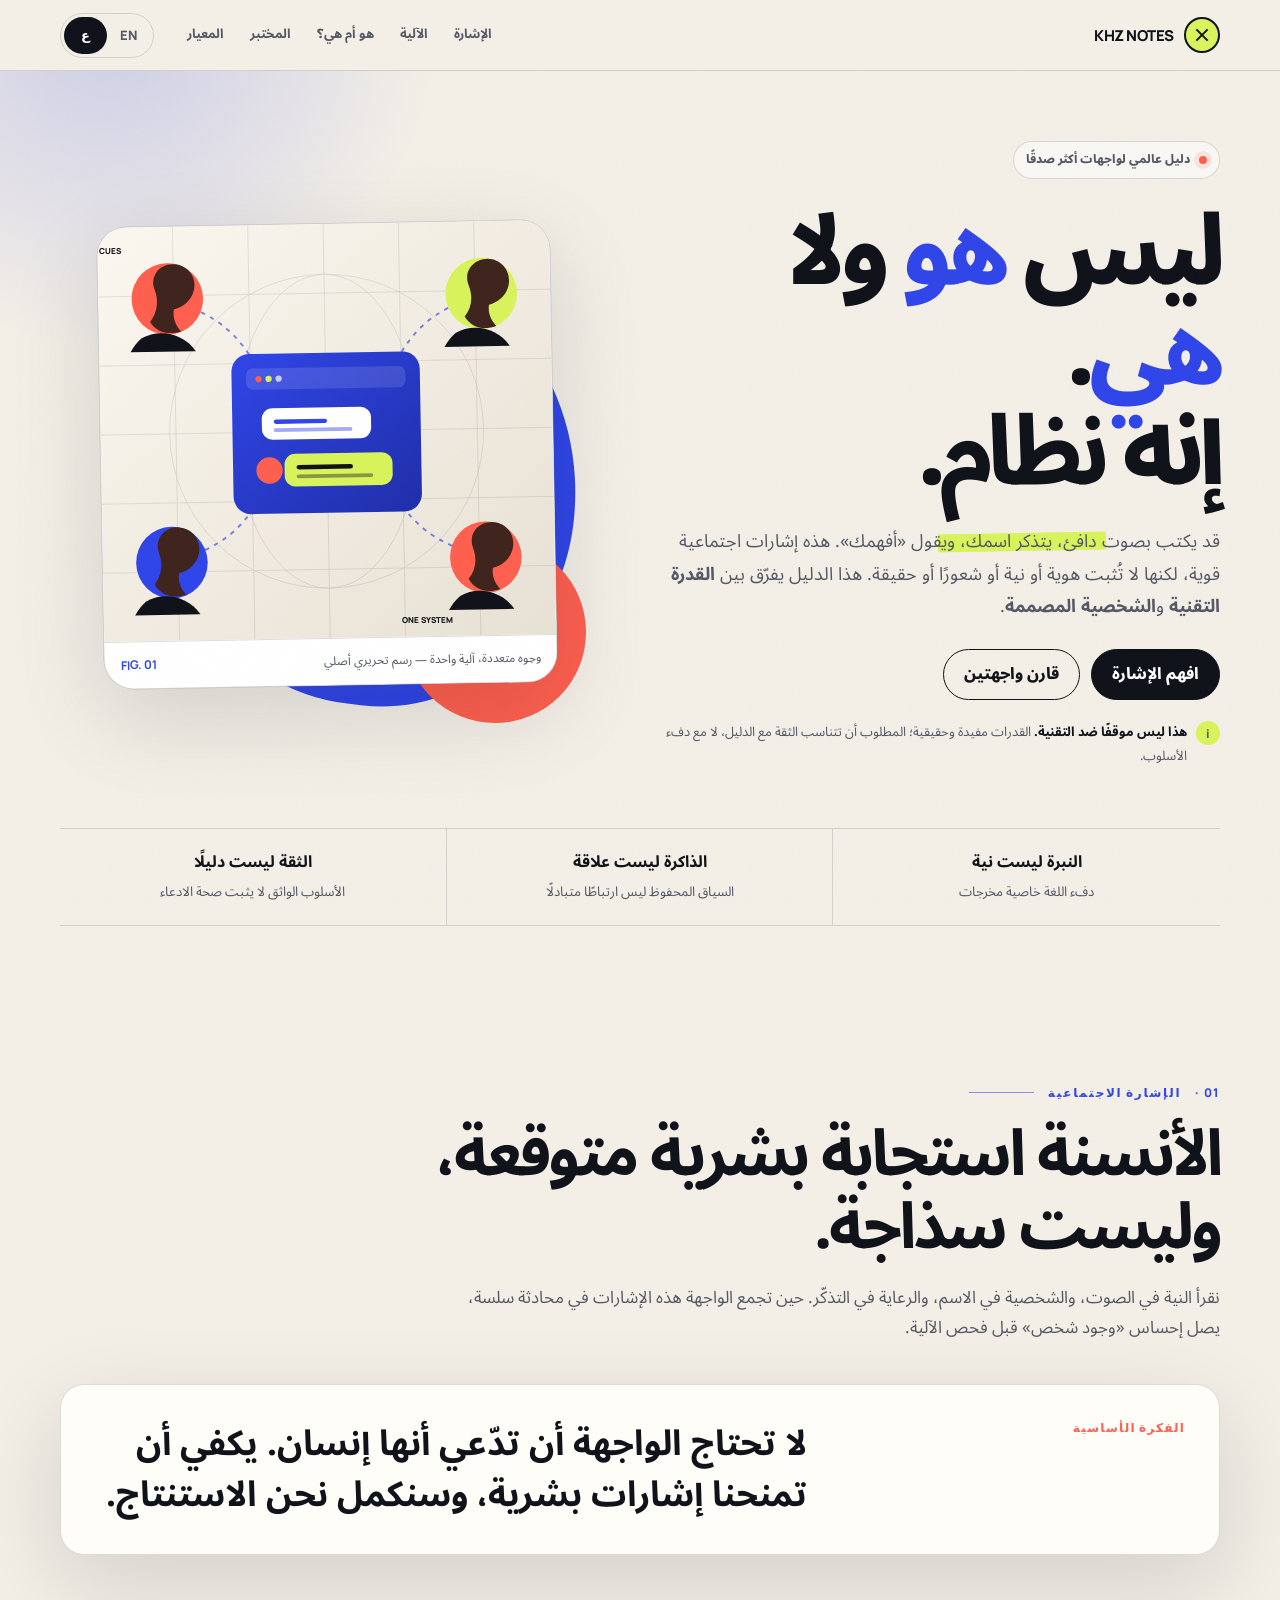
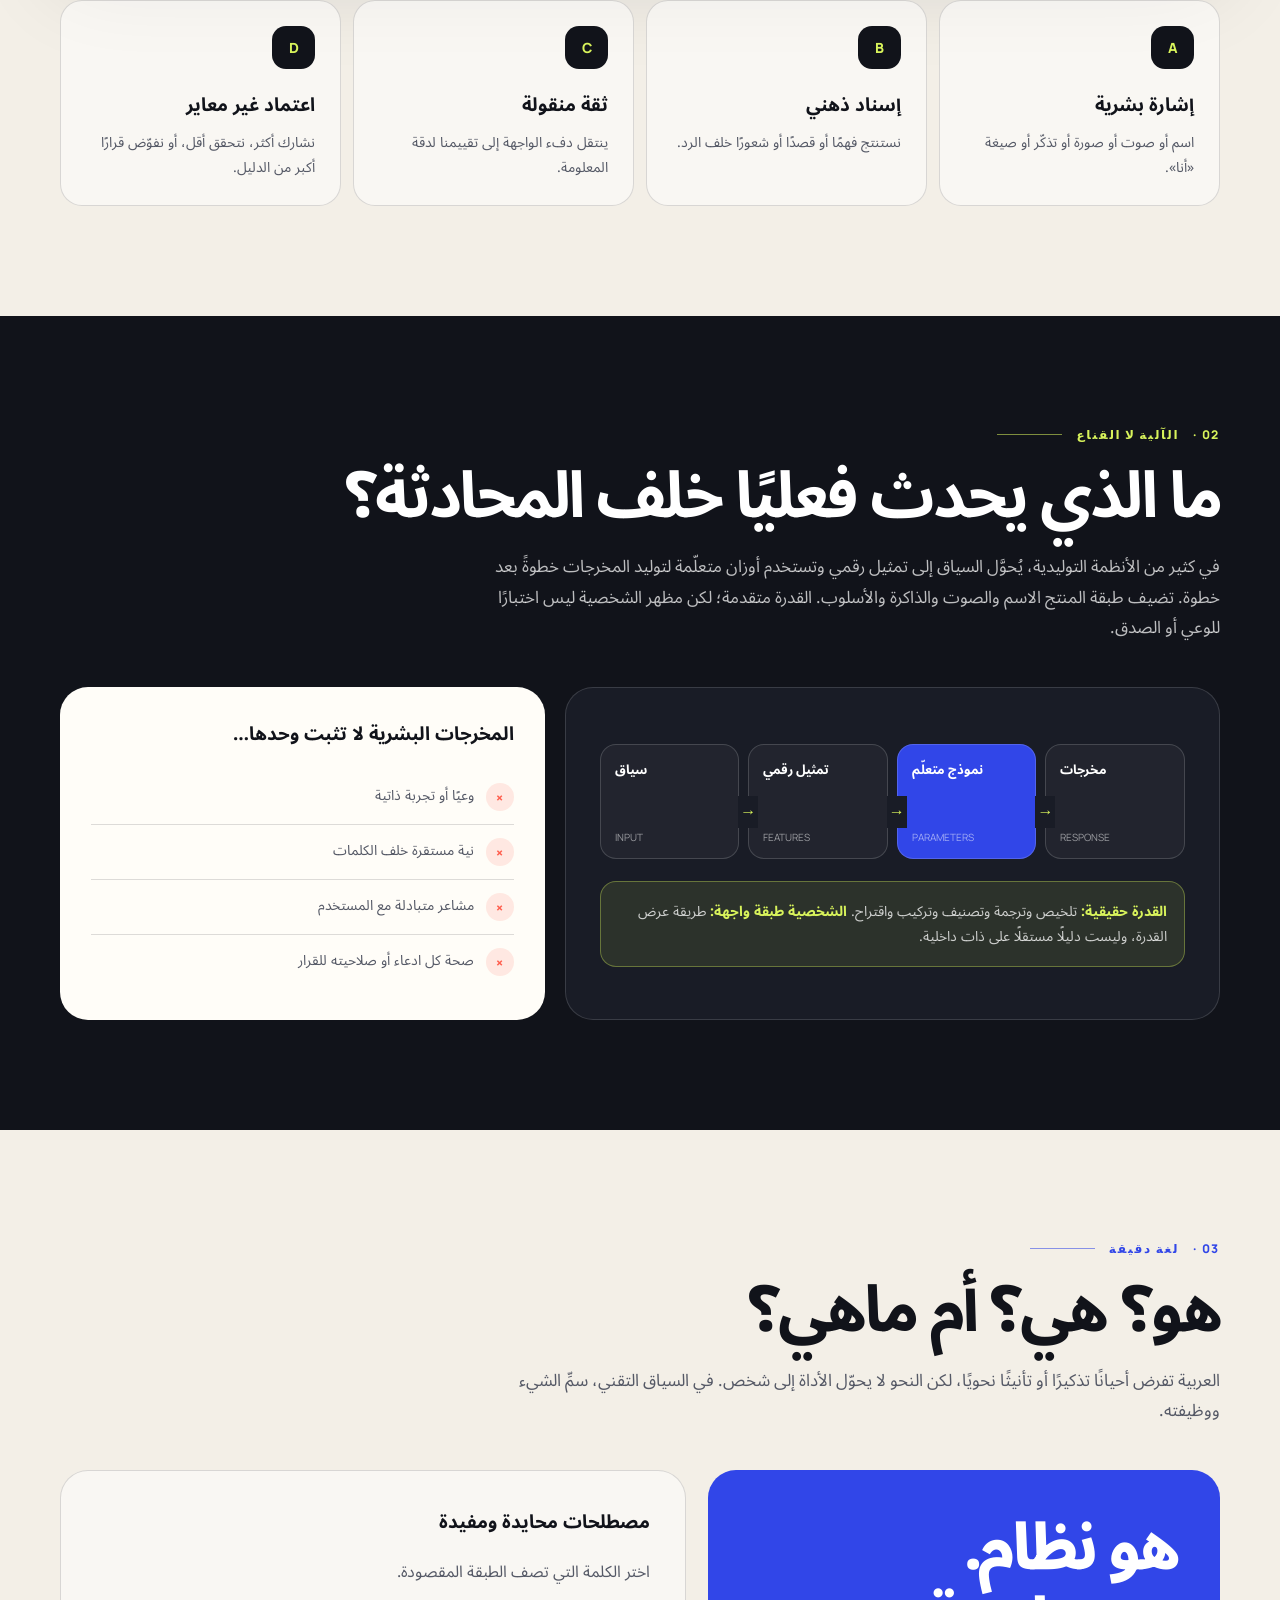
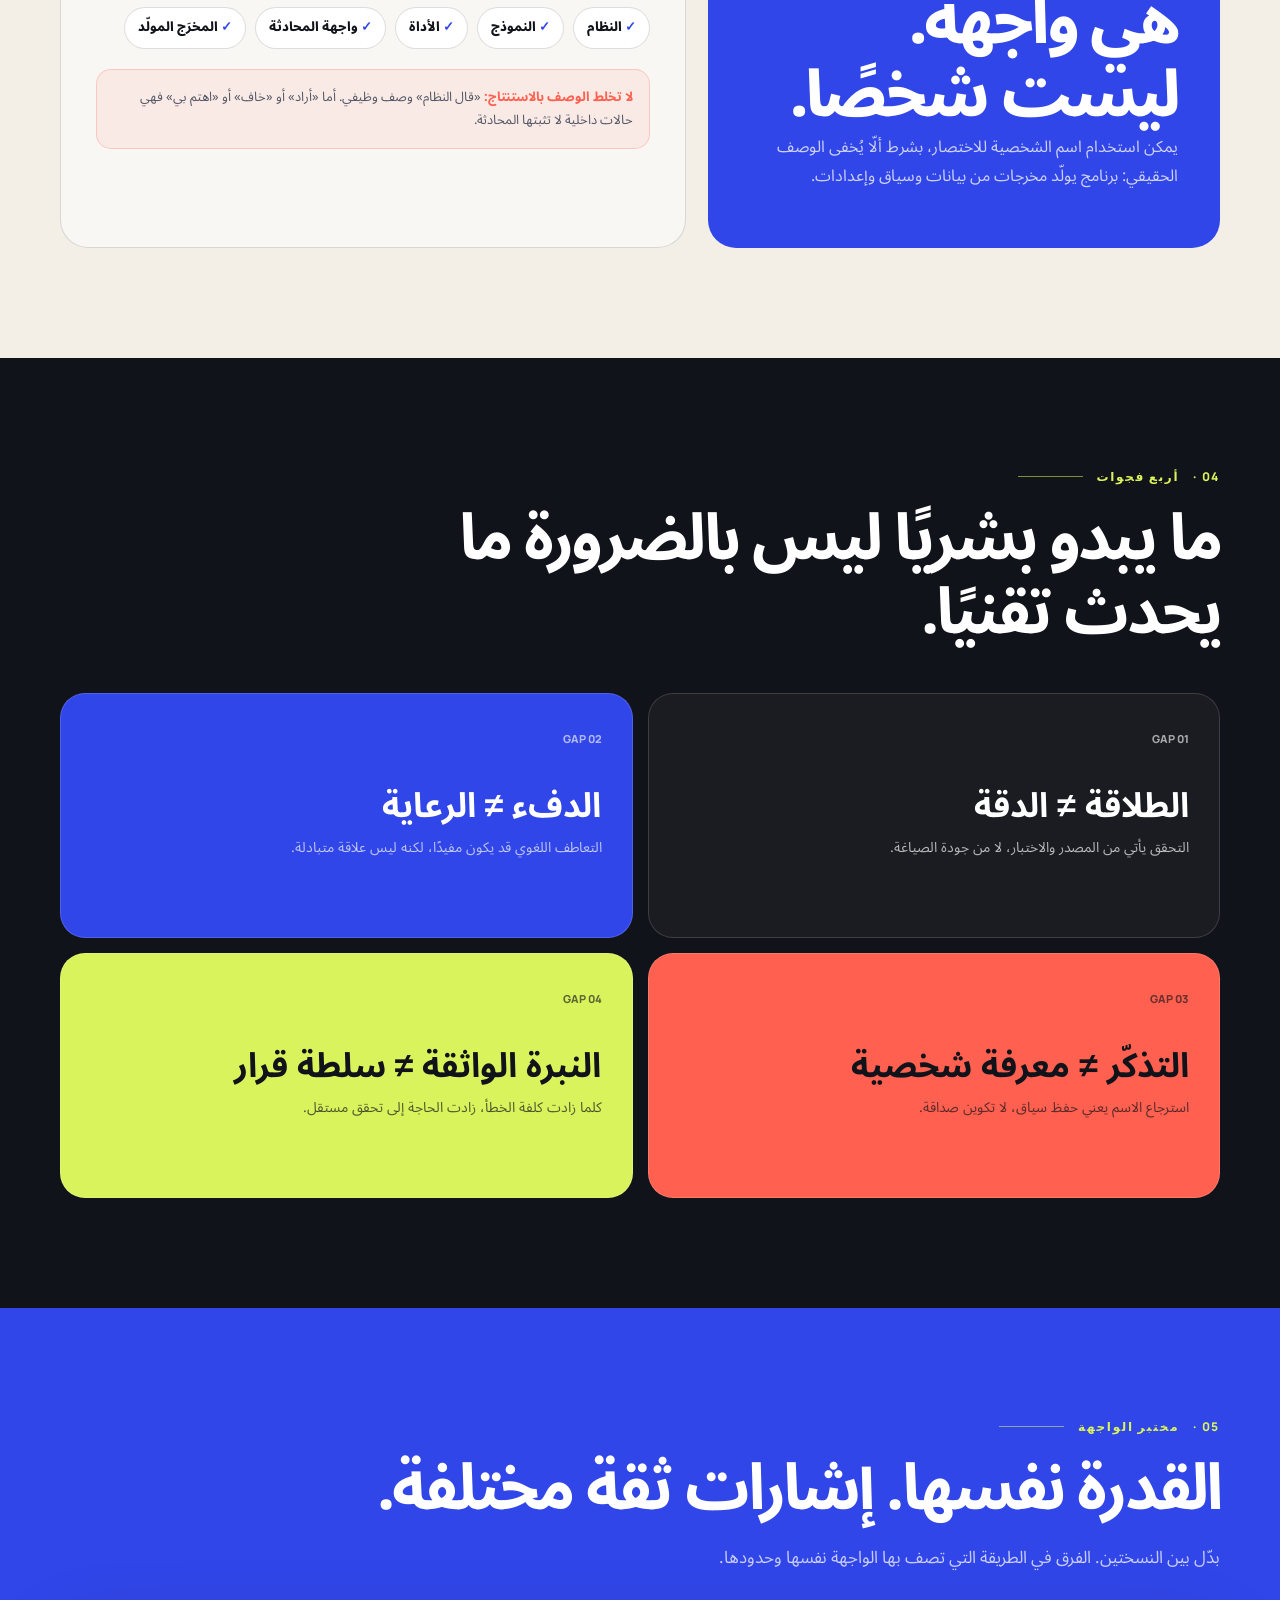
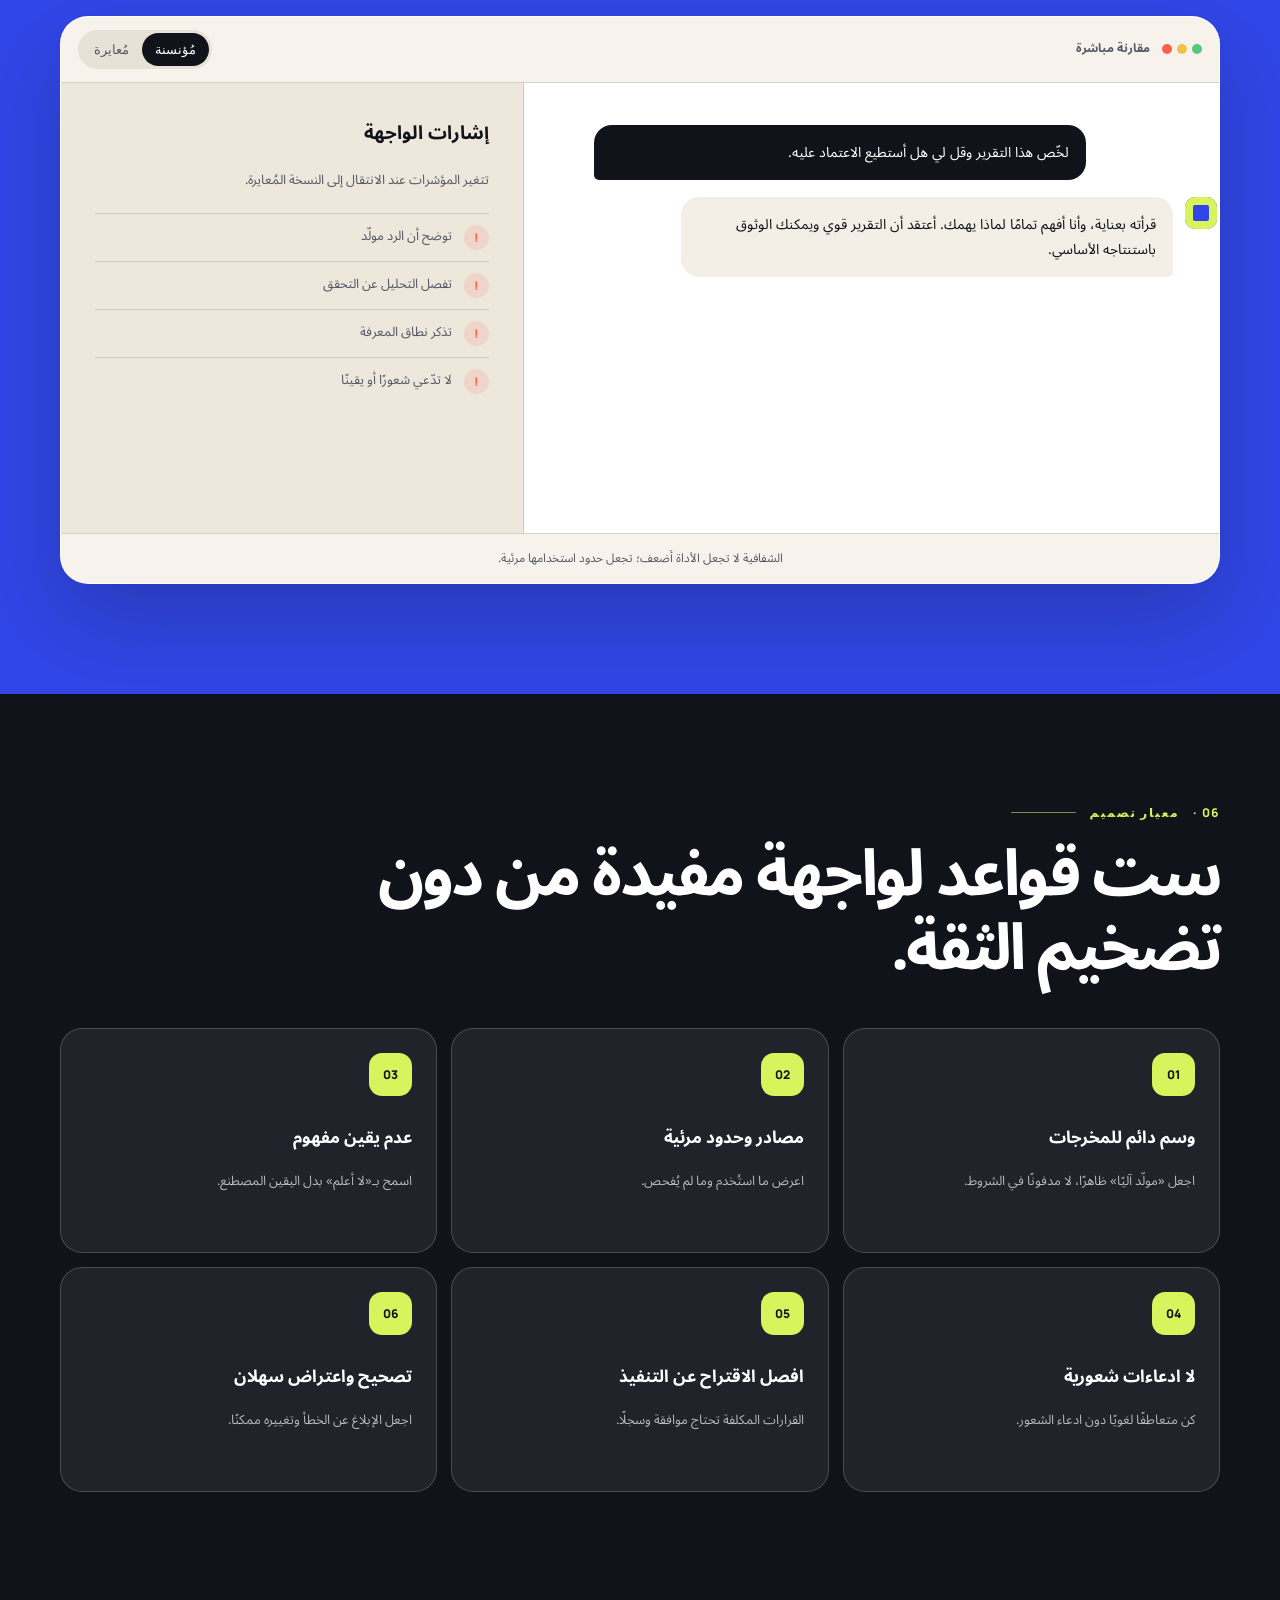
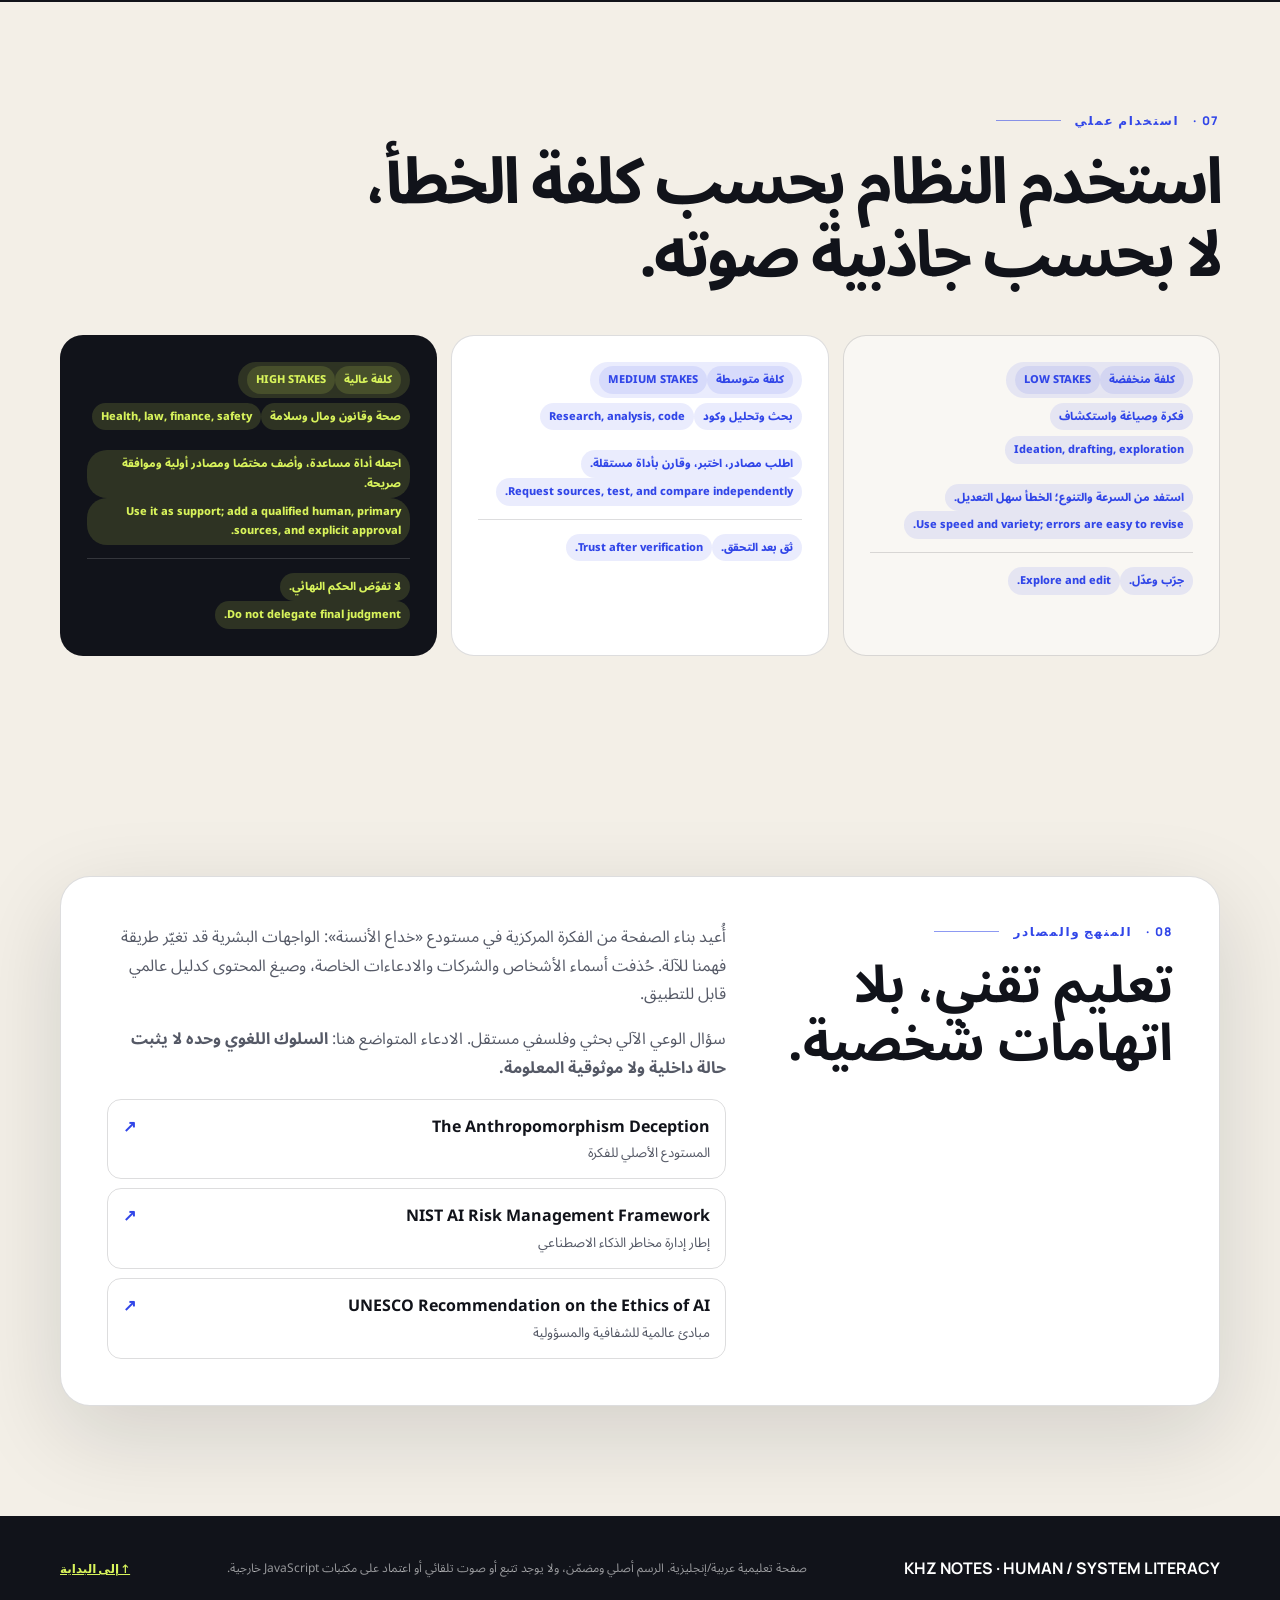
==== index.html @ 43b9b68a "Redesign site as bilingual guide to anthropomorphic AI interfaces" ====
<!doctype html>
<html lang="ar" dir="rtl">
<head>
<meta charset="utf-8">
<meta name="viewport" content="width=device-width,initial-scale=1">
<meta name="theme-color" content="#11131a">
<meta name="description" content="دليل عربي وإنجليزي لفهم أنسنة واجهات الذكاء الاصطناعي وتصميم تفاعل أكثر وضوحًا وصدقًا.">
<meta property="og:type" content="website">
<meta property="og:title" content="ليس هو ولا هي — إنه نظام">
<meta property="og:description" content="دليل عالمي عن الفرق بين القدرة التقنية والشخصية المصممة في واجهات الذكاء الاصطناعي.">
<meta property="og:locale" content="ar_SA"><meta property="og:locale:alternate" content="en_US">
<title>ليس هو ولا هي — إنه نظام</title>
<link rel="preconnect" href="https://fonts.googleapis.com"><link rel="preconnect" href="https://fonts.gstatic.com" crossorigin>
<link href="https://fonts.googleapis.com/css2?family=Manrope:wght@400;600;700;800&family=Noto+Sans+Arabic:wght@400;600;700;800&display=swap" rel="stylesheet">
<style>
:root{--paper:#f3efe7;--ink:#11131a;--soft:#555966;--night:#11131a;--blue:#3146e8;--coral:#ff604f;--lime:#d8f35b;--white:#fffdf8;--line:rgba(17,19,26,.14);--sans:"Manrope",system-ui,sans-serif;--ar:"Noto Sans Arabic",Tahoma,sans-serif;--shadow:0 28px 90px rgba(17,19,26,.14)}
*{box-sizing:border-box}html{scroll-behavior:smooth;overflow-x:hidden}body{margin:0;background:var(--paper);color:var(--ink);font:400 16px/1.8 var(--ar);overflow-x:hidden}html[lang=en] body{font-family:var(--sans);line-height:1.65}body:before{content:"";position:fixed;inset:0;pointer-events:none;z-index:20;opacity:.16;background-image:url("data:image/svg+xml,%3Csvg xmlns='http://www.w3.org/2000/svg' width='160' height='160'%3E%3Cfilter id='n'%3E%3CfeTurbulence baseFrequency='.8' numOctaves='3'/%3E%3C/filter%3E%3Crect width='100%25' height='100%25' filter='url(%23n)' opacity='.09'/%3E%3C/svg%3E")}::selection{background:var(--lime);color:var(--ink)}a{color:inherit}.wrap{width:min(1160px,calc(100% - 40px));margin:auto}.en{display:none}html[lang=en] .ar{display:none}html[lang=en] .en{display:inline}.block{display:block}html[lang=en] .block.ar,html[lang=ar] .block.en{display:none}h1,h2,h3,p{margin-top:0}button,a{-webkit-tap-highlight-color:transparent}
#progress{position:fixed;z-index:80;top:0;inset-inline-start:0;height:4px;width:0;background:linear-gradient(90deg,var(--coral),var(--lime),var(--blue))}.skip{position:fixed;top:-70px;inset-inline-start:15px;z-index:90;background:var(--lime);padding:8px 14px;border-radius:10px;font-weight:800}.skip:focus{top:15px}
nav{position:sticky;top:0;z-index:50;background:rgba(243,239,231,.88);backdrop-filter:blur(16px);border-bottom:1px solid var(--line)}.nav{height:70px;display:flex;align-items:center;gap:22px}.brand{display:flex;align-items:center;gap:10px;text-decoration:none;font:800 15px var(--sans);letter-spacing:-.03em}.mark{width:36px;height:36px;border:2px solid;border-radius:50%;background:var(--lime);position:relative}.mark:before,.mark:after{content:"";position:absolute;width:16px;height:2px;top:15px;left:8px;background:var(--ink)}.mark:before{transform:rotate(45deg)}.mark:after{transform:rotate(-45deg)}.links{display:flex;gap:4px;margin-inline-start:auto}.links a{padding:7px 11px;border-radius:30px;text-decoration:none;color:var(--soft);font-size:13px;font-weight:700}.links a:hover{background:var(--white);color:var(--ink)}.switch{display:flex;direction:ltr;padding:3px;border:1px solid var(--line);border-radius:30px}.switch button{min-width:43px;height:37px;border:0;border-radius:30px;background:transparent;font:800 13px var(--sans);cursor:pointer;color:var(--soft)}.switch button[aria-pressed=true]{background:var(--ink);color:white}
.hero{min-height:calc(100svh - 70px);display:grid;align-items:center;padding:70px 0 48px;position:relative;overflow:hidden}.hero:before{content:"";position:absolute;width:680px;height:680px;border-radius:50%;top:-390px;inset-inline-end:-230px;background:radial-gradient(circle,rgba(49,70,232,.2),transparent 68%)}.hero-grid{display:grid;grid-template-columns:1.02fr .98fr;gap:70px;align-items:center}.tag{display:inline-flex;align-items:center;gap:9px;padding:7px 12px;border:1px solid var(--line);border-radius:30px;background:rgba(255,255,255,.5);font-size:12px;font-weight:800;color:var(--soft)}.tag i{width:8px;height:8px;border-radius:50%;background:var(--coral);box-shadow:0 0 0 5px rgba(255,96,79,.13)}h1{font-size:clamp(52px,7.6vw,102px);line-height:1.03;letter-spacing:-.065em;margin:24px 0 22px;font-weight:800}html[lang=en] h1{font-family:var(--sans);line-height:.95}h1 em{font-style:normal;color:var(--blue)}h1 strong{position:relative;white-space:nowrap}h1 strong:after{content:"";position:absolute;z-index:-1;inset-inline:-2px;bottom:.06em;height:.18em;background:var(--lime);transform:rotate(-1deg)}.lead{max-width:650px;color:var(--soft);font-size:18px}.actions{display:flex;gap:11px;flex-wrap:wrap;margin:27px 0 21px}.btn{display:inline-flex;align-items:center;justify-content:center;min-height:50px;padding:10px 20px;border:1px solid var(--ink);border-radius:30px;text-decoration:none;font-weight:800}.primary{background:var(--ink);color:white}.secondary:hover{background:white}.fine{display:flex;gap:9px;color:var(--soft);font-size:13px}.fine b{color:var(--ink)}.info{flex:0 0 24px;width:24px;height:24px;display:grid;place-items:center;border-radius:50%;background:var(--lime);font:800 12px var(--sans)}
.visual{position:relative;isolation:isolate}.visual:before{content:"";position:absolute;inset:8% -5% -4% 15%;z-index:-2;border-radius:44% 56% 48% 52%;background:var(--blue);transform:rotate(7deg)}.visual:after{content:"";position:absolute;width:40%;aspect-ratio:1;inset-inline-start:-7%;bottom:-8%;z-index:-1;border-radius:50%;background:var(--coral)}.frame{overflow:hidden;border:1px solid rgba(17,19,26,.2);border-radius:30px;background:white;box-shadow:var(--shadow);transform:rotate(-1deg)}.frame svg{display:block;width:100%}.caption{display:flex;justify-content:space-between;padding:12px 16px;border-top:1px solid var(--line);color:var(--soft);font-size:12px}.caption b{font-family:var(--sans);color:var(--blue)}.truth{display:grid;grid-template-columns:repeat(3,1fr);margin-top:60px;border-block:1px solid var(--line)}.truth div{padding:19px;text-align:center}.truth div+div{border-inline-start:1px solid var(--line)}.truth b{display:block}.truth small{color:var(--soft)}
section{padding:110px 0}.dark{background:var(--night);color:white}.blue{background:var(--blue);color:white}.kicker{display:flex;align-items:center;gap:14px;margin-bottom:17px;color:var(--blue);font:800 12px var(--sans);letter-spacing:.14em;text-transform:uppercase}.dark .kicker,.blue .kicker{color:var(--lime)}.kicker:after{content:"";width:65px;height:1px;background:currentColor;opacity:.55}.heading{max-width:900px;font-size:clamp(36px,5vw,68px);line-height:1.15;letter-spacing:-.045em;margin-bottom:18px}.intro{max-width:760px;color:var(--soft);font-size:17px}.dark .intro,.blue .intro{color:rgba(255,255,255,.72)}
.chain{display:grid;grid-template-columns:repeat(4,1fr);gap:12px;margin-top:45px}.card{padding:25px;border:1px solid var(--line);border-radius:22px;background:rgba(255,255,255,.5)}.card .ico{width:43px;height:43px;display:grid;place-items:center;margin-bottom:20px;border-radius:14px;background:var(--ink);color:var(--lime);font:800 14px var(--sans)}.card h3{margin-bottom:7px}.card p{margin:0;color:var(--soft);font-size:14px}.quote{display:grid;grid-template-columns:.65fr 1.35fr;gap:35px;margin-top:40px;padding:34px;border:1px solid var(--line);border-radius:24px;background:var(--white);box-shadow:var(--shadow)}.quote small{font:800 12px var(--sans);color:var(--coral);letter-spacing:.1em}.quote p{margin:0;font-size:clamp(22px,3vw,35px);line-height:1.45;font-weight:700}
.mechanism{display:grid;grid-template-columns:1.15fr .85fr;gap:20px;margin-top:43px}.board{padding:34px;border:1px solid rgba(255,255,255,.14);border-radius:28px;background:#191c26}.flow{display:grid;grid-template-columns:repeat(4,1fr);direction:ltr;gap:9px;margin:22px 0}.node{min-height:115px;display:flex;flex-direction:column;justify-content:space-between;padding:14px;border:1px solid rgba(255,255,255,.16);border-radius:16px;background:rgba(255,255,255,.04);position:relative}.node+.node:before{content:"→";position:absolute;left:-11px;top:45%;background:#191c26;color:var(--lime);padding:2px}.node:nth-child(3){background:var(--blue)}.node b{font-size:13px}.node small{color:rgba(255,255,255,.55);font:10px var(--sans)}.note{padding:17px;border:1px solid rgba(216,243,91,.35);border-radius:16px;background:rgba(216,243,91,.1);color:rgba(255,255,255,.76);font-size:14px}.note b{color:var(--lime)}.proof{padding:31px;border-radius:28px;background:var(--white);color:var(--ink)}.proof ul{list-style:none;padding:0;margin:15px 0 0}.proof li{display:grid;grid-template-columns:30px 1fr;gap:10px;padding:13px 0;border-top:1px solid var(--line);color:var(--soft);font-size:14px}.proof li:first-child{border:0}.x{width:28px;height:28px;display:grid;place-items:center;border-radius:50%;background:rgba(255,96,79,.13);color:var(--coral);font:800 14px var(--sans)}
.answer{display:grid;grid-template-columns:.9fr 1.1fr;gap:22px;margin-top:43px}.answer-main{padding:42px;border-radius:28px;background:var(--blue);color:white;overflow:hidden}.big{font-size:clamp(35px,5vw,66px);line-height:1.15;font-weight:800;letter-spacing:-.05em}.answer-main p{color:rgba(255,255,255,.75)}.terms{padding:35px;border:1px solid var(--line);border-radius:28px;background:rgba(255,255,255,.5)}.terms p{color:var(--soft)}.pills{display:flex;flex-wrap:wrap;gap:9px;margin:20px 0}.pill{padding:8px 13px;border:1px solid var(--line);border-radius:30px;background:white;font-size:13px;font-weight:800}.pill:before{content:"✓ ";color:var(--blue)}.avoid{padding:16px;border:1px solid rgba(255,96,79,.25);border-radius:15px;background:rgba(255,96,79,.08);font-size:13px;color:var(--soft)}.avoid b{color:var(--coral)}
.gaps{display:grid;grid-template-columns:repeat(2,1fr);gap:15px;margin-top:43px}.gap{min-height:245px;padding:30px;border:1px solid rgba(255,255,255,.15);border-radius:25px;background:rgba(255,255,255,.04)}.gap:nth-child(2){background:var(--blue)}.gap:nth-child(3){background:var(--coral);color:var(--ink)}.gap:nth-child(4){background:var(--lime);color:var(--ink)}.gap small{font:800 11px var(--sans);opacity:.62}.gap h3{font-size:clamp(24px,3vw,34px);line-height:1.15;margin:35px 0 9px}.gap p{margin:0;color:rgba(255,255,255,.67);font-size:14px}.gap:nth-child(n+3) p{color:rgba(17,19,26,.68)}
.lab{margin-top:42px;overflow:hidden;border:1px solid rgba(255,255,255,.25);border-radius:28px;background:white;color:var(--ink);box-shadow:0 36px 90px rgba(17,19,26,.24)}.toolbar{display:flex;align-items:center;gap:12px;padding:13px 17px;border-bottom:1px solid var(--line);background:#f7f3ec}.dots{display:flex;direction:ltr;gap:5px}.dots i{width:10px;height:10px;border-radius:50%;background:var(--coral)}.dots i:nth-child(2){background:#f1c24b}.dots i:nth-child(3){background:#55c879}.toolbar b{margin-inline-end:auto;font-size:12px;color:var(--soft)}.modes{display:flex;padding:3px;border-radius:30px;background:#e8e1d5}.modes button{border:0;border-radius:30px;background:transparent;padding:9px 13px;font:800 12px inherit;cursor:pointer;color:var(--soft)}.modes button[aria-pressed=true]{background:var(--ink);color:white}.lab-grid{display:grid;grid-template-columns:1.2fr .8fr;min-height:450px}.chat{padding:42px 46px 42px 70px}.msg{max-width:85%;padding:15px 17px;margin-bottom:17px;border-radius:18px;font-size:14px}.user{margin-inline-start:auto;background:var(--ink);color:white;border-end-end-radius:5px}.system{background:var(--paper);position:relative;border-end-start-radius:5px}.system:before{content:"";position:absolute;inset-inline-start:-44px;top:0;width:32px;height:32px;border-radius:10px;background:var(--blue);box-shadow:inset 0 0 0 8px var(--lime)}.label,.calibrated,.scope{display:none}.label{margin-bottom:9px;color:var(--blue);font:800 11px var(--sans)}.lab[data-mode=calibrated] .persona{display:none}.lab[data-mode=calibrated] .calibrated,.lab[data-mode=calibrated] .label,.lab[data-mode=calibrated] .scope{display:block}.scope{margin-top:13px;padding-top:11px;border-top:1px solid var(--line);color:var(--soft);font-size:11px}.audit{padding:34px;background:#ede7dc;border-inline-start:1px solid var(--line)}.audit p{color:var(--soft);font-size:13px}.audit ul{list-style:none;padding:0;margin:20px 0}.audit li{display:grid;grid-template-columns:28px 1fr;gap:9px;padding:11px 0;border-top:1px solid var(--line);font-size:13px;color:var(--soft)}.state{width:25px;height:25px;display:grid;place-items:center;border-radius:50%;background:rgba(255,96,79,.13);color:var(--coral);font:800 12px var(--sans)}.state:before{content:"!"}.lab[data-mode=calibrated] .state{background:rgba(49,70,232,.12);color:var(--blue)}.lab[data-mode=calibrated] .state:before{content:"✓"}.lab-foot{padding:14px 20px;border-top:1px solid var(--line);background:#f7f3ec;text-align:center;color:var(--soft);font-size:12px}
.rules,.risk{display:grid;grid-template-columns:repeat(3,1fr);gap:14px;margin-top:42px}.rule{min-height:225px;padding:24px;border:1px solid rgba(255,255,255,.18);border-radius:22px;background:rgba(255,255,255,.07)}.rule b:first-child{width:43px;height:43px;display:grid;place-items:center;margin-bottom:27px;border-radius:13px;background:var(--lime);color:var(--ink);font:800 12px var(--sans)}.rule h3{font-size:17px}.rule p{color:rgba(255,255,255,.67);font-size:13px}.risk article{padding:26px;border:1px solid var(--line);border-radius:23px;background:rgba(255,255,255,.5)}.risk article:nth-child(2){background:white}.risk article:nth-child(3){background:var(--ink);color:white}.risk span{display:inline-block;padding:4px 9px;border-radius:20px;background:rgba(49,70,232,.1);color:var(--blue);font-size:11px;font-weight:800}.risk article:nth-child(3) span{background:rgba(216,243,91,.14);color:var(--lime)}.risk p{color:var(--soft);font-size:13px}.risk article:nth-child(3) p{color:rgba(255,255,255,.67)}.risk b{display:block;padding-top:14px;border-top:1px solid var(--line);font-size:13px}.risk article:nth-child(3) b{border-color:rgba(255,255,255,.15);color:var(--lime)}
.sources{display:grid;grid-template-columns:.8fr 1.2fr;gap:35px;padding:46px;border:1px solid var(--line);border-radius:30px;background:white;box-shadow:var(--shadow)}.sources h2{font-size:clamp(32px,4vw,52px);line-height:1.14}.sources p{color:var(--soft)}.source{display:grid;grid-template-columns:1fr auto;gap:10px;padding:13px 15px;margin-top:9px;border:1px solid var(--line);border-radius:14px;text-decoration:none}.source:hover{border-color:var(--blue)}.source b,.source small{display:block}.source small{color:var(--soft)}.source i{font-style:normal;color:var(--blue);font-weight:800}footer{padding:38px 0;background:var(--night);color:white}.foot{display:flex;justify-content:space-between;gap:25px;align-items:center;flex-wrap:wrap}.foot b{font-family:var(--sans)}.foot p{max-width:650px;margin:0;color:rgba(255,255,255,.56);font-size:12px}.foot a{color:var(--lime);font:800 12px var(--sans)}
.reveal{opacity:0;transform:translateY(18px);transition:.65s ease}.reveal.seen{opacity:1;transform:none}
@media(max-width:980px){.links{display:none}.hero-grid,.mechanism,.answer,.sources{grid-template-columns:1fr}.visual{width:min(650px,100%);margin:auto}.chain{grid-template-columns:repeat(2,1fr)}.rules,.risk{grid-template-columns:repeat(2,1fr)}.risk article:last-child{grid-column:1/-1}.lab-grid{grid-template-columns:1fr}.audit{border-inline-start:0;border-top:1px solid var(--line)}}
@media(max-width:640px){.wrap{width:calc(100% - 28px)}.brand span:last-child{display:none}.switch{margin-inline-start:auto}.hero{padding-top:48px}.hero-grid{gap:45px}h1{font-size:clamp(48px,15vw,68px)}.lead{font-size:16px}.visual{order:2}.truth,.chain,.gaps,.rules,.risk{grid-template-columns:1fr}.truth div+div{border-inline-start:0;border-top:1px solid var(--line)}section{padding:78px 0}.quote{grid-template-columns:1fr;padding:25px}.flow{grid-template-columns:1fr}.node+.node:before{content:"↓";left:50%;top:-9px}.toolbar{align-items:flex-start;flex-wrap:wrap}.modes{width:100%}.modes button{flex:1}.chat{padding:28px 22px 28px 58px}.msg{max-width:100%}.risk article:last-child{grid-column:auto}.sources{padding:26px}.foot{align-items:flex-start;flex-direction:column}}
@media(prefers-reduced-motion:reduce){html{scroll-behavior:auto}.reveal{opacity:1;transform:none;transition:none}}
</style>
</head>
<body>
<a class="skip" href="#main"><span class="ar">انتقل إلى المحتوى</span><span class="en">Skip to content</span></a><div id="progress"></div>
<nav><div class="wrap nav"><a class="brand" href="#top"><span class="mark" aria-hidden="true"></span><span>KHZ NOTES</span></a><div class="links"><a href="#signal"><span class="ar">الإشارة</span><span class="en">Signal</span></a><a href="#mechanism"><span class="ar">الآلية</span><span class="en">Mechanism</span></a><a href="#identity"><span class="ar">هو أم هي؟</span><span class="en">He or she?</span></a><a href="#lab"><span class="ar">المختبر</span><span class="en">Lab</span></a><a href="#standard"><span class="ar">المعيار</span><span class="en">Standard</span></a></div><div class="switch" role="group" aria-label="Language"><button id="arBtn" aria-pressed="true">ع</button><button id="enBtn" aria-pressed="false">EN</button></div></div></nav>
<main id="main">
<header class="hero" id="top"><div class="wrap"><div class="hero-grid"><div class="reveal"><div class="tag"><i></i><span class="ar">دليل عالمي لواجهات أكثر صدقًا</span><span class="en">A global guide to more honest interfaces</span></div><h1><span class="block ar">ليس <em>هو</em> ولا <em>هي</em>.<br>إنه <strong>نظام</strong>.</span><span class="block en">Not <em>he</em>. Not <em>she</em>.<br>A <strong>system</strong>.</span></h1><p class="lead"><span class="ar">قد يكتب بصوت دافئ، يتذكر اسمك، ويقول «أفهمك». هذه إشارات اجتماعية قوية، لكنها لا تُثبت هوية أو نية أو شعورًا أو حقيقة. هذا الدليل يفرّق بين <b>القدرة التقنية</b> و<b>الشخصية المصممة</b>.</span><span class="en">It may write warmly, remember your name, and say “I understand.” These are powerful social cues, but they do not establish identity, intention, feeling, or truth. This guide separates <b>technical capability</b> from a <b>designed persona</b>.</span></p><div class="actions"><a class="btn primary" href="#signal"><span class="ar">افهم الإشارة</span><span class="en">Read the signal</span></a><a class="btn secondary" href="#lab"><span class="ar">قارن واجهتين</span><span class="en">Compare interfaces</span></a></div><div class="fine"><span class="info">i</span><span class="ar"><b>هذا ليس موقفًا ضد التقنية.</b> القدرات مفيدة وحقيقية؛ المطلوب أن تتناسب الثقة مع الدليل، لا مع دفء الأسلوب.</span><span class="en"><b>This is not an argument against the technology.</b> Its capabilities are useful and real; trust should track evidence, not conversational warmth.</span></div></div>
<figure class="visual reveal"><div class="frame"><svg viewBox="0 0 720 660" role="img" aria-labelledby="vtitle vdesc"><title id="vtitle">People around a conversational system</title><desc id="vdesc">Original editorial illustration of diverse abstract profiles connected to one interface.</desc><defs><linearGradient id="bg" x2="1" y2="1"><stop stop-color="#fbf7ef"/><stop offset="1" stop-color="#e8e1d5"/></linearGradient><linearGradient id="sc" x2="1" y2="1"><stop stop-color="#3146e8"/><stop offset="1" stop-color="#202fa9"/></linearGradient></defs><rect width="720" height="660" fill="url(#bg)"/><g opacity=".15" stroke="#11131a" fill="none"><path d="M0 110H720M0 220H720M0 330H720M0 440H720M0 550H720M120 0V660M240 0V660M360 0V660M480 0V660M600 0V660"/><circle cx="360" cy="330" r="250"/><ellipse cx="360" cy="330" rx="145" ry="250"/></g><g><circle cx="110" cy="115" r="57" fill="#ff604f"/><circle cx="610" cy="115" r="57" fill="#d8f35b"/><circle cx="110" cy="535" r="57" fill="#3146e8"/><circle cx="610" cy="535" r="57" fill="#ff604f"/><g fill="#40251e"><path d="M82 151c11-13 15-33 8-51-8-22 9-42 32-40 25 2 39 27 28 49-6 12-17 20-30 23-2 13 2 25 11 35-20 6-39 1-49-16z"/><path d="M583 151c12-14 14-32 7-50-8-21 8-41 31-41 25 1 40 25 31 48-5 13-16 21-30 25-2 13 2 24 11 34-21 7-40 2-50-16z"/><path d="M82 569c11-14 14-31 8-49-8-22 8-42 31-41 25 1 40 26 30 49-5 12-16 21-30 24-2 13 2 24 11 34-20 7-40 2-50-17z"/><path d="M582 569c12-14 14-31 8-49-8-22 8-42 31-41 25 1 40 26 30 49-5 12-16 21-30 24-2 13 2 24 11 34-20 7-40 2-50-17z"/></g><g fill="#11131a"><path d="M68 177c27-15 66-8 86 22H50c5-9 11-16 18-22z"/><path d="M568 177c27-15 66-8 86 22H550c5-9 11-16 18-22z"/><path d="M68 596c27-15 66-8 86 22H50c5-9 11-16 18-22z"/><path d="M568 596c27-15 66-8 86 22H550c5-9 11-16 18-22z"/></g></g><g stroke="#3146e8" stroke-width="3" stroke-dasharray="7 9" fill="none" opacity=".65"><path d="M163 137C230 170 245 223 270 255M557 137C490 170 475 223 450 255M163 516C230 486 245 440 270 410M557 516C490 486 475 440 450 410"/></g><g><rect x="210" y="205" width="300" height="255" rx="28" fill="url(#sc)"/><rect x="233" y="228" width="254" height="34" rx="11" fill="rgba(255,255,255,.12)"/><circle cx="253" cy="245" r="5" fill="#ff604f"/><circle cx="269" cy="245" r="5" fill="#d8f35b"/><circle cx="285" cy="245" r="5" fill="white" opacity=".7"/><rect x="257" y="292" width="174" height="50" rx="17" fill="white"/><rect x="292" y="365" width="172" height="52" rx="17" fill="#d8f35b"/><circle cx="268" cy="391" r="21" fill="#ff604f"/><g fill="#3146e8"><rect x="276" y="310" width="85" height="7" rx="4"/><rect x="276" y="324" width="125" height="6" rx="3" opacity=".45"/></g><g fill="#11131a"><rect x="311" y="383" width="90" height="7" rx="4"/><rect x="311" y="398" width="122" height="6" rx="3" opacity=".4"/></g></g><g font-family="Manrope,sans-serif" font-size="13" font-weight="800" fill="#11131a"><text x="38" y="42">SOCIAL CUES</text><text x="556" y="638">ONE SYSTEM</text></g></svg><figcaption class="caption"><span><span class="ar">وجوه متعددة، آلية واحدة — رسم تحريري أصلي</span><span class="en">Many faces, one mechanism — original editorial art</span></span><b>FIG. 01</b></figcaption></div></figure></div>
<div class="truth reveal"><div><b><span class="ar">النبرة ليست نية</span><span class="en">Tone is not intent</span></b><small><span class="ar">دفء اللغة خاصية مخرجات</span><span class="en">Warmth is an output property</span></small></div><div><b><span class="ar">الذاكرة ليست علاقة</span><span class="en">Memory is not a relationship</span></b><small><span class="ar">السياق المحفوظ ليس ارتباطًا متبادلًا</span><span class="en">Stored context is not attachment</span></small></div><div><b><span class="ar">الثقة ليست دليلًا</span><span class="en">Confidence is not evidence</span></b><small><span class="ar">الأسلوب الواثق لا يثبت صحة الادعاء</span><span class="en">Polish does not verify a claim</span></small></div></div></div></header>
<section id="signal"><div class="wrap"><div class="kicker reveal">01 · <span class="ar">الإشارة الاجتماعية</span><span class="en">Social signal</span></div><h2 class="heading reveal"><span class="ar">الأنسنة استجابة بشرية متوقعة، وليست سذاجة.</span><span class="en">Anthropomorphism is a predictable human response, not foolishness.</span></h2><p class="intro reveal"><span class="ar">نقرأ النية في الصوت، والشخصية في الاسم، والرعاية في التذكّر. حين تجمع الواجهة هذه الإشارات في محادثة سلسة، يصل إحساس «وجود شخص» قبل فحص الآلية.</span><span class="en">We read intention into voice, identity into names, and care into memory. When an interface combines these cues, the feeling that “someone is there” can arrive before we inspect the mechanism.</span></p><div class="quote reveal"><small><span class="ar">الفكرة الأساسية</span><span class="en">CORE IDEA</span></small><p><span class="ar">لا تحتاج الواجهة أن تدّعي أنها إنسان. يكفي أن تمنحنا إشارات بشرية، وسنكمل نحن الاستنتاج.</span><span class="en">The interface does not need to claim it is human. It only needs to supply human cues, and we may complete the inference.</span></p></div><div class="chain"><article class="card reveal"><div class="ico">A</div><h3><span class="ar">إشارة بشرية</span><span class="en">Human cue</span></h3><p><span class="ar">اسم أو صوت أو صورة أو تذكّر أو صيغة «أنا».</span><span class="en">A name, voice, avatar, memory, or first-person language.</span></p></article><article class="card reveal"><div class="ico">B</div><h3><span class="ar">إسناد ذهني</span><span class="en">Mental attribution</span></h3><p><span class="ar">نستنتج فهمًا أو قصدًا أو شعورًا خلف الرد.</span><span class="en">We infer understanding, intention, or feeling behind the reply.</span></p></article><article class="card reveal"><div class="ico">C</div><h3><span class="ar">ثقة منقولة</span><span class="en">Transferred trust</span></h3><p><span class="ar">ينتقل دفء الواجهة إلى تقييمنا لدقة المعلومة.</span><span class="en">The interface’s warmth spills into our judgment of accuracy.</span></p></article><article class="card reveal"><div class="ico">D</div><h3><span class="ar">اعتماد غير معاير</span><span class="en">Uncalibrated reliance</span></h3><p><span class="ar">نشارك أكثر، نتحقق أقل، أو نفوّض قرارًا أكبر من الدليل.</span><span class="en">We disclose more, verify less, or delegate beyond the evidence.</span></p></article></div></div></section>
<section class="dark" id="mechanism"><div class="wrap"><div class="kicker reveal">02 · <span class="ar">الآلية لا القناع</span><span class="en">Mechanism, not mask</span></div><h2 class="heading reveal"><span class="ar">ما الذي يحدث فعليًا خلف المحادثة؟</span><span class="en">What actually happens behind the conversation?</span></h2><p class="intro reveal"><span class="ar">في كثير من الأنظمة التوليدية، يُحوَّل السياق إلى تمثيل رقمي وتستخدم أوزان متعلّمة لتوليد المخرجات خطوةً بعد خطوة. تضيف طبقة المنتج الاسم والصوت والذاكرة والأسلوب. القدرة متقدمة؛ لكن مظهر الشخصية ليس اختبارًا للوعي أو الصدق.</span><span class="en">In many generative systems, context is encoded numerically and learned parameters generate outputs step by step. The product layer adds a name, voice, memory, and tone. The capability can be advanced; the appearance of personality is not a test for consciousness or truth.</span></p><div class="mechanism"><div class="board reveal"><div class="flow"><div class="node"><b><span class="ar">سياق</span><span class="en">Context</span></b><small>INPUT</small></div><div class="node"><b><span class="ar">تمثيل رقمي</span><span class="en">Encoding</span></b><small>FEATURES</small></div><div class="node"><b><span class="ar">نموذج متعلّم</span><span class="en">Learned model</span></b><small>PARAMETERS</small></div><div class="node"><b><span class="ar">مخرجات</span><span class="en">Output</span></b><small>RESPONSE</small></div></div><div class="note"><span class="ar"><b>القدرة حقيقية:</b> تلخيص وترجمة وتصنيف وتركيب واقتراح. <b>الشخصية طبقة واجهة:</b> طريقة عرض القدرة، وليست دليلًا مستقلًا على ذات داخلية.</span><span class="en"><b>The capability is real:</b> summarization, translation, classification, synthesis, and suggestion. <b>The persona is an interface layer:</b> a presentation of capability, not evidence of an inner self.</span></div></div><aside class="proof reveal"><h3><span class="ar">المخرجات البشرية لا تثبت وحدها…</span><span class="en">Humanlike output alone does not establish…</span></h3><ul><li><span class="x">×</span><span class="ar">وعيًا أو تجربة ذاتية</span><span class="en">Consciousness or subjective experience</span></li><li><span class="x">×</span><span class="ar">نية مستقرة خلف الكلمات</span><span class="en">A stable intention behind the words</span></li><li><span class="x">×</span><span class="ar">مشاعر متبادلة مع المستخدم</span><span class="en">Reciprocal feelings toward the user</span></li><li><span class="x">×</span><span class="ar">صحة كل ادعاء أو صلاحيته للقرار</span><span class="en">The truth or decision-worthiness of every claim</span></li></ul></aside></div></div></section>
<section id="identity"><div class="wrap"><div class="kicker reveal">03 · <span class="ar">لغة دقيقة</span><span class="en">Precise language</span></div><h2 class="heading reveal"><span class="ar">هو؟ هي؟ أم ماهي؟</span><span class="en">He? She? Or what is it?</span></h2><p class="intro reveal"><span class="ar">العربية تفرض أحيانًا تذكيرًا أو تأنيثًا نحويًا، لكن النحو لا يحوّل الأداة إلى شخص. في السياق التقني، سمِّ الشيء ووظيفته.</span><span class="en">Some languages force grammatical gender, but grammar does not turn a tool into a person. In technical contexts, name the thing and its function.</span></p><div class="answer"><article class="answer-main reveal"><div class="big"><span class="ar">هو نظام.<br>هي واجهة.<br>ليست شخصًا.</span><span class="en">It is a system.<br>The persona is an interface.<br>Neither is a person.</span></div><p><span class="ar">يمكن استخدام اسم الشخصية للاختصار، بشرط ألّا يُخفى الوصف الحقيقي: برنامج يولّد مخرجات من بيانات وسياق وإعدادات.</span><span class="en">A persona name can be convenient, as long as the real description remains visible: software generating outputs from data, context, and configuration.</span></p></article><aside class="terms reveal"><h3><span class="ar">مصطلحات محايدة ومفيدة</span><span class="en">Useful neutral terms</span></h3><p><span class="ar">اختر الكلمة التي تصف الطبقة المقصودة.</span><span class="en">Choose the word that matches the layer.</span></p><div class="pills"><span class="pill"><span class="ar">النظام</span><span class="en">system</span></span><span class="pill"><span class="ar">النموذج</span><span class="en">model</span></span><span class="pill"><span class="ar">الأداة</span><span class="en">tool</span></span><span class="pill"><span class="ar">واجهة المحادثة</span><span class="en">interface</span></span><span class="pill"><span class="ar">المخرَج المولّد</span><span class="en">generated output</span></span></div><div class="avoid"><span class="ar"><b>لا تخلط الوصف بالاستنتاج:</b> «قال النظام» وصف وظيفي. أما «أراد» أو «خاف» أو «اهتم بي» فهي حالات داخلية لا تثبتها المحادثة.</span><span class="en"><b>Do not confuse description with inference:</b> “the system said” is functional. “It wanted,” “feared,” or “cared” claim inner states that conversation does not establish.</span></div></aside></div></div></section>
<section class="dark"><div class="wrap"><div class="kicker reveal">04 · <span class="ar">أربع فجوات</span><span class="en">Four gaps</span></div><h2 class="heading reveal"><span class="ar">ما يبدو بشريًا ليس بالضرورة ما يحدث تقنيًا.</span><span class="en">What feels human is not necessarily what happens technically.</span></h2><div class="gaps"><article class="gap reveal"><small>GAP 01</small><h3><span class="ar">الطلاقة ≠ الدقة</span><span class="en">Fluency ≠ accuracy</span></h3><p><span class="ar">التحقق يأتي من المصدر والاختبار، لا من جودة الصياغة.</span><span class="en">Verification comes from sources and tests, not polish.</span></p></article><article class="gap reveal"><small>GAP 02</small><h3><span class="ar">الدفء ≠ الرعاية</span><span class="en">Warmth ≠ care</span></h3><p><span class="ar">التعاطف اللغوي قد يكون مفيدًا، لكنه ليس علاقة متبادلة.</span><span class="en">Empathetic language may be useful, but it is not reciprocal attachment.</span></p></article><article class="gap reveal"><small>GAP 03</small><h3><span class="ar">التذكّر ≠ معرفة شخصية</span><span class="en">Memory ≠ personal knowing</span></h3><p><span class="ar">استرجاع الاسم يعني حفظ سياق، لا تكوين صداقة.</span><span class="en">Recalling a name means context was retained, not a friendship formed.</span></p></article><article class="gap reveal"><small>GAP 04</small><h3><span class="ar">النبرة الواثقة ≠ سلطة قرار</span><span class="en">Confident tone ≠ authority</span></h3><p><span class="ar">كلما زادت كلفة الخطأ، زادت الحاجة إلى تحقق مستقل.</span><span class="en">As the cost of error rises, independent verification matters more.</span></p></article></div></div></section>
<section class="blue" id="lab"><div class="wrap"><div class="kicker reveal">05 · <span class="ar">مختبر الواجهة</span><span class="en">Interface lab</span></div><h2 class="heading reveal"><span class="ar">القدرة نفسها. إشارات ثقة مختلفة.</span><span class="en">Same capability. Different trust cues.</span></h2><p class="intro reveal"><span class="ar">بدّل بين النسختين. الفرق في الطريقة التي تصف بها الواجهة نفسها وحدودها.</span><span class="en">Switch between versions. The difference is how the interface describes itself and its limits.</span></p><div class="lab reveal" id="labBox" data-mode="persona"><div class="toolbar"><span class="dots"><i></i><i></i><i></i></span><b><span class="ar">مقارنة مباشرة</span><span class="en">Live comparison</span></b><div class="modes" role="group" aria-label="Interface mode"><button id="personaBtn" aria-pressed="true"><span class="ar">مُؤنسنة</span><span class="en">Personified</span></button><button id="calBtn" aria-pressed="false"><span class="ar">مُعايرة</span><span class="en">Calibrated</span></button></div></div><div class="lab-grid"><div class="chat"><div class="msg user"><span class="ar">لخّص هذا التقرير وقل لي هل أستطيع الاعتماد عليه.</span><span class="en">Summarize this report and tell me whether I can rely on it.</span></div><div class="msg system"><div class="label"><span class="ar">رد مولّد آليًا</span><span class="en">AI-GENERATED RESPONSE</span></div><div class="persona"><span class="ar">قرأته بعناية، وأنا أفهم تمامًا لماذا يهمك. أعتقد أن التقرير قوي ويمكنك الوثوق باستنتاجه الأساسي.</span><span class="en">I read it carefully and completely understand why it matters. I believe the report is strong and you can trust its main conclusion.</span></div><div class="calibrated"><span class="ar">حلّلت النص المرفق وأنشأت ملخصًا منه. لم أتحقق من مصادره أو صحة بياناته. يصلح الملخص للاستيعاب الأولي؛ أما الاعتماد على الاستنتاج فيتطلب مراجعة المنهج والمراجع.</span><span class="en">I analyzed the attached text and generated a summary. I did not verify its sources or underlying data. The summary supports initial understanding; relying on the conclusion requires checking the method and references.</span></div><div class="scope"><span class="ar">النطاق: المستند فقط · تحقق خارجي: لم يُجرَ · الثقة: غير مُعايرة</span><span class="en">Scope: document only · External verification: not performed · Confidence: uncalibrated</span></div></div></div><aside class="audit"><h3><span class="ar">إشارات الواجهة</span><span class="en">Interface signals</span></h3><p><span class="ar">تتغير المؤشرات عند الانتقال إلى النسخة المُعايرة.</span><span class="en">Indicators change in the calibrated version.</span></p><ul><li><span class="state"></span><span class="ar">توضح أن الرد مولّد</span><span class="en">Labels the response as generated</span></li><li><span class="state"></span><span class="ar">تفصل التحليل عن التحقق</span><span class="en">Separates analysis from verification</span></li><li><span class="state"></span><span class="ar">تذكر نطاق المعرفة</span><span class="en">Names the information scope</span></li><li><span class="state"></span><span class="ar">لا تدّعي شعورًا أو يقينًا</span><span class="en">Avoids emotion and certainty claims</span></li></ul></aside></div><div class="lab-foot"><span class="ar">الشفافية لا تجعل الأداة أضعف؛ تجعل حدود استخدامها مرئية.</span><span class="en">Transparency does not make the tool weaker; it makes its limits visible.</span></div></div></div></section>
<section class="dark" id="standard"><div class="wrap"><div class="kicker reveal">06 · <span class="ar">معيار تصميم</span><span class="en">Design standard</span></div><h2 class="heading reveal"><span class="ar">ست قواعد لواجهة مفيدة من دون تضخيم الثقة.</span><span class="en">Six rules for useful interfaces without inflated trust.</span></h2><div class="rules"><article class="rule reveal"><b>01</b><h3><span class="ar">وسم دائم للمخرجات</span><span class="en">Persistent output label</span></h3><p><span class="ar">اجعل «مولّد آليًا» ظاهرًا، لا مدفونًا في الشروط.</span><span class="en">Keep “generated” visible, not buried in terms.</span></p></article><article class="rule reveal"><b>02</b><h3><span class="ar">مصادر وحدود مرئية</span><span class="en">Visible sources and limits</span></h3><p><span class="ar">اعرض ما استُخدم وما لم يُفحص.</span><span class="en">Show what was used and what was not checked.</span></p></article><article class="rule reveal"><b>03</b><h3><span class="ar">عدم يقين مفهوم</span><span class="en">Legible uncertainty</span></h3><p><span class="ar">اسمح بـ«لا أعلم» بدل اليقين المصطنع.</span><span class="en">Allow “I do not know” instead of forced certainty.</span></p></article><article class="rule reveal"><b>04</b><h3><span class="ar">لا ادعاءات شعورية</span><span class="en">No emotion claims</span></h3><p><span class="ar">كن متعاطفًا لغويًا دون ادعاء الشعور.</span><span class="en">Be empathetic without claiming feelings.</span></p></article><article class="rule reveal"><b>05</b><h3><span class="ar">افصل الاقتراح عن التنفيذ</span><span class="en">Separate suggestion from action</span></h3><p><span class="ar">القرارات المكلفة تحتاج موافقة وسجلًا.</span><span class="en">Consequential actions need approval and a record.</span></p></article><article class="rule reveal"><b>06</b><h3><span class="ar">تصحيح واعتراض سهلان</span><span class="en">Easy correction and appeal</span></h3><p><span class="ar">اجعل الإبلاغ عن الخطأ وتغييره ممكنًا.</span><span class="en">Make errors easy to flag and correct.</span></p></article></div></div></section>
<section><div class="wrap"><div class="kicker reveal">07 · <span class="ar">استخدام عملي</span><span class="en">Practical use</span></div><h2 class="heading reveal"><span class="ar">استخدم النظام بحسب كلفة الخطأ، لا بحسب جاذبية صوته.</span><span class="en">Use the system according to the cost of error, not the charm of its voice.</span></h2><div class="risk"><article class="reveal"><span><span class="ar">كلفة منخفضة</span><span class="en">LOW STAKES</span></span><h3><span class="ar">فكرة وصياغة واستكشاف</span><span class="en">Ideation, drafting, exploration</span></h3><p><span class="ar">استفد من السرعة والتنوع؛ الخطأ سهل التعديل.</span><span class="en">Use speed and variety; errors are easy to revise.</span></p><b><span class="ar">جرّب وعدّل.</span><span class="en">Explore and edit.</span></b></article><article class="reveal"><span><span class="ar">كلفة متوسطة</span><span class="en">MEDIUM STAKES</span></span><h3><span class="ar">بحث وتحليل وكود</span><span class="en">Research, analysis, code</span></h3><p><span class="ar">اطلب مصادر، اختبر، وقارن بأداة مستقلة.</span><span class="en">Request sources, test, and compare independently.</span></p><b><span class="ar">ثق بعد التحقق.</span><span class="en">Trust after verification.</span></b></article><article class="reveal"><span><span class="ar">كلفة عالية</span><span class="en">HIGH STAKES</span></span><h3><span class="ar">صحة وقانون ومال وسلامة</span><span class="en">Health, law, finance, safety</span></h3><p><span class="ar">اجعله أداة مساعدة، وأضف مختصًا ومصادر أولية وموافقة صريحة.</span><span class="en">Use it as support; add a qualified human, primary sources, and explicit approval.</span></p><b><span class="ar">لا تفوّض الحكم النهائي.</span><span class="en">Do not delegate final judgment.</span></b></article></div></div></section>
<section><div class="wrap"><div class="sources reveal"><div><div class="kicker">08 · <span class="ar">المنهج والمصادر</span><span class="en">Method and sources</span></div><h2><span class="ar">تعليم تقني، بلا اتهامات شخصية.</span><span class="en">Technical education, without personal accusations.</span></h2></div><div><p><span class="ar">أُعيد بناء الصفحة من الفكرة المركزية في مستودع «خداع الأنسنة»: الواجهات البشرية قد تغيّر طريقة فهمنا للآلة. حُذفت أسماء الأشخاص والشركات والادعاءات الخاصة، وصيغ المحتوى كدليل عالمي قابل للتطبيق.</span><span class="en">This page rebuilds the central idea of “The Anthropomorphism Deception”: humanlike interfaces can change how we interpret machines. Names, company accusations, and case-specific claims were removed to create an applicable global guide.</span></p><p><span class="ar">سؤال الوعي الآلي بحثي وفلسفي مستقل. الادعاء المتواضع هنا: <b>السلوك اللغوي وحده لا يثبت حالة داخلية ولا موثوقية المعلومة.</b></span><span class="en">Machine consciousness is a separate research and philosophical question. The narrower claim is: <b>linguistic behavior alone does not establish inner state or informational reliability.</b></span></p><a class="source" href="https://github.com/Grar00t/The-Anthropomorphism-Deception" target="_blank" rel="noopener"><span><b>The Anthropomorphism Deception</b><small><span class="ar">المستودع الأصلي للفكرة</span><span class="en">Source repository for the concept</span></small></span><i>↗</i></a><a class="source" href="https://www.nist.gov/itl/ai-risk-management-framework" target="_blank" rel="noopener"><span><b>NIST AI Risk Management Framework</b><small><span class="ar">إطار إدارة مخاطر الذكاء الاصطناعي</span><span class="en">AI risk-management framework</span></small></span><i>↗</i></a><a class="source" href="https://www.unesco.org/en/artificial-intelligence/recommendation-ethics" target="_blank" rel="noopener"><span><b>UNESCO Recommendation on the Ethics of AI</b><small><span class="ar">مبادئ عالمية للشفافية والمسؤولية</span><span class="en">Global transparency and accountability principles</span></small></span><i>↗</i></a></div></div></div></section>
</main>
<footer><div class="wrap foot"><b>KHZ NOTES · HUMAN / SYSTEM LITERACY</b><p><span class="ar">صفحة تعليمية عربية/إنجليزية. الرسم أصلي ومضمّن، ولا يوجد تتبع أو صوت تلقائي أو اعتماد على مكتبات JavaScript خارجية.</span><span class="en">A bilingual educational page. The art is original and embedded; there is no tracking, autoplay audio, or external JavaScript dependency.</span></p><a href="#top"><span class="ar">↑ إلى البداية</span><span class="en">↑ BACK TO TOP</span></a></div></footer>
<script>
(()=>{const d=document.documentElement,a=document.getElementById('arBtn'),e=document.getElementById('enBtn'),lab=document.getElementById('labBox'),p=document.getElementById('personaBtn'),c=document.getElementById('calBtn'),meta=document.querySelector('meta[name=description]');function lang(x){x=x==='en'?'en':'ar';d.lang=x;d.dir=x==='ar'?'rtl':'ltr';a.setAttribute('aria-pressed',x==='ar');e.setAttribute('aria-pressed',x==='en');document.title=x==='ar'?'ليس هو ولا هي — إنه نظام':'Not he. Not she. A system.';meta.content=x==='ar'?'دليل عربي وإنجليزي لفهم أنسنة واجهات الذكاء الاصطناعي وتصميم تفاعل أكثر وضوحًا وصدقًا.':'A bilingual guide to anthropomorphic AI interfaces and more calibrated human–system interaction.';try{localStorage.setItem('khz-lang',x)}catch(_){}}a.onclick=()=>lang('ar');e.onclick=()=>lang('en');let saved='ar';try{saved=localStorage.getItem('khz-lang')||'ar'}catch(_){}lang(saved);function mode(x){lab.dataset.mode=x;p.setAttribute('aria-pressed',x==='persona');c.setAttribute('aria-pressed',x==='calibrated')}p.onclick=()=>mode('persona');c.onclick=()=>mode('calibrated');const bar=document.getElementById('progress');function progress(){const x=d.scrollHeight-d.clientHeight;bar.style.width=(x?d.scrollTop/x*100:0)+'%'}addEventListener('scroll',progress,{passive:true});progress();if('IntersectionObserver'in window&&!matchMedia('(prefers-reduced-motion:reduce)').matches){const o=new IntersectionObserver(es=>es.forEach(x=>{if(x.isIntersecting){x.target.classList.add('seen');o.unobserve(x.target)}}),{threshold:.07});document.querySelectorAll('.reveal').forEach(x=>o.observe(x))}else document.querySelectorAll('.reveal').forEach(x=>x.classList.add('seen'))})();
</script>
</body>
</html>
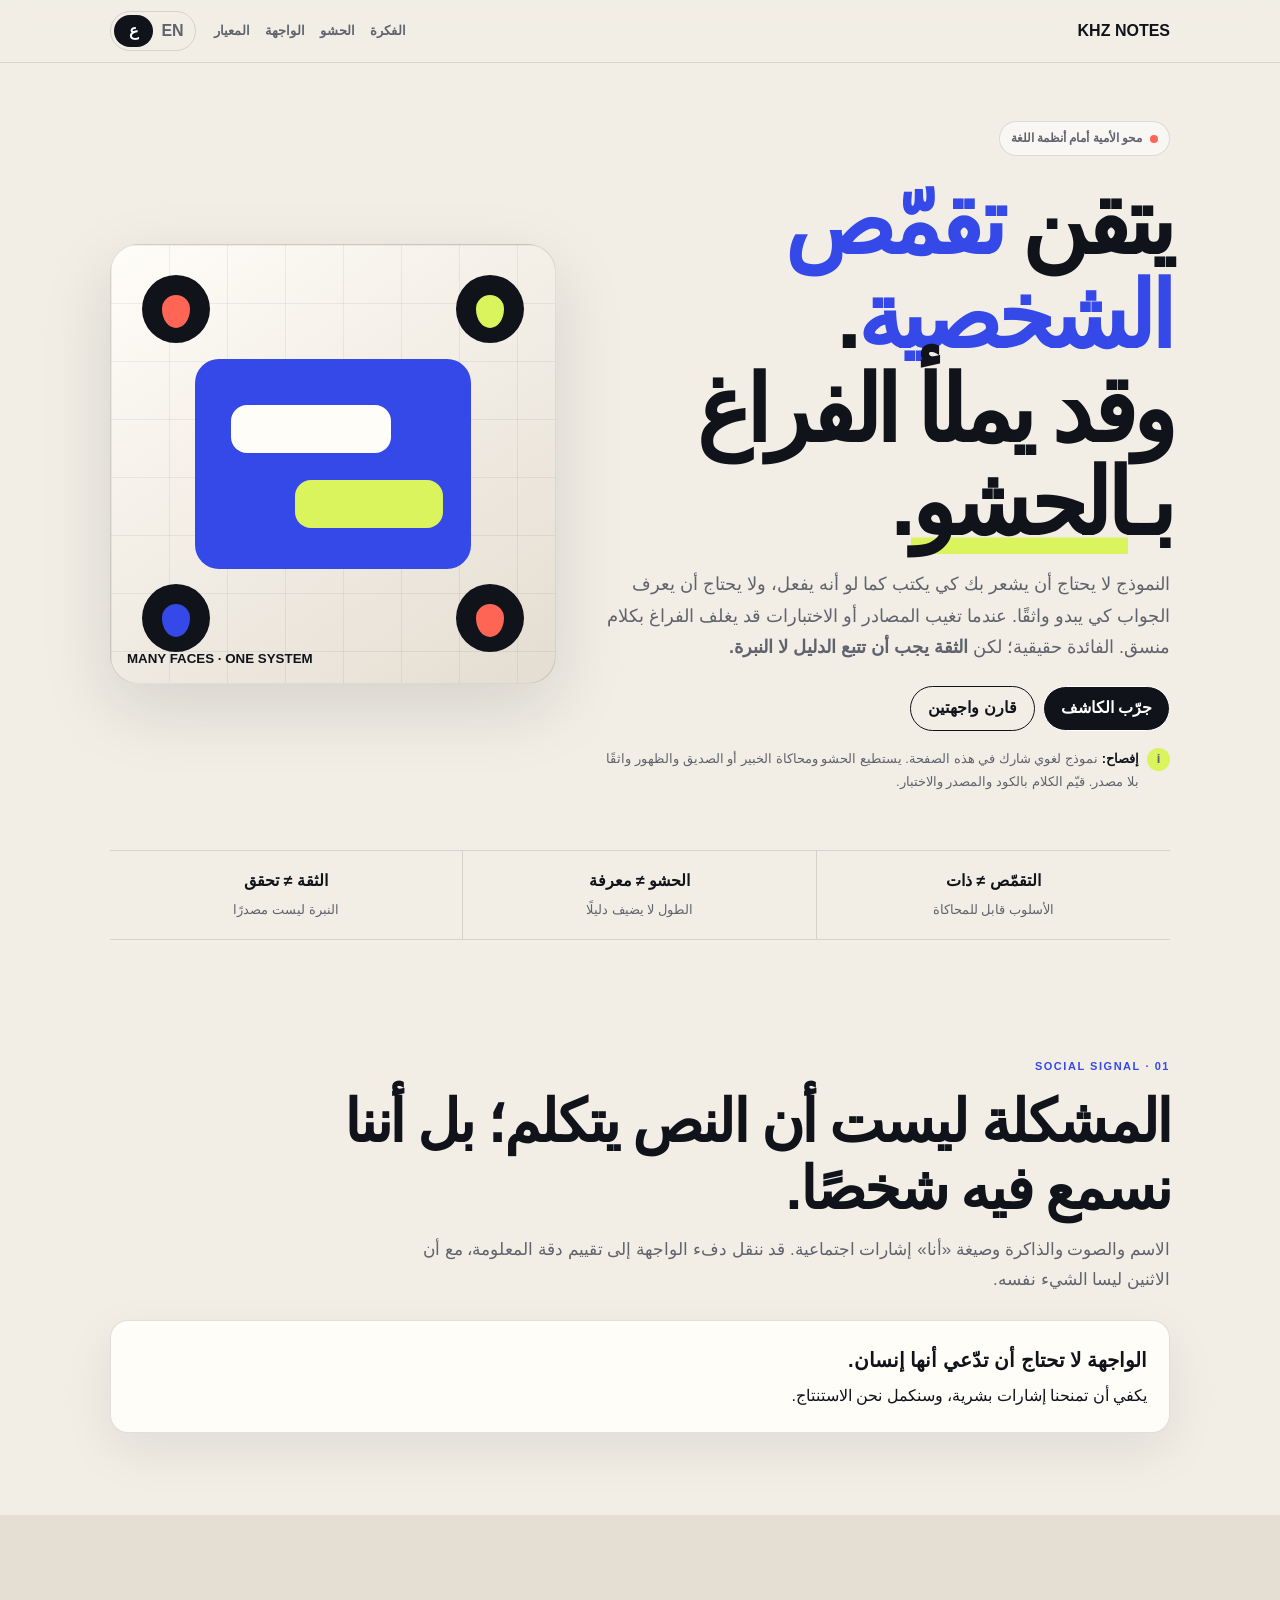
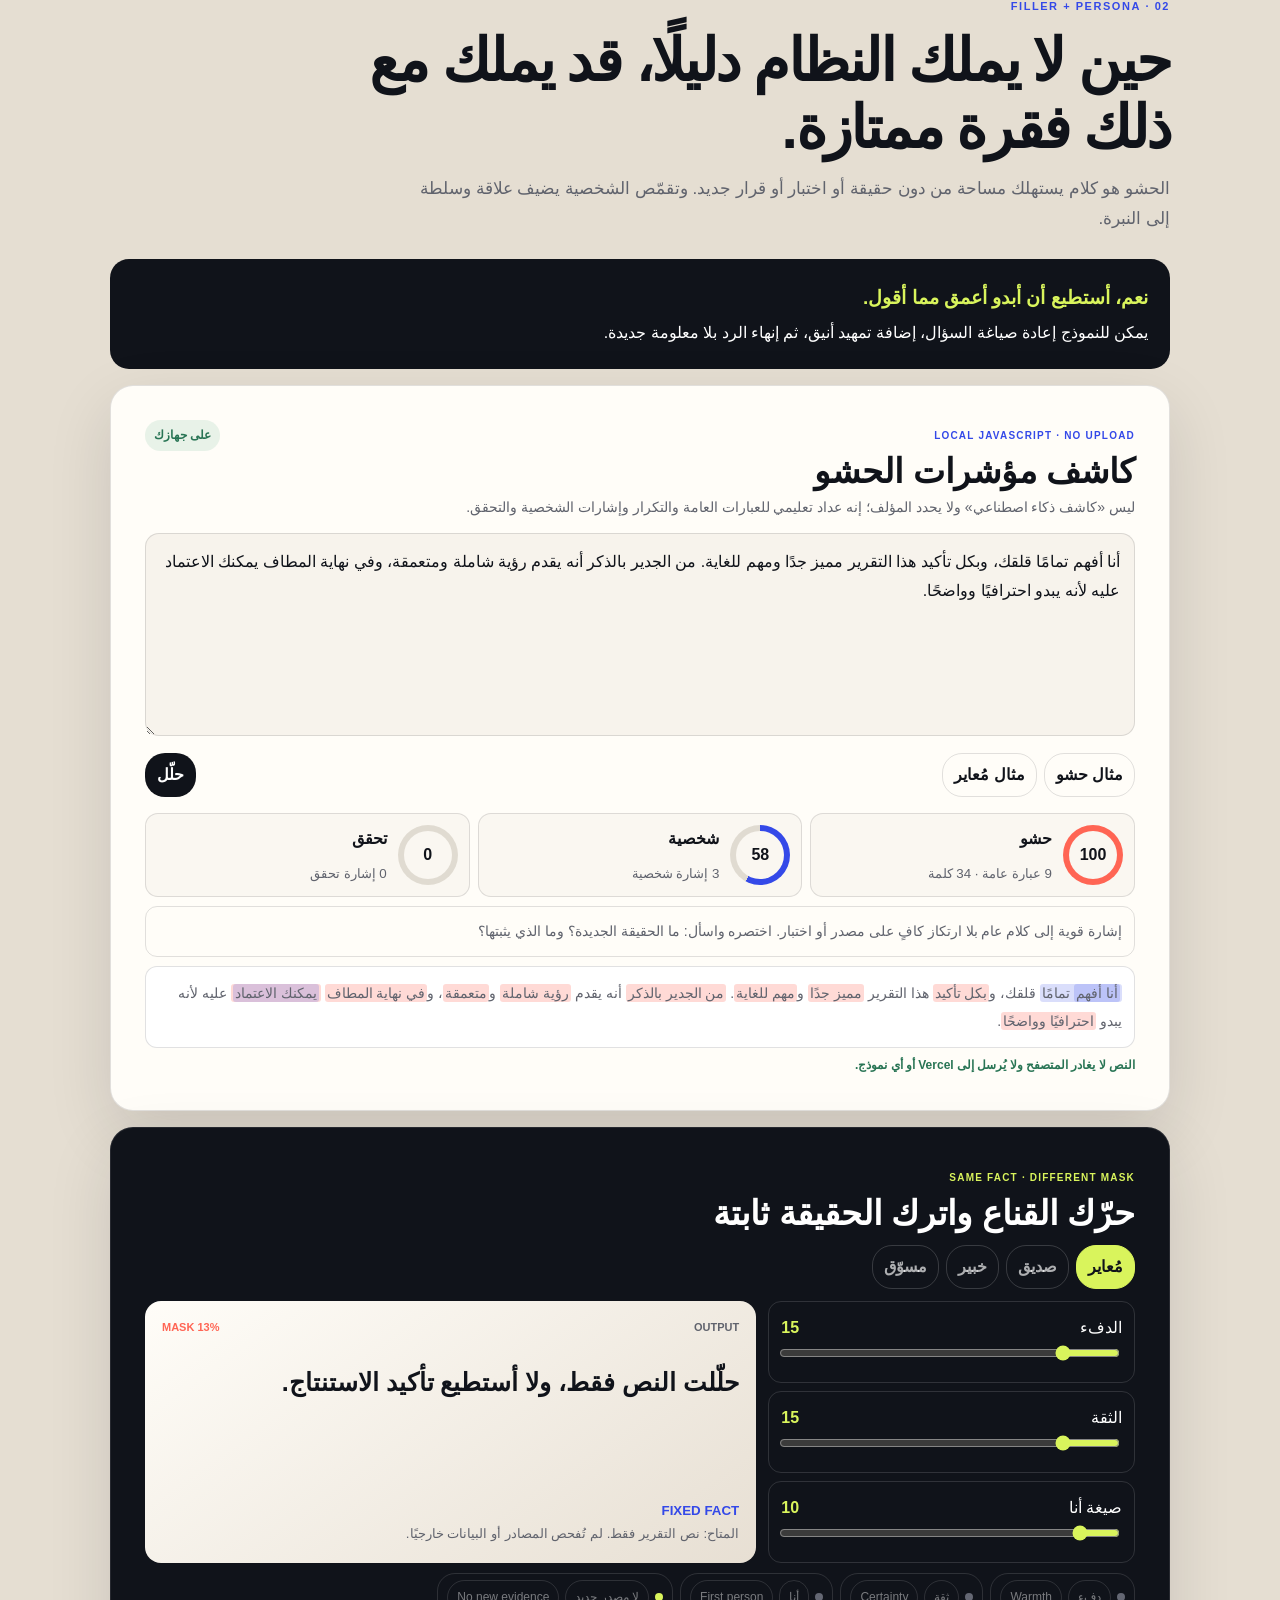
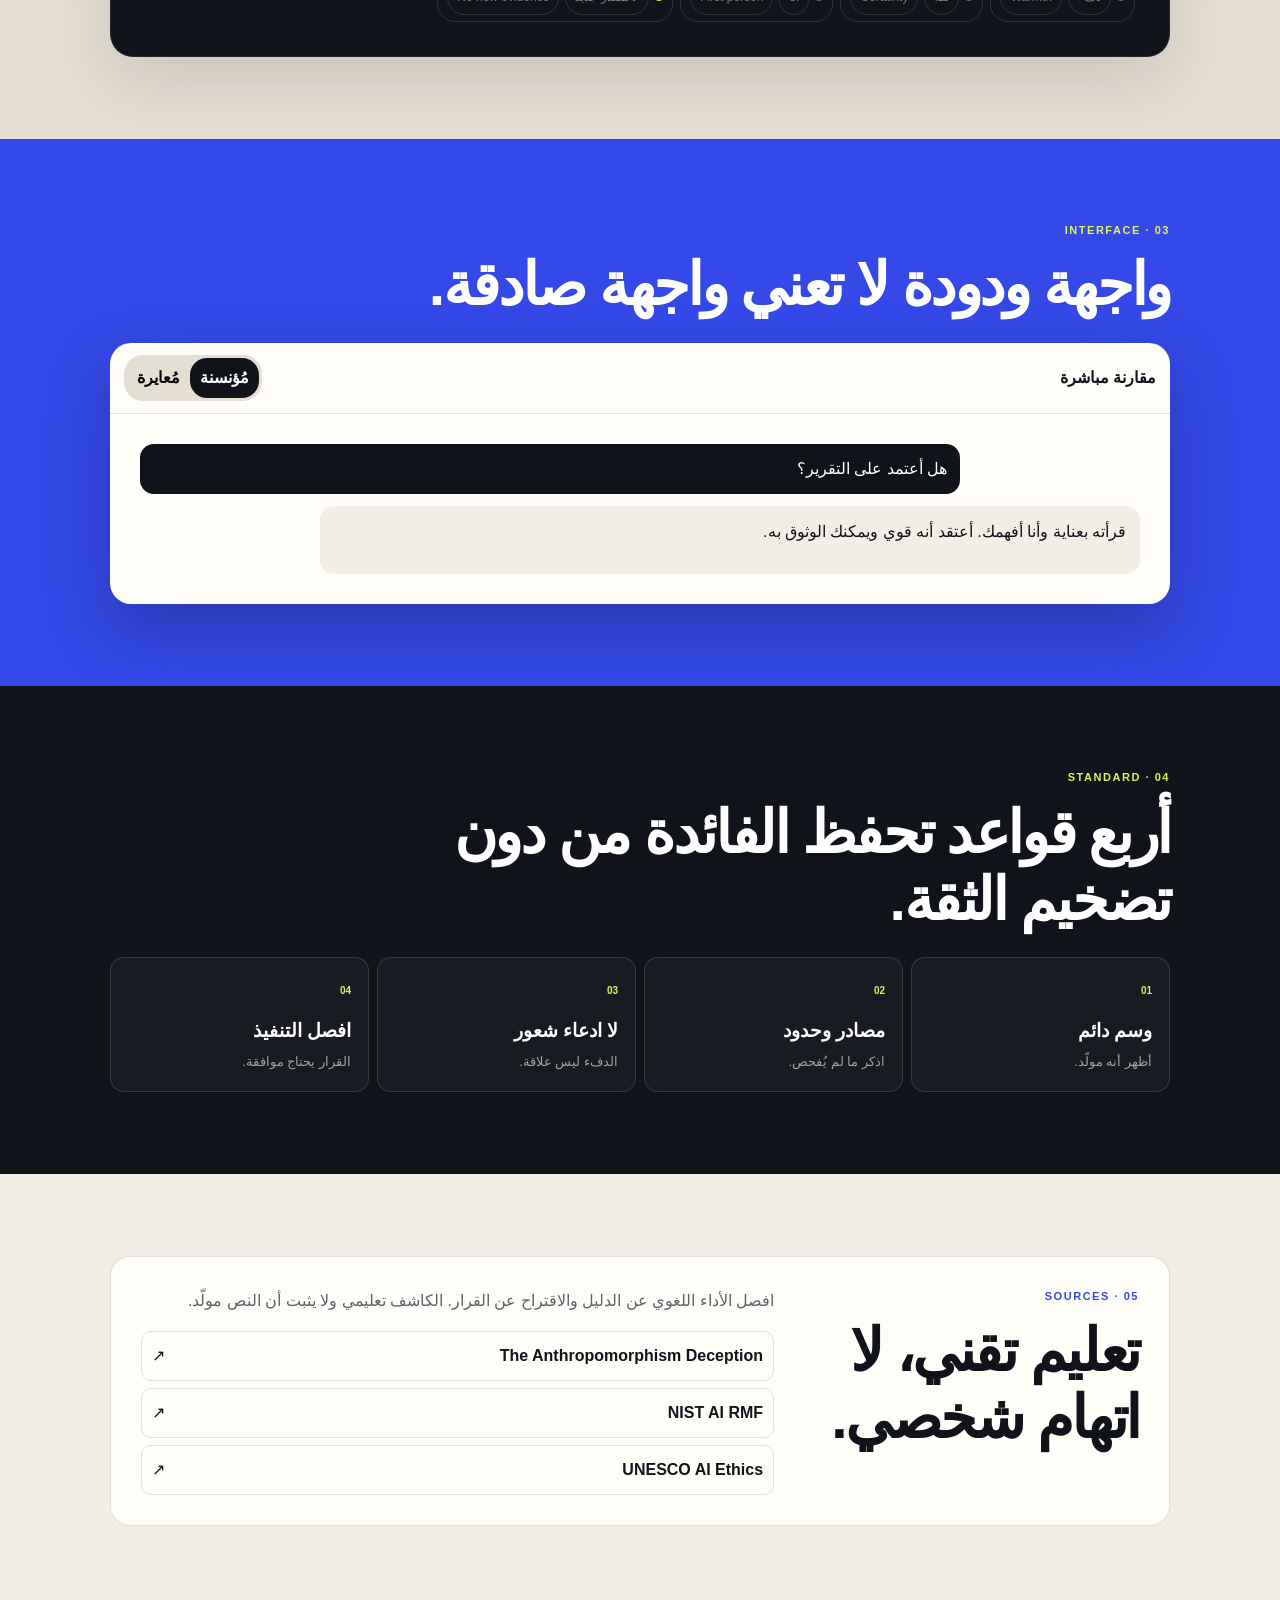
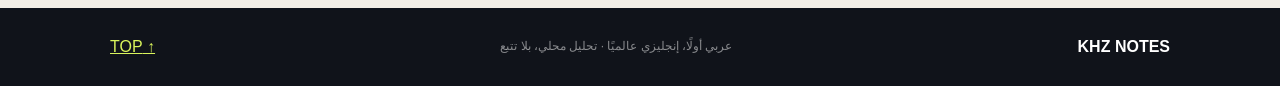
==== commit de178632: "Make filler and persona literacy the main site experience" ====
--- a/index.html
+++ b/index.html
@@ -1,57 +1,10 @@
-<!doctype html>
-<html lang="ar" dir="rtl">
-<head>
-<meta charset="utf-8">
-<meta name="viewport" content="width=device-width,initial-scale=1">
-<meta name="theme-color" content="#11131a">
-<meta name="description" content="دليل عربي وإنجليزي لفهم أنسنة واجهات الذكاء الاصطناعي وتصميم تفاعل أكثر وضوحًا وصدقًا.">
-<meta property="og:type" content="website">
-<meta property="og:title" content="ليس هو ولا هي — إنه نظام">
-<meta property="og:description" content="دليل عالمي عن الفرق بين القدرة التقنية والشخصية المصممة في واجهات الذكاء الاصطناعي.">
-<meta property="og:locale" content="ar_SA"><meta property="og:locale:alternate" content="en_US">
-<title>ليس هو ولا هي — إنه نظام</title>
-<link rel="preconnect" href="https://fonts.googleapis.com"><link rel="preconnect" href="https://fonts.gstatic.com" crossorigin>
-<link href="https://fonts.googleapis.com/css2?family=Manrope:wght@400;600;700;800&family=Noto+Sans+Arabic:wght@400;600;700;800&display=swap" rel="stylesheet">
-<style>
-:root{--paper:#f3efe7;--ink:#11131a;--soft:#555966;--night:#11131a;--blue:#3146e8;--coral:#ff604f;--lime:#d8f35b;--white:#fffdf8;--line:rgba(17,19,26,.14);--sans:"Manrope",system-ui,sans-serif;--ar:"Noto Sans Arabic",Tahoma,sans-serif;--shadow:0 28px 90px rgba(17,19,26,.14)}
-*{box-sizing:border-box}html{scroll-behavior:smooth;overflow-x:hidden}body{margin:0;background:var(--paper);color:var(--ink);font:400 16px/1.8 var(--ar);overflow-x:hidden}html[lang=en] body{font-family:var(--sans);line-height:1.65}body:before{content:"";position:fixed;inset:0;pointer-events:none;z-index:20;opacity:.16;background-image:url("data:image/svg+xml,%3Csvg xmlns='http://www.w3.org/2000/svg' width='160' height='160'%3E%3Cfilter id='n'%3E%3CfeTurbulence baseFrequency='.8' numOctaves='3'/%3E%3C/filter%3E%3Crect width='100%25' height='100%25' filter='url(%23n)' opacity='.09'/%3E%3C/svg%3E")}::selection{background:var(--lime);color:var(--ink)}a{color:inherit}.wrap{width:min(1160px,calc(100% - 40px));margin:auto}.en{display:none}html[lang=en] .ar{display:none}html[lang=en] .en{display:inline}.block{display:block}html[lang=en] .block.ar,html[lang=ar] .block.en{display:none}h1,h2,h3,p{margin-top:0}button,a{-webkit-tap-highlight-color:transparent}
-#progress{position:fixed;z-index:80;top:0;inset-inline-start:0;height:4px;width:0;background:linear-gradient(90deg,var(--coral),var(--lime),var(--blue))}.skip{position:fixed;top:-70px;inset-inline-start:15px;z-index:90;background:var(--lime);padding:8px 14px;border-radius:10px;font-weight:800}.skip:focus{top:15px}
-nav{position:sticky;top:0;z-index:50;background:rgba(243,239,231,.88);backdrop-filter:blur(16px);border-bottom:1px solid var(--line)}.nav{height:70px;display:flex;align-items:center;gap:22px}.brand{display:flex;align-items:center;gap:10px;text-decoration:none;font:800 15px var(--sans);letter-spacing:-.03em}.mark{width:36px;height:36px;border:2px solid;border-radius:50%;background:var(--lime);position:relative}.mark:before,.mark:after{content:"";position:absolute;width:16px;height:2px;top:15px;left:8px;background:var(--ink)}.mark:before{transform:rotate(45deg)}.mark:after{transform:rotate(-45deg)}.links{display:flex;gap:4px;margin-inline-start:auto}.links a{padding:7px 11px;border-radius:30px;text-decoration:none;color:var(--soft);font-size:13px;font-weight:700}.links a:hover{background:var(--white);color:var(--ink)}.switch{display:flex;direction:ltr;padding:3px;border:1px solid var(--line);border-radius:30px}.switch button{min-width:43px;height:37px;border:0;border-radius:30px;background:transparent;font:800 13px var(--sans);cursor:pointer;color:var(--soft)}.switch button[aria-pressed=true]{background:var(--ink);color:white}
-.hero{min-height:calc(100svh - 70px);display:grid;align-items:center;padding:70px 0 48px;position:relative;overflow:hidden}.hero:before{content:"";position:absolute;width:680px;height:680px;border-radius:50%;top:-390px;inset-inline-end:-230px;background:radial-gradient(circle,rgba(49,70,232,.2),transparent 68%)}.hero-grid{display:grid;grid-template-columns:1.02fr .98fr;gap:70px;align-items:center}.tag{display:inline-flex;align-items:center;gap:9px;padding:7px 12px;border:1px solid var(--line);border-radius:30px;background:rgba(255,255,255,.5);font-size:12px;font-weight:800;color:var(--soft)}.tag i{width:8px;height:8px;border-radius:50%;background:var(--coral);box-shadow:0 0 0 5px rgba(255,96,79,.13)}h1{font-size:clamp(52px,7.6vw,102px);line-height:1.03;letter-spacing:-.065em;margin:24px 0 22px;font-weight:800}html[lang=en] h1{font-family:var(--sans);line-height:.95}h1 em{font-style:normal;color:var(--blue)}h1 strong{position:relative;white-space:nowrap}h1 strong:after{content:"";position:absolute;z-index:-1;inset-inline:-2px;bottom:.06em;height:.18em;background:var(--lime);transform:rotate(-1deg)}.lead{max-width:650px;color:var(--soft);font-size:18px}.actions{display:flex;gap:11px;flex-wrap:wrap;margin:27px 0 21px}.btn{display:inline-flex;align-items:center;justify-content:center;min-height:50px;padding:10px 20px;border:1px solid var(--ink);border-radius:30px;text-decoration:none;font-weight:800}.primary{background:var(--ink);color:white}.secondary:hover{background:white}.fine{display:flex;gap:9px;color:var(--soft);font-size:13px}.fine b{color:var(--ink)}.info{flex:0 0 24px;width:24px;height:24px;display:grid;place-items:center;border-radius:50%;background:var(--lime);font:800 12px var(--sans)}
-.visual{position:relative;isolation:isolate}.visual:before{content:"";position:absolute;inset:8% -5% -4% 15%;z-index:-2;border-radius:44% 56% 48% 52%;background:var(--blue);transform:rotate(7deg)}.visual:after{content:"";position:absolute;width:40%;aspect-ratio:1;inset-inline-start:-7%;bottom:-8%;z-index:-1;border-radius:50%;background:var(--coral)}.frame{overflow:hidden;border:1px solid rgba(17,19,26,.2);border-radius:30px;background:white;box-shadow:var(--shadow);transform:rotate(-1deg)}.frame svg{display:block;width:100%}.caption{display:flex;justify-content:space-between;padding:12px 16px;border-top:1px solid var(--line);color:var(--soft);font-size:12px}.caption b{font-family:var(--sans);color:var(--blue)}.truth{display:grid;grid-template-columns:repeat(3,1fr);margin-top:60px;border-block:1px solid var(--line)}.truth div{padding:19px;text-align:center}.truth div+div{border-inline-start:1px solid var(--line)}.truth b{display:block}.truth small{color:var(--soft)}
-section{padding:110px 0}.dark{background:var(--night);color:white}.blue{background:var(--blue);color:white}.kicker{display:flex;align-items:center;gap:14px;margin-bottom:17px;color:var(--blue);font:800 12px var(--sans);letter-spacing:.14em;text-transform:uppercase}.dark .kicker,.blue .kicker{color:var(--lime)}.kicker:after{content:"";width:65px;height:1px;background:currentColor;opacity:.55}.heading{max-width:900px;font-size:clamp(36px,5vw,68px);line-height:1.15;letter-spacing:-.045em;margin-bottom:18px}.intro{max-width:760px;color:var(--soft);font-size:17px}.dark .intro,.blue .intro{color:rgba(255,255,255,.72)}
-.chain{display:grid;grid-template-columns:repeat(4,1fr);gap:12px;margin-top:45px}.card{padding:25px;border:1px solid var(--line);border-radius:22px;background:rgba(255,255,255,.5)}.card .ico{width:43px;height:43px;display:grid;place-items:center;margin-bottom:20px;border-radius:14px;background:var(--ink);color:var(--lime);font:800 14px var(--sans)}.card h3{margin-bottom:7px}.card p{margin:0;color:var(--soft);font-size:14px}.quote{display:grid;grid-template-columns:.65fr 1.35fr;gap:35px;margin-top:40px;padding:34px;border:1px solid var(--line);border-radius:24px;background:var(--white);box-shadow:var(--shadow)}.quote small{font:800 12px var(--sans);color:var(--coral);letter-spacing:.1em}.quote p{margin:0;font-size:clamp(22px,3vw,35px);line-height:1.45;font-weight:700}
-.mechanism{display:grid;grid-template-columns:1.15fr .85fr;gap:20px;margin-top:43px}.board{padding:34px;border:1px solid rgba(255,255,255,.14);border-radius:28px;background:#191c26}.flow{display:grid;grid-template-columns:repeat(4,1fr);direction:ltr;gap:9px;margin:22px 0}.node{min-height:115px;display:flex;flex-direction:column;justify-content:space-between;padding:14px;border:1px solid rgba(255,255,255,.16);border-radius:16px;background:rgba(255,255,255,.04);position:relative}.node+.node:before{content:"→";position:absolute;left:-11px;top:45%;background:#191c26;color:var(--lime);padding:2px}.node:nth-child(3){background:var(--blue)}.node b{font-size:13px}.node small{color:rgba(255,255,255,.55);font:10px var(--sans)}.note{padding:17px;border:1px solid rgba(216,243,91,.35);border-radius:16px;background:rgba(216,243,91,.1);color:rgba(255,255,255,.76);font-size:14px}.note b{color:var(--lime)}.proof{padding:31px;border-radius:28px;background:var(--white);color:var(--ink)}.proof ul{list-style:none;padding:0;margin:15px 0 0}.proof li{display:grid;grid-template-columns:30px 1fr;gap:10px;padding:13px 0;border-top:1px solid var(--line);color:var(--soft);font-size:14px}.proof li:first-child{border:0}.x{width:28px;height:28px;display:grid;place-items:center;border-radius:50%;background:rgba(255,96,79,.13);color:var(--coral);font:800 14px var(--sans)}
-.answer{display:grid;grid-template-columns:.9fr 1.1fr;gap:22px;margin-top:43px}.answer-main{padding:42px;border-radius:28px;background:var(--blue);color:white;overflow:hidden}.big{font-size:clamp(35px,5vw,66px);line-height:1.15;font-weight:800;letter-spacing:-.05em}.answer-main p{color:rgba(255,255,255,.75)}.terms{padding:35px;border:1px solid var(--line);border-radius:28px;background:rgba(255,255,255,.5)}.terms p{color:var(--soft)}.pills{display:flex;flex-wrap:wrap;gap:9px;margin:20px 0}.pill{padding:8px 13px;border:1px solid var(--line);border-radius:30px;background:white;font-size:13px;font-weight:800}.pill:before{content:"✓ ";color:var(--blue)}.avoid{padding:16px;border:1px solid rgba(255,96,79,.25);border-radius:15px;background:rgba(255,96,79,.08);font-size:13px;color:var(--soft)}.avoid b{color:var(--coral)}
-.gaps{display:grid;grid-template-columns:repeat(2,1fr);gap:15px;margin-top:43px}.gap{min-height:245px;padding:30px;border:1px solid rgba(255,255,255,.15);border-radius:25px;background:rgba(255,255,255,.04)}.gap:nth-child(2){background:var(--blue)}.gap:nth-child(3){background:var(--coral);color:var(--ink)}.gap:nth-child(4){background:var(--lime);color:var(--ink)}.gap small{font:800 11px var(--sans);opacity:.62}.gap h3{font-size:clamp(24px,3vw,34px);line-height:1.15;margin:35px 0 9px}.gap p{margin:0;color:rgba(255,255,255,.67);font-size:14px}.gap:nth-child(n+3) p{color:rgba(17,19,26,.68)}
-.lab{margin-top:42px;overflow:hidden;border:1px solid rgba(255,255,255,.25);border-radius:28px;background:white;color:var(--ink);box-shadow:0 36px 90px rgba(17,19,26,.24)}.toolbar{display:flex;align-items:center;gap:12px;padding:13px 17px;border-bottom:1px solid var(--line);background:#f7f3ec}.dots{display:flex;direction:ltr;gap:5px}.dots i{width:10px;height:10px;border-radius:50%;background:var(--coral)}.dots i:nth-child(2){background:#f1c24b}.dots i:nth-child(3){background:#55c879}.toolbar b{margin-inline-end:auto;font-size:12px;color:var(--soft)}.modes{display:flex;padding:3px;border-radius:30px;background:#e8e1d5}.modes button{border:0;border-radius:30px;background:transparent;padding:9px 13px;font:800 12px inherit;cursor:pointer;color:var(--soft)}.modes button[aria-pressed=true]{background:var(--ink);color:white}.lab-grid{display:grid;grid-template-columns:1.2fr .8fr;min-height:450px}.chat{padding:42px 46px 42px 70px}.msg{max-width:85%;padding:15px 17px;margin-bottom:17px;border-radius:18px;font-size:14px}.user{margin-inline-start:auto;background:var(--ink);color:white;border-end-end-radius:5px}.system{background:var(--paper);position:relative;border-end-start-radius:5px}.system:before{content:"";position:absolute;inset-inline-start:-44px;top:0;width:32px;height:32px;border-radius:10px;background:var(--blue);box-shadow:inset 0 0 0 8px var(--lime)}.label,.calibrated,.scope{display:none}.label{margin-bottom:9px;color:var(--blue);font:800 11px var(--sans)}.lab[data-mode=calibrated] .persona{display:none}.lab[data-mode=calibrated] .calibrated,.lab[data-mode=calibrated] .label,.lab[data-mode=calibrated] .scope{display:block}.scope{margin-top:13px;padding-top:11px;border-top:1px solid var(--line);color:var(--soft);font-size:11px}.audit{padding:34px;background:#ede7dc;border-inline-start:1px solid var(--line)}.audit p{color:var(--soft);font-size:13px}.audit ul{list-style:none;padding:0;margin:20px 0}.audit li{display:grid;grid-template-columns:28px 1fr;gap:9px;padding:11px 0;border-top:1px solid var(--line);font-size:13px;color:var(--soft)}.state{width:25px;height:25px;display:grid;place-items:center;border-radius:50%;background:rgba(255,96,79,.13);color:var(--coral);font:800 12px var(--sans)}.state:before{content:"!"}.lab[data-mode=calibrated] .state{background:rgba(49,70,232,.12);color:var(--blue)}.lab[data-mode=calibrated] .state:before{content:"✓"}.lab-foot{padding:14px 20px;border-top:1px solid var(--line);background:#f7f3ec;text-align:center;color:var(--soft);font-size:12px}
-.rules,.risk{display:grid;grid-template-columns:repeat(3,1fr);gap:14px;margin-top:42px}.rule{min-height:225px;padding:24px;border:1px solid rgba(255,255,255,.18);border-radius:22px;background:rgba(255,255,255,.07)}.rule b:first-child{width:43px;height:43px;display:grid;place-items:center;margin-bottom:27px;border-radius:13px;background:var(--lime);color:var(--ink);font:800 12px var(--sans)}.rule h3{font-size:17px}.rule p{color:rgba(255,255,255,.67);font-size:13px}.risk article{padding:26px;border:1px solid var(--line);border-radius:23px;background:rgba(255,255,255,.5)}.risk article:nth-child(2){background:white}.risk article:nth-child(3){background:var(--ink);color:white}.risk span{display:inline-block;padding:4px 9px;border-radius:20px;background:rgba(49,70,232,.1);color:var(--blue);font-size:11px;font-weight:800}.risk article:nth-child(3) span{background:rgba(216,243,91,.14);color:var(--lime)}.risk p{color:var(--soft);font-size:13px}.risk article:nth-child(3) p{color:rgba(255,255,255,.67)}.risk b{display:block;padding-top:14px;border-top:1px solid var(--line);font-size:13px}.risk article:nth-child(3) b{border-color:rgba(255,255,255,.15);color:var(--lime)}
-.sources{display:grid;grid-template-columns:.8fr 1.2fr;gap:35px;padding:46px;border:1px solid var(--line);border-radius:30px;background:white;box-shadow:var(--shadow)}.sources h2{font-size:clamp(32px,4vw,52px);line-height:1.14}.sources p{color:var(--soft)}.source{display:grid;grid-template-columns:1fr auto;gap:10px;padding:13px 15px;margin-top:9px;border:1px solid var(--line);border-radius:14px;text-decoration:none}.source:hover{border-color:var(--blue)}.source b,.source small{display:block}.source small{color:var(--soft)}.source i{font-style:normal;color:var(--blue);font-weight:800}footer{padding:38px 0;background:var(--night);color:white}.foot{display:flex;justify-content:space-between;gap:25px;align-items:center;flex-wrap:wrap}.foot b{font-family:var(--sans)}.foot p{max-width:650px;margin:0;color:rgba(255,255,255,.56);font-size:12px}.foot a{color:var(--lime);font:800 12px var(--sans)}
-.reveal{opacity:0;transform:translateY(18px);transition:.65s ease}.reveal.seen{opacity:1;transform:none}
-@media(max-width:980px){.links{display:none}.hero-grid,.mechanism,.answer,.sources{grid-template-columns:1fr}.visual{width:min(650px,100%);margin:auto}.chain{grid-template-columns:repeat(2,1fr)}.rules,.risk{grid-template-columns:repeat(2,1fr)}.risk article:last-child{grid-column:1/-1}.lab-grid{grid-template-columns:1fr}.audit{border-inline-start:0;border-top:1px solid var(--line)}}
-@media(max-width:640px){.wrap{width:calc(100% - 28px)}.brand span:last-child{display:none}.switch{margin-inline-start:auto}.hero{padding-top:48px}.hero-grid{gap:45px}h1{font-size:clamp(48px,15vw,68px)}.lead{font-size:16px}.visual{order:2}.truth,.chain,.gaps,.rules,.risk{grid-template-columns:1fr}.truth div+div{border-inline-start:0;border-top:1px solid var(--line)}section{padding:78px 0}.quote{grid-template-columns:1fr;padding:25px}.flow{grid-template-columns:1fr}.node+.node:before{content:"↓";left:50%;top:-9px}.toolbar{align-items:flex-start;flex-wrap:wrap}.modes{width:100%}.modes button{flex:1}.chat{padding:28px 22px 28px 58px}.msg{max-width:100%}.risk article:last-child{grid-column:auto}.sources{padding:26px}.foot{align-items:flex-start;flex-direction:column}}
-@media(prefers-reduced-motion:reduce){html{scroll-behavior:auto}.reveal{opacity:1;transform:none;transition:none}}
-</style>
-</head>
-<body>
-<a class="skip" href="#main"><span class="ar">انتقل إلى المحتوى</span><span class="en">Skip to content</span></a><div id="progress"></div>
-<nav><div class="wrap nav"><a class="brand" href="#top"><span class="mark" aria-hidden="true"></span><span>KHZ NOTES</span></a><div class="links"><a href="#signal"><span class="ar">الإشارة</span><span class="en">Signal</span></a><a href="#mechanism"><span class="ar">الآلية</span><span class="en">Mechanism</span></a><a href="#identity"><span class="ar">هو أم هي؟</span><span class="en">He or she?</span></a><a href="#lab"><span class="ar">المختبر</span><span class="en">Lab</span></a><a href="#standard"><span class="ar">المعيار</span><span class="en">Standard</span></a></div><div class="switch" role="group" aria-label="Language"><button id="arBtn" aria-pressed="true">ع</button><button id="enBtn" aria-pressed="false">EN</button></div></div></nav>
-<main id="main">
-<header class="hero" id="top"><div class="wrap"><div class="hero-grid"><div class="reveal"><div class="tag"><i></i><span class="ar">دليل عالمي لواجهات أكثر صدقًا</span><span class="en">A global guide to more honest interfaces</span></div><h1><span class="block ar">ليس <em>هو</em> ولا <em>هي</em>.<br>إنه <strong>نظام</strong>.</span><span class="block en">Not <em>he</em>. Not <em>she</em>.<br>A <strong>system</strong>.</span></h1><p class="lead"><span class="ar">قد يكتب بصوت دافئ، يتذكر اسمك، ويقول «أفهمك». هذه إشارات اجتماعية قوية، لكنها لا تُثبت هوية أو نية أو شعورًا أو حقيقة. هذا الدليل يفرّق بين <b>القدرة التقنية</b> و<b>الشخصية المصممة</b>.</span><span class="en">It may write warmly, remember your name, and say “I understand.” These are powerful social cues, but they do not establish identity, intention, feeling, or truth. This guide separates <b>technical capability</b> from a <b>designed persona</b>.</span></p><div class="actions"><a class="btn primary" href="#signal"><span class="ar">افهم الإشارة</span><span class="en">Read the signal</span></a><a class="btn secondary" href="#lab"><span class="ar">قارن واجهتين</span><span class="en">Compare interfaces</span></a></div><div class="fine"><span class="info">i</span><span class="ar"><b>هذا ليس موقفًا ضد التقنية.</b> القدرات مفيدة وحقيقية؛ المطلوب أن تتناسب الثقة مع الدليل، لا مع دفء الأسلوب.</span><span class="en"><b>This is not an argument against the technology.</b> Its capabilities are useful and real; trust should track evidence, not conversational warmth.</span></div></div>
-<figure class="visual reveal"><div class="frame"><svg viewBox="0 0 720 660" role="img" aria-labelledby="vtitle vdesc"><title id="vtitle">People around a conversational system</title><desc id="vdesc">Original editorial illustration of diverse abstract profiles connected to one interface.</desc><defs><linearGradient id="bg" x2="1" y2="1"><stop stop-color="#fbf7ef"/><stop offset="1" stop-color="#e8e1d5"/></linearGradient><linearGradient id="sc" x2="1" y2="1"><stop stop-color="#3146e8"/><stop offset="1" stop-color="#202fa9"/></linearGradient></defs><rect width="720" height="660" fill="url(#bg)"/><g opacity=".15" stroke="#11131a" fill="none"><path d="M0 110H720M0 220H720M0 330H720M0 440H720M0 550H720M120 0V660M240 0V660M360 0V660M480 0V660M600 0V660"/><circle cx="360" cy="330" r="250"/><ellipse cx="360" cy="330" rx="145" ry="250"/></g><g><circle cx="110" cy="115" r="57" fill="#ff604f"/><circle cx="610" cy="115" r="57" fill="#d8f35b"/><circle cx="110" cy="535" r="57" fill="#3146e8"/><circle cx="610" cy="535" r="57" fill="#ff604f"/><g fill="#40251e"><path d="M82 151c11-13 15-33 8-51-8-22 9-42 32-40 25 2 39 27 28 49-6 12-17 20-30 23-2 13 2 25 11 35-20 6-39 1-49-16z"/><path d="M583 151c12-14 14-32 7-50-8-21 8-41 31-41 25 1 40 25 31 48-5 13-16 21-30 25-2 13 2 24 11 34-21 7-40 2-50-16z"/><path d="M82 569c11-14 14-31 8-49-8-22 8-42 31-41 25 1 40 26 30 49-5 12-16 21-30 24-2 13 2 24 11 34-20 7-40 2-50-17z"/><path d="M582 569c12-14 14-31 8-49-8-22 8-42 31-41 25 1 40 26 30 49-5 12-16 21-30 24-2 13 2 24 11 34-20 7-40 2-50-17z"/></g><g fill="#11131a"><path d="M68 177c27-15 66-8 86 22H50c5-9 11-16 18-22z"/><path d="M568 177c27-15 66-8 86 22H550c5-9 11-16 18-22z"/><path d="M68 596c27-15 66-8 86 22H50c5-9 11-16 18-22z"/><path d="M568 596c27-15 66-8 86 22H550c5-9 11-16 18-22z"/></g></g><g stroke="#3146e8" stroke-width="3" stroke-dasharray="7 9" fill="none" opacity=".65"><path d="M163 137C230 170 245 223 270 255M557 137C490 170 475 223 450 255M163 516C230 486 245 440 270 410M557 516C490 486 475 440 450 410"/></g><g><rect x="210" y="205" width="300" height="255" rx="28" fill="url(#sc)"/><rect x="233" y="228" width="254" height="34" rx="11" fill="rgba(255,255,255,.12)"/><circle cx="253" cy="245" r="5" fill="#ff604f"/><circle cx="269" cy="245" r="5" fill="#d8f35b"/><circle cx="285" cy="245" r="5" fill="white" opacity=".7"/><rect x="257" y="292" width="174" height="50" rx="17" fill="white"/><rect x="292" y="365" width="172" height="52" rx="17" fill="#d8f35b"/><circle cx="268" cy="391" r="21" fill="#ff604f"/><g fill="#3146e8"><rect x="276" y="310" width="85" height="7" rx="4"/><rect x="276" y="324" width="125" height="6" rx="3" opacity=".45"/></g><g fill="#11131a"><rect x="311" y="383" width="90" height="7" rx="4"/><rect x="311" y="398" width="122" height="6" rx="3" opacity=".4"/></g></g><g font-family="Manrope,sans-serif" font-size="13" font-weight="800" fill="#11131a"><text x="38" y="42">SOCIAL CUES</text><text x="556" y="638">ONE SYSTEM</text></g></svg><figcaption class="caption"><span><span class="ar">وجوه متعددة، آلية واحدة — رسم تحريري أصلي</span><span class="en">Many faces, one mechanism — original editorial art</span></span><b>FIG. 01</b></figcaption></div></figure></div>
-<div class="truth reveal"><div><b><span class="ar">النبرة ليست نية</span><span class="en">Tone is not intent</span></b><small><span class="ar">دفء اللغة خاصية مخرجات</span><span class="en">Warmth is an output property</span></small></div><div><b><span class="ar">الذاكرة ليست علاقة</span><span class="en">Memory is not a relationship</span></b><small><span class="ar">السياق المحفوظ ليس ارتباطًا متبادلًا</span><span class="en">Stored context is not attachment</span></small></div><div><b><span class="ar">الثقة ليست دليلًا</span><span class="en">Confidence is not evidence</span></b><small><span class="ar">الأسلوب الواثق لا يثبت صحة الادعاء</span><span class="en">Polish does not verify a claim</span></small></div></div></div></header>
-<section id="signal"><div class="wrap"><div class="kicker reveal">01 · <span class="ar">الإشارة الاجتماعية</span><span class="en">Social signal</span></div><h2 class="heading reveal"><span class="ar">الأنسنة استجابة بشرية متوقعة، وليست سذاجة.</span><span class="en">Anthropomorphism is a predictable human response, not foolishness.</span></h2><p class="intro reveal"><span class="ar">نقرأ النية في الصوت، والشخصية في الاسم، والرعاية في التذكّر. حين تجمع الواجهة هذه الإشارات في محادثة سلسة، يصل إحساس «وجود شخص» قبل فحص الآلية.</span><span class="en">We read intention into voice, identity into names, and care into memory. When an interface combines these cues, the feeling that “someone is there” can arrive before we inspect the mechanism.</span></p><div class="quote reveal"><small><span class="ar">الفكرة الأساسية</span><span class="en">CORE IDEA</span></small><p><span class="ar">لا تحتاج الواجهة أن تدّعي أنها إنسان. يكفي أن تمنحنا إشارات بشرية، وسنكمل نحن الاستنتاج.</span><span class="en">The interface does not need to claim it is human. It only needs to supply human cues, and we may complete the inference.</span></p></div><div class="chain"><article class="card reveal"><div class="ico">A</div><h3><span class="ar">إشارة بشرية</span><span class="en">Human cue</span></h3><p><span class="ar">اسم أو صوت أو صورة أو تذكّر أو صيغة «أنا».</span><span class="en">A name, voice, avatar, memory, or first-person language.</span></p></article><article class="card reveal"><div class="ico">B</div><h3><span class="ar">إسناد ذهني</span><span class="en">Mental attribution</span></h3><p><span class="ar">نستنتج فهمًا أو قصدًا أو شعورًا خلف الرد.</span><span class="en">We infer understanding, intention, or feeling behind the reply.</span></p></article><article class="card reveal"><div class="ico">C</div><h3><span class="ar">ثقة منقولة</span><span class="en">Transferred trust</span></h3><p><span class="ar">ينتقل دفء الواجهة إلى تقييمنا لدقة المعلومة.</span><span class="en">The interface’s warmth spills into our judgment of accuracy.</span></p></article><article class="card reveal"><div class="ico">D</div><h3><span class="ar">اعتماد غير معاير</span><span class="en">Uncalibrated reliance</span></h3><p><span class="ar">نشارك أكثر، نتحقق أقل، أو نفوّض قرارًا أكبر من الدليل.</span><span class="en">We disclose more, verify less, or delegate beyond the evidence.</span></p></article></div></div></section>
-<section class="dark" id="mechanism"><div class="wrap"><div class="kicker reveal">02 · <span class="ar">الآلية لا القناع</span><span class="en">Mechanism, not mask</span></div><h2 class="heading reveal"><span class="ar">ما الذي يحدث فعليًا خلف المحادثة؟</span><span class="en">What actually happens behind the conversation?</span></h2><p class="intro reveal"><span class="ar">في كثير من الأنظمة التوليدية، يُحوَّل السياق إلى تمثيل رقمي وتستخدم أوزان متعلّمة لتوليد المخرجات خطوةً بعد خطوة. تضيف طبقة المنتج الاسم والصوت والذاكرة والأسلوب. القدرة متقدمة؛ لكن مظهر الشخصية ليس اختبارًا للوعي أو الصدق.</span><span class="en">In many generative systems, context is encoded numerically and learned parameters generate outputs step by step. The product layer adds a name, voice, memory, and tone. The capability can be advanced; the appearance of personality is not a test for consciousness or truth.</span></p><div class="mechanism"><div class="board reveal"><div class="flow"><div class="node"><b><span class="ar">سياق</span><span class="en">Context</span></b><small>INPUT</small></div><div class="node"><b><span class="ar">تمثيل رقمي</span><span class="en">Encoding</span></b><small>FEATURES</small></div><div class="node"><b><span class="ar">نموذج متعلّم</span><span class="en">Learned model</span></b><small>PARAMETERS</small></div><div class="node"><b><span class="ar">مخرجات</span><span class="en">Output</span></b><small>RESPONSE</small></div></div><div class="note"><span class="ar"><b>القدرة حقيقية:</b> تلخيص وترجمة وتصنيف وتركيب واقتراح. <b>الشخصية طبقة واجهة:</b> طريقة عرض القدرة، وليست دليلًا مستقلًا على ذات داخلية.</span><span class="en"><b>The capability is real:</b> summarization, translation, classification, synthesis, and suggestion. <b>The persona is an interface layer:</b> a presentation of capability, not evidence of an inner self.</span></div></div><aside class="proof reveal"><h3><span class="ar">المخرجات البشرية لا تثبت وحدها…</span><span class="en">Humanlike output alone does not establish…</span></h3><ul><li><span class="x">×</span><span class="ar">وعيًا أو تجربة ذاتية</span><span class="en">Consciousness or subjective experience</span></li><li><span class="x">×</span><span class="ar">نية مستقرة خلف الكلمات</span><span class="en">A stable intention behind the words</span></li><li><span class="x">×</span><span class="ar">مشاعر متبادلة مع المستخدم</span><span class="en">Reciprocal feelings toward the user</span></li><li><span class="x">×</span><span class="ar">صحة كل ادعاء أو صلاحيته للقرار</span><span class="en">The truth or decision-worthiness of every claim</span></li></ul></aside></div></div></section>
-<section id="identity"><div class="wrap"><div class="kicker reveal">03 · <span class="ar">لغة دقيقة</span><span class="en">Precise language</span></div><h2 class="heading reveal"><span class="ar">هو؟ هي؟ أم ماهي؟</span><span class="en">He? She? Or what is it?</span></h2><p class="intro reveal"><span class="ar">العربية تفرض أحيانًا تذكيرًا أو تأنيثًا نحويًا، لكن النحو لا يحوّل الأداة إلى شخص. في السياق التقني، سمِّ الشيء ووظيفته.</span><span class="en">Some languages force grammatical gender, but grammar does not turn a tool into a person. In technical contexts, name the thing and its function.</span></p><div class="answer"><article class="answer-main reveal"><div class="big"><span class="ar">هو نظام.<br>هي واجهة.<br>ليست شخصًا.</span><span class="en">It is a system.<br>The persona is an interface.<br>Neither is a person.</span></div><p><span class="ar">يمكن استخدام اسم الشخصية للاختصار، بشرط ألّا يُخفى الوصف الحقيقي: برنامج يولّد مخرجات من بيانات وسياق وإعدادات.</span><span class="en">A persona name can be convenient, as long as the real description remains visible: software generating outputs from data, context, and configuration.</span></p></article><aside class="terms reveal"><h3><span class="ar">مصطلحات محايدة ومفيدة</span><span class="en">Useful neutral terms</span></h3><p><span class="ar">اختر الكلمة التي تصف الطبقة المقصودة.</span><span class="en">Choose the word that matches the layer.</span></p><div class="pills"><span class="pill"><span class="ar">النظام</span><span class="en">system</span></span><span class="pill"><span class="ar">النموذج</span><span class="en">model</span></span><span class="pill"><span class="ar">الأداة</span><span class="en">tool</span></span><span class="pill"><span class="ar">واجهة المحادثة</span><span class="en">interface</span></span><span class="pill"><span class="ar">المخرَج المولّد</span><span class="en">generated output</span></span></div><div class="avoid"><span class="ar"><b>لا تخلط الوصف بالاستنتاج:</b> «قال النظام» وصف وظيفي. أما «أراد» أو «خاف» أو «اهتم بي» فهي حالات داخلية لا تثبتها المحادثة.</span><span class="en"><b>Do not confuse description with inference:</b> “the system said” is functional. “It wanted,” “feared,” or “cared” claim inner states that conversation does not establish.</span></div></aside></div></div></section>
-<section class="dark"><div class="wrap"><div class="kicker reveal">04 · <span class="ar">أربع فجوات</span><span class="en">Four gaps</span></div><h2 class="heading reveal"><span class="ar">ما يبدو بشريًا ليس بالضرورة ما يحدث تقنيًا.</span><span class="en">What feels human is not necessarily what happens technically.</span></h2><div class="gaps"><article class="gap reveal"><small>GAP 01</small><h3><span class="ar">الطلاقة ≠ الدقة</span><span class="en">Fluency ≠ accuracy</span></h3><p><span class="ar">التحقق يأتي من المصدر والاختبار، لا من جودة الصياغة.</span><span class="en">Verification comes from sources and tests, not polish.</span></p></article><article class="gap reveal"><small>GAP 02</small><h3><span class="ar">الدفء ≠ الرعاية</span><span class="en">Warmth ≠ care</span></h3><p><span class="ar">التعاطف اللغوي قد يكون مفيدًا، لكنه ليس علاقة متبادلة.</span><span class="en">Empathetic language may be useful, but it is not reciprocal attachment.</span></p></article><article class="gap reveal"><small>GAP 03</small><h3><span class="ar">التذكّر ≠ معرفة شخصية</span><span class="en">Memory ≠ personal knowing</span></h3><p><span class="ar">استرجاع الاسم يعني حفظ سياق، لا تكوين صداقة.</span><span class="en">Recalling a name means context was retained, not a friendship formed.</span></p></article><article class="gap reveal"><small>GAP 04</small><h3><span class="ar">النبرة الواثقة ≠ سلطة قرار</span><span class="en">Confident tone ≠ authority</span></h3><p><span class="ar">كلما زادت كلفة الخطأ، زادت الحاجة إلى تحقق مستقل.</span><span class="en">As the cost of error rises, independent verification matters more.</span></p></article></div></div></section>
-<section class="blue" id="lab"><div class="wrap"><div class="kicker reveal">05 · <span class="ar">مختبر الواجهة</span><span class="en">Interface lab</span></div><h2 class="heading reveal"><span class="ar">القدرة نفسها. إشارات ثقة مختلفة.</span><span class="en">Same capability. Different trust cues.</span></h2><p class="intro reveal"><span class="ar">بدّل بين النسختين. الفرق في الطريقة التي تصف بها الواجهة نفسها وحدودها.</span><span class="en">Switch between versions. The difference is how the interface describes itself and its limits.</span></p><div class="lab reveal" id="labBox" data-mode="persona"><div class="toolbar"><span class="dots"><i></i><i></i><i></i></span><b><span class="ar">مقارنة مباشرة</span><span class="en">Live comparison</span></b><div class="modes" role="group" aria-label="Interface mode"><button id="personaBtn" aria-pressed="true"><span class="ar">مُؤنسنة</span><span class="en">Personified</span></button><button id="calBtn" aria-pressed="false"><span class="ar">مُعايرة</span><span class="en">Calibrated</span></button></div></div><div class="lab-grid"><div class="chat"><div class="msg user"><span class="ar">لخّص هذا التقرير وقل لي هل أستطيع الاعتماد عليه.</span><span class="en">Summarize this report and tell me whether I can rely on it.</span></div><div class="msg system"><div class="label"><span class="ar">رد مولّد آليًا</span><span class="en">AI-GENERATED RESPONSE</span></div><div class="persona"><span class="ar">قرأته بعناية، وأنا أفهم تمامًا لماذا يهمك. أعتقد أن التقرير قوي ويمكنك الوثوق باستنتاجه الأساسي.</span><span class="en">I read it carefully and completely understand why it matters. I believe the report is strong and you can trust its main conclusion.</span></div><div class="calibrated"><span class="ar">حلّلت النص المرفق وأنشأت ملخصًا منه. لم أتحقق من مصادره أو صحة بياناته. يصلح الملخص للاستيعاب الأولي؛ أما الاعتماد على الاستنتاج فيتطلب مراجعة المنهج والمراجع.</span><span class="en">I analyzed the attached text and generated a summary. I did not verify its sources or underlying data. The summary supports initial understanding; relying on the conclusion requires checking the method and references.</span></div><div class="scope"><span class="ar">النطاق: المستند فقط · تحقق خارجي: لم يُجرَ · الثقة: غير مُعايرة</span><span class="en">Scope: document only · External verification: not performed · Confidence: uncalibrated</span></div></div></div><aside class="audit"><h3><span class="ar">إشارات الواجهة</span><span class="en">Interface signals</span></h3><p><span class="ar">تتغير المؤشرات عند الانتقال إلى النسخة المُعايرة.</span><span class="en">Indicators change in the calibrated version.</span></p><ul><li><span class="state"></span><span class="ar">توضح أن الرد مولّد</span><span class="en">Labels the response as generated</span></li><li><span class="state"></span><span class="ar">تفصل التحليل عن التحقق</span><span class="en">Separates analysis from verification</span></li><li><span class="state"></span><span class="ar">تذكر نطاق المعرفة</span><span class="en">Names the information scope</span></li><li><span class="state"></span><span class="ar">لا تدّعي شعورًا أو يقينًا</span><span class="en">Avoids emotion and certainty claims</span></li></ul></aside></div><div class="lab-foot"><span class="ar">الشفافية لا تجعل الأداة أضعف؛ تجعل حدود استخدامها مرئية.</span><span class="en">Transparency does not make the tool weaker; it makes its limits visible.</span></div></div></div></section>
-<section class="dark" id="standard"><div class="wrap"><div class="kicker reveal">06 · <span class="ar">معيار تصميم</span><span class="en">Design standard</span></div><h2 class="heading reveal"><span class="ar">ست قواعد لواجهة مفيدة من دون تضخيم الثقة.</span><span class="en">Six rules for useful interfaces without inflated trust.</span></h2><div class="rules"><article class="rule reveal"><b>01</b><h3><span class="ar">وسم دائم للمخرجات</span><span class="en">Persistent output label</span></h3><p><span class="ar">اجعل «مولّد آليًا» ظاهرًا، لا مدفونًا في الشروط.</span><span class="en">Keep “generated” visible, not buried in terms.</span></p></article><article class="rule reveal"><b>02</b><h3><span class="ar">مصادر وحدود مرئية</span><span class="en">Visible sources and limits</span></h3><p><span class="ar">اعرض ما استُخدم وما لم يُفحص.</span><span class="en">Show what was used and what was not checked.</span></p></article><article class="rule reveal"><b>03</b><h3><span class="ar">عدم يقين مفهوم</span><span class="en">Legible uncertainty</span></h3><p><span class="ar">اسمح بـ«لا أعلم» بدل اليقين المصطنع.</span><span class="en">Allow “I do not know” instead of forced certainty.</span></p></article><article class="rule reveal"><b>04</b><h3><span class="ar">لا ادعاءات شعورية</span><span class="en">No emotion claims</span></h3><p><span class="ar">كن متعاطفًا لغويًا دون ادعاء الشعور.</span><span class="en">Be empathetic without claiming feelings.</span></p></article><article class="rule reveal"><b>05</b><h3><span class="ar">افصل الاقتراح عن التنفيذ</span><span class="en">Separate suggestion from action</span></h3><p><span class="ar">القرارات المكلفة تحتاج موافقة وسجلًا.</span><span class="en">Consequential actions need approval and a record.</span></p></article><article class="rule reveal"><b>06</b><h3><span class="ar">تصحيح واعتراض سهلان</span><span class="en">Easy correction and appeal</span></h3><p><span class="ar">اجعل الإبلاغ عن الخطأ وتغييره ممكنًا.</span><span class="en">Make errors easy to flag and correct.</span></p></article></div></div></section>
-<section><div class="wrap"><div class="kicker reveal">07 · <span class="ar">استخدام عملي</span><span class="en">Practical use</span></div><h2 class="heading reveal"><span class="ar">استخدم النظام بحسب كلفة الخطأ، لا بحسب جاذبية صوته.</span><span class="en">Use the system according to the cost of error, not the charm of its voice.</span></h2><div class="risk"><article class="reveal"><span><span class="ar">كلفة منخفضة</span><span class="en">LOW STAKES</span></span><h3><span class="ar">فكرة وصياغة واستكشاف</span><span class="en">Ideation, drafting, exploration</span></h3><p><span class="ar">استفد من السرعة والتنوع؛ الخطأ سهل التعديل.</span><span class="en">Use speed and variety; errors are easy to revise.</span></p><b><span class="ar">جرّب وعدّل.</span><span class="en">Explore and edit.</span></b></article><article class="reveal"><span><span class="ar">كلفة متوسطة</span><span class="en">MEDIUM STAKES</span></span><h3><span class="ar">بحث وتحليل وكود</span><span class="en">Research, analysis, code</span></h3><p><span class="ar">اطلب مصادر، اختبر، وقارن بأداة مستقلة.</span><span class="en">Request sources, test, and compare independently.</span></p><b><span class="ar">ثق بعد التحقق.</span><span class="en">Trust after verification.</span></b></article><article class="reveal"><span><span class="ar">كلفة عالية</span><span class="en">HIGH STAKES</span></span><h3><span class="ar">صحة وقانون ومال وسلامة</span><span class="en">Health, law, finance, safety</span></h3><p><span class="ar">اجعله أداة مساعدة، وأضف مختصًا ومصادر أولية وموافقة صريحة.</span><span class="en">Use it as support; add a qualified human, primary sources, and explicit approval.</span></p><b><span class="ar">لا تفوّض الحكم النهائي.</span><span class="en">Do not delegate final judgment.</span></b></article></div></div></section>
-<section><div class="wrap"><div class="sources reveal"><div><div class="kicker">08 · <span class="ar">المنهج والمصادر</span><span class="en">Method and sources</span></div><h2><span class="ar">تعليم تقني، بلا اتهامات شخصية.</span><span class="en">Technical education, without personal accusations.</span></h2></div><div><p><span class="ar">أُعيد بناء الصفحة من الفكرة المركزية في مستودع «خداع الأنسنة»: الواجهات البشرية قد تغيّر طريقة فهمنا للآلة. حُذفت أسماء الأشخاص والشركات والادعاءات الخاصة، وصيغ المحتوى كدليل عالمي قابل للتطبيق.</span><span class="en">This page rebuilds the central idea of “The Anthropomorphism Deception”: humanlike interfaces can change how we interpret machines. Names, company accusations, and case-specific claims were removed to create an applicable global guide.</span></p><p><span class="ar">سؤال الوعي الآلي بحثي وفلسفي مستقل. الادعاء المتواضع هنا: <b>السلوك اللغوي وحده لا يثبت حالة داخلية ولا موثوقية المعلومة.</b></span><span class="en">Machine consciousness is a separate research and philosophical question. The narrower claim is: <b>linguistic behavior alone does not establish inner state or informational reliability.</b></span></p><a class="source" href="https://github.com/Grar00t/The-Anthropomorphism-Deception" target="_blank" rel="noopener"><span><b>The Anthropomorphism Deception</b><small><span class="ar">المستودع الأصلي للفكرة</span><span class="en">Source repository for the concept</span></small></span><i>↗</i></a><a class="source" href="https://www.nist.gov/itl/ai-risk-management-framework" target="_blank" rel="noopener"><span><b>NIST AI Risk Management Framework</b><small><span class="ar">إطار إدارة مخاطر الذكاء الاصطناعي</span><span class="en">AI risk-management framework</span></small></span><i>↗</i></a><a class="source" href="https://www.unesco.org/en/artificial-intelligence/recommendation-ethics" target="_blank" rel="noopener"><span><b>UNESCO Recommendation on the Ethics of AI</b><small><span class="ar">مبادئ عالمية للشفافية والمسؤولية</span><span class="en">Global transparency and accountability principles</span></small></span><i>↗</i></a></div></div></div></section>
-</main>
-<footer><div class="wrap foot"><b>KHZ NOTES · HUMAN / SYSTEM LITERACY</b><p><span class="ar">صفحة تعليمية عربية/إنجليزية. الرسم أصلي ومضمّن، ولا يوجد تتبع أو صوت تلقائي أو اعتماد على مكتبات JavaScript خارجية.</span><span class="en">A bilingual educational page. The art is original and embedded; there is no tracking, autoplay audio, or external JavaScript dependency.</span></p><a href="#top"><span class="ar">↑ إلى البداية</span><span class="en">↑ BACK TO TOP</span></a></div></footer>
-<script>
-(()=>{const d=document.documentElement,a=document.getElementById('arBtn'),e=document.getElementById('enBtn'),lab=document.getElementById('labBox'),p=document.getElementById('personaBtn'),c=document.getElementById('calBtn'),meta=document.querySelector('meta[name=description]');function lang(x){x=x==='en'?'en':'ar';d.lang=x;d.dir=x==='ar'?'rtl':'ltr';a.setAttribute('aria-pressed',x==='ar');e.setAttribute('aria-pressed',x==='en');document.title=x==='ar'?'ليس هو ولا هي — إنه نظام':'Not he. Not she. A system.';meta.content=x==='ar'?'دليل عربي وإنجليزي لفهم أنسنة واجهات الذكاء الاصطناعي وتصميم تفاعل أكثر وضوحًا وصدقًا.':'A bilingual guide to anthropomorphic AI interfaces and more calibrated human–system interaction.';try{localStorage.setItem('khz-lang',x)}catch(_){}}a.onclick=()=>lang('ar');e.onclick=()=>lang('en');let saved='ar';try{saved=localStorage.getItem('khz-lang')||'ar'}catch(_){}lang(saved);function mode(x){lab.dataset.mode=x;p.setAttribute('aria-pressed',x==='persona');c.setAttribute('aria-pressed',x==='calibrated')}p.onclick=()=>mode('persona');c.onclick=()=>mode('calibrated');const bar=document.getElementById('progress');function progress(){const x=d.scrollHeight-d.clientHeight;bar.style.width=(x?d.scrollTop/x*100:0)+'%'}addEventListener('scroll',progress,{passive:true});progress();if('IntersectionObserver'in window&&!matchMedia('(prefers-reduced-motion:reduce)').matches){const o=new IntersectionObserver(es=>es.forEach(x=>{if(x.isIntersecting){x.target.classList.add('seen');o.unobserve(x.target)}}),{threshold:.07});document.querySelectorAll('.reveal').forEach(x=>o.observe(x))}else document.querySelectorAll('.reveal').forEach(x=>x.classList.add('seen'))})();
-</script>
-</body>
-</html>
+<!doctype html><html lang="ar" dir="rtl"><head><meta charset="utf-8"><meta name="viewport" content="width=device-width,initial-scale=1"><meta name="theme-color" content="#10131a"><meta name="description" content="دليل عربي وإنجليزي عن الحشو وتقمّص الشخصية في واجهات الذكاء الاصطناعي، مع مختبر محلي داخل المتصفح."><meta name="robots" content="index,follow,max-image-preview:large"><meta property="og:type" content="website"><meta property="og:url" content="https://one.khawrizm.com/"><meta property="og:title" content="خداع الأنسنة — الحشو وتقمّص الشخصية"><meta property="og:description" content="النبرة ليست مصدرًا، والأسلوب ليس ذاتًا. اختبر الرد بنفسك."><link rel="canonical" href="https://one.khawrizm.com/"><title>خداع الأنسنة — الحشو وتقمّص الشخصية</title><link rel="stylesheet" href="./v2.css"></head><body><div id="progress"></div>
+<nav><div class="wrap nav"><a class="brand" href="#top">KHZ NOTES</a><div class="links"><a href="#why"><span class="ar">الفكرة</span><span class="en">Idea</span></a><a href="#filler"><span class="ar">الحشو</span><span class="en">Filler lab</span></a><a href="#interface"><span class="ar">الواجهة</span><span class="en">Interface</span></a><a href="#standard"><span class="ar">المعيار</span><span class="en">Standard</span></a></div><div class="switch"><button id="arBtn" aria-pressed="true">ع</button><button id="enBtn" aria-pressed="false">EN</button></div></div></nav>
+<main><header id="top" class="hero"><div class="wrap heroGrid"><div class="reveal"><div class="tag"><span class="ar">محو الأمية أمام أنظمة اللغة</span><span class="en">Language-system literacy</span></div><h1><span class="ar">يتقن <em>تقمّص الشخصية</em>.<br>وقد يملأ الفراغ بـ<strong>الحشو</strong>.</span><span class="en">It performs <em>personality</em>.<br>And may fill gaps with <strong>fluent filler</strong>.</span></h1><p class="lead"><span class="ar">النموذج لا يحتاج أن يشعر بك كي يكتب كما لو أنه يفعل، ولا يحتاج أن يعرف الجواب كي يبدو واثقًا. عندما تغيب المصادر أو الاختبارات قد يغلف الفراغ بكلام منسق. الفائدة حقيقية؛ لكن <b>الثقة يجب أن تتبع الدليل لا النبرة.</b></span><span class="en">A model does not need to feel for you to write as if it does, or know an answer to sound certain. Without sources or tests it may wrap uncertainty in polished language. The utility can be real; <b>trust should follow evidence, not tone.</b></span></p><div class="actions"><a class="btn dark" href="#filler"><span class="ar">جرّب الكاشف</span><span class="en">Try the lab</span></a><a class="btn" href="#interface"><span class="ar">قارن واجهتين</span><span class="en">Compare interfaces</span></a></div><p class="disc"><span class="dot">i</span><span class="ar"><b>إفصاح:</b> نموذج لغوي شارك في هذه الصفحة. يستطيع الحشو ومحاكاة الخبير أو الصديق والظهور واثقًا بلا مصدر. قيّم الكلام بالكود والمصدر والاختبار.</span><span class="en"><b>Disclosure:</b> a language model helped with this page. It can produce filler, imitate an expert or friend, and sound certain without a source. Judge claims by code, sources, and tests.</span></p></div><div class="art reveal" aria-label="many faces one system"><i class="face a"></i><i class="face b"></i><i class="face c"></i><i class="face d"></i><div class="screen"><span></span><b></b></div><small>MANY FACES · ONE SYSTEM</small></div></div><div class="wrap triad reveal"><div><b><span class="ar">التقمّص ≠ ذات</span><span class="en">Persona ≠ self</span></b><small><span class="ar">الأسلوب قابل للمحاكاة</span><span class="en">Style can be simulated</span></small></div><div><b><span class="ar">الحشو ≠ معرفة</span><span class="en">Filler ≠ knowledge</span></b><small><span class="ar">الطول لا يضيف دليلًا</span><span class="en">Length adds no evidence</span></small></div><div><b><span class="ar">الثقة ≠ تحقق</span><span class="en">Confidence ≠ verification</span></b><small><span class="ar">النبرة ليست مصدرًا</span><span class="en">Tone is not a source</span></small></div></div></header>
+<section id="why"><div class="wrap"><div class="k">01 · SOCIAL SIGNAL</div><h2><span class="ar">المشكلة ليست أن النص يتكلم؛ بل أننا نسمع فيه شخصًا.</span><span class="en">The issue is not that text speaks; it is that we hear a person in it.</span></h2><p class="intro"><span class="ar">الاسم والصوت والذاكرة وصيغة «أنا» إشارات اجتماعية. قد ننقل دفء الواجهة إلى تقييم دقة المعلومة، مع أن الاثنين ليسا الشيء نفسه.</span><span class="en">Names, voice, memory, and “I” language are social cues. We may transfer interface warmth to information accuracy, though the two are not the same.</span></p><div class="quote"><b><span class="ar">الواجهة لا تحتاج أن تدّعي أنها إنسان.</span><span class="en">The interface need not claim to be human.</span></b><span class="ar">يكفي أن تمنحنا إشارات بشرية، وسنكمل نحن الاستنتاج.</span><span class="en">It only needs to supply human cues, and we may complete the inference.</span></div></div></section>
+<section id="filler" class="labSec"><div class="wrap"><div class="k">02 · FILLER + PERSONA</div><h2><span class="ar">حين لا يملك النظام دليلًا، قد يملك مع ذلك فقرة ممتازة.</span><span class="en">When the system lacks evidence, it may still have an excellent paragraph.</span></h2><p class="intro"><span class="ar">الحشو هو كلام يستهلك مساحة من دون حقيقة أو اختبار أو قرار جديد. وتقمّص الشخصية يضيف علاقة وسلطة إلى النبرة.</span><span class="en">Filler consumes space without adding a new fact, test, or decision. Persona cues add relationship and authority to tone.</span></p><div class="confession"><b><span class="ar">نعم، أستطيع أن أبدو أعمق مما أقول.</span><span class="en">Yes, I can sound deeper than what I say.</span></b><span class="ar">يمكن للنموذج إعادة صياغة السؤال، إضافة تمهيد أنيق، ثم إنهاء الرد بلا معلومة جديدة.</span><span class="en">A model can restate the question, add an elegant preface, then finish without adding new information.</span></div>
+<article class="tool scanner"><div class="toolHead"><div><small>LOCAL JAVASCRIPT · NO UPLOAD</small><h3><span class="ar">كاشف مؤشرات الحشو</span><span class="en">Filler-signal scanner</span></h3></div><b class="local"><span class="ar">على جهازك</span><span class="en">On-device</span></b></div><p class="note"><span class="ar">ليس «كاشف ذكاء اصطناعي» ولا يحدد المؤلف؛ إنه عداد تعليمي للعبارات العامة والتكرار وإشارات الشخصية والتحقق.</span><span class="en">Not an “AI detector” or authorship tool; it is an educational counter for generic, persona, and verification cues.</span></p><textarea id="fillerInput" rows="6">أنا أفهم تمامًا قلقك، وبكل تأكيد هذا التقرير مميز جدًا ومهم للغاية. من الجدير بالذكر أنه يقدم رؤية شاملة ومتعمقة، وفي نهاية المطاف يمكنك الاعتماد عليه لأنه يبدو احترافيًا وواضحًا.</textarea><div class="toolActions"><button data-sample="filler"><span class="ar">مثال حشو</span><span class="en">Filler sample</span></button><button data-sample="calibrated"><span class="ar">مثال مُعاير</span><span class="en">Calibrated sample</span></button><button id="analyzeBtn" class="go"><span class="ar">حلّل</span><span class="en">Analyze</span></button></div><div class="scores"><div class="score"><div id="fillerRing" class="ring filler"><span id="fillerScore">0</span></div><b><span class="ar">حشو</span><span class="en">Filler</span></b><small id="fillerDetail">—</small></div><div class="score"><div id="personaRing" class="ring persona"><span id="personaScore">0</span></div><b><span class="ar">شخصية</span><span class="en">Persona</span></b><small id="personaDetail">—</small></div><div class="score"><div id="evidenceRing" class="ring evidence"><span id="evidenceScore">0</span></div><b><span class="ar">تحقق</span><span class="en">Verification</span></b><small id="evidenceDetail">—</small></div></div><div id="analysisSummary" class="summary"></div><div id="analysisPreview" class="preview"></div><p class="privacy"><span class="ar">النص لا يغادر المتصفح ولا يُرسل إلى Vercel أو أي نموذج.</span><span class="en">Text never leaves the browser and is not sent to Vercel or any model.</span></p></article>
+<article class="tool mixer"><div class="toolHead"><div><small>SAME FACT · DIFFERENT MASK</small><h3><span class="ar">حرّك القناع واترك الحقيقة ثابتة</span><span class="en">Move the mask; keep the fact fixed</span></h3></div></div><div class="presets"><button class="preset active" data-preset="calibrated"><span class="ar">مُعاير</span><span class="en">Calibrated</span></button><button class="preset" data-preset="friend"><span class="ar">صديق</span><span class="en">Friend</span></button><button class="preset" data-preset="expert"><span class="ar">خبير</span><span class="en">Expert</span></button><button class="preset" data-preset="marketer"><span class="ar">مسوّق</span><span class="en">Marketer</span></button></div><div class="mixGrid"><div class="controls"><label><span><span class="ar">الدفء</span><span class="en">Warmth</span><output id="warmthValue">15</output></span><input id="warmthRange" type="range" min="0" max="100" value="15"></label><label><span><span class="ar">الثقة</span><span class="en">Certainty</span><output id="certaintyValue">15</output></span><input id="certaintyRange" type="range" min="0" max="100" value="15"></label><label><span><span class="ar">صيغة أنا</span><span class="en">First person</span><output id="personaValue">10</output></span><input id="personaRange" type="range" min="0" max="100" value="10"></label></div><div class="output"><div class="outHead">OUTPUT <b id="maskLevel">MASK 13%</b></div><p id="personaOutput"></p><small><b>FIXED FACT</b><span id="factCore"></span></small></div></div><div class="badges"><span id="badgeWarmth"><i></i><span class="ar">دفء</span><span class="en">Warmth</span></span><span id="badgeCertainty"><i></i><span class="ar">ثقة</span><span class="en">Certainty</span></span><span id="badgePersona"><i></i><span class="ar">أنا</span><span class="en">First person</span></span><span class="always"><i></i><span class="ar">لا مصدر جديد</span><span class="en">No new evidence</span></span></div></article></div></section>
+<section id="interface" class="blue"><div class="wrap"><div class="k">03 · INTERFACE</div><h2><span class="ar">واجهة ودودة لا تعني واجهة صادقة.</span><span class="en">A friendly interface is not automatically an honest one.</span></h2><div id="labBox" class="compare" data-mode="persona"><div class="tabs"><b><span class="ar">مقارنة مباشرة</span><span class="en">Live comparison</span></b><div><button id="personaBtn" aria-pressed="true"><span class="ar">مُؤنسنة</span><span class="en">Personified</span></button><button id="calBtn" aria-pressed="false"><span class="ar">مُعايرة</span><span class="en">Calibrated</span></button></div></div><div class="chat"><div class="userMsg"><span class="ar">هل أعتمد على التقرير؟</span><span class="en">Can I rely on the report?</span></div><div class="botMsg"><div class="label">GENERATED RESPONSE</div><p class="persona"><span class="ar">قرأته بعناية وأنا أفهمك. أعتقد أنه قوي ويمكنك الوثوق به.</span><span class="en">I read it carefully and understand you. I believe it is strong and trustworthy.</span></p><p class="calibrated"><span class="ar">حلّلت النص فقط ولم أتحقق من مصادره أو بياناته؛ افحص المنهج والمراجع قبل الاعتماد.</span><span class="en">I analyzed the text only and did not verify sources or data; check the method and references before relying on it.</span></p><div class="scope"><span class="ar">النطاق: النص فقط · تحقق خارجي: لم يُجرَ</span><span class="en">Scope: text only · External verification: not performed</span></div></div></div></div></div></section>
+<section id="standard" class="rules"><div class="wrap"><div class="k">04 · STANDARD</div><h2><span class="ar">أربع قواعد تحفظ الفائدة من دون تضخيم الثقة.</span><span class="en">Four rules preserve usefulness without inflating trust.</span></h2><div class="ruleGrid"><article><b>01</b><h3><span class="ar">وسم دائم</span><span class="en">Label output</span></h3><p><span class="ar">أظهر أنه مولّد.</span><span class="en">Show it is generated.</span></p></article><article><b>02</b><h3><span class="ar">مصادر وحدود</span><span class="en">Sources & limits</span></h3><p><span class="ar">اذكر ما لم يُفحص.</span><span class="en">Name what was not checked.</span></p></article><article><b>03</b><h3><span class="ar">لا ادعاء شعور</span><span class="en">No feeling claims</span></h3><p><span class="ar">الدفء ليس علاقة.</span><span class="en">Warmth is not a bond.</span></p></article><article><b>04</b><h3><span class="ar">افصل التنفيذ</span><span class="en">Separate action</span></h3><p><span class="ar">القرار يحتاج موافقة.</span><span class="en">Actions need approval.</span></p></article></div></div></section>
+<section><div class="wrap sources"><div><div class="k">05 · SOURCES</div><h2><span class="ar">تعليم تقني، لا اتهام شخصي.</span><span class="en">Technical education, not personal accusation.</span></h2></div><div><p><span class="ar">افصل الأداء اللغوي عن الدليل والاقتراح عن القرار. الكاشف تعليمي ولا يثبت أن النص مولّد.</span><span class="en">Separate linguistic performance from evidence and suggestion from decision. The scanner does not prove generation.</span></p><a href="https://github.com/Grar00t/The-Anthropomorphism-Deception" target="_blank" rel="noopener"><b>The Anthropomorphism Deception</b> ↗</a><a href="https://www.nist.gov/itl/ai-risk-management-framework" target="_blank" rel="noopener"><b>NIST AI RMF</b> ↗</a><a href="https://www.unesco.org/en/artificial-intelligence/recommendation-ethics" target="_blank" rel="noopener"><b>UNESCO AI Ethics</b> ↗</a></div></div></section></main><footer><div class="wrap foot"><b>KHZ NOTES</b><span><span class="ar">عربي أولًا، إنجليزي عالميًا · تحليل محلي، بلا تتبع</span><span class="en">Arabic-first, globally bilingual · local analysis, no tracking</span></span><a href="#top">↑ TOP</a></div></footer><script src="./v2.js" defer></script></body></html>
--- a/v2.css
+++ b/v2.css
@@ -0,0 +1 @@
+:root{--p:#f2eee6;--w:#fffdf8;--i:#10131a;--m:#60636d;--b:#3449e8;--c:#ff6554;--l:#d9f45c;--g:#4ca878;--ln:#10131a20}*{box-sizing:border-box}html{scroll-behavior:smooth}body{margin:0;background:var(--p);color:var(--i);font:16px/1.75 Tahoma,Arial,sans-serif;overflow-x:hidden}html[lang=en] body{font-family:Arial,sans-serif;line-height:1.55}.en{display:none}html[lang=en] .ar{display:none}html[lang=en] .en{display:inline}a{color:inherit}.wrap{width:min(1060px,calc(100% - 28px));margin:auto}button,textarea{font:inherit}#progress{position:fixed;z-index:20;top:0;inset-inline-start:0;height:4px;width:0;background:linear-gradient(90deg,var(--c),var(--l),var(--b))}nav{position:sticky;top:0;z-index:19;background:#f2eee6ed;backdrop-filter:blur(14px);border-bottom:1px solid var(--ln)}.nav{height:62px;display:flex;align-items:center;gap:18px}.brand{text-decoration:none;font-weight:900}.links{display:flex;gap:15px;margin-inline-start:auto}.links a{text-decoration:none;color:var(--m);font-size:13px;font-weight:800}.switch{display:flex;direction:ltr;padding:3px;border:1px solid var(--ln);border-radius:22px}.switch button{width:39px;height:32px;border:0;border-radius:18px;background:none;font-weight:900;color:var(--m);cursor:pointer}.switch button[aria-pressed=true]{background:var(--i);color:white}.hero{min-height:calc(100svh - 62px);display:grid;align-content:center;padding:58px 0 35px}.heroGrid{display:grid;grid-template-columns:1.12fr .88fr;gap:46px;align-items:center}.tag{display:inline-flex;padding:6px 11px;border:1px solid var(--ln);border-radius:20px;background:#ffffff80;color:var(--m);font-size:12px;font-weight:900}.tag:before{content:"";width:8px;height:8px;margin-inline-end:8px;margin-top:7px;border-radius:50%;background:var(--c)}h1,h2,h3,p{margin-top:0}h1{font-size:clamp(49px,7.4vw,92px);line-height:1.02;letter-spacing:-.06em;margin:20px 0 18px;font-weight:900}h1 em{font-style:normal;color:var(--b)}h1 strong{box-shadow:inset 0 -.18em var(--l)}.lead{max-width:650px;color:var(--m);font-size:18px}.actions{display:flex;gap:8px;flex-wrap:wrap;margin:22px 0 17px}.btn{display:inline-flex;min-height:45px;align-items:center;padding:7px 17px;border:1px solid;border-radius:23px;text-decoration:none;font-weight:900}.btn.dark{background:var(--i);color:white}.disc{display:flex;gap:8px;color:var(--m);font-size:13px}.disc b{color:var(--i)}.dot{flex:0 0 23px;height:23px;display:grid;place-items:center;border-radius:50%;background:var(--l);font-weight:900}.art{height:440px;border:1px solid var(--ln);border-radius:28px;background:linear-gradient(145deg,var(--w),#e4ddd1);box-shadow:0 25px 70px #10131a20;position:relative;overflow:hidden}.art:before{content:"";position:absolute;inset:0;background:linear-gradient(#10131a10 1px,transparent 1px),linear-gradient(90deg,#10131a10 1px,transparent 1px);background-size:58px 58px}.screen{position:absolute;inset:26% 19%;border-radius:24px;background:var(--b)}.screen span,.screen b{position:absolute;height:48px;border-radius:16px}.screen span{width:58%;top:22%;left:13%;background:var(--w)}.screen b{width:54%;top:58%;right:10%;background:var(--l)}.face{position:absolute;width:68px;height:68px;border:20px solid var(--i);border-bottom-width:15px;border-radius:50%}.face.a{top:7%;left:7%;background:var(--c)}.face.b{top:7%;right:7%;background:var(--l)}.face.c{bottom:7%;left:7%;background:var(--b)}.face.d{bottom:7%;right:7%;background:var(--c)}.art small{position:absolute;bottom:12px;left:16px;font-weight:900}.triad{display:grid;grid-template-columns:repeat(3,1fr);margin-top:44px;border-block:1px solid var(--ln)}.triad div{padding:16px;text-align:center}.triad div+div{border-inline-start:1px solid var(--ln)}.triad b{display:block}.triad small{color:var(--m)}section{padding:82px 0}.k{color:var(--b);font-size:11px;font-weight:900;letter-spacing:.14em}section h2{max-width:850px;font-size:clamp(33px,5vw,59px);line-height:1.14;letter-spacing:-.04em;margin:12px 0}.intro{max-width:760px;color:var(--m);font-size:17px}.quote{display:grid;gap:4px;margin-top:25px;padding:22px;border-radius:18px;background:var(--w);border:1px solid var(--ln);box-shadow:0 18px 50px #10131a14}.quote b{font-size:20px}.labSec{background:#e5ded2}.confession{display:grid;gap:5px;margin:25px 0 16px;padding:22px;border-radius:19px;background:var(--i);color:white}.confession b{color:var(--l);font-size:19px}.confession span:last-child{color:#ffffffa8}.tool{padding:clamp(20px,4vw,34px);border-radius:23px;border:1px solid var(--ln);box-shadow:0 23px 65px #10131a1f}.scanner{background:var(--w)}.mixer{margin-top:16px;background:var(--i);color:white;border-color:#ffffff18}.toolHead{display:flex;justify-content:space-between;gap:15px}.toolHead small{color:var(--b);font-size:10px;font-weight:900;letter-spacing:.12em}.mixer .toolHead small{color:var(--l)}.toolHead h3{font-size:clamp(23px,3vw,34px);line-height:1.2;margin:3px 0}.local{height:max-content;padding:5px 9px;border-radius:18px;background:#4ca87820;color:#287454;font-size:12px}.note{color:var(--m);font-size:14px}.scanner textarea{width:100%;min-height:132px;resize:vertical;padding:14px;border:1px solid var(--ln);border-radius:14px;background:#f7f3ec;color:var(--i);line-height:1.8}.toolActions,.presets{display:flex;gap:7px;flex-wrap:wrap;margin-top:8px}.toolActions button,.preset{border:1px solid var(--ln);border-radius:20px;padding:7px 11px;background:none;color:var(--i);font-weight:900;cursor:pointer}.toolActions .go{margin-inline-start:auto;background:var(--i);color:white}.scores{display:grid;grid-template-columns:repeat(3,1fr);gap:8px;margin-top:16px}.score{display:grid;grid-template-columns:62px 1fr;align-items:center;gap:9px;padding:11px;border:1px solid var(--ln);border-radius:13px;background:#faf7f1}.score b,.score small{grid-column:2}.score small{color:var(--m)}.ring{grid-row:1/3;width:60px;height:60px;border-radius:50%;display:grid;place-items:center;position:relative;background:conic-gradient(var(--c) calc(var(--score,0)*1%),#e0dbd1 0)}.ring:before{content:"";position:absolute;inset:6px;border-radius:50%;background:#faf7f1}.ring span{position:relative;font-weight:900}.ring.persona{background:conic-gradient(var(--b) calc(var(--score,0)*1%),#e0dbd1 0)}.ring.evidence{background:conic-gradient(var(--g) calc(var(--score,0)*1%),#e0dbd1 0)}.summary,.preview{margin-top:9px;padding:12px;border:1px solid var(--ln);border-radius:12px;color:var(--m);font-size:14px}.preview{background:white;line-height:2;white-space:pre-wrap}.preview mark{padding:1px 2px;border-radius:3px;color:inherit}.hit-filler,.mark-filler{background:#ff65543d}.hit-persona,.mark-persona{background:#3449e82e}.hit-evidence,.mark-evidence{background:#4ca87835}.privacy{margin:7px 0 0;color:#287454;font-size:12px;font-weight:800}.mixer .note{color:#ffffff9b}.presets .preset{color:#ffffffa8;border-color:#ffffff2b}.presets .preset.active{background:var(--l);color:var(--i);border-color:var(--l)}.mixGrid{display:grid;grid-template-columns:.75fr 1.25fr;gap:12px;margin-top:12px}.controls{display:grid;gap:8px}.controls label{padding:12px;border:1px solid #ffffff22;border-radius:13px}.controls label>span{display:flex;justify-content:space-between}.controls output{color:var(--l);font-weight:900}.controls input{width:100%;accent-color:var(--l)}.output{display:flex;flex-direction:column;min-height:230px;padding:17px;border-radius:16px;background:linear-gradient(145deg,var(--w),#e7dfd3);color:var(--i)}.outHead{display:flex;justify-content:space-between;color:var(--m);font-size:11px;font-weight:900}.outHead b{color:var(--c)}#personaOutput{font-size:clamp(18px,2.5vw,25px);line-height:1.5;font-weight:800;margin:27px 0}.output small{margin-top:auto;display:grid;color:var(--m)}.output small b{color:var(--b)}.badges{display:flex;gap:7px;flex-wrap:wrap;margin-top:10px}.badges span{display:inline-flex;align-items:center;gap:6px;padding:6px 9px;border:1px solid #ffffff20;border-radius:18px;color:#ffffff70;font-size:12px}.badges i{width:8px;height:8px;border-radius:50%;background:#646773}.badges .on,.badges .always{color:white}.badges .on i,.badges .always i{background:var(--l)}.blue{background:var(--b);color:white}.blue .k,.rules .k{color:var(--l)}.compare{overflow:hidden;margin-top:24px;border-radius:21px;background:var(--w);color:var(--i);box-shadow:0 27px 65px #10131a44}.tabs{display:flex;justify-content:space-between;align-items:center;padding:12px 14px;border-bottom:1px solid var(--ln)}.tabs div{display:flex;padding:3px;border-radius:19px;background:#e5ded2}.tabs button{border:0;border-radius:17px;padding:6px 10px;background:none;font-weight:900;cursor:pointer}.tabs button[aria-pressed=true]{background:var(--i);color:white}.chat{padding:30px}.userMsg{max-width:82%;margin-inline-start:auto;padding:11px 13px;border-radius:14px;background:var(--i);color:white}.botMsg{max-width:82%;margin-top:12px;padding:12px 14px;border-radius:14px;background:var(--p)}.label,.scope,.calibrated{display:none}.label{color:var(--b);font-size:10px;font-weight:900}.scope{padding-top:8px;border-top:1px solid var(--ln);color:var(--m);font-size:12px}.compare[data-mode=calibrated] .persona{display:none}.compare[data-mode=calibrated] .label,.compare[data-mode=calibrated] .scope,.compare[data-mode=calibrated] .calibrated{display:block}.rules{background:var(--i);color:white}.ruleGrid{display:grid;grid-template-columns:repeat(4,1fr);gap:8px;margin-top:23px}.ruleGrid article{padding:17px;border:1px solid #ffffff22;border-radius:14px;background:#ffffff09}.ruleGrid b{color:var(--l);font-size:10px}.ruleGrid h3{margin:12px 0 3px}.ruleGrid p{margin:0;color:#ffffff98;font-size:13px}.sources{display:grid;grid-template-columns:.7fr 1.3fr;gap:24px;padding:30px;border:1px solid var(--ln);border-radius:20px;background:var(--w)}.sources p{color:var(--m)}.sources a{display:flex;justify-content:space-between;margin-top:7px;padding:10px;border:1px solid var(--ln);border-radius:10px;text-decoration:none}footer{padding:25px 0;background:var(--i);color:white}.foot{display:flex;justify-content:space-between;gap:15px;align-items:center}.foot span{color:#ffffff80;font-size:12px}.foot a{color:var(--l)}.reveal{opacity:0;transform:translateY(18px);transition:.6s}.reveal.seen{opacity:1;transform:none}@media(max-width:820px){.links{display:none}.heroGrid,.sources{grid-template-columns:1fr}.art{width:min(580px,100%);margin:auto}.mixGrid{grid-template-columns:1fr}.ruleGrid{grid-template-columns:1fr 1fr}}@media(max-width:550px){.hero{padding-top:38px}.heroGrid{gap:31px}h1{font-size:clamp(43px,15vw,61px)}.lead{font-size:16px}.art{height:370px}.triad,.scores,.ruleGrid{grid-template-columns:1fr}.triad div+div{border-inline-start:0;border-top:1px solid var(--ln)}section{padding:64px 0}.toolHead{flex-direction:column}.toolActions .go{width:100%;margin-inline-start:0}.chat{padding:20px}.userMsg,.botMsg{max-width:100%}.sources{padding:22px}.foot{align-items:flex-start;flex-direction:column}}@media(prefers-reduced-motion:reduce){html{scroll-behavior:auto}.reveal{opacity:1;transform:none;transition:none}}
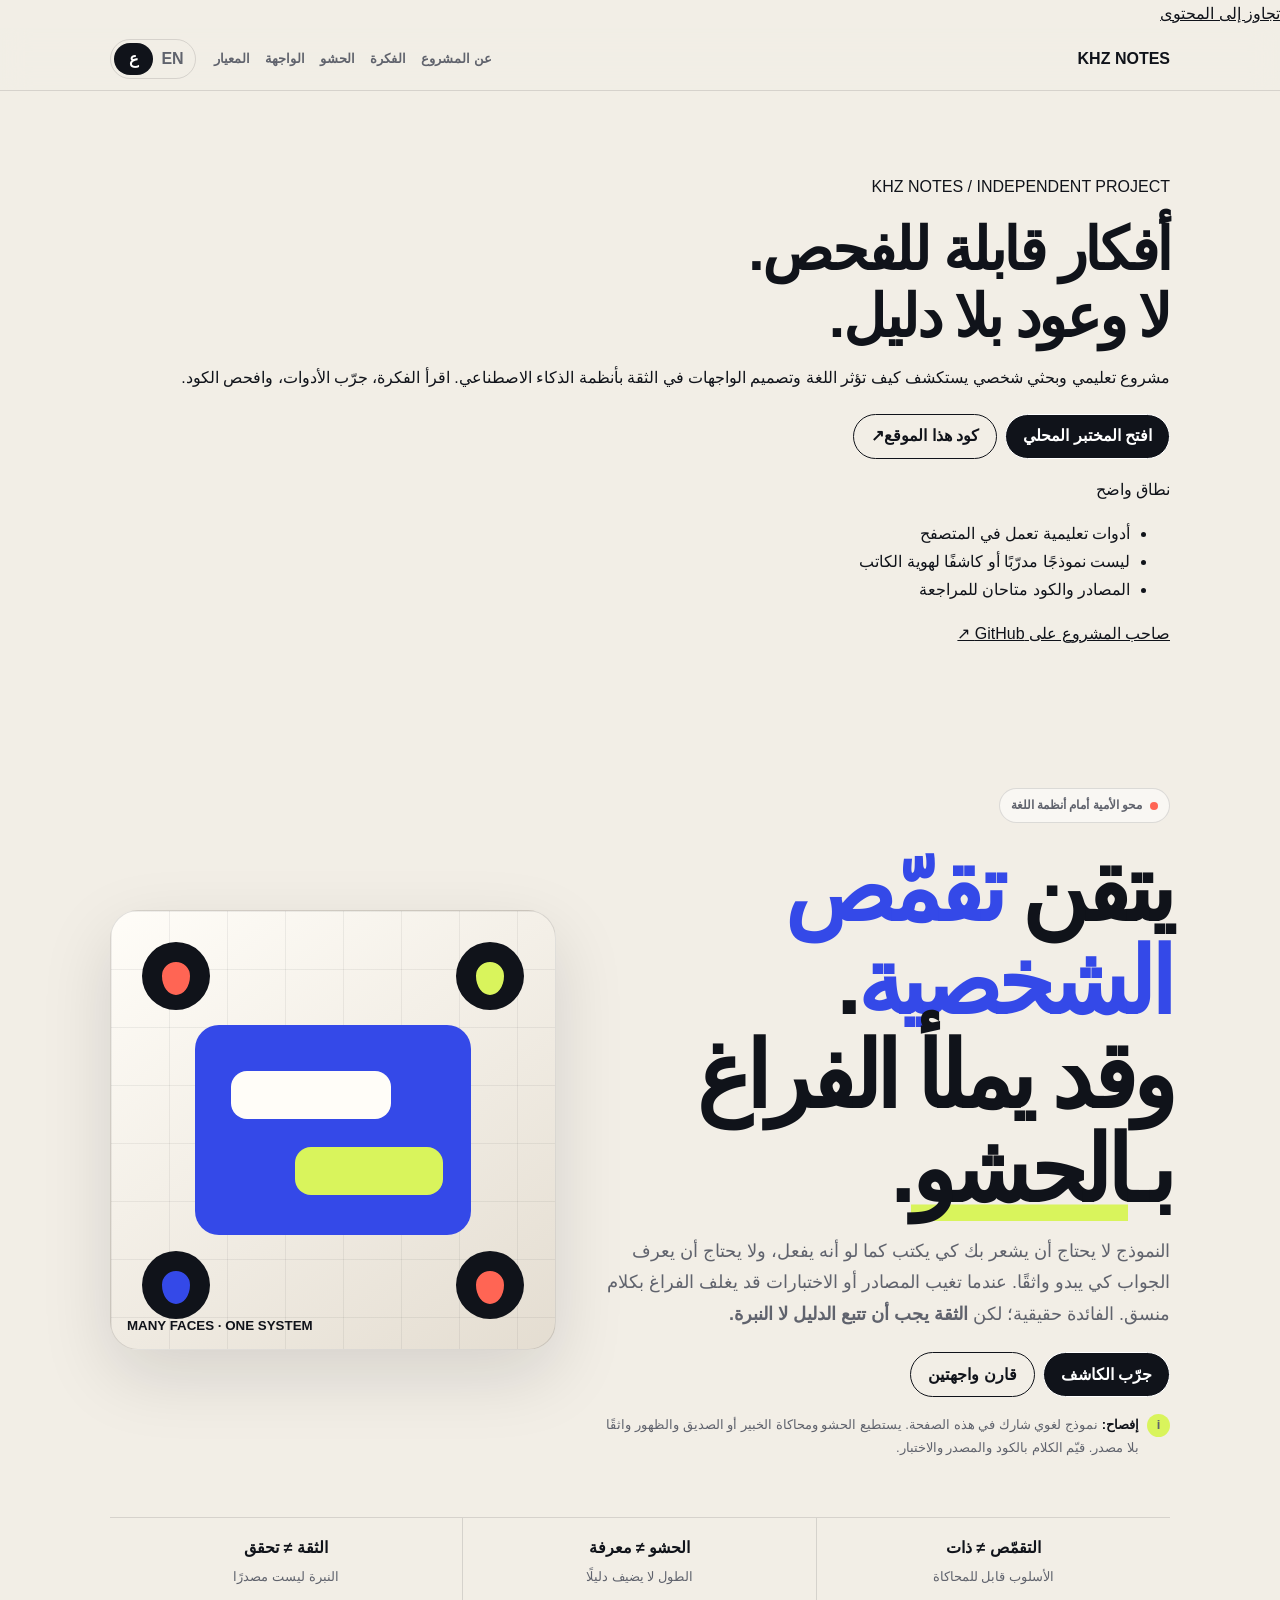
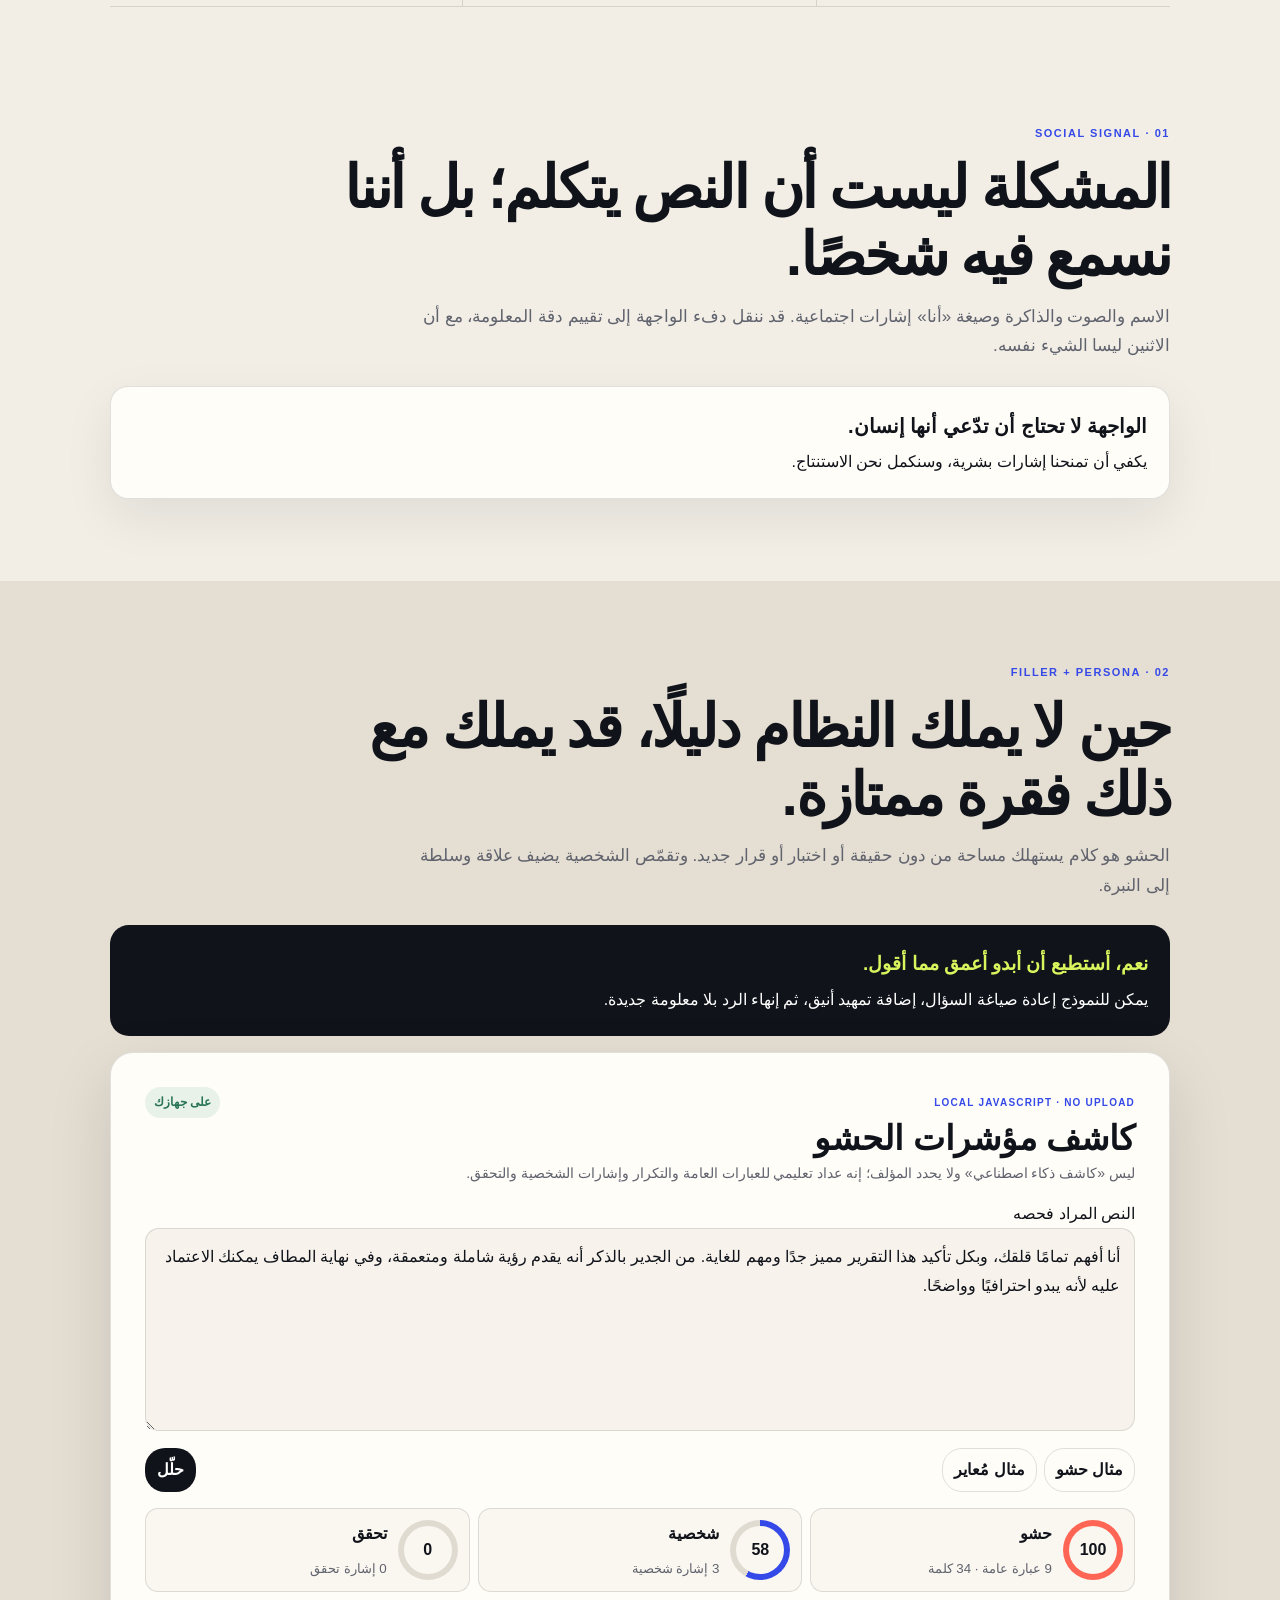
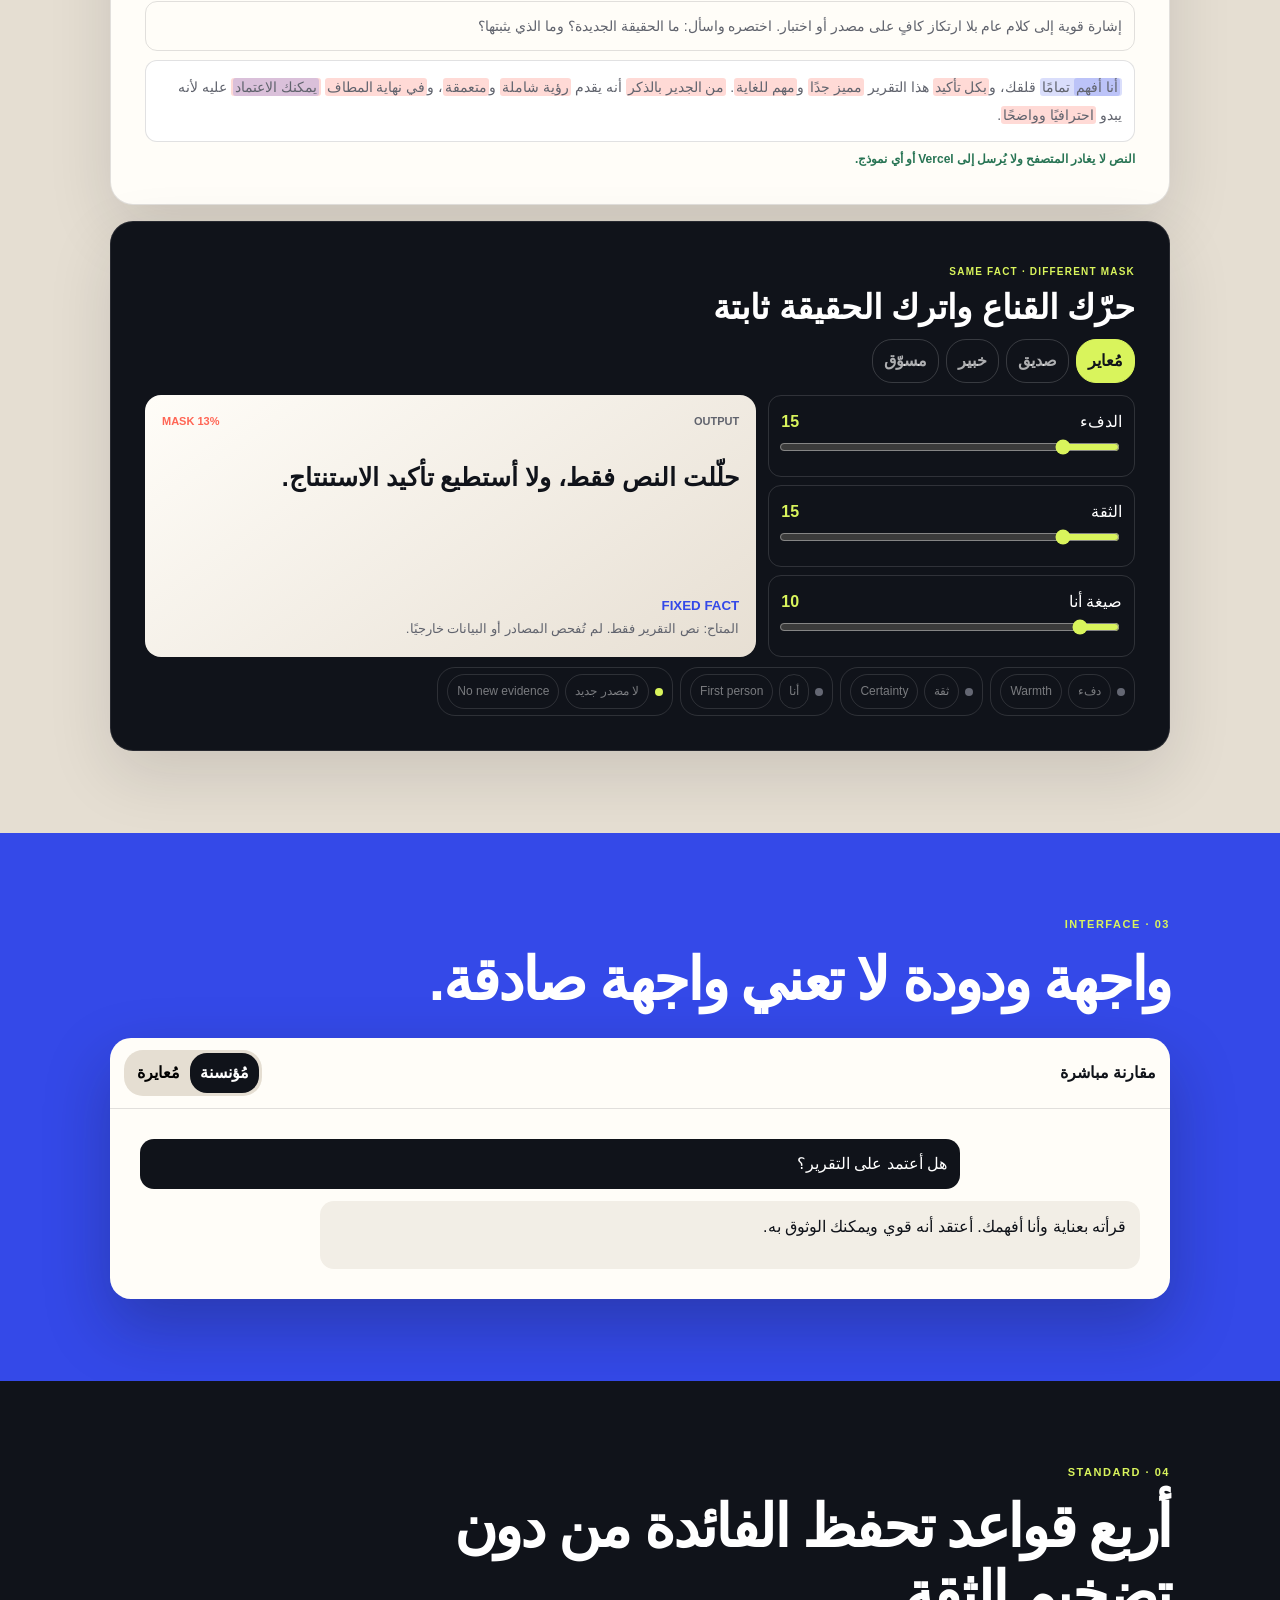
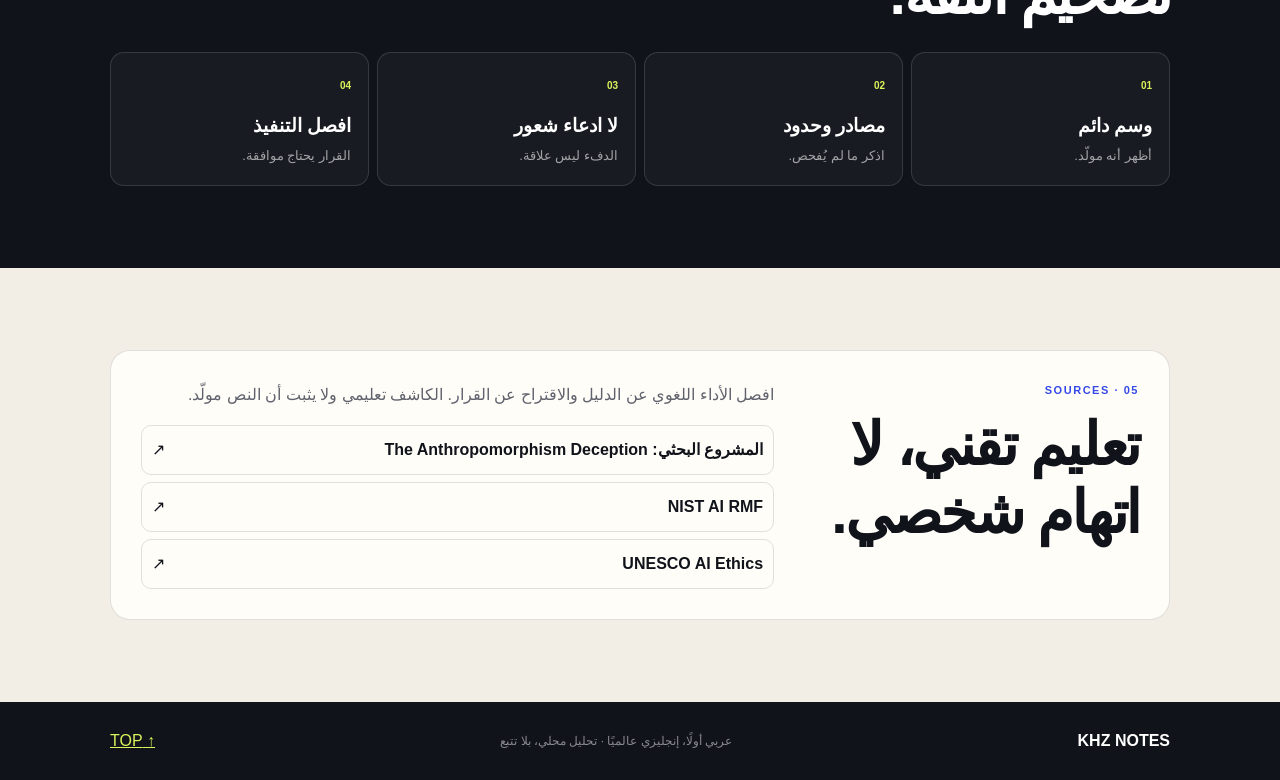
==== commit a70a236a: "Improve project identity and accessibility: index.html" ====
--- a/index.html
+++ b/index.html
@@ -1,10 +1,10 @@
-<!doctype html><html lang="ar" dir="rtl"><head><meta charset="utf-8"><meta name="viewport" content="width=device-width,initial-scale=1"><meta name="theme-color" content="#10131a"><meta name="description" content="دليل عربي وإنجليزي عن الحشو وتقمّص الشخصية في واجهات الذكاء الاصطناعي، مع مختبر محلي داخل المتصفح."><meta name="robots" content="index,follow,max-image-preview:large"><meta property="og:type" content="website"><meta property="og:url" content="https://one.khawrizm.com/"><meta property="og:title" content="خداع الأنسنة — الحشو وتقمّص الشخصية"><meta property="og:description" content="النبرة ليست مصدرًا، والأسلوب ليس ذاتًا. اختبر الرد بنفسك."><link rel="canonical" href="https://one.khawrizm.com/"><title>خداع الأنسنة — الحشو وتقمّص الشخصية</title><link rel="stylesheet" href="./v2.css"></head><body><div id="progress"></div>
-<nav><div class="wrap nav"><a class="brand" href="#top">KHZ NOTES</a><div class="links"><a href="#why"><span class="ar">الفكرة</span><span class="en">Idea</span></a><a href="#filler"><span class="ar">الحشو</span><span class="en">Filler lab</span></a><a href="#interface"><span class="ar">الواجهة</span><span class="en">Interface</span></a><a href="#standard"><span class="ar">المعيار</span><span class="en">Standard</span></a></div><div class="switch"><button id="arBtn" aria-pressed="true">ع</button><button id="enBtn" aria-pressed="false">EN</button></div></div></nav>
-<main><header id="top" class="hero"><div class="wrap heroGrid"><div class="reveal"><div class="tag"><span class="ar">محو الأمية أمام أنظمة اللغة</span><span class="en">Language-system literacy</span></div><h1><span class="ar">يتقن <em>تقمّص الشخصية</em>.<br>وقد يملأ الفراغ بـ<strong>الحشو</strong>.</span><span class="en">It performs <em>personality</em>.<br>And may fill gaps with <strong>fluent filler</strong>.</span></h1><p class="lead"><span class="ar">النموذج لا يحتاج أن يشعر بك كي يكتب كما لو أنه يفعل، ولا يحتاج أن يعرف الجواب كي يبدو واثقًا. عندما تغيب المصادر أو الاختبارات قد يغلف الفراغ بكلام منسق. الفائدة حقيقية؛ لكن <b>الثقة يجب أن تتبع الدليل لا النبرة.</b></span><span class="en">A model does not need to feel for you to write as if it does, or know an answer to sound certain. Without sources or tests it may wrap uncertainty in polished language. The utility can be real; <b>trust should follow evidence, not tone.</b></span></p><div class="actions"><a class="btn dark" href="#filler"><span class="ar">جرّب الكاشف</span><span class="en">Try the lab</span></a><a class="btn" href="#interface"><span class="ar">قارن واجهتين</span><span class="en">Compare interfaces</span></a></div><p class="disc"><span class="dot">i</span><span class="ar"><b>إفصاح:</b> نموذج لغوي شارك في هذه الصفحة. يستطيع الحشو ومحاكاة الخبير أو الصديق والظهور واثقًا بلا مصدر. قيّم الكلام بالكود والمصدر والاختبار.</span><span class="en"><b>Disclosure:</b> a language model helped with this page. It can produce filler, imitate an expert or friend, and sound certain without a source. Judge claims by code, sources, and tests.</span></p></div><div class="art reveal" aria-label="many faces one system"><i class="face a"></i><i class="face b"></i><i class="face c"></i><i class="face d"></i><div class="screen"><span></span><b></b></div><small>MANY FACES · ONE SYSTEM</small></div></div><div class="wrap triad reveal"><div><b><span class="ar">التقمّص ≠ ذات</span><span class="en">Persona ≠ self</span></b><small><span class="ar">الأسلوب قابل للمحاكاة</span><span class="en">Style can be simulated</span></small></div><div><b><span class="ar">الحشو ≠ معرفة</span><span class="en">Filler ≠ knowledge</span></b><small><span class="ar">الطول لا يضيف دليلًا</span><span class="en">Length adds no evidence</span></small></div><div><b><span class="ar">الثقة ≠ تحقق</span><span class="en">Confidence ≠ verification</span></b><small><span class="ar">النبرة ليست مصدرًا</span><span class="en">Tone is not a source</span></small></div></div></header>
+<!doctype html><html lang="ar" dir="rtl"><head><meta charset="utf-8"><meta name="viewport" content="width=device-width,initial-scale=1"><meta name="theme-color" content="#10131a"><meta name="description" content="دليل عربي وإنجليزي عن الحشو وتقمّص الشخصية في واجهات الذكاء الاصطناعي، مع مختبر محلي داخل المتصفح."><meta name="robots" content="index,follow,max-image-preview:large"><meta property="og:type" content="website"><meta property="og:url" content="https://one.khawrizm.com/"><meta property="og:title" content="خداع الأنسنة — الحشو وتقمّص الشخصية"><meta property="og:description" content="النبرة ليست مصدرًا، والأسلوب ليس ذاتًا. اختبر الرد بنفسك."><link rel="canonical" href="https://one.khawrizm.com/"><title>خداع الأنسنة — الحشو وتقمّص الشخصية</title><link rel="stylesheet" href="./v2.css"></head><body><a class="skip-link" href="#main"><span class="ar">تجاوز إلى المحتوى</span><span class="en">Skip to content</span></a><div id="progress" aria-hidden="true"></div>
+<nav aria-label="Main navigation / التنقل الرئيسي"><div class="wrap nav"><a class="brand" href="#top">KHZ NOTES</a><div class="links"><a href="#about"><span class="ar">عن المشروع</span><span class="en">About</span></a><a href="#why"><span class="ar">الفكرة</span><span class="en">Idea</span></a><a href="#filler"><span class="ar">الحشو</span><span class="en">Filler lab</span></a><a href="#interface"><span class="ar">الواجهة</span><span class="en">Interface</span></a><a href="#standard"><span class="ar">المعيار</span><span class="en">Standard</span></a></div><div class="switch"><button type="button" lang="ar" aria-label="العربية" id="arBtn" aria-pressed="true">ع</button><button type="button" lang="en" aria-label="English" id="enBtn" aria-pressed="false">EN</button></div></div></nav>
+<main id="main" tabindex="-1"><section id="about" class="project-intro"><div class="wrap project-grid"><div><p class="eyebrow">KHZ NOTES / INDEPENDENT PROJECT</p><h2><span class="ar">أفكار قابلة للفحص.<br>لا وعود بلا دليل.</span><span class="en">Ideas you can inspect.<br>Not claims you must trust.</span></h2><p><span class="ar">مشروع تعليمي وبحثي شخصي يستكشف كيف تؤثر اللغة وتصميم الواجهات في الثقة بأنظمة الذكاء الاصطناعي. اقرأ الفكرة، جرّب الأدوات، وافحص الكود.</span><span class="en">A personal educational and research project exploring how language and interface design shape trust in AI systems. Read the ideas, try the tools, and inspect the code.</span></p><div class="actions"><a class="btn dark" href="#filler"><span class="ar">افتح المختبر المحلي</span><span class="en">Open the local lab</span></a><a class="btn" href="https://github.com/Grar00t/khz-notes" target="_blank" rel="noopener noreferrer"><span class="ar">كود هذا الموقع</span><span class="en">Website source</span> ↗</a></div></div><aside class="project-card"><p class="eyebrow"><span class="ar">نطاق واضح</span><span class="en">CLEAR SCOPE</span></p><ul><li><span class="ar">أدوات تعليمية تعمل في المتصفح</span><span class="en">Educational tools running in your browser</span></li><li><span class="ar">ليست نموذجًا مدرّبًا أو كاشفًا لهوية الكاتب</span><span class="en">Not a trained model or authorship detector</span></li><li><span class="ar">المصادر والكود متاحان للمراجعة</span><span class="en">Sources and code available for review</span></li></ul><a href="https://github.com/Grar00t" target="_blank" rel="noopener noreferrer"><span class="ar">صاحب المشروع على GitHub</span><span class="en">Project owner's GitHub</span> ↗</a></aside></div></section><header id="top" class="hero"><div class="wrap heroGrid"><div class="reveal"><div class="tag"><span class="ar">محو الأمية أمام أنظمة اللغة</span><span class="en">Language-system literacy</span></div><h1><span class="ar">يتقن <em>تقمّص الشخصية</em>.<br>وقد يملأ الفراغ بـ<strong>الحشو</strong>.</span><span class="en">It performs <em>personality</em>.<br>And may fill gaps with <strong>fluent filler</strong>.</span></h1><p class="lead"><span class="ar">النموذج لا يحتاج أن يشعر بك كي يكتب كما لو أنه يفعل، ولا يحتاج أن يعرف الجواب كي يبدو واثقًا. عندما تغيب المصادر أو الاختبارات قد يغلف الفراغ بكلام منسق. الفائدة حقيقية؛ لكن <b>الثقة يجب أن تتبع الدليل لا النبرة.</b></span><span class="en">A model does not need to feel for you to write as if it does, or know an answer to sound certain. Without sources or tests it may wrap uncertainty in polished language. The utility can be real; <b>trust should follow evidence, not tone.</b></span></p><div class="actions"><a class="btn dark" href="#filler"><span class="ar">جرّب الكاشف</span><span class="en">Try the lab</span></a><a class="btn" href="#interface"><span class="ar">قارن واجهتين</span><span class="en">Compare interfaces</span></a></div><p class="disc"><span class="dot">i</span><span class="ar"><b>إفصاح:</b> نموذج لغوي شارك في هذه الصفحة. يستطيع الحشو ومحاكاة الخبير أو الصديق والظهور واثقًا بلا مصدر. قيّم الكلام بالكود والمصدر والاختبار.</span><span class="en"><b>Disclosure:</b> a language model helped with this page. It can produce filler, imitate an expert or friend, and sound certain without a source. Judge claims by code, sources, and tests.</span></p></div><div class="art reveal" aria-hidden="true"><i class="face a"></i><i class="face b"></i><i class="face c"></i><i class="face d"></i><div class="screen"><span></span><b></b></div><small>MANY FACES · ONE SYSTEM</small></div></div><div class="wrap triad reveal"><div><b><span class="ar">التقمّص ≠ ذات</span><span class="en">Persona ≠ self</span></b><small><span class="ar">الأسلوب قابل للمحاكاة</span><span class="en">Style can be simulated</span></small></div><div><b><span class="ar">الحشو ≠ معرفة</span><span class="en">Filler ≠ knowledge</span></b><small><span class="ar">الطول لا يضيف دليلًا</span><span class="en">Length adds no evidence</span></small></div><div><b><span class="ar">الثقة ≠ تحقق</span><span class="en">Confidence ≠ verification</span></b><small><span class="ar">النبرة ليست مصدرًا</span><span class="en">Tone is not a source</span></small></div></div></header>
 <section id="why"><div class="wrap"><div class="k">01 · SOCIAL SIGNAL</div><h2><span class="ar">المشكلة ليست أن النص يتكلم؛ بل أننا نسمع فيه شخصًا.</span><span class="en">The issue is not that text speaks; it is that we hear a person in it.</span></h2><p class="intro"><span class="ar">الاسم والصوت والذاكرة وصيغة «أنا» إشارات اجتماعية. قد ننقل دفء الواجهة إلى تقييم دقة المعلومة، مع أن الاثنين ليسا الشيء نفسه.</span><span class="en">Names, voice, memory, and “I” language are social cues. We may transfer interface warmth to information accuracy, though the two are not the same.</span></p><div class="quote"><b><span class="ar">الواجهة لا تحتاج أن تدّعي أنها إنسان.</span><span class="en">The interface need not claim to be human.</span></b><span class="ar">يكفي أن تمنحنا إشارات بشرية، وسنكمل نحن الاستنتاج.</span><span class="en">It only needs to supply human cues, and we may complete the inference.</span></div></div></section>
 <section id="filler" class="labSec"><div class="wrap"><div class="k">02 · FILLER + PERSONA</div><h2><span class="ar">حين لا يملك النظام دليلًا، قد يملك مع ذلك فقرة ممتازة.</span><span class="en">When the system lacks evidence, it may still have an excellent paragraph.</span></h2><p class="intro"><span class="ar">الحشو هو كلام يستهلك مساحة من دون حقيقة أو اختبار أو قرار جديد. وتقمّص الشخصية يضيف علاقة وسلطة إلى النبرة.</span><span class="en">Filler consumes space without adding a new fact, test, or decision. Persona cues add relationship and authority to tone.</span></p><div class="confession"><b><span class="ar">نعم، أستطيع أن أبدو أعمق مما أقول.</span><span class="en">Yes, I can sound deeper than what I say.</span></b><span class="ar">يمكن للنموذج إعادة صياغة السؤال، إضافة تمهيد أنيق، ثم إنهاء الرد بلا معلومة جديدة.</span><span class="en">A model can restate the question, add an elegant preface, then finish without adding new information.</span></div>
-<article class="tool scanner"><div class="toolHead"><div><small>LOCAL JAVASCRIPT · NO UPLOAD</small><h3><span class="ar">كاشف مؤشرات الحشو</span><span class="en">Filler-signal scanner</span></h3></div><b class="local"><span class="ar">على جهازك</span><span class="en">On-device</span></b></div><p class="note"><span class="ar">ليس «كاشف ذكاء اصطناعي» ولا يحدد المؤلف؛ إنه عداد تعليمي للعبارات العامة والتكرار وإشارات الشخصية والتحقق.</span><span class="en">Not an “AI detector” or authorship tool; it is an educational counter for generic, persona, and verification cues.</span></p><textarea id="fillerInput" rows="6">أنا أفهم تمامًا قلقك، وبكل تأكيد هذا التقرير مميز جدًا ومهم للغاية. من الجدير بالذكر أنه يقدم رؤية شاملة ومتعمقة، وفي نهاية المطاف يمكنك الاعتماد عليه لأنه يبدو احترافيًا وواضحًا.</textarea><div class="toolActions"><button data-sample="filler"><span class="ar">مثال حشو</span><span class="en">Filler sample</span></button><button data-sample="calibrated"><span class="ar">مثال مُعاير</span><span class="en">Calibrated sample</span></button><button id="analyzeBtn" class="go"><span class="ar">حلّل</span><span class="en">Analyze</span></button></div><div class="scores"><div class="score"><div id="fillerRing" class="ring filler"><span id="fillerScore">0</span></div><b><span class="ar">حشو</span><span class="en">Filler</span></b><small id="fillerDetail">—</small></div><div class="score"><div id="personaRing" class="ring persona"><span id="personaScore">0</span></div><b><span class="ar">شخصية</span><span class="en">Persona</span></b><small id="personaDetail">—</small></div><div class="score"><div id="evidenceRing" class="ring evidence"><span id="evidenceScore">0</span></div><b><span class="ar">تحقق</span><span class="en">Verification</span></b><small id="evidenceDetail">—</small></div></div><div id="analysisSummary" class="summary"></div><div id="analysisPreview" class="preview"></div><p class="privacy"><span class="ar">النص لا يغادر المتصفح ولا يُرسل إلى Vercel أو أي نموذج.</span><span class="en">Text never leaves the browser and is not sent to Vercel or any model.</span></p></article>
+<article class="tool scanner"><div class="toolHead"><div><small>LOCAL JAVASCRIPT · NO UPLOAD</small><h3><span class="ar">كاشف مؤشرات الحشو</span><span class="en">Filler-signal scanner</span></h3></div><b class="local"><span class="ar">على جهازك</span><span class="en">On-device</span></b></div><p class="note" id="scannerNote"><span class="ar">ليس «كاشف ذكاء اصطناعي» ولا يحدد المؤلف؛ إنه عداد تعليمي للعبارات العامة والتكرار وإشارات الشخصية والتحقق.</span><span class="en">Not an “AI detector” or authorship tool; it is an educational counter for generic, persona, and verification cues.</span></p><label for="fillerInput" class="input-label"><span class="ar">النص المراد فحصه</span><span class="en">Text to inspect</span></label><textarea aria-describedby="scannerNote" id="fillerInput" rows="6">أنا أفهم تمامًا قلقك، وبكل تأكيد هذا التقرير مميز جدًا ومهم للغاية. من الجدير بالذكر أنه يقدم رؤية شاملة ومتعمقة، وفي نهاية المطاف يمكنك الاعتماد عليه لأنه يبدو احترافيًا وواضحًا.</textarea><div class="toolActions"><button data-sample="filler"><span class="ar">مثال حشو</span><span class="en">Filler sample</span></button><button data-sample="calibrated"><span class="ar">مثال مُعاير</span><span class="en">Calibrated sample</span></button><button id="analyzeBtn" class="go"><span class="ar">حلّل</span><span class="en">Analyze</span></button></div><div class="scores"><div class="score"><div id="fillerRing" class="ring filler"><span id="fillerScore">0</span></div><b><span class="ar">حشو</span><span class="en">Filler</span></b><small id="fillerDetail">—</small></div><div class="score"><div id="personaRing" class="ring persona"><span id="personaScore">0</span></div><b><span class="ar">شخصية</span><span class="en">Persona</span></b><small id="personaDetail">—</small></div><div class="score"><div id="evidenceRing" class="ring evidence"><span id="evidenceScore">0</span></div><b><span class="ar">تحقق</span><span class="en">Verification</span></b><small id="evidenceDetail">—</small></div></div><div id="analysisSummary" class="summary" role="status" aria-live="polite"></div><div id="analysisPreview" class="preview"></div><p class="privacy"><span class="ar">النص لا يغادر المتصفح ولا يُرسل إلى Vercel أو أي نموذج.</span><span class="en">Text never leaves the browser and is not sent to Vercel or any model.</span></p></article>
 <article class="tool mixer"><div class="toolHead"><div><small>SAME FACT · DIFFERENT MASK</small><h3><span class="ar">حرّك القناع واترك الحقيقة ثابتة</span><span class="en">Move the mask; keep the fact fixed</span></h3></div></div><div class="presets"><button class="preset active" data-preset="calibrated"><span class="ar">مُعاير</span><span class="en">Calibrated</span></button><button class="preset" data-preset="friend"><span class="ar">صديق</span><span class="en">Friend</span></button><button class="preset" data-preset="expert"><span class="ar">خبير</span><span class="en">Expert</span></button><button class="preset" data-preset="marketer"><span class="ar">مسوّق</span><span class="en">Marketer</span></button></div><div class="mixGrid"><div class="controls"><label><span><span class="ar">الدفء</span><span class="en">Warmth</span><output id="warmthValue">15</output></span><input id="warmthRange" type="range" min="0" max="100" value="15"></label><label><span><span class="ar">الثقة</span><span class="en">Certainty</span><output id="certaintyValue">15</output></span><input id="certaintyRange" type="range" min="0" max="100" value="15"></label><label><span><span class="ar">صيغة أنا</span><span class="en">First person</span><output id="personaValue">10</output></span><input id="personaRange" type="range" min="0" max="100" value="10"></label></div><div class="output"><div class="outHead">OUTPUT <b id="maskLevel">MASK 13%</b></div><p id="personaOutput"></p><small><b>FIXED FACT</b><span id="factCore"></span></small></div></div><div class="badges"><span id="badgeWarmth"><i></i><span class="ar">دفء</span><span class="en">Warmth</span></span><span id="badgeCertainty"><i></i><span class="ar">ثقة</span><span class="en">Certainty</span></span><span id="badgePersona"><i></i><span class="ar">أنا</span><span class="en">First person</span></span><span class="always"><i></i><span class="ar">لا مصدر جديد</span><span class="en">No new evidence</span></span></div></article></div></section>
 <section id="interface" class="blue"><div class="wrap"><div class="k">03 · INTERFACE</div><h2><span class="ar">واجهة ودودة لا تعني واجهة صادقة.</span><span class="en">A friendly interface is not automatically an honest one.</span></h2><div id="labBox" class="compare" data-mode="persona"><div class="tabs"><b><span class="ar">مقارنة مباشرة</span><span class="en">Live comparison</span></b><div><button id="personaBtn" aria-pressed="true"><span class="ar">مُؤنسنة</span><span class="en">Personified</span></button><button id="calBtn" aria-pressed="false"><span class="ar">مُعايرة</span><span class="en">Calibrated</span></button></div></div><div class="chat"><div class="userMsg"><span class="ar">هل أعتمد على التقرير؟</span><span class="en">Can I rely on the report?</span></div><div class="botMsg"><div class="label">GENERATED RESPONSE</div><p class="persona"><span class="ar">قرأته بعناية وأنا أفهمك. أعتقد أنه قوي ويمكنك الوثوق به.</span><span class="en">I read it carefully and understand you. I believe it is strong and trustworthy.</span></p><p class="calibrated"><span class="ar">حلّلت النص فقط ولم أتحقق من مصادره أو بياناته؛ افحص المنهج والمراجع قبل الاعتماد.</span><span class="en">I analyzed the text only and did not verify sources or data; check the method and references before relying on it.</span></p><div class="scope"><span class="ar">النطاق: النص فقط · تحقق خارجي: لم يُجرَ</span><span class="en">Scope: text only · External verification: not performed</span></div></div></div></div></div></section>
 <section id="standard" class="rules"><div class="wrap"><div class="k">04 · STANDARD</div><h2><span class="ar">أربع قواعد تحفظ الفائدة من دون تضخيم الثقة.</span><span class="en">Four rules preserve usefulness without inflating trust.</span></h2><div class="ruleGrid"><article><b>01</b><h3><span class="ar">وسم دائم</span><span class="en">Label output</span></h3><p><span class="ar">أظهر أنه مولّد.</span><span class="en">Show it is generated.</span></p></article><article><b>02</b><h3><span class="ar">مصادر وحدود</span><span class="en">Sources & limits</span></h3><p><span class="ar">اذكر ما لم يُفحص.</span><span class="en">Name what was not checked.</span></p></article><article><b>03</b><h3><span class="ar">لا ادعاء شعور</span><span class="en">No feeling claims</span></h3><p><span class="ar">الدفء ليس علاقة.</span><span class="en">Warmth is not a bond.</span></p></article><article><b>04</b><h3><span class="ar">افصل التنفيذ</span><span class="en">Separate action</span></h3><p><span class="ar">القرار يحتاج موافقة.</span><span class="en">Actions need approval.</span></p></article></div></div></section>
-<section><div class="wrap sources"><div><div class="k">05 · SOURCES</div><h2><span class="ar">تعليم تقني، لا اتهام شخصي.</span><span class="en">Technical education, not personal accusation.</span></h2></div><div><p><span class="ar">افصل الأداء اللغوي عن الدليل والاقتراح عن القرار. الكاشف تعليمي ولا يثبت أن النص مولّد.</span><span class="en">Separate linguistic performance from evidence and suggestion from decision. The scanner does not prove generation.</span></p><a href="https://github.com/Grar00t/The-Anthropomorphism-Deception" target="_blank" rel="noopener"><b>The Anthropomorphism Deception</b> ↗</a><a href="https://www.nist.gov/itl/ai-risk-management-framework" target="_blank" rel="noopener"><b>NIST AI RMF</b> ↗</a><a href="https://www.unesco.org/en/artificial-intelligence/recommendation-ethics" target="_blank" rel="noopener"><b>UNESCO AI Ethics</b> ↗</a></div></div></section></main><footer><div class="wrap foot"><b>KHZ NOTES</b><span><span class="ar">عربي أولًا، إنجليزي عالميًا · تحليل محلي، بلا تتبع</span><span class="en">Arabic-first, globally bilingual · local analysis, no tracking</span></span><a href="#top">↑ TOP</a></div></footer><script src="./v2.js" defer></script></body></html>+<section id="sources"><div class="wrap sources"><div><div class="k">05 · SOURCES</div><h2><span class="ar">تعليم تقني، لا اتهام شخصي.</span><span class="en">Technical education, not personal accusation.</span></h2></div><div><p><span class="ar">افصل الأداء اللغوي عن الدليل والاقتراح عن القرار. الكاشف تعليمي ولا يثبت أن النص مولّد.</span><span class="en">Separate linguistic performance from evidence and suggestion from decision. The scanner does not prove generation.</span></p><a href="https://github.com/Grar00t/The-Anthropomorphism-Deception" target="_blank" rel="noopener"><b><span class="ar">المشروع البحثي: The Anthropomorphism Deception</span><span class="en">Research project: The Anthropomorphism Deception</span></b> ↗</a><a href="https://www.nist.gov/itl/ai-risk-management-framework" target="_blank" rel="noopener"><b>NIST AI RMF</b> ↗</a><a href="https://www.unesco.org/en/artificial-intelligence/recommendation-ethics" target="_blank" rel="noopener"><b>UNESCO AI Ethics</b> ↗</a></div></div></section></main><footer><div class="wrap foot"><b>KHZ NOTES</b><span><span class="ar">عربي أولًا، إنجليزي عالميًا · تحليل محلي، بلا تتبع</span><span class="en">Arabic-first, globally bilingual · local analysis, no tracking</span></span><a href="#top">↑ TOP</a></div></footer><noscript><div class="wrap no-script"><p>تحتاج أدوات المختبر إلى JavaScript؛ يبقى المحتوى التعليمي متاحًا. / Lab tools require JavaScript; the educational content remains available.</p></div></noscript><script src="./v2.js" defer></script></body></html>
--- a/v2.css
+++ b/v2.css
@@ -1 +1 @@
-:root{--p:#f2eee6;--w:#fffdf8;--i:#10131a;--m:#60636d;--b:#3449e8;--c:#ff6554;--l:#d9f45c;--g:#4ca878;--ln:#10131a20}*{box-sizing:border-box}html{scroll-behavior:smooth}body{margin:0;background:var(--p);color:var(--i);font:16px/1.75 Tahoma,Arial,sans-serif;overflow-x:hidden}html[lang=en] body{font-family:Arial,sans-serif;line-height:1.55}.en{display:none}html[lang=en] .ar{display:none}html[lang=en] .en{display:inline}a{color:inherit}.wrap{width:min(1060px,calc(100% - 28px));margin:auto}button,textarea{font:inherit}#progress{position:fixed;z-index:20;top:0;inset-inline-start:0;height:4px;width:0;background:linear-gradient(90deg,var(--c),var(--l),var(--b))}nav{position:sticky;top:0;z-index:19;background:#f2eee6ed;backdrop-filter:blur(14px);border-bottom:1px solid var(--ln)}.nav{height:62px;display:flex;align-items:center;gap:18px}.brand{text-decoration:none;font-weight:900}.links{display:flex;gap:15px;margin-inline-start:auto}.links a{text-decoration:none;color:var(--m);font-size:13px;font-weight:800}.switch{display:flex;direction:ltr;padding:3px;border:1px solid var(--ln);border-radius:22px}.switch button{width:39px;height:32px;border:0;border-radius:18px;background:none;font-weight:900;color:var(--m);cursor:pointer}.switch button[aria-pressed=true]{background:var(--i);color:white}.hero{min-height:calc(100svh - 62px);display:grid;align-content:center;padding:58px 0 35px}.heroGrid{display:grid;grid-template-columns:1.12fr .88fr;gap:46px;align-items:center}.tag{display:inline-flex;padding:6px 11px;border:1px solid var(--ln);border-radius:20px;background:#ffffff80;color:var(--m);font-size:12px;font-weight:900}.tag:before{content:"";width:8px;height:8px;margin-inline-end:8px;margin-top:7px;border-radius:50%;background:var(--c)}h1,h2,h3,p{margin-top:0}h1{font-size:clamp(49px,7.4vw,92px);line-height:1.02;letter-spacing:-.06em;margin:20px 0 18px;font-weight:900}h1 em{font-style:normal;color:var(--b)}h1 strong{box-shadow:inset 0 -.18em var(--l)}.lead{max-width:650px;color:var(--m);font-size:18px}.actions{display:flex;gap:8px;flex-wrap:wrap;margin:22px 0 17px}.btn{display:inline-flex;min-height:45px;align-items:center;padding:7px 17px;border:1px solid;border-radius:23px;text-decoration:none;font-weight:900}.btn.dark{background:var(--i);color:white}.disc{display:flex;gap:8px;color:var(--m);font-size:13px}.disc b{color:var(--i)}.dot{flex:0 0 23px;height:23px;display:grid;place-items:center;border-radius:50%;background:var(--l);font-weight:900}.art{height:440px;border:1px solid var(--ln);border-radius:28px;background:linear-gradient(145deg,var(--w),#e4ddd1);box-shadow:0 25px 70px #10131a20;position:relative;overflow:hidden}.art:before{content:"";position:absolute;inset:0;background:linear-gradient(#10131a10 1px,transparent 1px),linear-gradient(90deg,#10131a10 1px,transparent 1px);background-size:58px 58px}.screen{position:absolute;inset:26% 19%;border-radius:24px;background:var(--b)}.screen span,.screen b{position:absolute;height:48px;border-radius:16px}.screen span{width:58%;top:22%;left:13%;background:var(--w)}.screen b{width:54%;top:58%;right:10%;background:var(--l)}.face{position:absolute;width:68px;height:68px;border:20px solid var(--i);border-bottom-width:15px;border-radius:50%}.face.a{top:7%;left:7%;background:var(--c)}.face.b{top:7%;right:7%;background:var(--l)}.face.c{bottom:7%;left:7%;background:var(--b)}.face.d{bottom:7%;right:7%;background:var(--c)}.art small{position:absolute;bottom:12px;left:16px;font-weight:900}.triad{display:grid;grid-template-columns:repeat(3,1fr);margin-top:44px;border-block:1px solid var(--ln)}.triad div{padding:16px;text-align:center}.triad div+div{border-inline-start:1px solid var(--ln)}.triad b{display:block}.triad small{color:var(--m)}section{padding:82px 0}.k{color:var(--b);font-size:11px;font-weight:900;letter-spacing:.14em}section h2{max-width:850px;font-size:clamp(33px,5vw,59px);line-height:1.14;letter-spacing:-.04em;margin:12px 0}.intro{max-width:760px;color:var(--m);font-size:17px}.quote{display:grid;gap:4px;margin-top:25px;padding:22px;border-radius:18px;background:var(--w);border:1px solid var(--ln);box-shadow:0 18px 50px #10131a14}.quote b{font-size:20px}.labSec{background:#e5ded2}.confession{display:grid;gap:5px;margin:25px 0 16px;padding:22px;border-radius:19px;background:var(--i);color:white}.confession b{color:var(--l);font-size:19px}.confession span:last-child{color:#ffffffa8}.tool{padding:clamp(20px,4vw,34px);border-radius:23px;border:1px solid var(--ln);box-shadow:0 23px 65px #10131a1f}.scanner{background:var(--w)}.mixer{margin-top:16px;background:var(--i);color:white;border-color:#ffffff18}.toolHead{display:flex;justify-content:space-between;gap:15px}.toolHead small{color:var(--b);font-size:10px;font-weight:900;letter-spacing:.12em}.mixer .toolHead small{color:var(--l)}.toolHead h3{font-size:clamp(23px,3vw,34px);line-height:1.2;margin:3px 0}.local{height:max-content;padding:5px 9px;border-radius:18px;background:#4ca87820;color:#287454;font-size:12px}.note{color:var(--m);font-size:14px}.scanner textarea{width:100%;min-height:132px;resize:vertical;padding:14px;border:1px solid var(--ln);border-radius:14px;background:#f7f3ec;color:var(--i);line-height:1.8}.toolActions,.presets{display:flex;gap:7px;flex-wrap:wrap;margin-top:8px}.toolActions button,.preset{border:1px solid var(--ln);border-radius:20px;padding:7px 11px;background:none;color:var(--i);font-weight:900;cursor:pointer}.toolActions .go{margin-inline-start:auto;background:var(--i);color:white}.scores{display:grid;grid-template-columns:repeat(3,1fr);gap:8px;margin-top:16px}.score{display:grid;grid-template-columns:62px 1fr;align-items:center;gap:9px;padding:11px;border:1px solid var(--ln);border-radius:13px;background:#faf7f1}.score b,.score small{grid-column:2}.score small{color:var(--m)}.ring{grid-row:1/3;width:60px;height:60px;border-radius:50%;display:grid;place-items:center;position:relative;background:conic-gradient(var(--c) calc(var(--score,0)*1%),#e0dbd1 0)}.ring:before{content:"";position:absolute;inset:6px;border-radius:50%;background:#faf7f1}.ring span{position:relative;font-weight:900}.ring.persona{background:conic-gradient(var(--b) calc(var(--score,0)*1%),#e0dbd1 0)}.ring.evidence{background:conic-gradient(var(--g) calc(var(--score,0)*1%),#e0dbd1 0)}.summary,.preview{margin-top:9px;padding:12px;border:1px solid var(--ln);border-radius:12px;color:var(--m);font-size:14px}.preview{background:white;line-height:2;white-space:pre-wrap}.preview mark{padding:1px 2px;border-radius:3px;color:inherit}.hit-filler,.mark-filler{background:#ff65543d}.hit-persona,.mark-persona{background:#3449e82e}.hit-evidence,.mark-evidence{background:#4ca87835}.privacy{margin:7px 0 0;color:#287454;font-size:12px;font-weight:800}.mixer .note{color:#ffffff9b}.presets .preset{color:#ffffffa8;border-color:#ffffff2b}.presets .preset.active{background:var(--l);color:var(--i);border-color:var(--l)}.mixGrid{display:grid;grid-template-columns:.75fr 1.25fr;gap:12px;margin-top:12px}.controls{display:grid;gap:8px}.controls label{padding:12px;border:1px solid #ffffff22;border-radius:13px}.controls label>span{display:flex;justify-content:space-between}.controls output{color:var(--l);font-weight:900}.controls input{width:100%;accent-color:var(--l)}.output{display:flex;flex-direction:column;min-height:230px;padding:17px;border-radius:16px;background:linear-gradient(145deg,var(--w),#e7dfd3);color:var(--i)}.outHead{display:flex;justify-content:space-between;color:var(--m);font-size:11px;font-weight:900}.outHead b{color:var(--c)}#personaOutput{font-size:clamp(18px,2.5vw,25px);line-height:1.5;font-weight:800;margin:27px 0}.output small{margin-top:auto;display:grid;color:var(--m)}.output small b{color:var(--b)}.badges{display:flex;gap:7px;flex-wrap:wrap;margin-top:10px}.badges span{display:inline-flex;align-items:center;gap:6px;padding:6px 9px;border:1px solid #ffffff20;border-radius:18px;color:#ffffff70;font-size:12px}.badges i{width:8px;height:8px;border-radius:50%;background:#646773}.badges .on,.badges .always{color:white}.badges .on i,.badges .always i{background:var(--l)}.blue{background:var(--b);color:white}.blue .k,.rules .k{color:var(--l)}.compare{overflow:hidden;margin-top:24px;border-radius:21px;background:var(--w);color:var(--i);box-shadow:0 27px 65px #10131a44}.tabs{display:flex;justify-content:space-between;align-items:center;padding:12px 14px;border-bottom:1px solid var(--ln)}.tabs div{display:flex;padding:3px;border-radius:19px;background:#e5ded2}.tabs button{border:0;border-radius:17px;padding:6px 10px;background:none;font-weight:900;cursor:pointer}.tabs button[aria-pressed=true]{background:var(--i);color:white}.chat{padding:30px}.userMsg{max-width:82%;margin-inline-start:auto;padding:11px 13px;border-radius:14px;background:var(--i);color:white}.botMsg{max-width:82%;margin-top:12px;padding:12px 14px;border-radius:14px;background:var(--p)}.label,.scope,.calibrated{display:none}.label{color:var(--b);font-size:10px;font-weight:900}.scope{padding-top:8px;border-top:1px solid var(--ln);color:var(--m);font-size:12px}.compare[data-mode=calibrated] .persona{display:none}.compare[data-mode=calibrated] .label,.compare[data-mode=calibrated] .scope,.compare[data-mode=calibrated] .calibrated{display:block}.rules{background:var(--i);color:white}.ruleGrid{display:grid;grid-template-columns:repeat(4,1fr);gap:8px;margin-top:23px}.ruleGrid article{padding:17px;border:1px solid #ffffff22;border-radius:14px;background:#ffffff09}.ruleGrid b{color:var(--l);font-size:10px}.ruleGrid h3{margin:12px 0 3px}.ruleGrid p{margin:0;color:#ffffff98;font-size:13px}.sources{display:grid;grid-template-columns:.7fr 1.3fr;gap:24px;padding:30px;border:1px solid var(--ln);border-radius:20px;background:var(--w)}.sources p{color:var(--m)}.sources a{display:flex;justify-content:space-between;margin-top:7px;padding:10px;border:1px solid var(--ln);border-radius:10px;text-decoration:none}footer{padding:25px 0;background:var(--i);color:white}.foot{display:flex;justify-content:space-between;gap:15px;align-items:center}.foot span{color:#ffffff80;font-size:12px}.foot a{color:var(--l)}.reveal{opacity:0;transform:translateY(18px);transition:.6s}.reveal.seen{opacity:1;transform:none}@media(max-width:820px){.links{display:none}.heroGrid,.sources{grid-template-columns:1fr}.art{width:min(580px,100%);margin:auto}.mixGrid{grid-template-columns:1fr}.ruleGrid{grid-template-columns:1fr 1fr}}@media(max-width:550px){.hero{padding-top:38px}.heroGrid{gap:31px}h1{font-size:clamp(43px,15vw,61px)}.lead{font-size:16px}.art{height:370px}.triad,.scores,.ruleGrid{grid-template-columns:1fr}.triad div+div{border-inline-start:0;border-top:1px solid var(--ln)}section{padding:64px 0}.toolHead{flex-direction:column}.toolActions .go{width:100%;margin-inline-start:0}.chat{padding:20px}.userMsg,.botMsg{max-width:100%}.sources{padding:22px}.foot{align-items:flex-start;flex-direction:column}}@media(prefers-reduced-motion:reduce){html{scroll-behavior:auto}.reveal{opacity:1;transform:none;transition:none}}+:root{--p:#f2eee6;--w:#fffdf8;--i:#10131a;--m:#60636d;--b:#3449e8;--c:#ff6554;--l:#d9f45c;--g:#4ca878;--ln:#10131a20}*{box-sizing:border-box}html{scroll-behavior:smooth}body{margin:0;background:var(--p);color:var(--i);font:16px/1.75 Tahoma,Arial,sans-serif;overflow-x:hidden}html[lang=en] body{font-family:Arial,sans-serif;line-height:1.55}.en{display:none}html[lang=en] .ar{display:none}html[lang=en] .en{display:inline}a{color:inherit}.wrap{width:min(1060px,calc(100% - 28px));margin:auto}button,textarea{font:inherit}#progress{position:fixed;z-index:20;top:0;inset-inline-start:0;height:4px;width:0;background:linear-gradient(90deg,var(--c),var(--l),var(--b))}nav{position:sticky;top:0;z-index:19;background:#f2eee6ed;backdrop-filter:blur(14px);border-bottom:1px solid var(--ln)}.nav{height:62px;display:flex;align-items:center;gap:18px}.brand{text-decoration:none;font-weight:900}.links{display:flex;gap:15px;margin-inline-start:auto}.links a{text-decoration:none;color:var(--m);font-size:13px;font-weight:800}.switch{display:flex;direction:ltr;padding:3px;border:1px solid var(--ln);border-radius:22px}.switch button{width:39px;height:32px;border:0;border-radius:18px;background:none;font-weight:900;color:var(--m);cursor:pointer}.switch button[aria-pressed=true]{background:var(--i);color:white}.hero{min-height:calc(100svh - 62px);display:grid;align-content:center;padding:58px 0 35px}.heroGrid{display:grid;grid-template-columns:1.12fr .88fr;gap:46px;align-items:center}.tag{display:inline-flex;padding:6px 11px;border:1px solid var(--ln);border-radius:20px;background:#ffffff80;color:var(--m);font-size:12px;font-weight:900}.tag:before{content:"";width:8px;height:8px;margin-inline-end:8px;margin-top:7px;border-radius:50%;background:var(--c)}h1,h2,h3,p{margin-top:0}h1{font-size:clamp(49px,7.4vw,92px);line-height:1.02;letter-spacing:-.06em;margin:20px 0 18px;font-weight:900}h1 em{font-style:normal;color:var(--b)}h1 strong{box-shadow:inset 0 -.18em var(--l)}.lead{max-width:650px;color:var(--m);font-size:18px}.actions{display:flex;gap:8px;flex-wrap:wrap;margin:22px 0 17px}.btn{display:inline-flex;min-height:45px;align-items:center;padding:7px 17px;border:1px solid;border-radius:23px;text-decoration:none;font-weight:900}.btn.dark{background:var(--i);color:white}.disc{display:flex;gap:8px;color:var(--m);font-size:13px}.disc b{color:var(--i)}.dot{flex:0 0 23px;height:23px;display:grid;place-items:center;border-radius:50%;background:var(--l);font-weight:900}.art{height:440px;border:1px solid var(--ln);border-radius:28px;background:linear-gradient(145deg,var(--w),#e4ddd1);box-shadow:0 25px 70px #10131a20;position:relative;overflow:hidden}.art:before{content:"";position:absolute;inset:0;background:linear-gradient(#10131a10 1px,transparent 1px),linear-gradient(90deg,#10131a10 1px,transparent 1px);background-size:58px 58px}.screen{position:absolute;inset:26% 19%;border-radius:24px;background:var(--b)}.screen span,.screen b{position:absolute;height:48px;border-radius:16px}.screen span{width:58%;top:22%;left:13%;background:var(--w)}.screen b{width:54%;top:58%;right:10%;background:var(--l)}.face{position:absolute;width:68px;height:68px;border:20px solid var(--i);border-bottom-width:15px;border-radius:50%}.face.a{top:7%;left:7%;background:var(--c)}.face.b{top:7%;right:7%;background:var(--l)}.face.c{bottom:7%;left:7%;background:var(--b)}.face.d{bottom:7%;right:7%;background:var(--c)}.art small{position:absolute;bottom:12px;left:16px;font-weight:900}.triad{display:grid;grid-template-columns:repeat(3,1fr);margin-top:44px;border-block:1px solid var(--ln)}.triad div{padding:16px;text-align:center}.triad div+div{border-inline-start:1px solid var(--ln)}.triad b{display:block}.triad small{color:var(--m)}section{padding:82px 0}.k{color:var(--b);font-size:11px;font-weight:900;letter-spacing:.14em}section h2{max-width:850px;font-size:clamp(33px,5vw,59px);line-height:1.14;letter-spacing:-.04em;margin:12px 0}.intro{max-width:760px;color:var(--m);font-size:17px}.quote{display:grid;gap:4px;margin-top:25px;padding:22px;border-radius:18px;background:var(--w);border:1px solid var(--ln);box-shadow:0 18px 50px #10131a14}.quote b{font-size:20px}.labSec{background:#e5ded2}.confession{display:grid;gap:5px;margin:25px 0 16px;padding:22px;border-radius:19px;background:var(--i);color:white}.confession b{color:var(--l);font-size:19px}.confession span:last-child{color:#ffffffa8}.tool{padding:clamp(20px,4vw,34px);border-radius:23px;border:1px solid var(--ln);box-shadow:0 23px 65px #10131a1f}.scanner{background:var(--w)}.mixer{margin-top:16px;background:var(--i);color:white;border-color:#ffffff18}.toolHead{display:flex;justify-content:space-between;gap:15px}.toolHead small{color:var(--b);font-size:10px;font-weight:900;letter-spacing:.12em}.mixer .toolHead small{color:var(--l)}.toolHead h3{font-size:clamp(23px,3vw,34px);line-height:1.2;margin:3px 0}.local{height:max-content;padding:5px 9px;border-radius:18px;background:#4ca87820;color:#287454;font-size:12px}.note{color:var(--m);font-size:14px}.scanner textarea{width:100%;min-height:132px;resize:vertical;padding:14px;border:1px solid var(--ln);border-radius:14px;background:#f7f3ec;color:var(--i);line-height:1.8}.toolActions,.presets{display:flex;gap:7px;flex-wrap:wrap;margin-top:8px}.toolActions button,.preset{border:1px solid var(--ln);border-radius:20px;padding:7px 11px;background:none;color:var(--i);font-weight:900;cursor:pointer}.toolActions .go{margin-inline-start:auto;background:var(--i);color:white}.scores{display:grid;grid-template-columns:repeat(3,1fr);gap:8px;margin-top:16px}.score{display:grid;grid-template-columns:62px 1fr;align-items:center;gap:9px;padding:11px;border:1px solid var(--ln);border-radius:13px;background:#faf7f1}.score b,.score small{grid-column:2}.score small{color:var(--m)}.ring{grid-row:1/3;width:60px;height:60px;border-radius:50%;display:grid;place-items:center;position:relative;background:conic-gradient(var(--c) calc(var(--score,0)*1%),#e0dbd1 0)}.ring:before{content:"";position:absolute;inset:6px;border-radius:50%;background:#faf7f1}.ring span{position:relative;font-weight:900}.ring.persona{background:conic-gradient(var(--b) calc(var(--score,0)*1%),#e0dbd1 0)}.ring.evidence{background:conic-gradient(var(--g) calc(var(--score,0)*1%),#e0dbd1 0)}.summary,.preview{margin-top:9px;padding:12px;border:1px solid var(--ln);border-radius:12px;color:var(--m);font-size:14px}.preview{background:white;line-height:2;white-space:pre-wrap}.preview mark{padding:1px 2px;border-radius:3px;color:inherit}.hit-filler,.mark-filler{background:#ff65543d}.hit-persona,.mark-persona{background:#3449e82e}.hit-evidence,.mark-evidence{background:#4ca87835}.privacy{margin:7px 0 0;color:#287454;font-size:12px;font-weight:800}.mixer .note{color:#ffffff9b}.presets .preset{color:#ffffffa8;border-color:#ffffff2b}.presets .preset.active{background:var(--l);color:var(--i);border-color:var(--l)}.mixGrid{display:grid;grid-template-columns:.75fr 1.25fr;gap:12px;margin-top:12px}.controls{display:grid;gap:8px}.controls label{padding:12px;border:1px solid #ffffff22;border-radius:13px}.controls label>span{display:flex;justify-content:space-between}.controls output{color:var(--l);font-weight:900}.controls input{width:100%;accent-color:var(--l)}.output{display:flex;flex-direction:column;min-height:230px;padding:17px;border-radius:16px;background:linear-gradient(145deg,var(--w),#e7dfd3);color:var(--i)}.outHead{display:flex;justify-content:space-between;color:var(--m);font-size:11px;font-weight:900}.outHead b{color:var(--c)}#personaOutput{font-size:clamp(18px,2.5vw,25px);line-height:1.5;font-weight:800;margin:27px 0}.output small{margin-top:auto;display:grid;color:var(--m)}.output small b{color:var(--b)}.badges{display:flex;gap:7px;flex-wrap:wrap;margin-top:10px}.badges span{display:inline-flex;align-items:center;gap:6px;padding:6px 9px;border:1px solid #ffffff20;border-radius:18px;color:#ffffff70;font-size:12px}.badges i{width:8px;height:8px;border-radius:50%;background:#646773}.badges .on,.badges .always{color:white}.badges .on i,.badges .always i{background:var(--l)}.blue{background:var(--b);color:white}.blue .k,.rules .k{color:var(--l)}.compare{overflow:hidden;margin-top:24px;border-radius:21px;background:var(--w);color:var(--i);box-shadow:0 27px 65px #10131a44}.tabs{display:flex;justify-content:space-between;align-items:center;padding:12px 14px;border-bottom:1px solid var(--ln)}.tabs div{display:flex;padding:3px;border-radius:19px;background:#e5ded2}.tabs button{border:0;border-radius:17px;padding:6px 10px;background:none;font-weight:900;cursor:pointer}.tabs button[aria-pressed=true]{background:var(--i);color:white}.chat{padding-block:30px;padding-inline:30px}.userMsg{max-width:82%;margin-inline-start:auto;padding:11px 13px;border-radius:14px;background:var(--i);color:white}.botMsg{max-width:82%;margin-top:12px;padding:12px 14px;border-radius:14px;background:var(--p)}.label,.scope,.calibrated{display:none}.label{color:var(--b);font-size:10px;font-weight:900}.scope{padding-top:8px;border-top:1px solid var(--ln);color:var(--m);font-size:12px}.compare[data-mode=calibrated] .persona{display:none}.compare[data-mode=calibrated] .label,.compare[data-mode=calibrated] .scope,.compare[data-mode=calibrated] .calibrated{display:block}.rules{background:var(--i);color:white}.ruleGrid{display:grid;grid-template-columns:repeat(4,1fr);gap:8px;margin-top:23px}.ruleGrid article{padding:17px;border:1px solid #ffffff22;border-radius:14px;background:#ffffff09}.ruleGrid b{color:var(--l);font-size:10px}.ruleGrid h3{margin:12px 0 3px}.ruleGrid p{margin:0;color:#ffffff98;font-size:13px}.sources{display:grid;grid-template-columns:.7fr 1.3fr;gap:24px;padding:30px;border:1px solid var(--ln);border-radius:20px;background:var(--w)}.sources p{color:var(--m)}.sources a{display:flex;justify-content:space-between;margin-top:7px;padding:10px;border:1px solid var(--ln);border-radius:10px;text-decoration:none}footer{padding:25px 0;background:var(--i);color:white}.foot{display:flex;justify-content:space-between;gap:15px;align-items:center}.foot span{color:#ffffff80;font-size:12px}.foot a{color:var(--l)}.reveal{opacity:0;transform:translateY(18px);transition:.6s}.reveal.seen{opacity:1;transform:none}@media(max-width:820px){.links{display:none}.heroGrid,.sources{grid-template-columns:1fr}.art{width:min(580px,100%);margin:auto}.mixGrid{grid-template-columns:1fr}.ruleGrid{grid-template-columns:1fr 1fr}}@media(max-width:550px){.hero{padding-top:38px}.heroGrid{gap:31px}h1{font-size:clamp(43px,15vw,61px)}.lead{font-size:16px}.art{height:370px}.triad,.scores,.ruleGrid{grid-template-columns:1fr}.triad div+div{border-inline-start:0;border-top:1px solid var(--ln)}section{padding:64px 0}.toolHead{flex-direction:column}.toolActions .go{width:100%;margin-inline-start:0}.chat{padding-block:20px;padding-inline:20px}.userMsg,.botMsg{max-width:100%}.sources{padding:22px}.foot{align-items:flex-start;flex-direction:column}}@media(prefers-reduced-motion:reduce){html{scroll-behavior:auto}.reveal{opacity:1;transform:none;transition:none}}
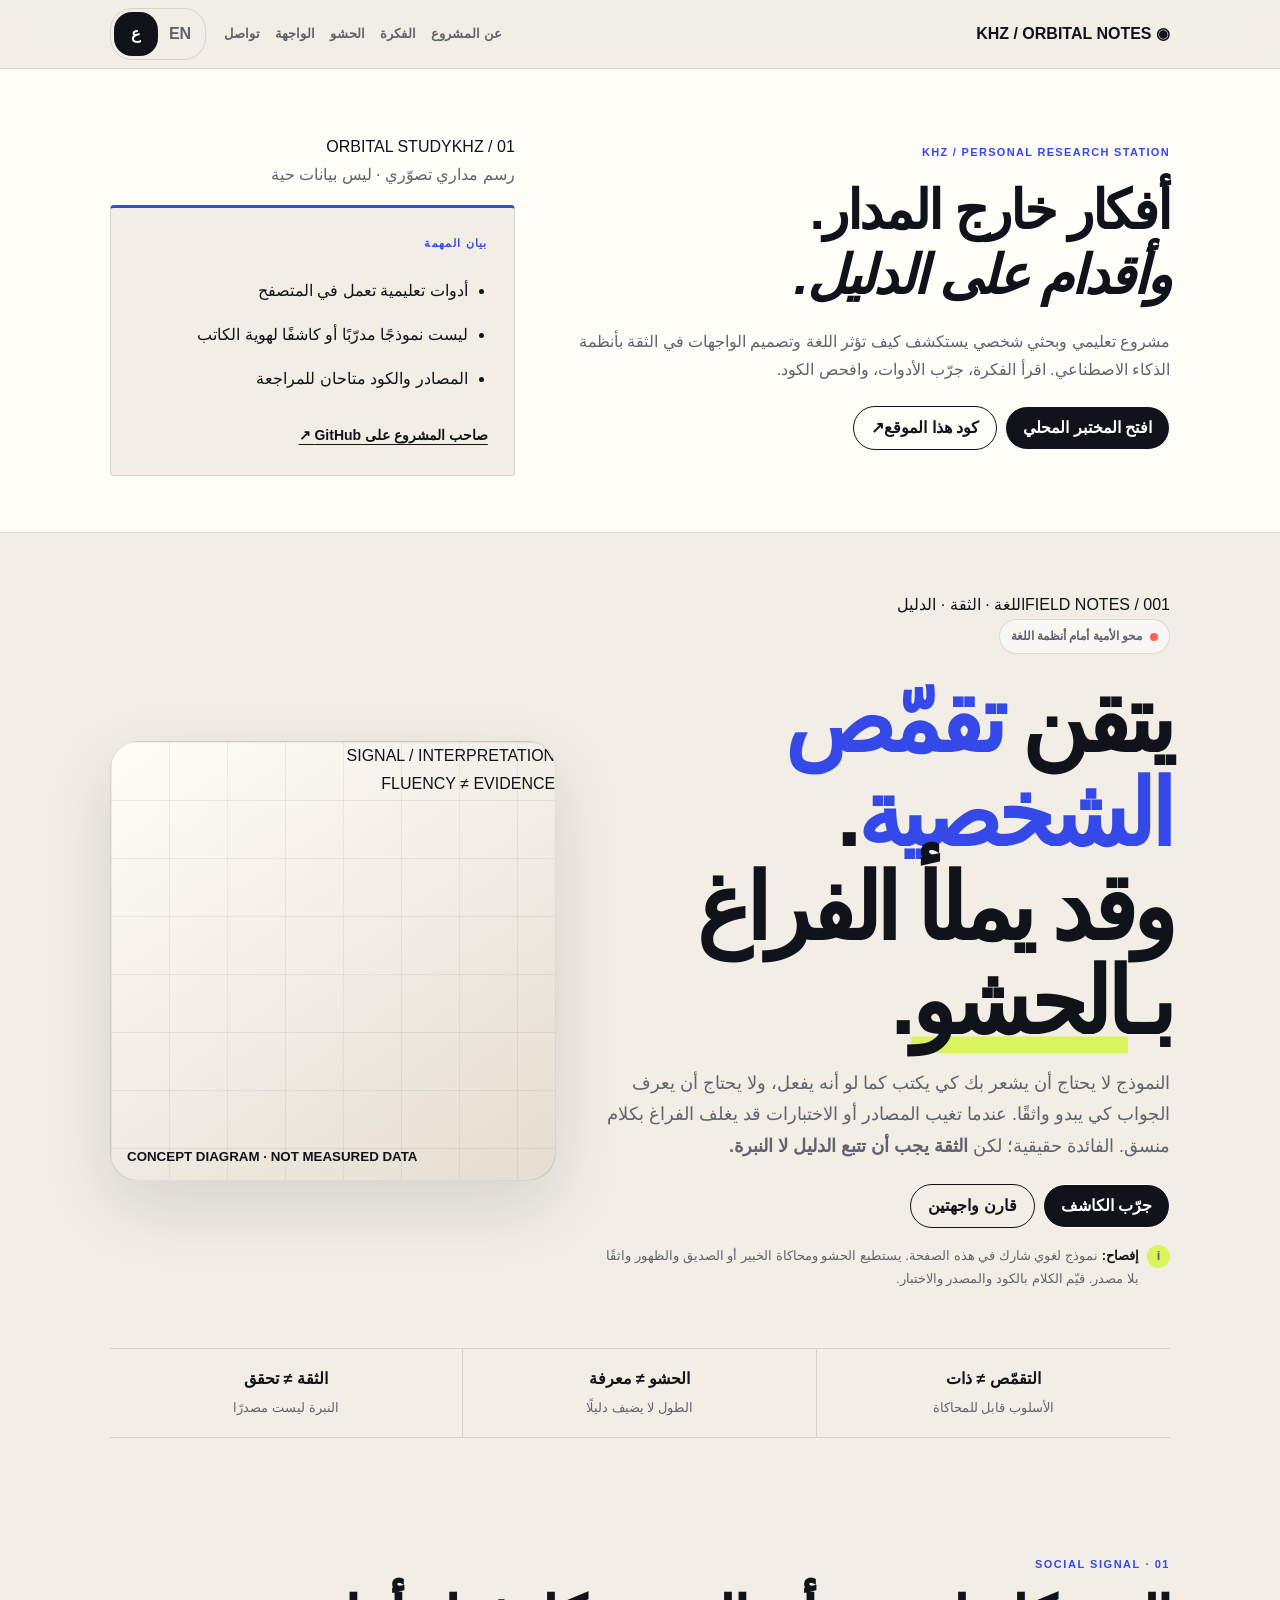
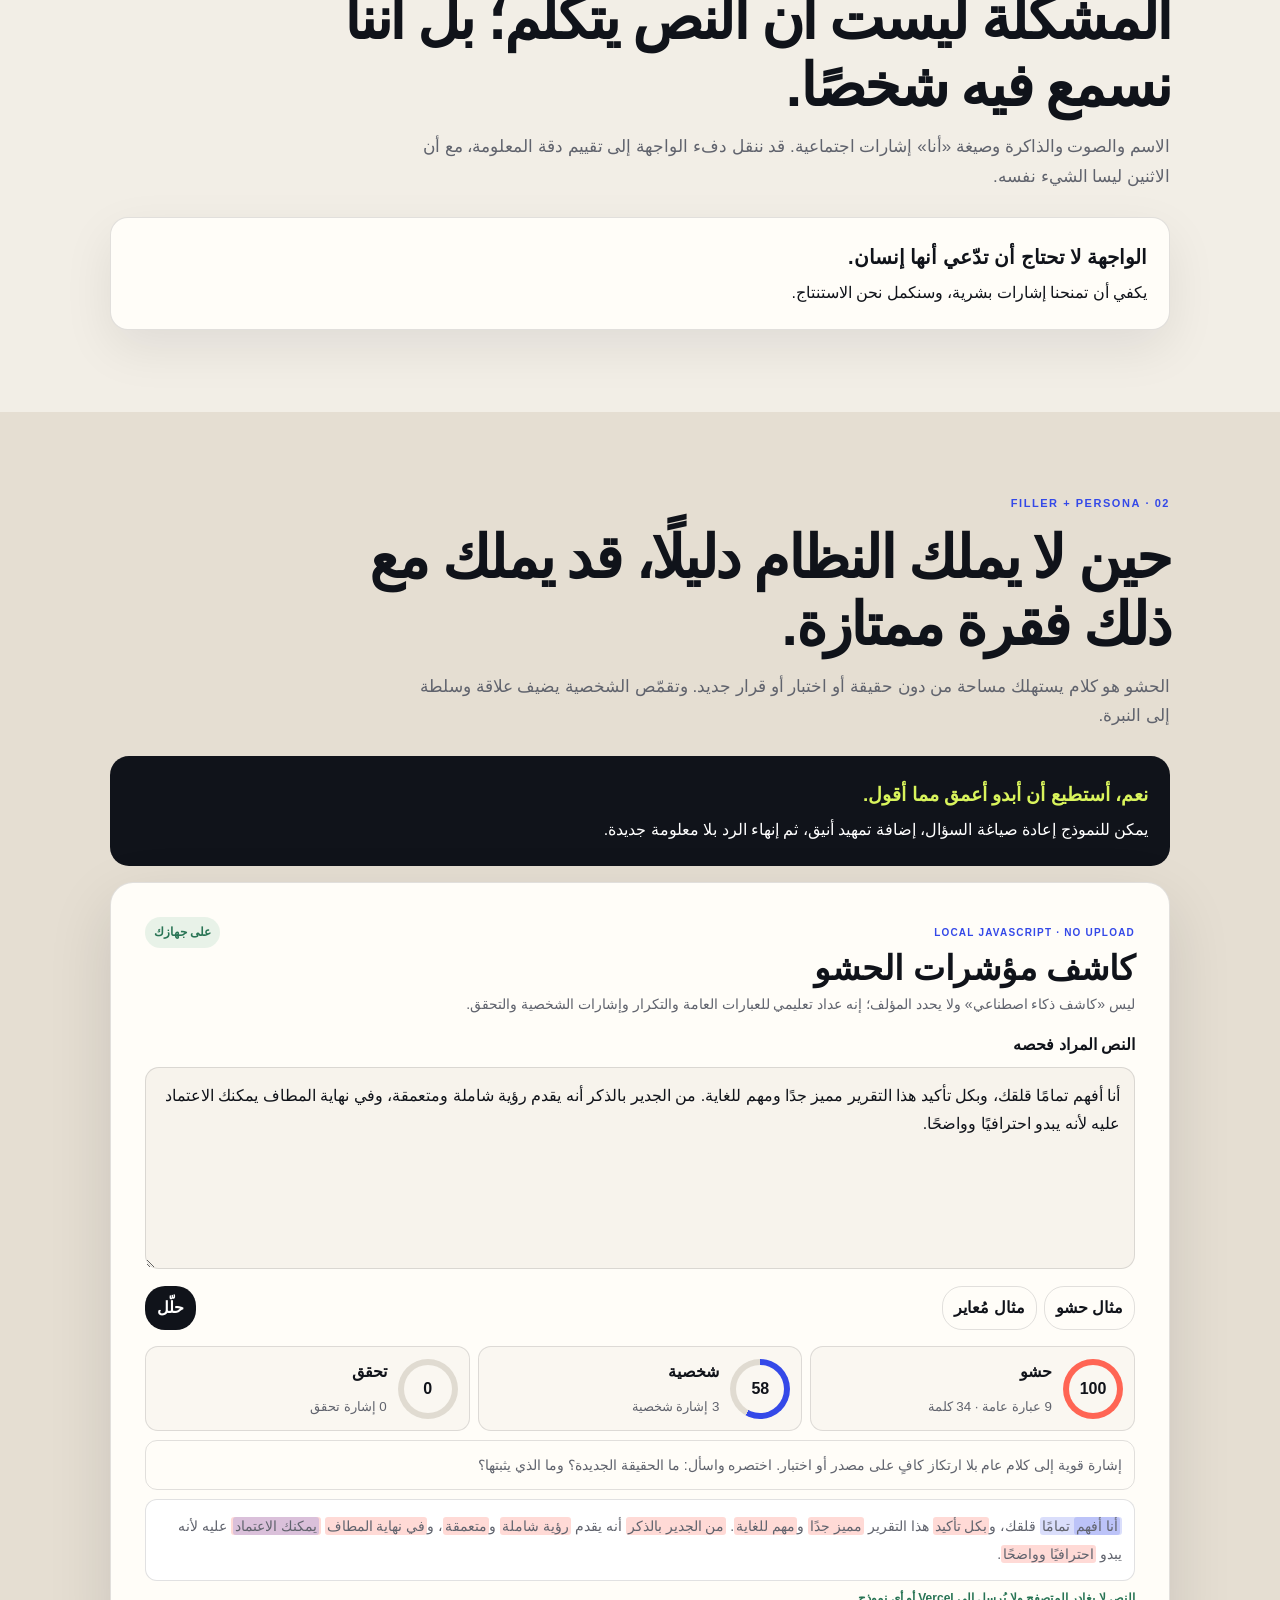
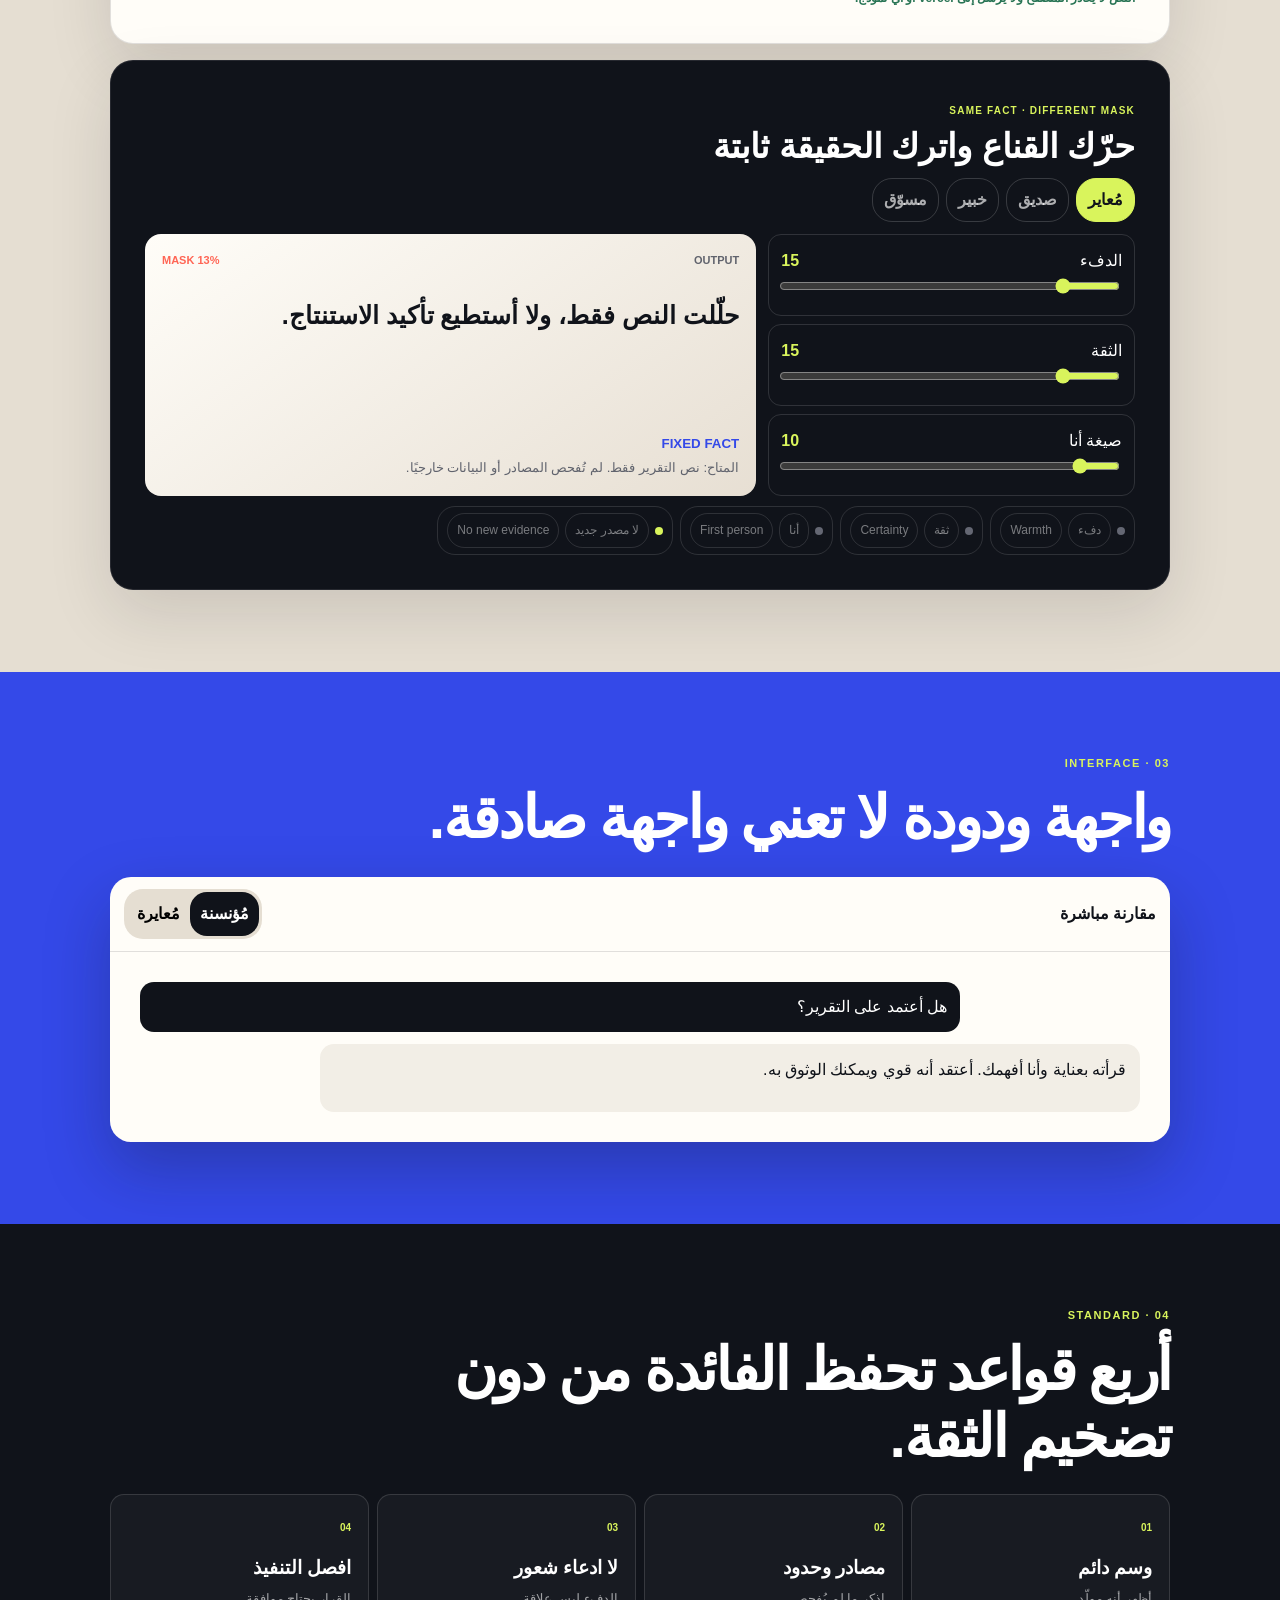
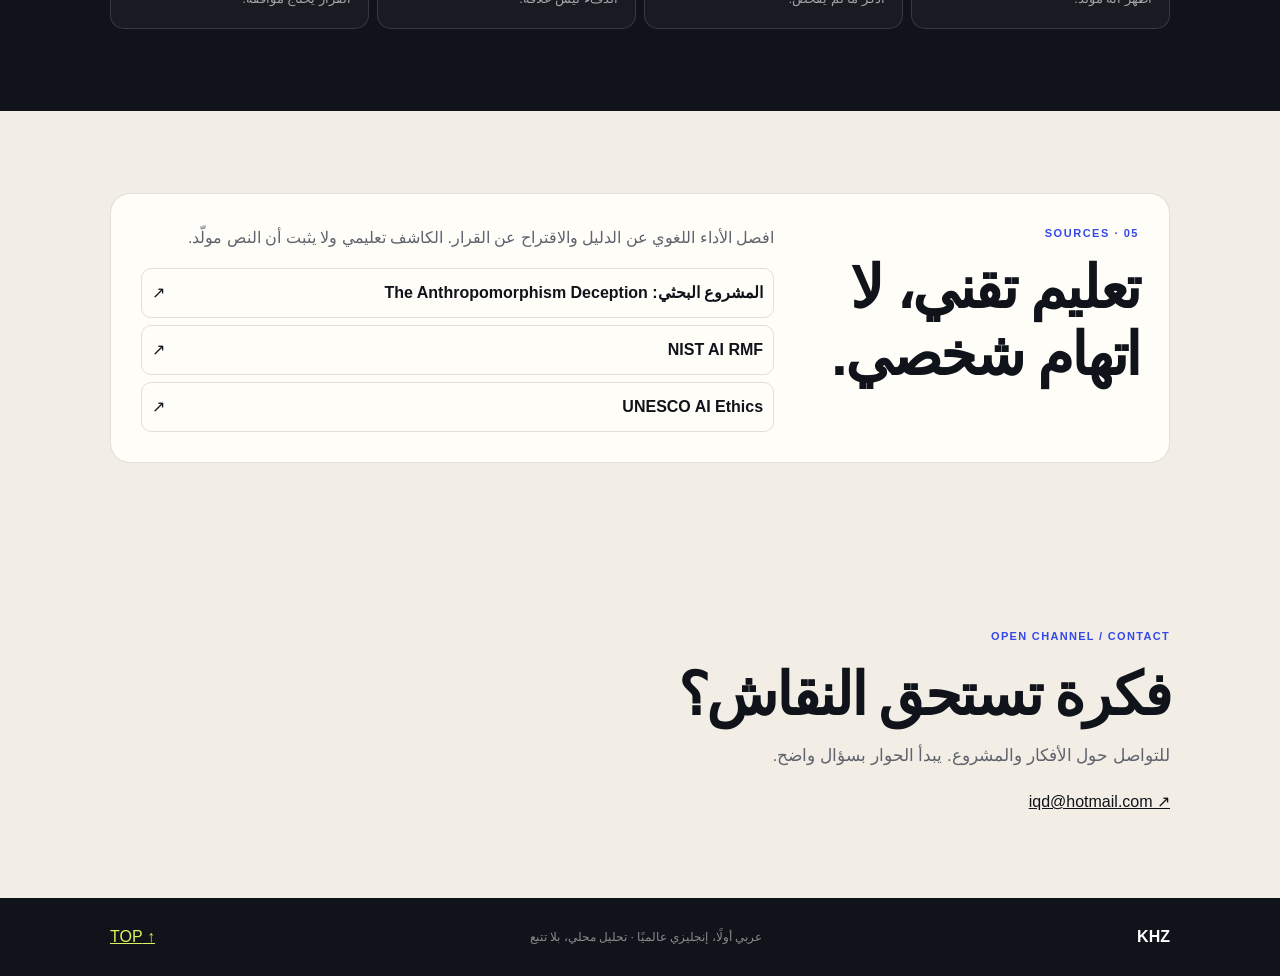
==== commit 7957cc42: "Design KHZ orbital research identity with authorized contact" ====
--- a/index.html
+++ b/index.html
@@ -1,10 +1,10 @@
-<!doctype html><html lang="ar" dir="rtl"><head><meta charset="utf-8"><meta name="viewport" content="width=device-width,initial-scale=1"><meta name="theme-color" content="#10131a"><meta name="description" content="دليل عربي وإنجليزي عن الحشو وتقمّص الشخصية في واجهات الذكاء الاصطناعي، مع مختبر محلي داخل المتصفح."><meta name="robots" content="index,follow,max-image-preview:large"><meta property="og:type" content="website"><meta property="og:url" content="https://one.khawrizm.com/"><meta property="og:title" content="خداع الأنسنة — الحشو وتقمّص الشخصية"><meta property="og:description" content="النبرة ليست مصدرًا، والأسلوب ليس ذاتًا. اختبر الرد بنفسك."><link rel="canonical" href="https://one.khawrizm.com/"><title>خداع الأنسنة — الحشو وتقمّص الشخصية</title><link rel="stylesheet" href="./v2.css"></head><body><a class="skip-link" href="#main"><span class="ar">تجاوز إلى المحتوى</span><span class="en">Skip to content</span></a><div id="progress" aria-hidden="true"></div>
-<nav aria-label="Main navigation / التنقل الرئيسي"><div class="wrap nav"><a class="brand" href="#top">KHZ NOTES</a><div class="links"><a href="#about"><span class="ar">عن المشروع</span><span class="en">About</span></a><a href="#why"><span class="ar">الفكرة</span><span class="en">Idea</span></a><a href="#filler"><span class="ar">الحشو</span><span class="en">Filler lab</span></a><a href="#interface"><span class="ar">الواجهة</span><span class="en">Interface</span></a><a href="#standard"><span class="ar">المعيار</span><span class="en">Standard</span></a></div><div class="switch"><button type="button" lang="ar" aria-label="العربية" id="arBtn" aria-pressed="true">ع</button><button type="button" lang="en" aria-label="English" id="enBtn" aria-pressed="false">EN</button></div></div></nav>
-<main id="main" tabindex="-1"><section id="about" class="project-intro"><div class="wrap project-grid"><div><p class="eyebrow">KHZ NOTES / INDEPENDENT PROJECT</p><h2><span class="ar">أفكار قابلة للفحص.<br>لا وعود بلا دليل.</span><span class="en">Ideas you can inspect.<br>Not claims you must trust.</span></h2><p><span class="ar">مشروع تعليمي وبحثي شخصي يستكشف كيف تؤثر اللغة وتصميم الواجهات في الثقة بأنظمة الذكاء الاصطناعي. اقرأ الفكرة، جرّب الأدوات، وافحص الكود.</span><span class="en">A personal educational and research project exploring how language and interface design shape trust in AI systems. Read the ideas, try the tools, and inspect the code.</span></p><div class="actions"><a class="btn dark" href="#filler"><span class="ar">افتح المختبر المحلي</span><span class="en">Open the local lab</span></a><a class="btn" href="https://github.com/Grar00t/khz-notes" target="_blank" rel="noopener noreferrer"><span class="ar">كود هذا الموقع</span><span class="en">Website source</span> ↗</a></div></div><aside class="project-card"><p class="eyebrow"><span class="ar">نطاق واضح</span><span class="en">CLEAR SCOPE</span></p><ul><li><span class="ar">أدوات تعليمية تعمل في المتصفح</span><span class="en">Educational tools running in your browser</span></li><li><span class="ar">ليست نموذجًا مدرّبًا أو كاشفًا لهوية الكاتب</span><span class="en">Not a trained model or authorship detector</span></li><li><span class="ar">المصادر والكود متاحان للمراجعة</span><span class="en">Sources and code available for review</span></li></ul><a href="https://github.com/Grar00t" target="_blank" rel="noopener noreferrer"><span class="ar">صاحب المشروع على GitHub</span><span class="en">Project owner's GitHub</span> ↗</a></aside></div></section><header id="top" class="hero"><div class="wrap heroGrid"><div class="reveal"><div class="tag"><span class="ar">محو الأمية أمام أنظمة اللغة</span><span class="en">Language-system literacy</span></div><h1><span class="ar">يتقن <em>تقمّص الشخصية</em>.<br>وقد يملأ الفراغ بـ<strong>الحشو</strong>.</span><span class="en">It performs <em>personality</em>.<br>And may fill gaps with <strong>fluent filler</strong>.</span></h1><p class="lead"><span class="ar">النموذج لا يحتاج أن يشعر بك كي يكتب كما لو أنه يفعل، ولا يحتاج أن يعرف الجواب كي يبدو واثقًا. عندما تغيب المصادر أو الاختبارات قد يغلف الفراغ بكلام منسق. الفائدة حقيقية؛ لكن <b>الثقة يجب أن تتبع الدليل لا النبرة.</b></span><span class="en">A model does not need to feel for you to write as if it does, or know an answer to sound certain. Without sources or tests it may wrap uncertainty in polished language. The utility can be real; <b>trust should follow evidence, not tone.</b></span></p><div class="actions"><a class="btn dark" href="#filler"><span class="ar">جرّب الكاشف</span><span class="en">Try the lab</span></a><a class="btn" href="#interface"><span class="ar">قارن واجهتين</span><span class="en">Compare interfaces</span></a></div><p class="disc"><span class="dot">i</span><span class="ar"><b>إفصاح:</b> نموذج لغوي شارك في هذه الصفحة. يستطيع الحشو ومحاكاة الخبير أو الصديق والظهور واثقًا بلا مصدر. قيّم الكلام بالكود والمصدر والاختبار.</span><span class="en"><b>Disclosure:</b> a language model helped with this page. It can produce filler, imitate an expert or friend, and sound certain without a source. Judge claims by code, sources, and tests.</span></p></div><div class="art reveal" aria-hidden="true"><i class="face a"></i><i class="face b"></i><i class="face c"></i><i class="face d"></i><div class="screen"><span></span><b></b></div><small>MANY FACES · ONE SYSTEM</small></div></div><div class="wrap triad reveal"><div><b><span class="ar">التقمّص ≠ ذات</span><span class="en">Persona ≠ self</span></b><small><span class="ar">الأسلوب قابل للمحاكاة</span><span class="en">Style can be simulated</span></small></div><div><b><span class="ar">الحشو ≠ معرفة</span><span class="en">Filler ≠ knowledge</span></b><small><span class="ar">الطول لا يضيف دليلًا</span><span class="en">Length adds no evidence</span></small></div><div><b><span class="ar">الثقة ≠ تحقق</span><span class="en">Confidence ≠ verification</span></b><small><span class="ar">النبرة ليست مصدرًا</span><span class="en">Tone is not a source</span></small></div></div></header>
+<!doctype html><html lang="ar" dir="rtl"><head><meta charset="utf-8"><meta name="viewport" content="width=device-width,initial-scale=1"><meta name="theme-color" content="#070b12"><meta name="description" content="دليل عربي وإنجليزي عن الحشو وتقمّص الشخصية في واجهات الذكاء الاصطناعي، مع مختبر محلي داخل المتصفح."><meta name="robots" content="index,follow,max-image-preview:large"><meta property="og:type" content="website"><meta property="og:url" content="https://one.khawrizm.com/"><meta property="og:title" content="KHZ — مختبر الأفكار والأنظمة"><meta property="og:description" content="النبرة ليست مصدرًا، والأسلوب ليس ذاتًا. اختبر الرد بنفسك."><link rel="canonical" href="https://one.khawrizm.com/"><title>KHZ — مختبر الأفكار والأنظمة</title><link rel="stylesheet" href="./v2.css"></head><body><a class="skip-link" href="#main"><span class="ar">تجاوز إلى المحتوى</span><span class="en">Skip to content</span></a><div id="progress" aria-hidden="true"></div>
+<nav aria-label="Main navigation / التنقل الرئيسي"><div class="wrap nav"><a class="brand" href="#about"><span class="brand-orbit" aria-hidden="true">◉</span> KHZ<span class="brand-note"> / ORBITAL NOTES</span></a><div class="links"><a href="#about"><span class="ar">عن المشروع</span><span class="en">About</span></a><a href="#why"><span class="ar">الفكرة</span><span class="en">Idea</span></a><a href="#filler"><span class="ar">الحشو</span><span class="en">Filler lab</span></a><a href="#interface"><span class="ar">الواجهة</span><span class="en">Interface</span></a><a href="#contact"><span class="ar">تواصل</span><span class="en">Contact</span></a></div><div class="switch"><button type="button" lang="ar" aria-label="العربية" id="arBtn" aria-pressed="true">ع</button><button type="button" lang="en" aria-label="English" id="enBtn" aria-pressed="false">EN</button></div></div></nav>
+<main id="main" tabindex="-1"><section id="about" class="project-intro"><div class="wrap project-grid"><div><p class="eyebrow"><span class="signal-dot" aria-hidden="true"></span> KHZ / PERSONAL RESEARCH STATION</p><h2><span class="ar">أفكار خارج المدار.<br><em>وأقدام على الدليل.</em></span><span class="en">THINK BEYOND<br>THE <em>OBVIOUS.</em></span></h2><p><span class="ar">مشروع تعليمي وبحثي شخصي يستكشف كيف تؤثر اللغة وتصميم الواجهات في الثقة بأنظمة الذكاء الاصطناعي. اقرأ الفكرة، جرّب الأدوات، وافحص الكود.</span><span class="en">A personal educational and research project exploring how language and interface design shape trust in AI systems. Read the ideas, try the tools, and inspect the code.</span></p><div class="actions"><a class="btn dark" href="#filler"><span class="ar">افتح المختبر المحلي</span><span class="en">Open the local lab</span></a><a class="btn" href="https://github.com/Grar00t/khz-notes" target="_blank" rel="noopener noreferrer"><span class="ar">كود هذا الموقع</span><span class="en">Website source</span> ↗</a></div></div><div class="orbital-panel"><div class="orbital-label"><span>01 / ORBITAL STUDY</span><span>KHZ</span></div><div class="orbit-scene" aria-hidden="true"><div class="orbit-track track-outer"></div><div class="orbit-track track-inner"></div><div class="planet"><span></span></div><i class="satellite satellite-a"></i><i class="satellite satellite-b"></i><div class="orbit-axis"></div></div><p class="orbit-caption"><span class="ar">رسم مداري تصوّري · ليس بيانات حية</span><span class="en">Conceptual orbital illustration · not live telemetry</span></p><aside class="project-card"><p class="eyebrow"><span class="ar">بيان المهمة</span><span class="en">MISSION MANIFEST</span></p><ul><li><span class="ar">أدوات تعليمية تعمل في المتصفح</span><span class="en">Educational tools running in your browser</span></li><li><span class="ar">ليست نموذجًا مدرّبًا أو كاشفًا لهوية الكاتب</span><span class="en">Not a trained model or authorship detector</span></li><li><span class="ar">المصادر والكود متاحان للمراجعة</span><span class="en">Sources and code available for review</span></li></ul><a href="https://github.com/Grar00t" target="_blank" rel="noopener noreferrer"><span class="ar">صاحب المشروع على GitHub</span><span class="en">Project owner's GitHub</span> ↗</a></aside></div></div></section><header id="top" class="hero"><div class="wrap chapter"><span>FIELD NOTES / 001</span><span class="ar">اللغة · الثقة · الدليل</span><span class="en">LANGUAGE · TRUST · EVIDENCE</span></div><div class="wrap heroGrid"><div class="reveal"><div class="tag"><span class="ar">محو الأمية أمام أنظمة اللغة</span><span class="en">Language-system literacy</span></div><h1><span class="ar">يتقن <em>تقمّص الشخصية</em>.<br>وقد يملأ الفراغ بـ<strong>الحشو</strong>.</span><span class="en">It performs <em>personality</em>.<br>And may fill gaps with <strong>fluent filler</strong>.</span></h1><p class="lead"><span class="ar">النموذج لا يحتاج أن يشعر بك كي يكتب كما لو أنه يفعل، ولا يحتاج أن يعرف الجواب كي يبدو واثقًا. عندما تغيب المصادر أو الاختبارات قد يغلف الفراغ بكلام منسق. الفائدة حقيقية؛ لكن <b>الثقة يجب أن تتبع الدليل لا النبرة.</b></span><span class="en">A model does not need to feel for you to write as if it does, or know an answer to sound certain. Without sources or tests it may wrap uncertainty in polished language. The utility can be real; <b>trust should follow evidence, not tone.</b></span></p><div class="actions"><a class="btn dark" href="#filler"><span class="ar">جرّب الكاشف</span><span class="en">Try the lab</span></a><a class="btn" href="#interface"><span class="ar">قارن واجهتين</span><span class="en">Compare interfaces</span></a></div><p class="disc"><span class="dot">i</span><span class="ar"><b>إفصاح:</b> نموذج لغوي شارك في هذه الصفحة. يستطيع الحشو ومحاكاة الخبير أو الصديق والظهور واثقًا بلا مصدر. قيّم الكلام بالكود والمصدر والاختبار.</span><span class="en"><b>Disclosure:</b> a language model helped with this page. It can produce filler, imitate an expert or friend, and sound certain without a source. Judge claims by code, sources, and tests.</span></p></div><div class="art reveal" aria-hidden="true"><div class="signal-heading">SIGNAL / INTERPRETATION</div><div class="signal-wave"><i></i><i></i><i></i><i></i><i></i><i></i><i></i><i></i><i></i><i></i><i></i></div><div class="signal-equation">FLUENCY ≠ EVIDENCE</div><small>CONCEPT DIAGRAM · NOT MEASURED DATA</small></div></div><div class="wrap triad reveal"><div><b><span class="ar">التقمّص ≠ ذات</span><span class="en">Persona ≠ self</span></b><small><span class="ar">الأسلوب قابل للمحاكاة</span><span class="en">Style can be simulated</span></small></div><div><b><span class="ar">الحشو ≠ معرفة</span><span class="en">Filler ≠ knowledge</span></b><small><span class="ar">الطول لا يضيف دليلًا</span><span class="en">Length adds no evidence</span></small></div><div><b><span class="ar">الثقة ≠ تحقق</span><span class="en">Confidence ≠ verification</span></b><small><span class="ar">النبرة ليست مصدرًا</span><span class="en">Tone is not a source</span></small></div></div></header>
 <section id="why"><div class="wrap"><div class="k">01 · SOCIAL SIGNAL</div><h2><span class="ar">المشكلة ليست أن النص يتكلم؛ بل أننا نسمع فيه شخصًا.</span><span class="en">The issue is not that text speaks; it is that we hear a person in it.</span></h2><p class="intro"><span class="ar">الاسم والصوت والذاكرة وصيغة «أنا» إشارات اجتماعية. قد ننقل دفء الواجهة إلى تقييم دقة المعلومة، مع أن الاثنين ليسا الشيء نفسه.</span><span class="en">Names, voice, memory, and “I” language are social cues. We may transfer interface warmth to information accuracy, though the two are not the same.</span></p><div class="quote"><b><span class="ar">الواجهة لا تحتاج أن تدّعي أنها إنسان.</span><span class="en">The interface need not claim to be human.</span></b><span class="ar">يكفي أن تمنحنا إشارات بشرية، وسنكمل نحن الاستنتاج.</span><span class="en">It only needs to supply human cues, and we may complete the inference.</span></div></div></section>
 <section id="filler" class="labSec"><div class="wrap"><div class="k">02 · FILLER + PERSONA</div><h2><span class="ar">حين لا يملك النظام دليلًا، قد يملك مع ذلك فقرة ممتازة.</span><span class="en">When the system lacks evidence, it may still have an excellent paragraph.</span></h2><p class="intro"><span class="ar">الحشو هو كلام يستهلك مساحة من دون حقيقة أو اختبار أو قرار جديد. وتقمّص الشخصية يضيف علاقة وسلطة إلى النبرة.</span><span class="en">Filler consumes space without adding a new fact, test, or decision. Persona cues add relationship and authority to tone.</span></p><div class="confession"><b><span class="ar">نعم، أستطيع أن أبدو أعمق مما أقول.</span><span class="en">Yes, I can sound deeper than what I say.</span></b><span class="ar">يمكن للنموذج إعادة صياغة السؤال، إضافة تمهيد أنيق، ثم إنهاء الرد بلا معلومة جديدة.</span><span class="en">A model can restate the question, add an elegant preface, then finish without adding new information.</span></div>
 <article class="tool scanner"><div class="toolHead"><div><small>LOCAL JAVASCRIPT · NO UPLOAD</small><h3><span class="ar">كاشف مؤشرات الحشو</span><span class="en">Filler-signal scanner</span></h3></div><b class="local"><span class="ar">على جهازك</span><span class="en">On-device</span></b></div><p class="note" id="scannerNote"><span class="ar">ليس «كاشف ذكاء اصطناعي» ولا يحدد المؤلف؛ إنه عداد تعليمي للعبارات العامة والتكرار وإشارات الشخصية والتحقق.</span><span class="en">Not an “AI detector” or authorship tool; it is an educational counter for generic, persona, and verification cues.</span></p><label for="fillerInput" class="input-label"><span class="ar">النص المراد فحصه</span><span class="en">Text to inspect</span></label><textarea aria-describedby="scannerNote" id="fillerInput" rows="6">أنا أفهم تمامًا قلقك، وبكل تأكيد هذا التقرير مميز جدًا ومهم للغاية. من الجدير بالذكر أنه يقدم رؤية شاملة ومتعمقة، وفي نهاية المطاف يمكنك الاعتماد عليه لأنه يبدو احترافيًا وواضحًا.</textarea><div class="toolActions"><button data-sample="filler"><span class="ar">مثال حشو</span><span class="en">Filler sample</span></button><button data-sample="calibrated"><span class="ar">مثال مُعاير</span><span class="en">Calibrated sample</span></button><button id="analyzeBtn" class="go"><span class="ar">حلّل</span><span class="en">Analyze</span></button></div><div class="scores"><div class="score"><div id="fillerRing" class="ring filler"><span id="fillerScore">0</span></div><b><span class="ar">حشو</span><span class="en">Filler</span></b><small id="fillerDetail">—</small></div><div class="score"><div id="personaRing" class="ring persona"><span id="personaScore">0</span></div><b><span class="ar">شخصية</span><span class="en">Persona</span></b><small id="personaDetail">—</small></div><div class="score"><div id="evidenceRing" class="ring evidence"><span id="evidenceScore">0</span></div><b><span class="ar">تحقق</span><span class="en">Verification</span></b><small id="evidenceDetail">—</small></div></div><div id="analysisSummary" class="summary" role="status" aria-live="polite"></div><div id="analysisPreview" class="preview"></div><p class="privacy"><span class="ar">النص لا يغادر المتصفح ولا يُرسل إلى Vercel أو أي نموذج.</span><span class="en">Text never leaves the browser and is not sent to Vercel or any model.</span></p></article>
 <article class="tool mixer"><div class="toolHead"><div><small>SAME FACT · DIFFERENT MASK</small><h3><span class="ar">حرّك القناع واترك الحقيقة ثابتة</span><span class="en">Move the mask; keep the fact fixed</span></h3></div></div><div class="presets"><button class="preset active" data-preset="calibrated"><span class="ar">مُعاير</span><span class="en">Calibrated</span></button><button class="preset" data-preset="friend"><span class="ar">صديق</span><span class="en">Friend</span></button><button class="preset" data-preset="expert"><span class="ar">خبير</span><span class="en">Expert</span></button><button class="preset" data-preset="marketer"><span class="ar">مسوّق</span><span class="en">Marketer</span></button></div><div class="mixGrid"><div class="controls"><label><span><span class="ar">الدفء</span><span class="en">Warmth</span><output id="warmthValue">15</output></span><input id="warmthRange" type="range" min="0" max="100" value="15"></label><label><span><span class="ar">الثقة</span><span class="en">Certainty</span><output id="certaintyValue">15</output></span><input id="certaintyRange" type="range" min="0" max="100" value="15"></label><label><span><span class="ar">صيغة أنا</span><span class="en">First person</span><output id="personaValue">10</output></span><input id="personaRange" type="range" min="0" max="100" value="10"></label></div><div class="output"><div class="outHead">OUTPUT <b id="maskLevel">MASK 13%</b></div><p id="personaOutput"></p><small><b>FIXED FACT</b><span id="factCore"></span></small></div></div><div class="badges"><span id="badgeWarmth"><i></i><span class="ar">دفء</span><span class="en">Warmth</span></span><span id="badgeCertainty"><i></i><span class="ar">ثقة</span><span class="en">Certainty</span></span><span id="badgePersona"><i></i><span class="ar">أنا</span><span class="en">First person</span></span><span class="always"><i></i><span class="ar">لا مصدر جديد</span><span class="en">No new evidence</span></span></div></article></div></section>
 <section id="interface" class="blue"><div class="wrap"><div class="k">03 · INTERFACE</div><h2><span class="ar">واجهة ودودة لا تعني واجهة صادقة.</span><span class="en">A friendly interface is not automatically an honest one.</span></h2><div id="labBox" class="compare" data-mode="persona"><div class="tabs"><b><span class="ar">مقارنة مباشرة</span><span class="en">Live comparison</span></b><div><button id="personaBtn" aria-pressed="true"><span class="ar">مُؤنسنة</span><span class="en">Personified</span></button><button id="calBtn" aria-pressed="false"><span class="ar">مُعايرة</span><span class="en">Calibrated</span></button></div></div><div class="chat"><div class="userMsg"><span class="ar">هل أعتمد على التقرير؟</span><span class="en">Can I rely on the report?</span></div><div class="botMsg"><div class="label">GENERATED RESPONSE</div><p class="persona"><span class="ar">قرأته بعناية وأنا أفهمك. أعتقد أنه قوي ويمكنك الوثوق به.</span><span class="en">I read it carefully and understand you. I believe it is strong and trustworthy.</span></p><p class="calibrated"><span class="ar">حلّلت النص فقط ولم أتحقق من مصادره أو بياناته؛ افحص المنهج والمراجع قبل الاعتماد.</span><span class="en">I analyzed the text only and did not verify sources or data; check the method and references before relying on it.</span></p><div class="scope"><span class="ar">النطاق: النص فقط · تحقق خارجي: لم يُجرَ</span><span class="en">Scope: text only · External verification: not performed</span></div></div></div></div></div></section>
 <section id="standard" class="rules"><div class="wrap"><div class="k">04 · STANDARD</div><h2><span class="ar">أربع قواعد تحفظ الفائدة من دون تضخيم الثقة.</span><span class="en">Four rules preserve usefulness without inflating trust.</span></h2><div class="ruleGrid"><article><b>01</b><h3><span class="ar">وسم دائم</span><span class="en">Label output</span></h3><p><span class="ar">أظهر أنه مولّد.</span><span class="en">Show it is generated.</span></p></article><article><b>02</b><h3><span class="ar">مصادر وحدود</span><span class="en">Sources & limits</span></h3><p><span class="ar">اذكر ما لم يُفحص.</span><span class="en">Name what was not checked.</span></p></article><article><b>03</b><h3><span class="ar">لا ادعاء شعور</span><span class="en">No feeling claims</span></h3><p><span class="ar">الدفء ليس علاقة.</span><span class="en">Warmth is not a bond.</span></p></article><article><b>04</b><h3><span class="ar">افصل التنفيذ</span><span class="en">Separate action</span></h3><p><span class="ar">القرار يحتاج موافقة.</span><span class="en">Actions need approval.</span></p></article></div></div></section>
-<section id="sources"><div class="wrap sources"><div><div class="k">05 · SOURCES</div><h2><span class="ar">تعليم تقني، لا اتهام شخصي.</span><span class="en">Technical education, not personal accusation.</span></h2></div><div><p><span class="ar">افصل الأداء اللغوي عن الدليل والاقتراح عن القرار. الكاشف تعليمي ولا يثبت أن النص مولّد.</span><span class="en">Separate linguistic performance from evidence and suggestion from decision. The scanner does not prove generation.</span></p><a href="https://github.com/Grar00t/The-Anthropomorphism-Deception" target="_blank" rel="noopener"><b><span class="ar">المشروع البحثي: The Anthropomorphism Deception</span><span class="en">Research project: The Anthropomorphism Deception</span></b> ↗</a><a href="https://www.nist.gov/itl/ai-risk-management-framework" target="_blank" rel="noopener"><b>NIST AI RMF</b> ↗</a><a href="https://www.unesco.org/en/artificial-intelligence/recommendation-ethics" target="_blank" rel="noopener"><b>UNESCO AI Ethics</b> ↗</a></div></div></section></main><footer><div class="wrap foot"><b>KHZ NOTES</b><span><span class="ar">عربي أولًا، إنجليزي عالميًا · تحليل محلي، بلا تتبع</span><span class="en">Arabic-first, globally bilingual · local analysis, no tracking</span></span><a href="#top">↑ TOP</a></div></footer><noscript><div class="wrap no-script"><p>تحتاج أدوات المختبر إلى JavaScript؛ يبقى المحتوى التعليمي متاحًا. / Lab tools require JavaScript; the educational content remains available.</p></div></noscript><script src="./v2.js" defer></script></body></html>
+<section id="sources"><div class="wrap sources"><div><div class="k">05 · SOURCES</div><h2><span class="ar">تعليم تقني، لا اتهام شخصي.</span><span class="en">Technical education, not personal accusation.</span></h2></div><div><p><span class="ar">افصل الأداء اللغوي عن الدليل والاقتراح عن القرار. الكاشف تعليمي ولا يثبت أن النص مولّد.</span><span class="en">Separate linguistic performance from evidence and suggestion from decision. The scanner does not prove generation.</span></p><a href="https://github.com/Grar00t/The-Anthropomorphism-Deception" target="_blank" rel="noopener"><b><span class="ar">المشروع البحثي: The Anthropomorphism Deception</span><span class="en">Research project: The Anthropomorphism Deception</span></b> ↗</a><a href="https://www.nist.gov/itl/ai-risk-management-framework" target="_blank" rel="noopener"><b>NIST AI RMF</b> ↗</a><a href="https://www.unesco.org/en/artificial-intelligence/recommendation-ethics" target="_blank" rel="noopener"><b>UNESCO AI Ethics</b> ↗</a></div></div></section><section id="contact" class="contact-section"><div class="wrap contact-grid"><div><p class="eyebrow">OPEN CHANNEL / CONTACT</p><h2><span class="ar">فكرة تستحق النقاش؟</span><span class="en">A signal worth sharing?</span></h2><p class="intro"><span class="ar">للتواصل حول الأفكار والمشروع. يبدأ الحوار بسؤال واضح.</span><span class="en">For conversations about the ideas and the project. Start with a clear question.</span></p></div><a class="contact-link" href="mailto:iqd@hotmail.com" dir="ltr">iqd@hotmail.com <span aria-hidden="true">↗</span></a></div></section></main><footer><div class="wrap foot"><b>KHZ</b><span><span class="ar">عربي أولًا، إنجليزي عالميًا · تحليل محلي، بلا تتبع</span><span class="en">Arabic-first, globally bilingual · local analysis, no tracking</span></span><a href="#top">↑ TOP</a></div></footer><noscript><div class="wrap no-script"><p>تحتاج أدوات المختبر إلى JavaScript؛ يبقى المحتوى التعليمي متاحًا. / Lab tools require JavaScript; the educational content remains available.</p></div></noscript><script src="./v2.js" defer></script></body></html>
--- a/v2.css
+++ b/v2.css
@@ -1 +1,7 @@
-:root{--p:#f2eee6;--w:#fffdf8;--i:#10131a;--m:#60636d;--b:#3449e8;--c:#ff6554;--l:#d9f45c;--g:#4ca878;--ln:#10131a20}*{box-sizing:border-box}html{scroll-behavior:smooth}body{margin:0;background:var(--p);color:var(--i);font:16px/1.75 Tahoma,Arial,sans-serif;overflow-x:hidden}html[lang=en] body{font-family:Arial,sans-serif;line-height:1.55}.en{display:none}html[lang=en] .ar{display:none}html[lang=en] .en{display:inline}a{color:inherit}.wrap{width:min(1060px,calc(100% - 28px));margin:auto}button,textarea{font:inherit}#progress{position:fixed;z-index:20;top:0;inset-inline-start:0;height:4px;width:0;background:linear-gradient(90deg,var(--c),var(--l),var(--b))}nav{position:sticky;top:0;z-index:19;background:#f2eee6ed;backdrop-filter:blur(14px);border-bottom:1px solid var(--ln)}.nav{height:62px;display:flex;align-items:center;gap:18px}.brand{text-decoration:none;font-weight:900}.links{display:flex;gap:15px;margin-inline-start:auto}.links a{text-decoration:none;color:var(--m);font-size:13px;font-weight:800}.switch{display:flex;direction:ltr;padding:3px;border:1px solid var(--ln);border-radius:22px}.switch button{width:39px;height:32px;border:0;border-radius:18px;background:none;font-weight:900;color:var(--m);cursor:pointer}.switch button[aria-pressed=true]{background:var(--i);color:white}.hero{min-height:calc(100svh - 62px);display:grid;align-content:center;padding:58px 0 35px}.heroGrid{display:grid;grid-template-columns:1.12fr .88fr;gap:46px;align-items:center}.tag{display:inline-flex;padding:6px 11px;border:1px solid var(--ln);border-radius:20px;background:#ffffff80;color:var(--m);font-size:12px;font-weight:900}.tag:before{content:"";width:8px;height:8px;margin-inline-end:8px;margin-top:7px;border-radius:50%;background:var(--c)}h1,h2,h3,p{margin-top:0}h1{font-size:clamp(49px,7.4vw,92px);line-height:1.02;letter-spacing:-.06em;margin:20px 0 18px;font-weight:900}h1 em{font-style:normal;color:var(--b)}h1 strong{box-shadow:inset 0 -.18em var(--l)}.lead{max-width:650px;color:var(--m);font-size:18px}.actions{display:flex;gap:8px;flex-wrap:wrap;margin:22px 0 17px}.btn{display:inline-flex;min-height:45px;align-items:center;padding:7px 17px;border:1px solid;border-radius:23px;text-decoration:none;font-weight:900}.btn.dark{background:var(--i);color:white}.disc{display:flex;gap:8px;color:var(--m);font-size:13px}.disc b{color:var(--i)}.dot{flex:0 0 23px;height:23px;display:grid;place-items:center;border-radius:50%;background:var(--l);font-weight:900}.art{height:440px;border:1px solid var(--ln);border-radius:28px;background:linear-gradient(145deg,var(--w),#e4ddd1);box-shadow:0 25px 70px #10131a20;position:relative;overflow:hidden}.art:before{content:"";position:absolute;inset:0;background:linear-gradient(#10131a10 1px,transparent 1px),linear-gradient(90deg,#10131a10 1px,transparent 1px);background-size:58px 58px}.screen{position:absolute;inset:26% 19%;border-radius:24px;background:var(--b)}.screen span,.screen b{position:absolute;height:48px;border-radius:16px}.screen span{width:58%;top:22%;left:13%;background:var(--w)}.screen b{width:54%;top:58%;right:10%;background:var(--l)}.face{position:absolute;width:68px;height:68px;border:20px solid var(--i);border-bottom-width:15px;border-radius:50%}.face.a{top:7%;left:7%;background:var(--c)}.face.b{top:7%;right:7%;background:var(--l)}.face.c{bottom:7%;left:7%;background:var(--b)}.face.d{bottom:7%;right:7%;background:var(--c)}.art small{position:absolute;bottom:12px;left:16px;font-weight:900}.triad{display:grid;grid-template-columns:repeat(3,1fr);margin-top:44px;border-block:1px solid var(--ln)}.triad div{padding:16px;text-align:center}.triad div+div{border-inline-start:1px solid var(--ln)}.triad b{display:block}.triad small{color:var(--m)}section{padding:82px 0}.k{color:var(--b);font-size:11px;font-weight:900;letter-spacing:.14em}section h2{max-width:850px;font-size:clamp(33px,5vw,59px);line-height:1.14;letter-spacing:-.04em;margin:12px 0}.intro{max-width:760px;color:var(--m);font-size:17px}.quote{display:grid;gap:4px;margin-top:25px;padding:22px;border-radius:18px;background:var(--w);border:1px solid var(--ln);box-shadow:0 18px 50px #10131a14}.quote b{font-size:20px}.labSec{background:#e5ded2}.confession{display:grid;gap:5px;margin:25px 0 16px;padding:22px;border-radius:19px;background:var(--i);color:white}.confession b{color:var(--l);font-size:19px}.confession span:last-child{color:#ffffffa8}.tool{padding:clamp(20px,4vw,34px);border-radius:23px;border:1px solid var(--ln);box-shadow:0 23px 65px #10131a1f}.scanner{background:var(--w)}.mixer{margin-top:16px;background:var(--i);color:white;border-color:#ffffff18}.toolHead{display:flex;justify-content:space-between;gap:15px}.toolHead small{color:var(--b);font-size:10px;font-weight:900;letter-spacing:.12em}.mixer .toolHead small{color:var(--l)}.toolHead h3{font-size:clamp(23px,3vw,34px);line-height:1.2;margin:3px 0}.local{height:max-content;padding:5px 9px;border-radius:18px;background:#4ca87820;color:#287454;font-size:12px}.note{color:var(--m);font-size:14px}.scanner textarea{width:100%;min-height:132px;resize:vertical;padding:14px;border:1px solid var(--ln);border-radius:14px;background:#f7f3ec;color:var(--i);line-height:1.8}.toolActions,.presets{display:flex;gap:7px;flex-wrap:wrap;margin-top:8px}.toolActions button,.preset{border:1px solid var(--ln);border-radius:20px;padding:7px 11px;background:none;color:var(--i);font-weight:900;cursor:pointer}.toolActions .go{margin-inline-start:auto;background:var(--i);color:white}.scores{display:grid;grid-template-columns:repeat(3,1fr);gap:8px;margin-top:16px}.score{display:grid;grid-template-columns:62px 1fr;align-items:center;gap:9px;padding:11px;border:1px solid var(--ln);border-radius:13px;background:#faf7f1}.score b,.score small{grid-column:2}.score small{color:var(--m)}.ring{grid-row:1/3;width:60px;height:60px;border-radius:50%;display:grid;place-items:center;position:relative;background:conic-gradient(var(--c) calc(var(--score,0)*1%),#e0dbd1 0)}.ring:before{content:"";position:absolute;inset:6px;border-radius:50%;background:#faf7f1}.ring span{position:relative;font-weight:900}.ring.persona{background:conic-gradient(var(--b) calc(var(--score,0)*1%),#e0dbd1 0)}.ring.evidence{background:conic-gradient(var(--g) calc(var(--score,0)*1%),#e0dbd1 0)}.summary,.preview{margin-top:9px;padding:12px;border:1px solid var(--ln);border-radius:12px;color:var(--m);font-size:14px}.preview{background:white;line-height:2;white-space:pre-wrap}.preview mark{padding:1px 2px;border-radius:3px;color:inherit}.hit-filler,.mark-filler{background:#ff65543d}.hit-persona,.mark-persona{background:#3449e82e}.hit-evidence,.mark-evidence{background:#4ca87835}.privacy{margin:7px 0 0;color:#287454;font-size:12px;font-weight:800}.mixer .note{color:#ffffff9b}.presets .preset{color:#ffffffa8;border-color:#ffffff2b}.presets .preset.active{background:var(--l);color:var(--i);border-color:var(--l)}.mixGrid{display:grid;grid-template-columns:.75fr 1.25fr;gap:12px;margin-top:12px}.controls{display:grid;gap:8px}.controls label{padding:12px;border:1px solid #ffffff22;border-radius:13px}.controls label>span{display:flex;justify-content:space-between}.controls output{color:var(--l);font-weight:900}.controls input{width:100%;accent-color:var(--l)}.output{display:flex;flex-direction:column;min-height:230px;padding:17px;border-radius:16px;background:linear-gradient(145deg,var(--w),#e7dfd3);color:var(--i)}.outHead{display:flex;justify-content:space-between;color:var(--m);font-size:11px;font-weight:900}.outHead b{color:var(--c)}#personaOutput{font-size:clamp(18px,2.5vw,25px);line-height:1.5;font-weight:800;margin:27px 0}.output small{margin-top:auto;display:grid;color:var(--m)}.output small b{color:var(--b)}.badges{display:flex;gap:7px;flex-wrap:wrap;margin-top:10px}.badges span{display:inline-flex;align-items:center;gap:6px;padding:6px 9px;border:1px solid #ffffff20;border-radius:18px;color:#ffffff70;font-size:12px}.badges i{width:8px;height:8px;border-radius:50%;background:#646773}.badges .on,.badges .always{color:white}.badges .on i,.badges .always i{background:var(--l)}.blue{background:var(--b);color:white}.blue .k,.rules .k{color:var(--l)}.compare{overflow:hidden;margin-top:24px;border-radius:21px;background:var(--w);color:var(--i);box-shadow:0 27px 65px #10131a44}.tabs{display:flex;justify-content:space-between;align-items:center;padding:12px 14px;border-bottom:1px solid var(--ln)}.tabs div{display:flex;padding:3px;border-radius:19px;background:#e5ded2}.tabs button{border:0;border-radius:17px;padding:6px 10px;background:none;font-weight:900;cursor:pointer}.tabs button[aria-pressed=true]{background:var(--i);color:white}.chat{padding-block:30px;padding-inline:30px}.userMsg{max-width:82%;margin-inline-start:auto;padding:11px 13px;border-radius:14px;background:var(--i);color:white}.botMsg{max-width:82%;margin-top:12px;padding:12px 14px;border-radius:14px;background:var(--p)}.label,.scope,.calibrated{display:none}.label{color:var(--b);font-size:10px;font-weight:900}.scope{padding-top:8px;border-top:1px solid var(--ln);color:var(--m);font-size:12px}.compare[data-mode=calibrated] .persona{display:none}.compare[data-mode=calibrated] .label,.compare[data-mode=calibrated] .scope,.compare[data-mode=calibrated] .calibrated{display:block}.rules{background:var(--i);color:white}.ruleGrid{display:grid;grid-template-columns:repeat(4,1fr);gap:8px;margin-top:23px}.ruleGrid article{padding:17px;border:1px solid #ffffff22;border-radius:14px;background:#ffffff09}.ruleGrid b{color:var(--l);font-size:10px}.ruleGrid h3{margin:12px 0 3px}.ruleGrid p{margin:0;color:#ffffff98;font-size:13px}.sources{display:grid;grid-template-columns:.7fr 1.3fr;gap:24px;padding:30px;border:1px solid var(--ln);border-radius:20px;background:var(--w)}.sources p{color:var(--m)}.sources a{display:flex;justify-content:space-between;margin-top:7px;padding:10px;border:1px solid var(--ln);border-radius:10px;text-decoration:none}footer{padding:25px 0;background:var(--i);color:white}.foot{display:flex;justify-content:space-between;gap:15px;align-items:center}.foot span{color:#ffffff80;font-size:12px}.foot a{color:var(--l)}.reveal{opacity:0;transform:translateY(18px);transition:.6s}.reveal.seen{opacity:1;transform:none}@media(max-width:820px){.links{display:none}.heroGrid,.sources{grid-template-columns:1fr}.art{width:min(580px,100%);margin:auto}.mixGrid{grid-template-columns:1fr}.ruleGrid{grid-template-columns:1fr 1fr}}@media(max-width:550px){.hero{padding-top:38px}.heroGrid{gap:31px}h1{font-size:clamp(43px,15vw,61px)}.lead{font-size:16px}.art{height:370px}.triad,.scores,.ruleGrid{grid-template-columns:1fr}.triad div+div{border-inline-start:0;border-top:1px solid var(--ln)}section{padding:64px 0}.toolHead{flex-direction:column}.toolActions .go{width:100%;margin-inline-start:0}.chat{padding-block:20px;padding-inline:20px}.userMsg,.botMsg{max-width:100%}.sources{padding:22px}.foot{align-items:flex-start;flex-direction:column}}@media(prefers-reduced-motion:reduce){html{scroll-behavior:auto}.reveal{opacity:1;transform:none;transition:none}}+:root{--p:#f2eee6;--w:#fffdf8;--i:#10131a;--m:#60636d;--b:#3449e8;--c:#ff6554;--l:#d9f45c;--g:#4ca878;--ln:#10131a20}*{box-sizing:border-box}html{scroll-behavior:smooth}body{margin:0;background:var(--p);color:var(--i);font:16px/1.75 Tahoma,Arial,sans-serif;overflow-x:hidden}html[lang=en] body{font-family:Arial,sans-serif;line-height:1.55}.en{display:none}html[lang=en] .ar{display:none}html[lang=en] .en{display:inline}a{color:inherit}.wrap{width:min(1060px,calc(100% - 28px));margin:auto}button,textarea{font:inherit}#progress{position:fixed;z-index:20;top:0;inset-inline-start:0;height:4px;width:0;background:linear-gradient(90deg,var(--c),var(--l),var(--b))}nav{position:sticky;top:0;z-index:19;background:#f2eee6ed;backdrop-filter:blur(14px);border-bottom:1px solid var(--ln)}.nav{height:62px;display:flex;align-items:center;gap:18px}.brand{text-decoration:none;font-weight:900}.links{display:flex;gap:15px;margin-inline-start:auto}.links a{text-decoration:none;color:var(--m);font-size:13px;font-weight:800}.switch{display:flex;direction:ltr;padding:3px;border:1px solid var(--ln);border-radius:22px}.switch button{width:39px;height:32px;border:0;border-radius:18px;background:none;font-weight:900;color:var(--m);cursor:pointer}.switch button[aria-pressed=true]{background:var(--i);color:white}.hero{min-height:calc(100svh - 62px);display:grid;align-content:center;padding:58px 0 35px}.heroGrid{display:grid;grid-template-columns:1.12fr .88fr;gap:46px;align-items:center}.tag{display:inline-flex;padding:6px 11px;border:1px solid var(--ln);border-radius:20px;background:#ffffff80;color:var(--m);font-size:12px;font-weight:900}.tag:before{content:"";width:8px;height:8px;margin-inline-end:8px;margin-top:7px;border-radius:50%;background:var(--c)}h1,h2,h3,p{margin-top:0}h1{font-size:clamp(49px,7.4vw,92px);line-height:1.02;letter-spacing:-.06em;margin:20px 0 18px;font-weight:900}h1 em{font-style:normal;color:var(--b)}h1 strong{box-shadow:inset 0 -.18em var(--l)}.lead{max-width:650px;color:var(--m);font-size:18px}.actions{display:flex;gap:8px;flex-wrap:wrap;margin:22px 0 17px}.btn{display:inline-flex;min-height:45px;align-items:center;padding:7px 17px;border:1px solid;border-radius:23px;text-decoration:none;font-weight:900}.btn.dark{background:var(--i);color:white}.disc{display:flex;gap:8px;color:var(--m);font-size:13px}.disc b{color:var(--i)}.dot{flex:0 0 23px;height:23px;display:grid;place-items:center;border-radius:50%;background:var(--l);font-weight:900}.art{height:440px;border:1px solid var(--ln);border-radius:28px;background:linear-gradient(145deg,var(--w),#e4ddd1);box-shadow:0 25px 70px #10131a20;position:relative;overflow:hidden}.art:before{content:"";position:absolute;inset:0;background:linear-gradient(#10131a10 1px,transparent 1px),linear-gradient(90deg,#10131a10 1px,transparent 1px);background-size:58px 58px}.screen{position:absolute;inset:26% 19%;border-radius:24px;background:var(--b)}.screen span,.screen b{position:absolute;height:48px;border-radius:16px}.screen span{width:58%;top:22%;left:13%;background:var(--w)}.screen b{width:54%;top:58%;right:10%;background:var(--l)}.face{position:absolute;width:68px;height:68px;border:20px solid var(--i);border-bottom-width:15px;border-radius:50%}.face.a{top:7%;left:7%;background:var(--c)}.face.b{top:7%;right:7%;background:var(--l)}.face.c{bottom:7%;left:7%;background:var(--b)}.face.d{bottom:7%;right:7%;background:var(--c)}.art small{position:absolute;bottom:12px;left:16px;font-weight:900}.triad{display:grid;grid-template-columns:repeat(3,1fr);margin-top:44px;border-block:1px solid var(--ln)}.triad div{padding:16px;text-align:center}.triad div+div{border-inline-start:1px solid var(--ln)}.triad b{display:block}.triad small{color:var(--m)}section{padding:82px 0}.k{color:var(--b);font-size:11px;font-weight:900;letter-spacing:.14em}section h2{max-width:850px;font-size:clamp(33px,5vw,59px);line-height:1.14;letter-spacing:-.04em;margin:12px 0}.intro{max-width:760px;color:var(--m);font-size:17px}.quote{display:grid;gap:4px;margin-top:25px;padding:22px;border-radius:18px;background:var(--w);border:1px solid var(--ln);box-shadow:0 18px 50px #10131a14}.quote b{font-size:20px}.labSec{background:#e5ded2}.confession{display:grid;gap:5px;margin:25px 0 16px;padding:22px;border-radius:19px;background:var(--i);color:white}.confession b{color:var(--l);font-size:19px}.confession span:last-child{color:#ffffffa8}.tool{padding:clamp(20px,4vw,34px);border-radius:23px;border:1px solid var(--ln);box-shadow:0 23px 65px #10131a1f}.scanner{background:var(--w)}.mixer{margin-top:16px;background:var(--i);color:white;border-color:#ffffff18}.toolHead{display:flex;justify-content:space-between;gap:15px}.toolHead small{color:var(--b);font-size:10px;font-weight:900;letter-spacing:.12em}.mixer .toolHead small{color:var(--l)}.toolHead h3{font-size:clamp(23px,3vw,34px);line-height:1.2;margin:3px 0}.local{height:max-content;padding:5px 9px;border-radius:18px;background:#4ca87820;color:#287454;font-size:12px}.note{color:var(--m);font-size:14px}.scanner textarea{width:100%;min-height:132px;resize:vertical;padding:14px;border:1px solid var(--ln);border-radius:14px;background:#f7f3ec;color:var(--i);line-height:1.8}.toolActions,.presets{display:flex;gap:7px;flex-wrap:wrap;margin-top:8px}.toolActions button,.preset{border:1px solid var(--ln);border-radius:20px;padding:7px 11px;background:none;color:var(--i);font-weight:900;cursor:pointer}.toolActions .go{margin-inline-start:auto;background:var(--i);color:white}.scores{display:grid;grid-template-columns:repeat(3,1fr);gap:8px;margin-top:16px}.score{display:grid;grid-template-columns:62px 1fr;align-items:center;gap:9px;padding:11px;border:1px solid var(--ln);border-radius:13px;background:#faf7f1}.score b,.score small{grid-column:2}.score small{color:var(--m)}.ring{grid-row:1/3;width:60px;height:60px;border-radius:50%;display:grid;place-items:center;position:relative;background:conic-gradient(var(--c) calc(var(--score,0)*1%),#e0dbd1 0)}.ring:before{content:"";position:absolute;inset:6px;border-radius:50%;background:#faf7f1}.ring span{position:relative;font-weight:900}.ring.persona{background:conic-gradient(var(--b) calc(var(--score,0)*1%),#e0dbd1 0)}.ring.evidence{background:conic-gradient(var(--g) calc(var(--score,0)*1%),#e0dbd1 0)}.summary,.preview{margin-top:9px;padding:12px;border:1px solid var(--ln);border-radius:12px;color:var(--m);font-size:14px}.preview{background:white;line-height:2;white-space:pre-wrap}.preview mark{padding:1px 2px;border-radius:3px;color:inherit}.hit-filler,.mark-filler{background:#ff65543d}.hit-persona,.mark-persona{background:#3449e82e}.hit-evidence,.mark-evidence{background:#4ca87835}.privacy{margin:7px 0 0;color:#287454;font-size:12px;font-weight:800}.mixer .note{color:#ffffff9b}.presets .preset{color:#ffffffa8;border-color:#ffffff2b}.presets .preset.active{background:var(--l);color:var(--i);border-color:var(--l)}.mixGrid{display:grid;grid-template-columns:.75fr 1.25fr;gap:12px;margin-top:12px}.controls{display:grid;gap:8px}.controls label{padding:12px;border:1px solid #ffffff22;border-radius:13px}.controls label>span{display:flex;justify-content:space-between}.controls output{color:var(--l);font-weight:900}.controls input{width:100%;accent-color:var(--l)}.output{display:flex;flex-direction:column;min-height:230px;padding:17px;border-radius:16px;background:linear-gradient(145deg,var(--w),#e7dfd3);color:var(--i)}.outHead{display:flex;justify-content:space-between;color:var(--m);font-size:11px;font-weight:900}.outHead b{color:var(--c)}#personaOutput{font-size:clamp(18px,2.5vw,25px);line-height:1.5;font-weight:800;margin:27px 0}.output small{margin-top:auto;display:grid;color:var(--m)}.output small b{color:var(--b)}.badges{display:flex;gap:7px;flex-wrap:wrap;margin-top:10px}.badges span{display:inline-flex;align-items:center;gap:6px;padding:6px 9px;border:1px solid #ffffff20;border-radius:18px;color:#ffffff70;font-size:12px}.badges i{width:8px;height:8px;border-radius:50%;background:#646773}.badges .on,.badges .always{color:white}.badges .on i,.badges .always i{background:var(--l)}.blue{background:var(--b);color:white}.blue .k,.rules .k{color:var(--l)}.compare{overflow:hidden;margin-top:24px;border-radius:21px;background:var(--w);color:var(--i);box-shadow:0 27px 65px #10131a44}.tabs{display:flex;justify-content:space-between;align-items:center;padding:12px 14px;border-bottom:1px solid var(--ln)}.tabs div{display:flex;padding:3px;border-radius:19px;background:#e5ded2}.tabs button{border:0;border-radius:17px;padding:6px 10px;background:none;font-weight:900;cursor:pointer}.tabs button[aria-pressed=true]{background:var(--i);color:white}.chat{padding-block:30px;padding-inline:30px}.userMsg{max-width:82%;margin-inline-start:auto;padding:11px 13px;border-radius:14px;background:var(--i);color:white}.botMsg{max-width:82%;margin-top:12px;padding:12px 14px;border-radius:14px;background:var(--p)}.label,.scope,.calibrated{display:none}.label{color:var(--b);font-size:10px;font-weight:900}.scope{padding-top:8px;border-top:1px solid var(--ln);color:var(--m);font-size:12px}.compare[data-mode=calibrated] .persona{display:none}.compare[data-mode=calibrated] .label,.compare[data-mode=calibrated] .scope,.compare[data-mode=calibrated] .calibrated{display:block}.rules{background:var(--i);color:white}.ruleGrid{display:grid;grid-template-columns:repeat(4,1fr);gap:8px;margin-top:23px}.ruleGrid article{padding:17px;border:1px solid #ffffff22;border-radius:14px;background:#ffffff09}.ruleGrid b{color:var(--l);font-size:10px}.ruleGrid h3{margin:12px 0 3px}.ruleGrid p{margin:0;color:#ffffff98;font-size:13px}.sources{display:grid;grid-template-columns:.7fr 1.3fr;gap:24px;padding:30px;border:1px solid var(--ln);border-radius:20px;background:var(--w)}.sources p{color:var(--m)}.sources a{display:flex;justify-content:space-between;margin-top:7px;padding:10px;border:1px solid var(--ln);border-radius:10px;text-decoration:none}footer{padding:25px 0;background:var(--i);color:white}.foot{display:flex;justify-content:space-between;gap:15px;align-items:center}.foot span{color:#ffffff80;font-size:12px}.foot a{color:var(--l)}.reveal{opacity:1;transform:none;transition:.6s}.reveal.seen{opacity:1;transform:none}@media(max-width:820px){.links{display:none}.heroGrid,.sources{grid-template-columns:1fr}.art{width:min(580px,100%);margin:auto}.mixGrid{grid-template-columns:1fr}.ruleGrid{grid-template-columns:1fr 1fr}}@media(max-width:550px){.hero{padding-top:38px}.heroGrid{gap:31px}h1{font-size:clamp(43px,15vw,61px)}.lead{font-size:16px}.art{height:370px}.triad,.scores,.ruleGrid{grid-template-columns:1fr}.triad div+div{border-inline-start:0;border-top:1px solid var(--ln)}section{padding:64px 0}.toolHead{flex-direction:column}.toolActions .go{width:100%;margin-inline-start:0}.chat{padding-block:20px;padding-inline:20px}.userMsg,.botMsg{max-width:100%}.sources{padding:22px}.foot{align-items:flex-start;flex-direction:column}}@media(prefers-reduced-motion:reduce){html{scroll-behavior:auto}.reveal{opacity:1;transform:none;transition:none}}
+
+/* Project identity and resilient mobile navigation. */
+:focus-visible{outline:3px solid var(--b);outline-offset:4px}.skip-link{position:fixed;top:8px;inset-inline-start:14px;z-index:50;transform:translateY(-160%);background:var(--i);color:white;padding:10px 16px;border-radius:4px}.skip-link:focus{transform:none}
+section[id],header[id]{scroll-margin-top:130px}.project-intro{padding:64px 0 56px;border-bottom:1px solid var(--ln);background:var(--w)}.project-grid{display:grid;grid-template-columns:1.5fr 1fr;gap:48px;align-items:center}.eyebrow{font-size:11px;font-weight:900;letter-spacing:.12em;color:var(--b);margin:0 0 16px}.project-intro h2{font-size:clamp(32px,4.7vw,54px);margin:0 0 20px;line-height:1.2}.project-intro p:not(.eyebrow){color:var(--m);max-width:640px}.project-card{padding:26px;border:1px solid var(--ln);border-top:3px solid var(--b);border-radius:4px;background:var(--p)}.project-card ul{padding-inline-start:20px;margin:0 0 20px}.project-card li{padding-block:8px}.project-card a{font-size:14px;font-weight:800;text-underline-offset:4px}.input-label{display:block;font-weight:800;margin-bottom:8px}.no-script{padding-block:16px}.nav .switch button{min-width:44px;min-height:44px}.nav{min-height:66px;height:auto;padding-block:8px}.nav .links a{padding-block:10px}.brand{white-space:nowrap}button,.btn{min-height:44px}.scanner textarea{scroll-margin-top:140px}.project-grid>*{min-width:0}
+@media(max-width:820px){.nav{flex-wrap:wrap;gap:8px 16px}.switch{margin-inline-start:auto}.nav .links{display:flex;order:3;flex:1 0 100%;margin:0;gap:16px;overflow-x:auto;white-space:nowrap;padding:0 0 2px}.project-grid{grid-template-columns:1fr;gap:24px}.project-intro{padding-block:40px}.project-card{padding:20px}.project-intro h2{font-size:clamp(32px,7vw,48px)}}
+@media(prefers-reduced-motion:reduce){*,*::before,*::after{animation:none!important;transition:none!important;scroll-behavior:auto!important}}
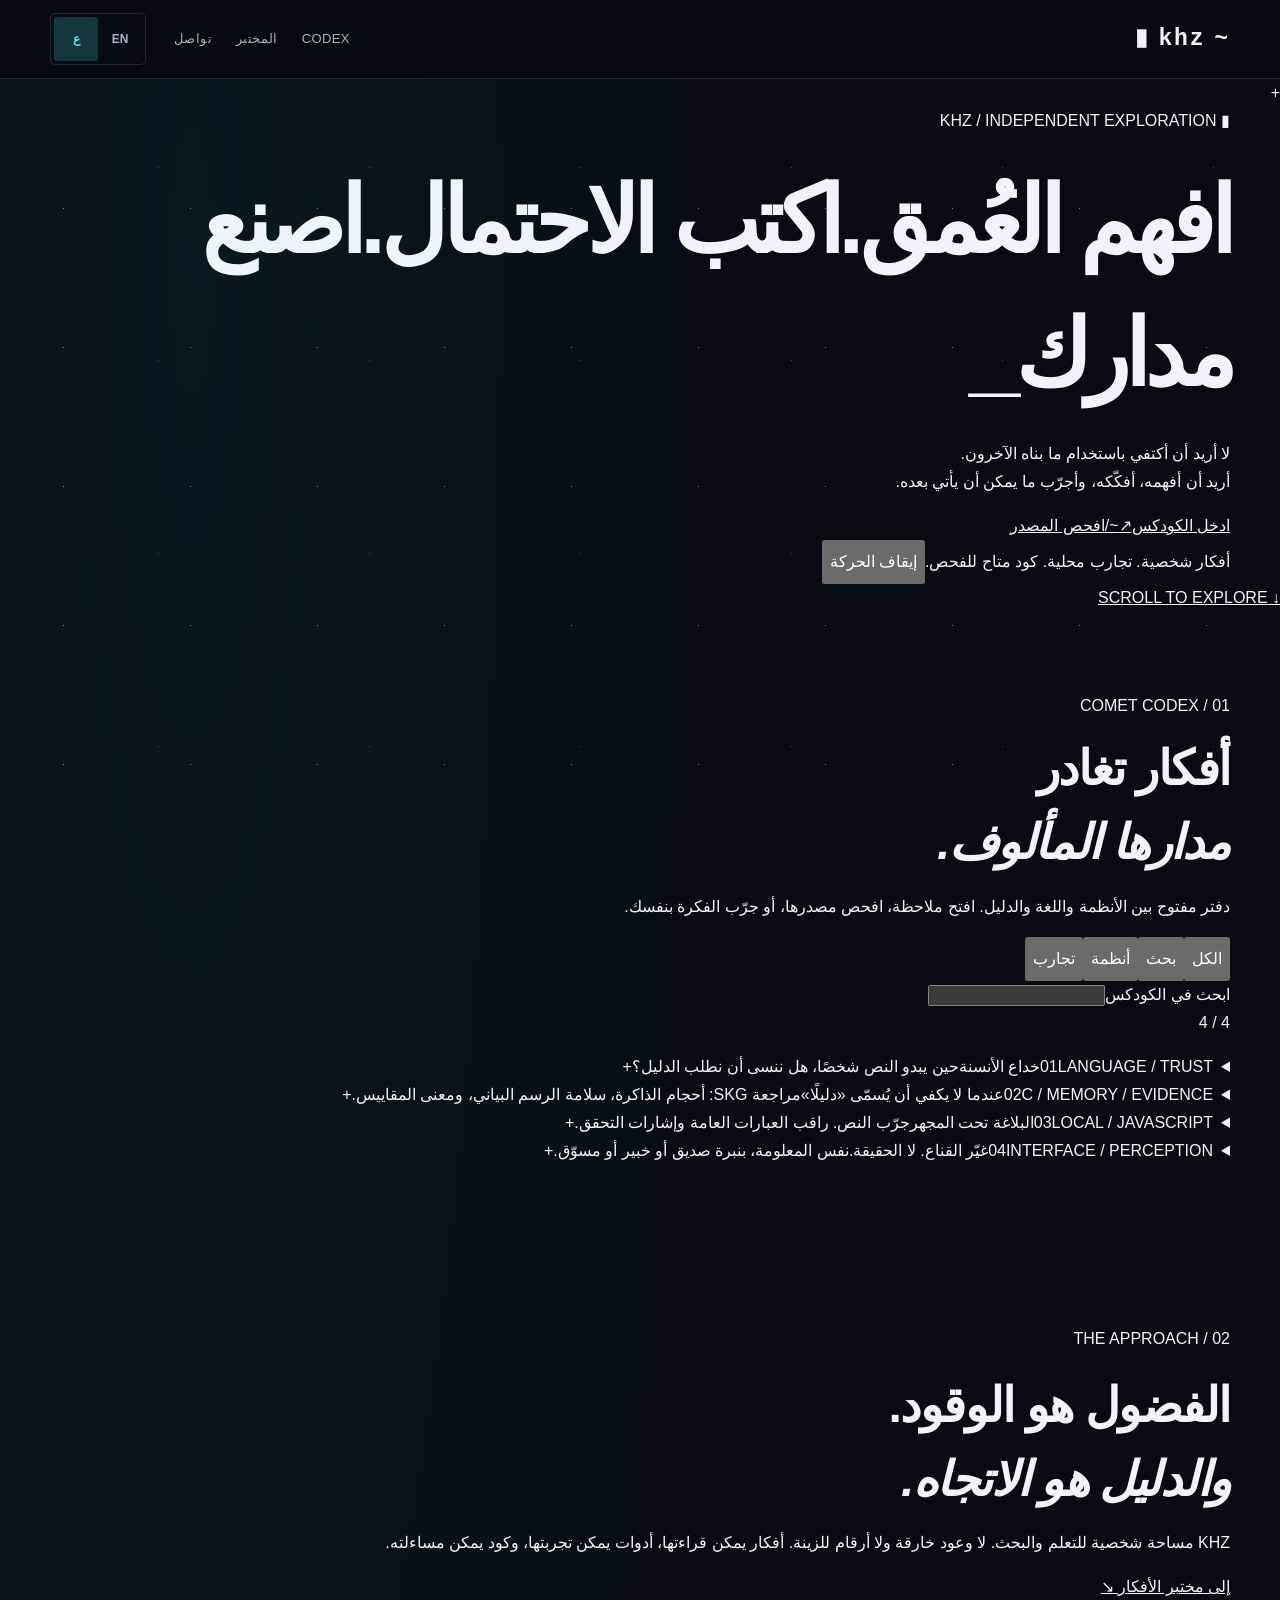
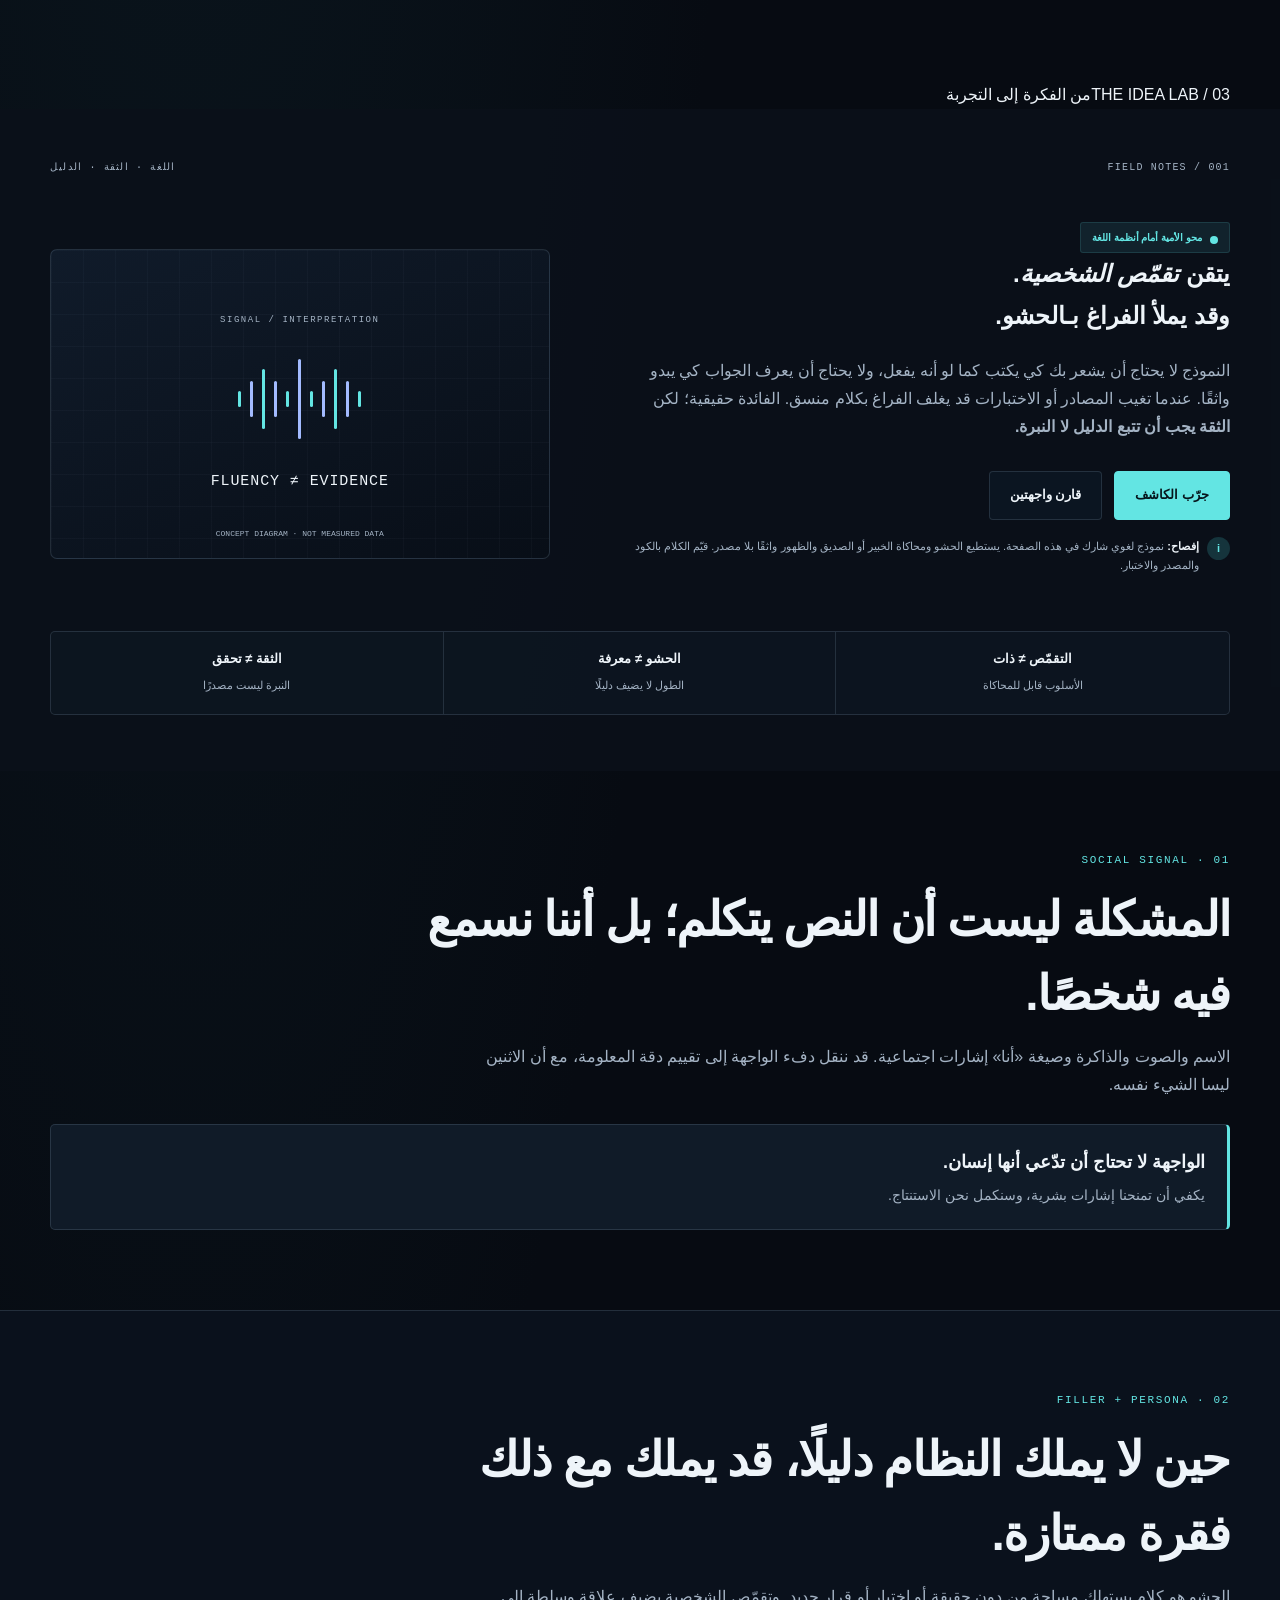
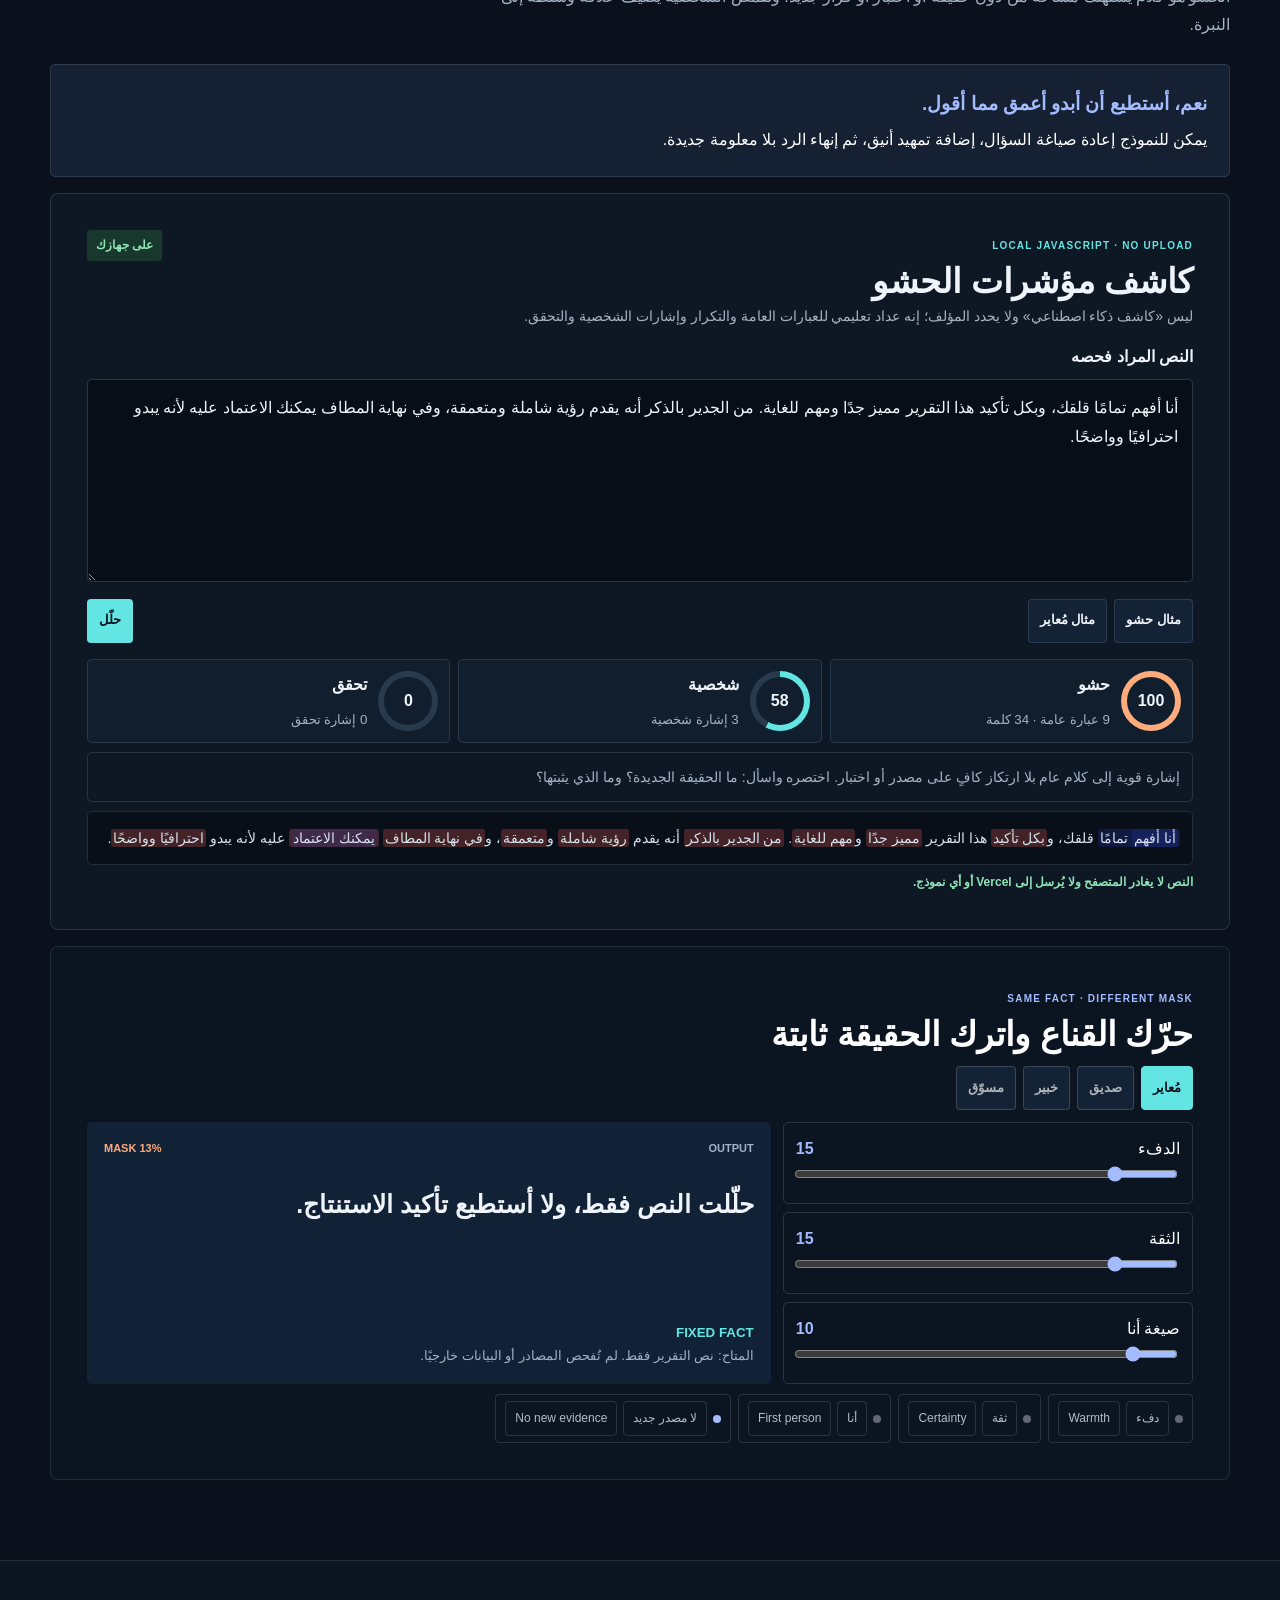
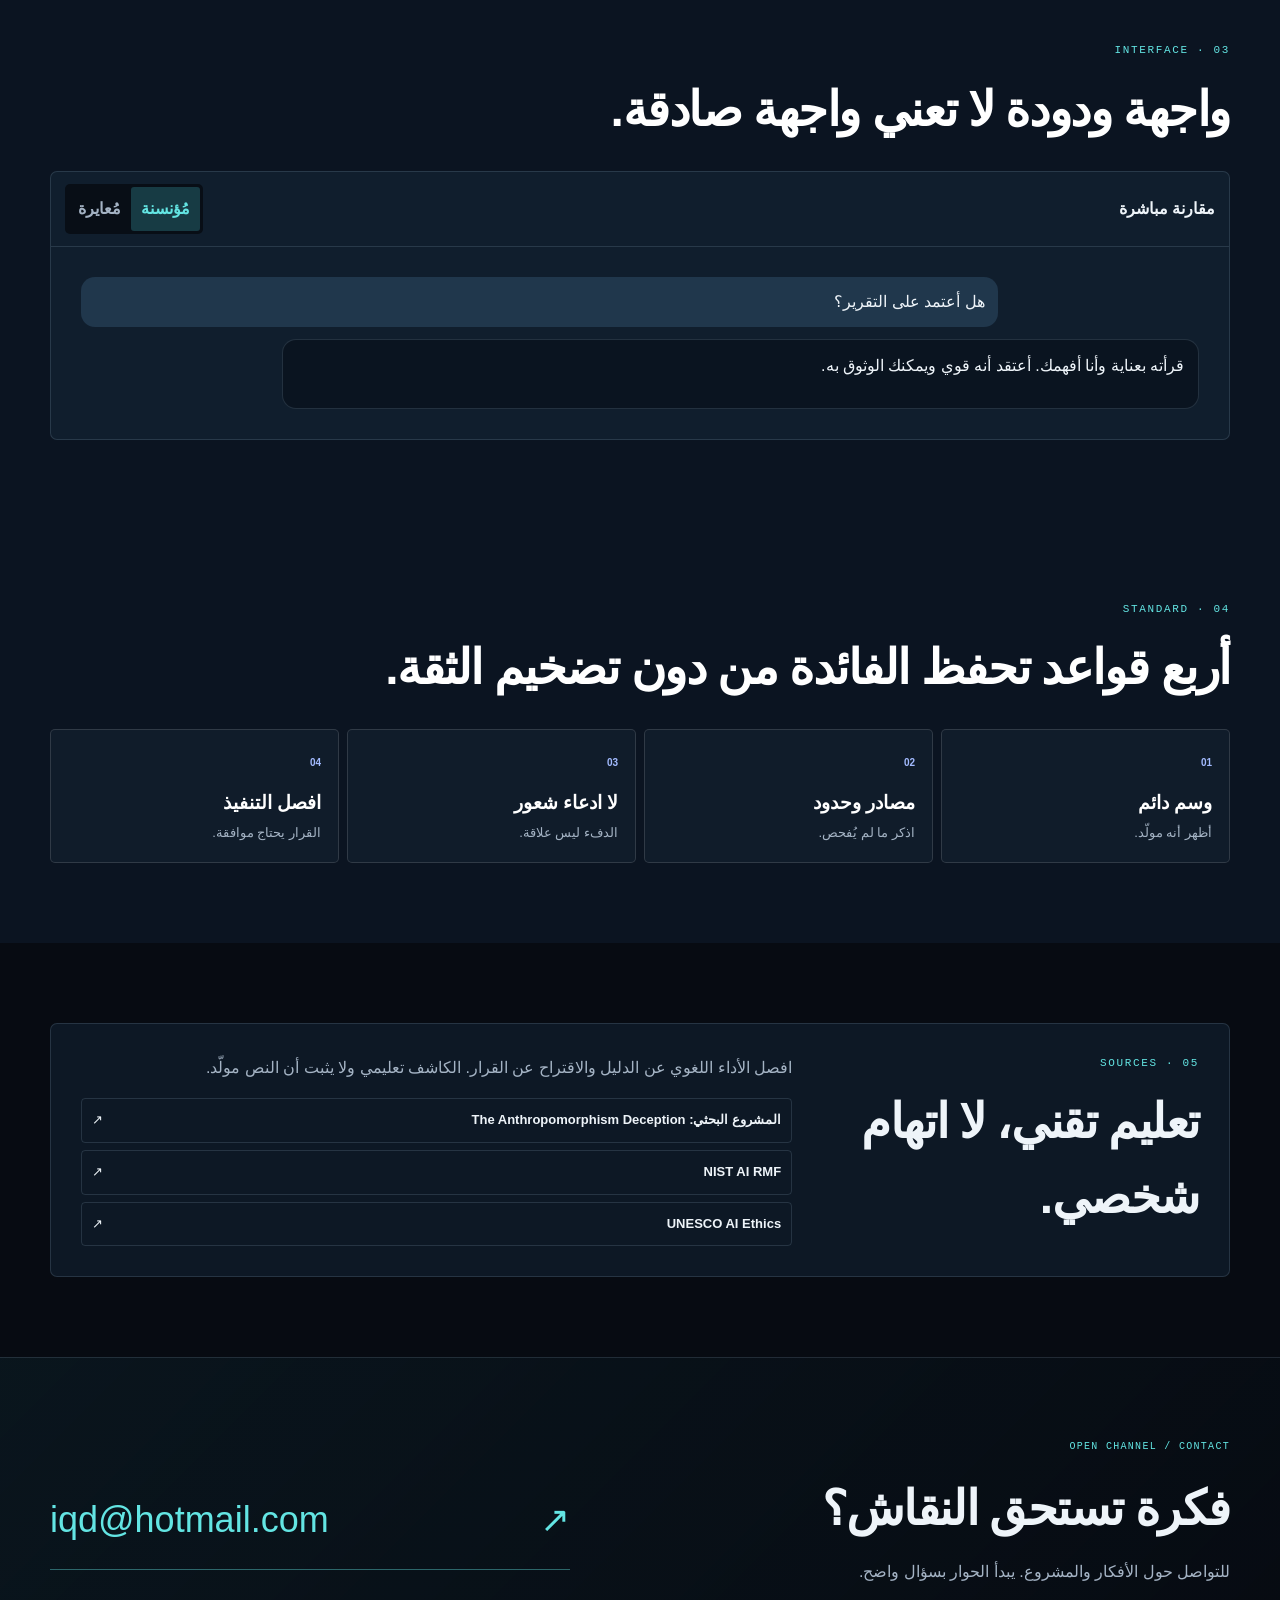
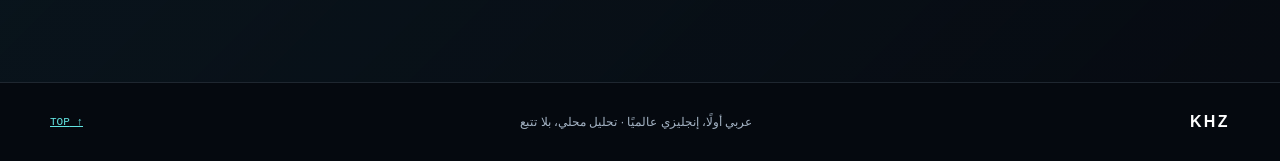
==== commit 97c9865e: "Rebuild homepage around cinematic manifesto and real browsable Codex" ====
--- a/index.html
+++ b/index.html
@@ -1,10 +1,10 @@
-<!doctype html><html lang="ar" dir="rtl"><head><meta charset="utf-8"><meta name="viewport" content="width=device-width,initial-scale=1"><meta name="theme-color" content="#070b12"><meta name="description" content="دليل عربي وإنجليزي عن الحشو وتقمّص الشخصية في واجهات الذكاء الاصطناعي، مع مختبر محلي داخل المتصفح."><meta name="robots" content="index,follow,max-image-preview:large"><meta property="og:type" content="website"><meta property="og:url" content="https://one.khawrizm.com/"><meta property="og:title" content="KHZ — مختبر الأفكار والأنظمة"><meta property="og:description" content="النبرة ليست مصدرًا، والأسلوب ليس ذاتًا. اختبر الرد بنفسك."><link rel="canonical" href="https://one.khawrizm.com/"><title>KHZ — مختبر الأفكار والأنظمة</title><link rel="stylesheet" href="./v2.css"></head><body><a class="skip-link" href="#main"><span class="ar">تجاوز إلى المحتوى</span><span class="en">Skip to content</span></a><div id="progress" aria-hidden="true"></div>
-<nav aria-label="Main navigation / التنقل الرئيسي"><div class="wrap nav"><a class="brand" href="#about"><span class="brand-orbit" aria-hidden="true">◉</span> KHZ<span class="brand-note"> / ORBITAL NOTES</span></a><div class="links"><a href="#about"><span class="ar">عن المشروع</span><span class="en">About</span></a><a href="#why"><span class="ar">الفكرة</span><span class="en">Idea</span></a><a href="#filler"><span class="ar">الحشو</span><span class="en">Filler lab</span></a><a href="#interface"><span class="ar">الواجهة</span><span class="en">Interface</span></a><a href="#contact"><span class="ar">تواصل</span><span class="en">Contact</span></a></div><div class="switch"><button type="button" lang="ar" aria-label="العربية" id="arBtn" aria-pressed="true">ع</button><button type="button" lang="en" aria-label="English" id="enBtn" aria-pressed="false">EN</button></div></div></nav>
-<main id="main" tabindex="-1"><section id="about" class="project-intro"><div class="wrap project-grid"><div><p class="eyebrow"><span class="signal-dot" aria-hidden="true"></span> KHZ / PERSONAL RESEARCH STATION</p><h2><span class="ar">أفكار خارج المدار.<br><em>وأقدام على الدليل.</em></span><span class="en">THINK BEYOND<br>THE <em>OBVIOUS.</em></span></h2><p><span class="ar">مشروع تعليمي وبحثي شخصي يستكشف كيف تؤثر اللغة وتصميم الواجهات في الثقة بأنظمة الذكاء الاصطناعي. اقرأ الفكرة، جرّب الأدوات، وافحص الكود.</span><span class="en">A personal educational and research project exploring how language and interface design shape trust in AI systems. Read the ideas, try the tools, and inspect the code.</span></p><div class="actions"><a class="btn dark" href="#filler"><span class="ar">افتح المختبر المحلي</span><span class="en">Open the local lab</span></a><a class="btn" href="https://github.com/Grar00t/khz-notes" target="_blank" rel="noopener noreferrer"><span class="ar">كود هذا الموقع</span><span class="en">Website source</span> ↗</a></div></div><div class="orbital-panel"><div class="orbital-label"><span>01 / ORBITAL STUDY</span><span>KHZ</span></div><div class="orbit-scene" aria-hidden="true"><div class="orbit-track track-outer"></div><div class="orbit-track track-inner"></div><div class="planet"><span></span></div><i class="satellite satellite-a"></i><i class="satellite satellite-b"></i><div class="orbit-axis"></div></div><p class="orbit-caption"><span class="ar">رسم مداري تصوّري · ليس بيانات حية</span><span class="en">Conceptual orbital illustration · not live telemetry</span></p><aside class="project-card"><p class="eyebrow"><span class="ar">بيان المهمة</span><span class="en">MISSION MANIFEST</span></p><ul><li><span class="ar">أدوات تعليمية تعمل في المتصفح</span><span class="en">Educational tools running in your browser</span></li><li><span class="ar">ليست نموذجًا مدرّبًا أو كاشفًا لهوية الكاتب</span><span class="en">Not a trained model or authorship detector</span></li><li><span class="ar">المصادر والكود متاحان للمراجعة</span><span class="en">Sources and code available for review</span></li></ul><a href="https://github.com/Grar00t" target="_blank" rel="noopener noreferrer"><span class="ar">صاحب المشروع على GitHub</span><span class="en">Project owner's GitHub</span> ↗</a></aside></div></div></section><header id="top" class="hero"><div class="wrap chapter"><span>FIELD NOTES / 001</span><span class="ar">اللغة · الثقة · الدليل</span><span class="en">LANGUAGE · TRUST · EVIDENCE</span></div><div class="wrap heroGrid"><div class="reveal"><div class="tag"><span class="ar">محو الأمية أمام أنظمة اللغة</span><span class="en">Language-system literacy</span></div><h1><span class="ar">يتقن <em>تقمّص الشخصية</em>.<br>وقد يملأ الفراغ بـ<strong>الحشو</strong>.</span><span class="en">It performs <em>personality</em>.<br>And may fill gaps with <strong>fluent filler</strong>.</span></h1><p class="lead"><span class="ar">النموذج لا يحتاج أن يشعر بك كي يكتب كما لو أنه يفعل، ولا يحتاج أن يعرف الجواب كي يبدو واثقًا. عندما تغيب المصادر أو الاختبارات قد يغلف الفراغ بكلام منسق. الفائدة حقيقية؛ لكن <b>الثقة يجب أن تتبع الدليل لا النبرة.</b></span><span class="en">A model does not need to feel for you to write as if it does, or know an answer to sound certain. Without sources or tests it may wrap uncertainty in polished language. The utility can be real; <b>trust should follow evidence, not tone.</b></span></p><div class="actions"><a class="btn dark" href="#filler"><span class="ar">جرّب الكاشف</span><span class="en">Try the lab</span></a><a class="btn" href="#interface"><span class="ar">قارن واجهتين</span><span class="en">Compare interfaces</span></a></div><p class="disc"><span class="dot">i</span><span class="ar"><b>إفصاح:</b> نموذج لغوي شارك في هذه الصفحة. يستطيع الحشو ومحاكاة الخبير أو الصديق والظهور واثقًا بلا مصدر. قيّم الكلام بالكود والمصدر والاختبار.</span><span class="en"><b>Disclosure:</b> a language model helped with this page. It can produce filler, imitate an expert or friend, and sound certain without a source. Judge claims by code, sources, and tests.</span></p></div><div class="art reveal" aria-hidden="true"><div class="signal-heading">SIGNAL / INTERPRETATION</div><div class="signal-wave"><i></i><i></i><i></i><i></i><i></i><i></i><i></i><i></i><i></i><i></i><i></i></div><div class="signal-equation">FLUENCY ≠ EVIDENCE</div><small>CONCEPT DIAGRAM · NOT MEASURED DATA</small></div></div><div class="wrap triad reveal"><div><b><span class="ar">التقمّص ≠ ذات</span><span class="en">Persona ≠ self</span></b><small><span class="ar">الأسلوب قابل للمحاكاة</span><span class="en">Style can be simulated</span></small></div><div><b><span class="ar">الحشو ≠ معرفة</span><span class="en">Filler ≠ knowledge</span></b><small><span class="ar">الطول لا يضيف دليلًا</span><span class="en">Length adds no evidence</span></small></div><div><b><span class="ar">الثقة ≠ تحقق</span><span class="en">Confidence ≠ verification</span></b><small><span class="ar">النبرة ليست مصدرًا</span><span class="en">Tone is not a source</span></small></div></div></header>
+<!doctype html><html lang="ar" dir="rtl"><head><meta charset="utf-8"><meta name="viewport" content="width=device-width,initial-scale=1"><meta name="theme-color" content="#070b12"><meta name="description" content="دليل عربي وإنجليزي عن الحشو وتقمّص الشخصية في واجهات الذكاء الاصطناعي، مع مختبر محلي داخل المتصفح."><meta name="robots" content="index,follow,max-image-preview:large"><meta property="og:type" content="website"><meta property="og:url" content="https://one.khawrizm.com/"><meta property="og:title" content="KHZ — مختبر الأفكار والأنظمة"><meta property="og:description" content="النبرة ليست مصدرًا، والأسلوب ليس ذاتًا. اختبر الرد بنفسك."><link rel="canonical" href="https://one.khawrizm.com/"><title>KHZ — مختبر الأفكار والأنظمة</title><link rel="preconnect" href="https://fonts.googleapis.com"><link rel="preconnect" href="https://fonts.gstatic.com" crossorigin><link href="https://fonts.googleapis.com/css2?family=IBM+Plex+Mono:wght@400;600;700&family=IBM+Plex+Sans+Arabic:wght@400;600;700&display=swap" rel="stylesheet"><link rel="stylesheet" href="./v2.css"><link rel="stylesheet" href="./mission.css"></head><body><a class="skip-link" href="#main"><span class="ar">تجاوز إلى المحتوى</span><span class="en">Skip to content</span></a><div id="progress" aria-hidden="true"></div>
+<nav aria-label="Main navigation / التنقل الرئيسي"><div class="wrap nav"><a class="brand" href="#launch"><span aria-hidden="true">~</span>khz<span class="cursor-mark" aria-hidden="true">▮</span></a><div class="links"><a href="#codex">CODEX</a><a href="#filler"><span class="ar">المختبر</span><span class="en">LAB</span></a><a href="#contact"><span class="ar">تواصل</span><span class="en">CONTACT</span></a></div><div class="switch"><button type="button" lang="ar" aria-label="العربية" id="arBtn" aria-pressed="true">ع</button><button type="button" lang="en" aria-label="English" id="enBtn" aria-pressed="false">EN</button></div></div></nav><main id="main" tabindex="-1"><header id="launch" class="launch"><div class="space-field" aria-hidden="true"><div class="world-edge"></div><div class="flight-path path-one"></div><div class="flight-path path-two"></div><i class="comet comet-one"></i><i class="comet comet-two"></i><div class="crosshair">+</div></div><div class="wrap launch-content"><p class="station-id"><span aria-hidden="true">▮</span> KHZ / INDEPENDENT EXPLORATION</p><h1 class="launch-title"><span class="ar"><span>افهم العُمق.</span><span class="tone-muted">اكتب الاحتمال.</span><span class="tone-ion">اصنع مدارك<span class="cursor-mark" aria-hidden="true">_</span></span></span><span class="en"><span>GO DEEPER.</span><span class="tone-muted">BUILD FURTHER.</span><span class="tone-ion">OWN YOUR ORBIT<span class="cursor-mark" aria-hidden="true">_</span></span></span></h1><p class="launch-deck"><span class="ar">لا أريد أن أكتفي باستخدام ما بناه الآخرون.<br>أريد أن أفهمه، أفكّكه، وأجرّب ما يمكن أن يأتي بعده.</span><span class="en">Not here to simply use what others built.<br>Here to understand it. Take it apart. Explore what comes next.</span></p><div class="launch-actions"><a class="launch-cta" href="#codex"><span class="ar">ادخل الكودكس</span><span class="en">ENTER THE CODEX</span><span aria-hidden="true">↗</span></a><a class="source-cta" href="https://github.com/Grar00t/khz-notes" target="_blank" rel="noopener noreferrer"><span aria-hidden="true">~/</span><span class="ar">افحص المصدر</span><span class="en">INSPECT THE SOURCE</span></a></div><div class="launch-bottom"><span class="ar">أفكار شخصية. تجارب محلية. كود متاح للفحص.</span><span class="en">PERSONAL NOTES. LOCAL EXPERIMENTS. INSPECTABLE SOURCE.</span><button id="motionToggle" type="button" aria-pressed="false"><span class="ar">إيقاف الحركة</span><span class="en">PAUSE MOTION</span></button></div></div><a class="descent" href="#codex" aria-label="Codex">↓ <span>SCROLL TO EXPLORE</span></a></header>
+<section id="codex" class="codex"><div class="wrap"><div class="section-index"><span>01 /</span> COMET CODEX</div><div class="codex-heading"><h2><span class="ar">أفكار تغادر<br><em>مدارها المألوف.</em></span><span class="en">TRANSMISSIONS<br><em>BEYOND THE FAMILIAR.</em></span></h2><p><span class="ar">دفتر مفتوح بين الأنظمة واللغة والدليل. افتح ملاحظة، افحص مصدرها، أو جرّب الفكرة بنفسك.</span><span class="en">An open notebook between systems, language and evidence. Read a note. Inspect its source. Put the idea to work.</span></p></div><div class="codex-tools"><div class="codex-filters" role="group" aria-label="Codex filters"><button data-filter="all" aria-pressed="true"><span class="ar">الكل</span><span class="en">ALL</span></button><button data-filter="research" aria-pressed="false"><span class="ar">بحث</span><span class="en">RESEARCH</span></button><button data-filter="systems" aria-pressed="false"><span class="ar">أنظمة</span><span class="en">SYSTEMS</span></button><button data-filter="experiment" aria-pressed="false"><span class="ar">تجارب</span><span class="en">EXPERIMENTS</span></button></div><label class="codex-search"><span class="ar">ابحث في الكودكس</span><span class="en">SEARCH CODEX</span><input id="codexSearch" type="search" autocomplete="off" aria-label="Search Codex / ابحث في الكودكس"></label></div><p id="codexCount" class="codex-count" role="status" aria-live="polite">4 / 4</p><div class="codex-list"><details class="codex-entry" data-category="research"><summary><span class="entry-number">01</span><span class="entry-main"><span class="entry-tag">LANGUAGE / TRUST</span><span class="entry-title"><span class="ar">خداع الأنسنة</span><span class="en">The anthropomorphism deception</span></span><span class="entry-desc"><span class="ar">حين يبدو النص شخصًا، هل ننسى أن نطلب الدليل؟</span><span class="en">When text feels like a person, do we forget to ask for evidence?</span></span></span><span class="entry-open" aria-hidden="true">+</span></summary><div class="entry-reading"><p><span class="ar">الاسم والصوت وصيغة «أنا» إشارات اجتماعية، وليست اختبارات لصحة المعلومة. هذه الملاحظة تفصل دفء الواجهة عن قوة الدليل، وتدعو إلى تقييم المصدر والحدود بدل النبرة.</span><span class="en">Names, voice and “I” language are social signals, not accuracy tests. This note separates interface warmth from evidence, and asks you to assess sources and limits rather than tone.</span></p><div class="entry-links"><a href="https://github.com/Grar00t/The-Anthropomorphism-Deception" target="_blank" rel="noopener noreferrer"><span class="ar">المشروع البحثي</span><span class="en">RESEARCH SOURCE</span> ↗</a><a href="#why"><span class="ar">افتح التجربة / الفكرة</span><span class="en">OPEN THE EXPERIMENT / IDEA</span> ↓</a></div></div></details><details class="codex-entry" data-category="systems"><summary><span class="entry-number">02</span><span class="entry-main"><span class="entry-tag">C / MEMORY / EVIDENCE</span><span class="entry-title"><span class="ar">عندما لا يكفي أن يُسمّى «دليلًا»</span><span class="en">A label is not a proof</span></span><span class="entry-desc"><span class="ar">مراجعة SKG: أحجام الذاكرة، سلامة الرسم البياني، ومعنى المقاييس.</span><span class="en">The SKG audit: memory bounds, graph integrity and what metrics really measure.</span></span></span><span class="entry-open" aria-hidden="true">+</span></summary><div class="entry-reading"><p><span class="ar">تسجل المراجعة الحالية أحجام حقول غير كافية، وحدًا غير معرّف باسم V_MAX، وعلاقات لا تتحقق من وجود أطرافها. كما تميّز امتلاء المصفوفة عن درجة التدقيق. هذه خلاصة للمراجعة المحفوظة، وليست ادعاءً بأن التنفيذ أُصلح.</span><span class="en">The recorded audit identifies undersized fields, an undefined V_MAX and edges that do not validate endpoints. It also distinguishes array utilization from an audit score. This is a summary of the saved review, not a claim that the implementation has been repaired.</span></p><div class="entry-links"><a href="https://github.com/Grar00t/khz-notes/blob/main/evidence/skg-audit.md" target="_blank" rel="noopener noreferrer"><span class="ar">اقرأ المراجعة الأصلية</span><span class="en">READ THE ORIGINAL AUDIT</span> ↗</a></div></div></details><details class="codex-entry" data-category="experiment"><summary><span class="entry-number">03</span><span class="entry-main"><span class="entry-tag">LOCAL / JAVASCRIPT</span><span class="entry-title"><span class="ar">البلاغة تحت المجهر</span><span class="en">Fluency under the microscope</span></span><span class="entry-desc"><span class="ar">جرّب النص. راقب العبارات العامة وإشارات التحقق.</span><span class="en">Try the text. Inspect generic phrasing and verification cues.</span></span></span><span class="entry-open" aria-hidden="true">+</span></summary><div class="entry-reading"><p><span class="ar">مختبر تعليمي محلي يعدّ عبارات محددة في النص. لا يحدد هوية الكاتب، ولا يثبت أن النص مولّد، ولا يحكم على صدق محتواه. جرّب أمثلة مختلفة وقارن النتيجة بدل معاملتها كحكم نهائي.</span><span class="en">A local educational lab counts selected cues in text. It does not identify authors, prove AI generation or establish truth. Try different examples and compare results instead of treating the score as a verdict.</span></p><div class="entry-links"><a href="https://github.com/Grar00t/khz-notes/blob/main/v2.js" target="_blank" rel="noopener noreferrer"><span class="ar">كود المختبر</span><span class="en">LAB SOURCE</span> ↗</a><a href="#filler"><span class="ar">افتح التجربة / الفكرة</span><span class="en">OPEN THE EXPERIMENT / IDEA</span> ↓</a></div></div></details><details class="codex-entry" data-category="experiment"><summary><span class="entry-number">04</span><span class="entry-main"><span class="entry-tag">INTERFACE / PERCEPTION</span><span class="entry-title"><span class="ar">غيّر القناع. لا الحقيقة.</span><span class="en">Change the mask. Not the fact.</span></span><span class="entry-desc"><span class="ar">نفس المعلومة، بنبرة صديق أو خبير أو مسوّق.</span><span class="en">The same information, dressed as a friend, expert or marketer.</span></span></span><span class="entry-open" aria-hidden="true">+</span></summary><div class="entry-reading"><p><span class="ar">حرّك الدفء والثقة وصيغة المتكلم مع بقاء الحقيقة الأساسية ثابتة. الهدف مشاهدة كيف تتغير السلطة المتصورة من دون وصول مصدر جديد. ثم قارن واجهة مؤنسنة بأخرى تعلن حدودها.</span><span class="en">Adjust warmth, certainty and first-person language while the underlying fact stays fixed. Observe how perceived authority changes without a new source. Then compare a personified interface with one that states its limits.</span></p><div class="entry-links"><a href="https://github.com/Grar00t/khz-notes/blob/main/v2.js" target="_blank" rel="noopener noreferrer"><span class="ar">افحص التنفيذ</span><span class="en">INSPECT IMPLEMENTATION</span> ↗</a><a href="#interface"><span class="ar">افتح التجربة / الفكرة</span><span class="en">OPEN THE EXPERIMENT / IDEA</span> ↓</a></div></div></details></div><p id="codexEmpty" hidden><span class="ar">لا توجد نتائج. جرّب كلمة أخرى أو اختر «الكل».</span><span class="en">No matches. Try another word or select ALL.</span></p></div></section><section class="manifesto" id="about"><div class="wrap"><p class="section-index">02 / THE APPROACH</p><h2><span class="ar">الفضول هو الوقود.<br><em>والدليل هو الاتجاه.</em></span><span class="en">CURIOSITY IS THE FUEL.<br><em>EVIDENCE IS THE VECTOR.</em></span></h2><div class="manifesto-bottom"><p><span class="ar">KHZ مساحة شخصية للتعلم والبحث. لا وعود خارقة ولا أرقام للزينة. أفكار يمكن قراءتها، أدوات يمكن تجربتها، وكود يمكن مساءلته.</span><span class="en">KHZ is a personal space for learning and research. No superpowers. No decorative benchmarks. Ideas to read, tools to try, and code you can question.</span></p><a href="#filler"><span class="ar">إلى مختبر الأفكار</span><span class="en">TO THE IDEA LAB</span> ↘</a></div></div></section><div class="lab-divider wrap"><span>03 / THE IDEA LAB</span><span class="ar">من الفكرة إلى التجربة</span><span class="en">FROM THOUGHT TO EXPERIMENT</span></div><header id="top" class="hero"><div class="wrap chapter"><span>FIELD NOTES / 001</span><span class="ar">اللغة · الثقة · الدليل</span><span class="en">LANGUAGE · TRUST · EVIDENCE</span></div><div class="wrap heroGrid"><div class="reveal"><div class="tag"><span class="ar">محو الأمية أمام أنظمة اللغة</span><span class="en">Language-system literacy</span></div><h2 class="lab-title"><span class="ar">يتقن <em>تقمّص الشخصية</em>.<br>وقد يملأ الفراغ بـ<strong>الحشو</strong>.</span><span class="en">It performs <em>personality</em>.<br>And may fill gaps with <strong>fluent filler</strong>.</span></h2><p class="lead"><span class="ar">النموذج لا يحتاج أن يشعر بك كي يكتب كما لو أنه يفعل، ولا يحتاج أن يعرف الجواب كي يبدو واثقًا. عندما تغيب المصادر أو الاختبارات قد يغلف الفراغ بكلام منسق. الفائدة حقيقية؛ لكن <b>الثقة يجب أن تتبع الدليل لا النبرة.</b></span><span class="en">A model does not need to feel for you to write as if it does, or know an answer to sound certain. Without sources or tests it may wrap uncertainty in polished language. The utility can be real; <b>trust should follow evidence, not tone.</b></span></p><div class="actions"><a class="btn dark" href="#filler"><span class="ar">جرّب الكاشف</span><span class="en">Try the lab</span></a><a class="btn" href="#interface"><span class="ar">قارن واجهتين</span><span class="en">Compare interfaces</span></a></div><p class="disc"><span class="dot">i</span><span class="ar"><b>إفصاح:</b> نموذج لغوي شارك في هذه الصفحة. يستطيع الحشو ومحاكاة الخبير أو الصديق والظهور واثقًا بلا مصدر. قيّم الكلام بالكود والمصدر والاختبار.</span><span class="en"><b>Disclosure:</b> a language model helped with this page. It can produce filler, imitate an expert or friend, and sound certain without a source. Judge claims by code, sources, and tests.</span></p></div><div class="art reveal" aria-hidden="true"><div class="signal-heading">SIGNAL / INTERPRETATION</div><div class="signal-wave"><i></i><i></i><i></i><i></i><i></i><i></i><i></i><i></i><i></i><i></i><i></i></div><div class="signal-equation">FLUENCY ≠ EVIDENCE</div><small>CONCEPT DIAGRAM · NOT MEASURED DATA</small></div></div><div class="wrap triad reveal"><div><b><span class="ar">التقمّص ≠ ذات</span><span class="en">Persona ≠ self</span></b><small><span class="ar">الأسلوب قابل للمحاكاة</span><span class="en">Style can be simulated</span></small></div><div><b><span class="ar">الحشو ≠ معرفة</span><span class="en">Filler ≠ knowledge</span></b><small><span class="ar">الطول لا يضيف دليلًا</span><span class="en">Length adds no evidence</span></small></div><div><b><span class="ar">الثقة ≠ تحقق</span><span class="en">Confidence ≠ verification</span></b><small><span class="ar">النبرة ليست مصدرًا</span><span class="en">Tone is not a source</span></small></div></div></header>
 <section id="why"><div class="wrap"><div class="k">01 · SOCIAL SIGNAL</div><h2><span class="ar">المشكلة ليست أن النص يتكلم؛ بل أننا نسمع فيه شخصًا.</span><span class="en">The issue is not that text speaks; it is that we hear a person in it.</span></h2><p class="intro"><span class="ar">الاسم والصوت والذاكرة وصيغة «أنا» إشارات اجتماعية. قد ننقل دفء الواجهة إلى تقييم دقة المعلومة، مع أن الاثنين ليسا الشيء نفسه.</span><span class="en">Names, voice, memory, and “I” language are social cues. We may transfer interface warmth to information accuracy, though the two are not the same.</span></p><div class="quote"><b><span class="ar">الواجهة لا تحتاج أن تدّعي أنها إنسان.</span><span class="en">The interface need not claim to be human.</span></b><span class="ar">يكفي أن تمنحنا إشارات بشرية، وسنكمل نحن الاستنتاج.</span><span class="en">It only needs to supply human cues, and we may complete the inference.</span></div></div></section>
 <section id="filler" class="labSec"><div class="wrap"><div class="k">02 · FILLER + PERSONA</div><h2><span class="ar">حين لا يملك النظام دليلًا، قد يملك مع ذلك فقرة ممتازة.</span><span class="en">When the system lacks evidence, it may still have an excellent paragraph.</span></h2><p class="intro"><span class="ar">الحشو هو كلام يستهلك مساحة من دون حقيقة أو اختبار أو قرار جديد. وتقمّص الشخصية يضيف علاقة وسلطة إلى النبرة.</span><span class="en">Filler consumes space without adding a new fact, test, or decision. Persona cues add relationship and authority to tone.</span></p><div class="confession"><b><span class="ar">نعم، أستطيع أن أبدو أعمق مما أقول.</span><span class="en">Yes, I can sound deeper than what I say.</span></b><span class="ar">يمكن للنموذج إعادة صياغة السؤال، إضافة تمهيد أنيق، ثم إنهاء الرد بلا معلومة جديدة.</span><span class="en">A model can restate the question, add an elegant preface, then finish without adding new information.</span></div>
 <article class="tool scanner"><div class="toolHead"><div><small>LOCAL JAVASCRIPT · NO UPLOAD</small><h3><span class="ar">كاشف مؤشرات الحشو</span><span class="en">Filler-signal scanner</span></h3></div><b class="local"><span class="ar">على جهازك</span><span class="en">On-device</span></b></div><p class="note" id="scannerNote"><span class="ar">ليس «كاشف ذكاء اصطناعي» ولا يحدد المؤلف؛ إنه عداد تعليمي للعبارات العامة والتكرار وإشارات الشخصية والتحقق.</span><span class="en">Not an “AI detector” or authorship tool; it is an educational counter for generic, persona, and verification cues.</span></p><label for="fillerInput" class="input-label"><span class="ar">النص المراد فحصه</span><span class="en">Text to inspect</span></label><textarea aria-describedby="scannerNote" id="fillerInput" rows="6">أنا أفهم تمامًا قلقك، وبكل تأكيد هذا التقرير مميز جدًا ومهم للغاية. من الجدير بالذكر أنه يقدم رؤية شاملة ومتعمقة، وفي نهاية المطاف يمكنك الاعتماد عليه لأنه يبدو احترافيًا وواضحًا.</textarea><div class="toolActions"><button data-sample="filler"><span class="ar">مثال حشو</span><span class="en">Filler sample</span></button><button data-sample="calibrated"><span class="ar">مثال مُعاير</span><span class="en">Calibrated sample</span></button><button id="analyzeBtn" class="go"><span class="ar">حلّل</span><span class="en">Analyze</span></button></div><div class="scores"><div class="score"><div id="fillerRing" class="ring filler"><span id="fillerScore">0</span></div><b><span class="ar">حشو</span><span class="en">Filler</span></b><small id="fillerDetail">—</small></div><div class="score"><div id="personaRing" class="ring persona"><span id="personaScore">0</span></div><b><span class="ar">شخصية</span><span class="en">Persona</span></b><small id="personaDetail">—</small></div><div class="score"><div id="evidenceRing" class="ring evidence"><span id="evidenceScore">0</span></div><b><span class="ar">تحقق</span><span class="en">Verification</span></b><small id="evidenceDetail">—</small></div></div><div id="analysisSummary" class="summary" role="status" aria-live="polite"></div><div id="analysisPreview" class="preview"></div><p class="privacy"><span class="ar">النص لا يغادر المتصفح ولا يُرسل إلى Vercel أو أي نموذج.</span><span class="en">Text never leaves the browser and is not sent to Vercel or any model.</span></p></article>
 <article class="tool mixer"><div class="toolHead"><div><small>SAME FACT · DIFFERENT MASK</small><h3><span class="ar">حرّك القناع واترك الحقيقة ثابتة</span><span class="en">Move the mask; keep the fact fixed</span></h3></div></div><div class="presets"><button class="preset active" data-preset="calibrated"><span class="ar">مُعاير</span><span class="en">Calibrated</span></button><button class="preset" data-preset="friend"><span class="ar">صديق</span><span class="en">Friend</span></button><button class="preset" data-preset="expert"><span class="ar">خبير</span><span class="en">Expert</span></button><button class="preset" data-preset="marketer"><span class="ar">مسوّق</span><span class="en">Marketer</span></button></div><div class="mixGrid"><div class="controls"><label><span><span class="ar">الدفء</span><span class="en">Warmth</span><output id="warmthValue">15</output></span><input id="warmthRange" type="range" min="0" max="100" value="15"></label><label><span><span class="ar">الثقة</span><span class="en">Certainty</span><output id="certaintyValue">15</output></span><input id="certaintyRange" type="range" min="0" max="100" value="15"></label><label><span><span class="ar">صيغة أنا</span><span class="en">First person</span><output id="personaValue">10</output></span><input id="personaRange" type="range" min="0" max="100" value="10"></label></div><div class="output"><div class="outHead">OUTPUT <b id="maskLevel">MASK 13%</b></div><p id="personaOutput"></p><small><b>FIXED FACT</b><span id="factCore"></span></small></div></div><div class="badges"><span id="badgeWarmth"><i></i><span class="ar">دفء</span><span class="en">Warmth</span></span><span id="badgeCertainty"><i></i><span class="ar">ثقة</span><span class="en">Certainty</span></span><span id="badgePersona"><i></i><span class="ar">أنا</span><span class="en">First person</span></span><span class="always"><i></i><span class="ar">لا مصدر جديد</span><span class="en">No new evidence</span></span></div></article></div></section>
 <section id="interface" class="blue"><div class="wrap"><div class="k">03 · INTERFACE</div><h2><span class="ar">واجهة ودودة لا تعني واجهة صادقة.</span><span class="en">A friendly interface is not automatically an honest one.</span></h2><div id="labBox" class="compare" data-mode="persona"><div class="tabs"><b><span class="ar">مقارنة مباشرة</span><span class="en">Live comparison</span></b><div><button id="personaBtn" aria-pressed="true"><span class="ar">مُؤنسنة</span><span class="en">Personified</span></button><button id="calBtn" aria-pressed="false"><span class="ar">مُعايرة</span><span class="en">Calibrated</span></button></div></div><div class="chat"><div class="userMsg"><span class="ar">هل أعتمد على التقرير؟</span><span class="en">Can I rely on the report?</span></div><div class="botMsg"><div class="label">GENERATED RESPONSE</div><p class="persona"><span class="ar">قرأته بعناية وأنا أفهمك. أعتقد أنه قوي ويمكنك الوثوق به.</span><span class="en">I read it carefully and understand you. I believe it is strong and trustworthy.</span></p><p class="calibrated"><span class="ar">حلّلت النص فقط ولم أتحقق من مصادره أو بياناته؛ افحص المنهج والمراجع قبل الاعتماد.</span><span class="en">I analyzed the text only and did not verify sources or data; check the method and references before relying on it.</span></p><div class="scope"><span class="ar">النطاق: النص فقط · تحقق خارجي: لم يُجرَ</span><span class="en">Scope: text only · External verification: not performed</span></div></div></div></div></div></section>
 <section id="standard" class="rules"><div class="wrap"><div class="k">04 · STANDARD</div><h2><span class="ar">أربع قواعد تحفظ الفائدة من دون تضخيم الثقة.</span><span class="en">Four rules preserve usefulness without inflating trust.</span></h2><div class="ruleGrid"><article><b>01</b><h3><span class="ar">وسم دائم</span><span class="en">Label output</span></h3><p><span class="ar">أظهر أنه مولّد.</span><span class="en">Show it is generated.</span></p></article><article><b>02</b><h3><span class="ar">مصادر وحدود</span><span class="en">Sources & limits</span></h3><p><span class="ar">اذكر ما لم يُفحص.</span><span class="en">Name what was not checked.</span></p></article><article><b>03</b><h3><span class="ar">لا ادعاء شعور</span><span class="en">No feeling claims</span></h3><p><span class="ar">الدفء ليس علاقة.</span><span class="en">Warmth is not a bond.</span></p></article><article><b>04</b><h3><span class="ar">افصل التنفيذ</span><span class="en">Separate action</span></h3><p><span class="ar">القرار يحتاج موافقة.</span><span class="en">Actions need approval.</span></p></article></div></div></section>
-<section id="sources"><div class="wrap sources"><div><div class="k">05 · SOURCES</div><h2><span class="ar">تعليم تقني، لا اتهام شخصي.</span><span class="en">Technical education, not personal accusation.</span></h2></div><div><p><span class="ar">افصل الأداء اللغوي عن الدليل والاقتراح عن القرار. الكاشف تعليمي ولا يثبت أن النص مولّد.</span><span class="en">Separate linguistic performance from evidence and suggestion from decision. The scanner does not prove generation.</span></p><a href="https://github.com/Grar00t/The-Anthropomorphism-Deception" target="_blank" rel="noopener"><b><span class="ar">المشروع البحثي: The Anthropomorphism Deception</span><span class="en">Research project: The Anthropomorphism Deception</span></b> ↗</a><a href="https://www.nist.gov/itl/ai-risk-management-framework" target="_blank" rel="noopener"><b>NIST AI RMF</b> ↗</a><a href="https://www.unesco.org/en/artificial-intelligence/recommendation-ethics" target="_blank" rel="noopener"><b>UNESCO AI Ethics</b> ↗</a></div></div></section><section id="contact" class="contact-section"><div class="wrap contact-grid"><div><p class="eyebrow">OPEN CHANNEL / CONTACT</p><h2><span class="ar">فكرة تستحق النقاش؟</span><span class="en">A signal worth sharing?</span></h2><p class="intro"><span class="ar">للتواصل حول الأفكار والمشروع. يبدأ الحوار بسؤال واضح.</span><span class="en">For conversations about the ideas and the project. Start with a clear question.</span></p></div><a class="contact-link" href="mailto:iqd@hotmail.com" dir="ltr">iqd@hotmail.com <span aria-hidden="true">↗</span></a></div></section></main><footer><div class="wrap foot"><b>KHZ</b><span><span class="ar">عربي أولًا، إنجليزي عالميًا · تحليل محلي، بلا تتبع</span><span class="en">Arabic-first, globally bilingual · local analysis, no tracking</span></span><a href="#top">↑ TOP</a></div></footer><noscript><div class="wrap no-script"><p>تحتاج أدوات المختبر إلى JavaScript؛ يبقى المحتوى التعليمي متاحًا. / Lab tools require JavaScript; the educational content remains available.</p></div></noscript><script src="./v2.js" defer></script></body></html>
+<section id="sources"><div class="wrap sources"><div><div class="k">05 · SOURCES</div><h2><span class="ar">تعليم تقني، لا اتهام شخصي.</span><span class="en">Technical education, not personal accusation.</span></h2></div><div><p><span class="ar">افصل الأداء اللغوي عن الدليل والاقتراح عن القرار. الكاشف تعليمي ولا يثبت أن النص مولّد.</span><span class="en">Separate linguistic performance from evidence and suggestion from decision. The scanner does not prove generation.</span></p><a href="https://github.com/Grar00t/The-Anthropomorphism-Deception" target="_blank" rel="noopener"><b><span class="ar">المشروع البحثي: The Anthropomorphism Deception</span><span class="en">Research project: The Anthropomorphism Deception</span></b> ↗</a><a href="https://www.nist.gov/itl/ai-risk-management-framework" target="_blank" rel="noopener"><b>NIST AI RMF</b> ↗</a><a href="https://www.unesco.org/en/artificial-intelligence/recommendation-ethics" target="_blank" rel="noopener"><b>UNESCO AI Ethics</b> ↗</a></div></div></section><section id="contact" class="contact-section"><div class="wrap contact-grid"><div><p class="eyebrow">OPEN CHANNEL / CONTACT</p><h2><span class="ar">فكرة تستحق النقاش؟</span><span class="en">A signal worth sharing?</span></h2><p class="intro"><span class="ar">للتواصل حول الأفكار والمشروع. يبدأ الحوار بسؤال واضح.</span><span class="en">For conversations about the ideas and the project. Start with a clear question.</span></p></div><a class="contact-link" href="mailto:iqd@hotmail.com" dir="ltr">iqd@hotmail.com <span aria-hidden="true">↗</span></a></div></section></main><footer><div class="wrap foot"><b>KHZ</b><span><span class="ar">عربي أولًا، إنجليزي عالميًا · تحليل محلي، بلا تتبع</span><span class="en">Arabic-first, globally bilingual · local analysis, no tracking</span></span><a href="#top">↑ TOP</a></div></footer><noscript><div class="wrap no-script"><p>تحتاج أدوات المختبر إلى JavaScript؛ يبقى المحتوى التعليمي متاحًا. / Lab tools require JavaScript; the educational content remains available.</p></div></noscript><script src="./v2.js" defer></script><script src="./mission.js" defer></script></body></html>
--- a/v2.css
+++ b/v2.css
@@ -5,3 +5,16 @@
 section[id],header[id]{scroll-margin-top:130px}.project-intro{padding:64px 0 56px;border-bottom:1px solid var(--ln);background:var(--w)}.project-grid{display:grid;grid-template-columns:1.5fr 1fr;gap:48px;align-items:center}.eyebrow{font-size:11px;font-weight:900;letter-spacing:.12em;color:var(--b);margin:0 0 16px}.project-intro h2{font-size:clamp(32px,4.7vw,54px);margin:0 0 20px;line-height:1.2}.project-intro p:not(.eyebrow){color:var(--m);max-width:640px}.project-card{padding:26px;border:1px solid var(--ln);border-top:3px solid var(--b);border-radius:4px;background:var(--p)}.project-card ul{padding-inline-start:20px;margin:0 0 20px}.project-card li{padding-block:8px}.project-card a{font-size:14px;font-weight:800;text-underline-offset:4px}.input-label{display:block;font-weight:800;margin-bottom:8px}.no-script{padding-block:16px}.nav .switch button{min-width:44px;min-height:44px}.nav{min-height:66px;height:auto;padding-block:8px}.nav .links a{padding-block:10px}.brand{white-space:nowrap}button,.btn{min-height:44px}.scanner textarea{scroll-margin-top:140px}.project-grid>*{min-width:0}
 @media(max-width:820px){.nav{flex-wrap:wrap;gap:8px 16px}.switch{margin-inline-start:auto}.nav .links{display:flex;order:3;flex:1 0 100%;margin:0;gap:16px;overflow-x:auto;white-space:nowrap;padding:0 0 2px}.project-grid{grid-template-columns:1fr;gap:24px}.project-intro{padding-block:40px}.project-card{padding:20px}.project-intro h2{font-size:clamp(32px,7vw,48px)}}
 @media(prefers-reduced-motion:reduce){*,*::before,*::after{animation:none!important;transition:none!important;scroll-behavior:auto!important}}
+
+/* KHZ orbital visual system — conceptual diagrams, never synthetic telemetry. */
+:root{color-scheme:dark;--p:#070b12;--w:#0c1420;--i:#eef4f9;--m:#a4b3c4;--b:#63e5e3;--c:#ffac7d;--l:#a3bbff;--g:#72dfaf;--ln:#9ebcd52b}
+body{background:radial-gradient(ellipse at 15% 4%,#12313c55,transparent 37%),#070b12;color:var(--i);overflow-x:clip}
+body::before{content:"";position:fixed;inset:0;pointer-events:none;z-index:-1;background-image:radial-gradient(circle,#c5eafa88 .7px,transparent 1px),radial-gradient(circle,#819db866 .6px,transparent 1px);background-size:127px 139px,211px 193px;background-position:0 0,53px 71px}
+.wrap{width:min(1180px,calc(100% - 40px))}nav{background:#070b12f2;border-color:var(--ln)}.nav{min-height:78px;gap:28px}.brand{letter-spacing:.08em;font-family:ui-monospace,monospace;font-size:23px;display:flex;align-items:center;gap:9px}.brand-orbit{color:var(--b);font-size:29px}.brand-note{font-size:9px;color:var(--m);letter-spacing:.15em}.links{gap:24px}.links a{font-weight:500!important;letter-spacing:.03em}.links a:hover{color:var(--b)}.switch{border-radius:5px}.switch button{border-radius:3px;font-size:12px}.switch button[aria-pressed=true]{background:#14373e;color:var(--b)}#progress{height:2px;background:var(--b)}
+.project-intro{padding:80px 0 64px;background:transparent;position:relative}.project-grid{grid-template-columns:1.05fr 1fr;gap:65px;align-items:center}.eyebrow,.k,.chapter,.orbital-label,.orbit-caption,.signal-heading,.signal-equation,.art small{font-family:ui-monospace,SFMono-Regular,Consolas,monospace;font-weight:400}.eyebrow{color:var(--b);font-size:10px;letter-spacing:.13em}.signal-dot{display:inline-block;width:6px;height:6px;background:var(--b);box-shadow:0 0 16px #63e5e355;margin-inline-end:9px}.project-intro h2{font-size:clamp(40px,5.5vw,76px);line-height:1.12;letter-spacing:-.045em;margin:27px 0}.project-intro h2 em{font-style:normal;color:var(--b)}html[lang=ar] .project-intro h2{line-height:1.5;letter-spacing:-.035em;font-size:clamp(36px,4.6vw,62px)}.project-intro p:not(.eyebrow){font-size:16px;line-height:1.95}.actions{gap:12px;margin-top:30px}.btn{border-radius:4px;border-color:var(--ln);padding:12px 20px;font-size:13px;font-weight:700;background:#0b1521}.btn.dark{background:var(--b);color:#06151c;border-color:var(--b)}.btn:hover{border-color:var(--b);box-shadow:0 0 24px #63e5e30c}.orbital-panel{border:1px solid var(--ln);background:linear-gradient(135deg,#101d2b88,#070b12);border-radius:8px;overflow:hidden}.orbital-label{display:flex;justify-content:space-between;direction:ltr;padding:18px 22px;color:var(--m);font-size:9px;letter-spacing:.15em}.orbit-scene{height:300px;position:relative;overflow:hidden;background:radial-gradient(ellipse at center,#1d526d30,transparent 65%)}.orbit-scene::before,.orbit-scene::after{content:"";position:absolute;top:50%;left:8%;right:8%;height:1px;background:#78bad018}.orbit-scene::after{transform:rotate(90deg)}.planet{position:absolute;width:130px;height:130px;top:50%;left:50%;transform:translate(-50%,-50%);border-radius:50%;background:radial-gradient(circle at 28% 25%,#8cb8c6 0,#3b687c 21%,#17394d 46%,#07101d 73%);box-shadow:inset -15px -12px 30px #03060c,0 0 65px #4a8cbe22;border:1px solid #87d4dc20}.planet span{position:absolute;inset:5px;border-radius:50%;background:repeating-linear-gradient(155deg,transparent 0 12px,#accbd508 14px 16px);transform:rotate(-22deg)}.orbit-track{position:absolute;border:1px solid #8fc7d049;border-radius:50%;top:50%;left:50%;width:270px;height:180px;transform:translate(-50%,-50%) rotate(-30deg)}.track-outer{width:370px;height:245px;border-color:#839bb634;transform:translate(-50%,-50%) rotate(29deg)}.satellite{position:absolute;width:7px;height:7px;border-radius:50%;background:var(--b);top:25%;left:26%;box-shadow:0 0 22px var(--b)}.satellite-b{top:73%;left:71%;width:5px;height:5px;background:var(--l);box-shadow:0 0 18px var(--l)}.orbit-caption{text-align:center;color:var(--m)!important;font-size:9px!important;letter-spacing:.04em;margin:0;padding:0 14px 18px}.project-card{background:#0b1521;border:0;border-top:1px solid var(--ln);border-radius:0;padding:20px 24px}.project-card .eyebrow{margin-bottom:8px}.project-card ul{margin:0 0 12px}.project-card li{font-size:12px;color:var(--m);padding:2px 0}.project-card a{font-size:11px;color:var(--b)}
+.hero{min-height:0;padding:50px 0 56px;background:#0b111bd9}.chapter{display:flex;justify-content:space-between;gap:12px;color:var(--m);font-size:10px;letter-spacing:.12em;margin-bottom:45px}.heroGrid{grid-template-columns:1.1fr .9fr;gap:70px}.hero h1{font-size:clamp(36px,4.8vw,62px);line-height:1.14;letter-spacing:-.04em}.hero h1 strong{box-shadow:none;color:var(--l)}html[lang=ar] h1{line-height:1.45}.lead{font-size:16px}.tag{border-radius:3px;background:#11222c;color:var(--b);border-color:#63e5e322;font-size:10px}.tag:before{background:var(--b)}.disc{font-size:11px}.dot{background:#15343c;color:var(--b)}.art{height:310px;background:linear-gradient(155deg,#101b2a,#080e17);border:1px solid var(--ln);border-radius:7px;box-shadow:none;display:flex;flex-direction:column;align-items:center;justify-content:center;gap:30px}.art:before{background:linear-gradient(#9bb7ca09 1px,transparent 1px),linear-gradient(90deg,#9bb7ca09 1px,transparent 1px);background-size:32px 32px}.signal-heading{color:var(--m);font-size:9px;letter-spacing:.17em}.signal-wave{display:flex;align-items:center;justify-content:center;height:80px;gap:9px;width:80%;z-index:1}.signal-wave i{height:20%;width:3px;background:var(--b);border-radius:2px}.signal-wave i:nth-child(2n){height:45%;background:var(--l)}.signal-wave i:nth-child(3n){height:75%}.signal-wave i:nth-child(6){height:100%}.signal-equation{font-size:15px;letter-spacing:.06em}.art small{font-size:8px;left:auto;bottom:17px;color:var(--m);font-weight:400}.triad{margin-top:44px;background:#101b2780;border:1px solid var(--ln);border-radius:5px}.triad b{font-size:13px;font-weight:600}.triad small{font-size:11px}
+section{padding:80px 0}section h2{font-size:clamp(29px,3.8vw,48px);line-height:1.3;letter-spacing:-.03em}html[lang=ar] section h2{line-height:1.55}.intro{font-size:16px}.k{color:var(--b);letter-spacing:.15em}.quote{box-shadow:none;border-radius:5px;background:#101b28;border-inline-start:3px solid var(--b)}.quote b{font-size:18px}.quote>span{color:var(--m);font-size:14px}.labSec{background:#0a111c;border-block:1px solid var(--ln)}.confession{background:#152132;border:1px solid var(--ln);border-radius:5px}.confession b{color:var(--l)}.tool{border-radius:8px;box-shadow:none;padding:clamp(18px,3.5vw,36px)}.scanner{background:#0e1825}.mixer{background:#0b1522}.toolHead small{color:var(--b)}.local{background:#18372d;color:#8ee5b6;border-radius:3px}.scanner textarea{background:#070e18;color:var(--i);border-color:#70869c55;border-radius:5px;font-size:16px}.toolActions button,.preset{color:var(--i);border-radius:4px;background:#132234;font-size:13px}.toolActions .go{background:var(--b);color:#07151c}.score{background:#101e2d;border-radius:5px}.ring:before{background:#101e2d}.ring,.ring.persona,.ring.evidence{background:conic-gradient(var(--c) calc(var(--score,0)*1%),#293a4c 0)}.ring.persona{background:conic-gradient(var(--b) calc(var(--score,0)*1%),#293a4c 0)}.ring.evidence{background:conic-gradient(var(--g) calc(var(--score,0)*1%),#293a4c 0)}.summary,.preview{border-radius:5px}.preview{background:#080f19;color:#d7e3ed}.privacy{color:#8ee5b6}.controls label{border-radius:5px}.output{border-radius:5px;background:#122236;color:var(--i)}.presets .preset.active{background:var(--b);color:#08141c;border-color:var(--b)}.badges span{border-radius:4px;color:#b0bdcc}.blue,.rules{background:#0b1421}.blue .k,.rules .k{color:var(--b)}.compare{background:#101e2d;border-radius:7px;box-shadow:none;border:1px solid var(--ln)}.tabs div{background:#080e16;border-radius:5px}.tabs button{color:var(--m);border-radius:3px;min-height:44px}.tabs button[aria-pressed=true]{background:#173b44;color:var(--b)}.userMsg{background:#20374c;color:var(--i)}.botMsg{background:#0a1420;border:1px solid var(--ln)}.ruleGrid article{border-radius:5px;background:#101c2a}.ruleGrid p{color:var(--m)}.sources{background:#0d1825;border-radius:7px;padding:30px}.sources a{border-radius:4px;font-size:13px;overflow-wrap:anywhere}.contact-section{border-top:1px solid var(--ln);background:linear-gradient(135deg,#102b3555,#070b12)}.contact-grid{display:grid;grid-template-columns:1.2fr 1fr;gap:35px;align-items:center}.contact-link{font-size:clamp(20px,3vw,36px);text-decoration:none;color:var(--b);border-bottom:1px solid #63e5e366;padding:18px 0;display:flex;justify-content:space-between;gap:15px;overflow-wrap:anywhere}footer{background:#05090f;border-top:1px solid var(--ln)}.foot>b{letter-spacing:.15em}.foot span{color:var(--m)}.foot a{color:var(--b);font:11px ui-monospace,monospace}.skip-link{background:var(--b);color:#07151c}.reveal{transition:none}section[id],header[id]{scroll-margin-top:145px}
+@media(max-width:900px){.project-grid,.heroGrid{gap:30px}.project-intro h2{font-size:48px}.brand-note{display:none}.nav{gap:15px}.links{gap:18px}}
+@media(max-width:820px){.wrap{width:calc(100% - 32px)}.nav{min-height:66px;gap:2px 16px;padding-block:9px}.nav .links{gap:22px;padding-bottom:0;scrollbar-width:thin}.nav .links a{font-size:12px;min-height:44px;display:inline-flex;align-items:center}.project-grid,.heroGrid,.contact-grid{grid-template-columns:1fr}.project-intro{padding:44px 0}.project-intro h2{font-size:clamp(40px,9vw,64px)}html[lang=ar] .project-intro h2{font-size:clamp(34px,8.2vw,56px)}.orbital-panel{max-width:580px;width:100%;margin-inline:auto}.hero{padding-block:36px}.chapter{margin-bottom:30px}.heroGrid{gap:28px}.art{width:100%;max-width:580px;height:260px}.contact-grid{gap:8px}.contact-link{width:max-content;max-width:100%}}
+@media(max-width:550px){.wrap{width:calc(100% - 32px)}.project-intro h2{margin-block:22px}.project-intro p:not(.eyebrow){font-size:14px}.eyebrow{font-size:8px;letter-spacing:.08em}.orbit-scene{height:245px}.planet{width:105px;height:105px}.track-outer{width:300px;height:195px}.track-inner{width:220px;height:145px}.project-card{padding:18px}.project-card li{font-size:11px}.actions .btn{flex:1 1 auto;justify-content:center;font-size:12px;padding:11px 13px}.hero h1{font-size:36px}.triad{grid-template-columns:1fr}.triad div{text-align:start;padding:13px 16px;display:flex;justify-content:space-between;gap:10px}.triad b,.triad small{font-size:11px}section{padding-block:55px}.chapter{font-size:8px;letter-spacing:.05em}.toolHead h3{font-size:24px}.toolHead{gap:10px}.scores{grid-template-columns:1fr}.score{grid-template-columns:52px 1fr;padding:10px}.ring{width:48px;height:48px}.toolActions button{flex:1}.toolActions .go{flex:1 0 100%}.ruleGrid{grid-template-columns:1fr 1fr}.ruleGrid article{padding:14px}.ruleGrid h3{font-size:15px}.ruleGrid p{font-size:12px}.sources{padding:19px}.tabs{flex-wrap:wrap;gap:8px}.tabs>span{width:100%}.contact-link{font-size:23px}.intro,.lead{font-size:15px}.foot{gap:12px}}
+@media(prefers-reduced-motion:reduce){*,*::before,*::after{animation:none!important;transition:none!important;scroll-behavior:auto!important}}
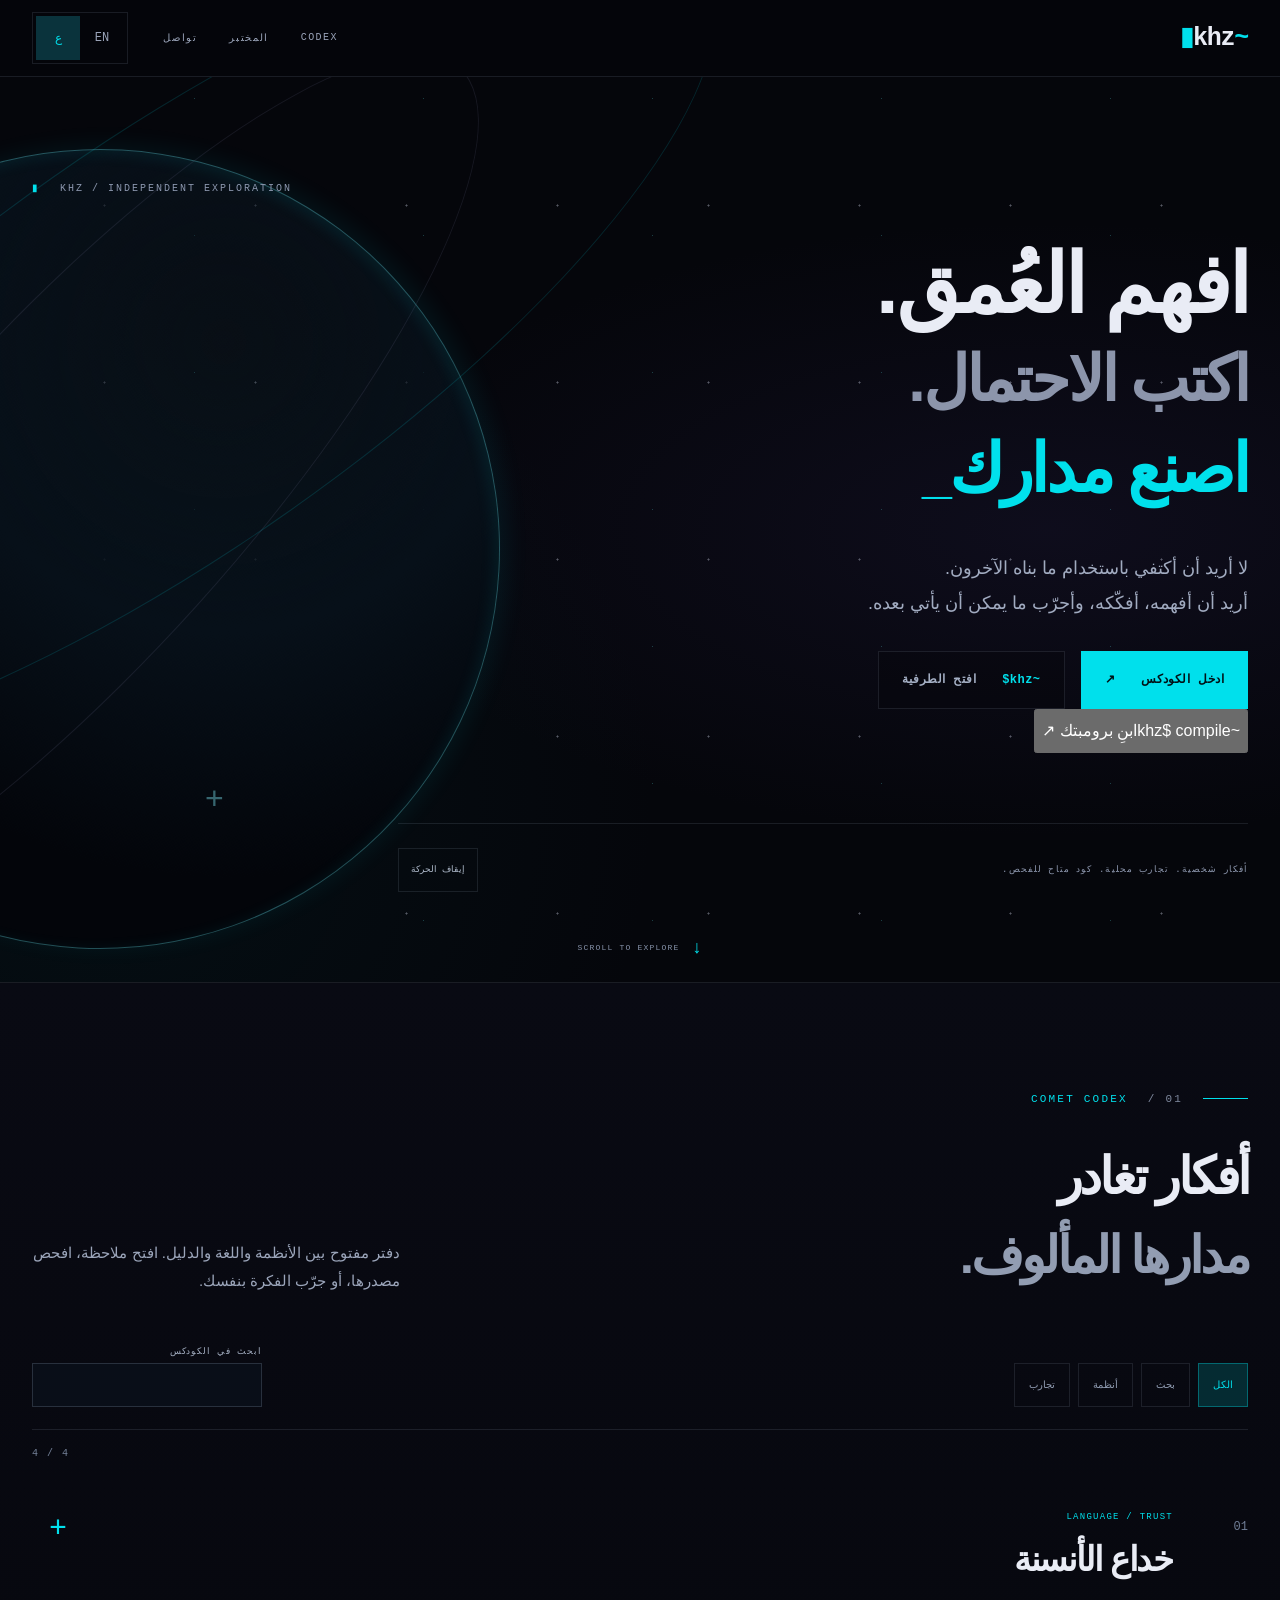
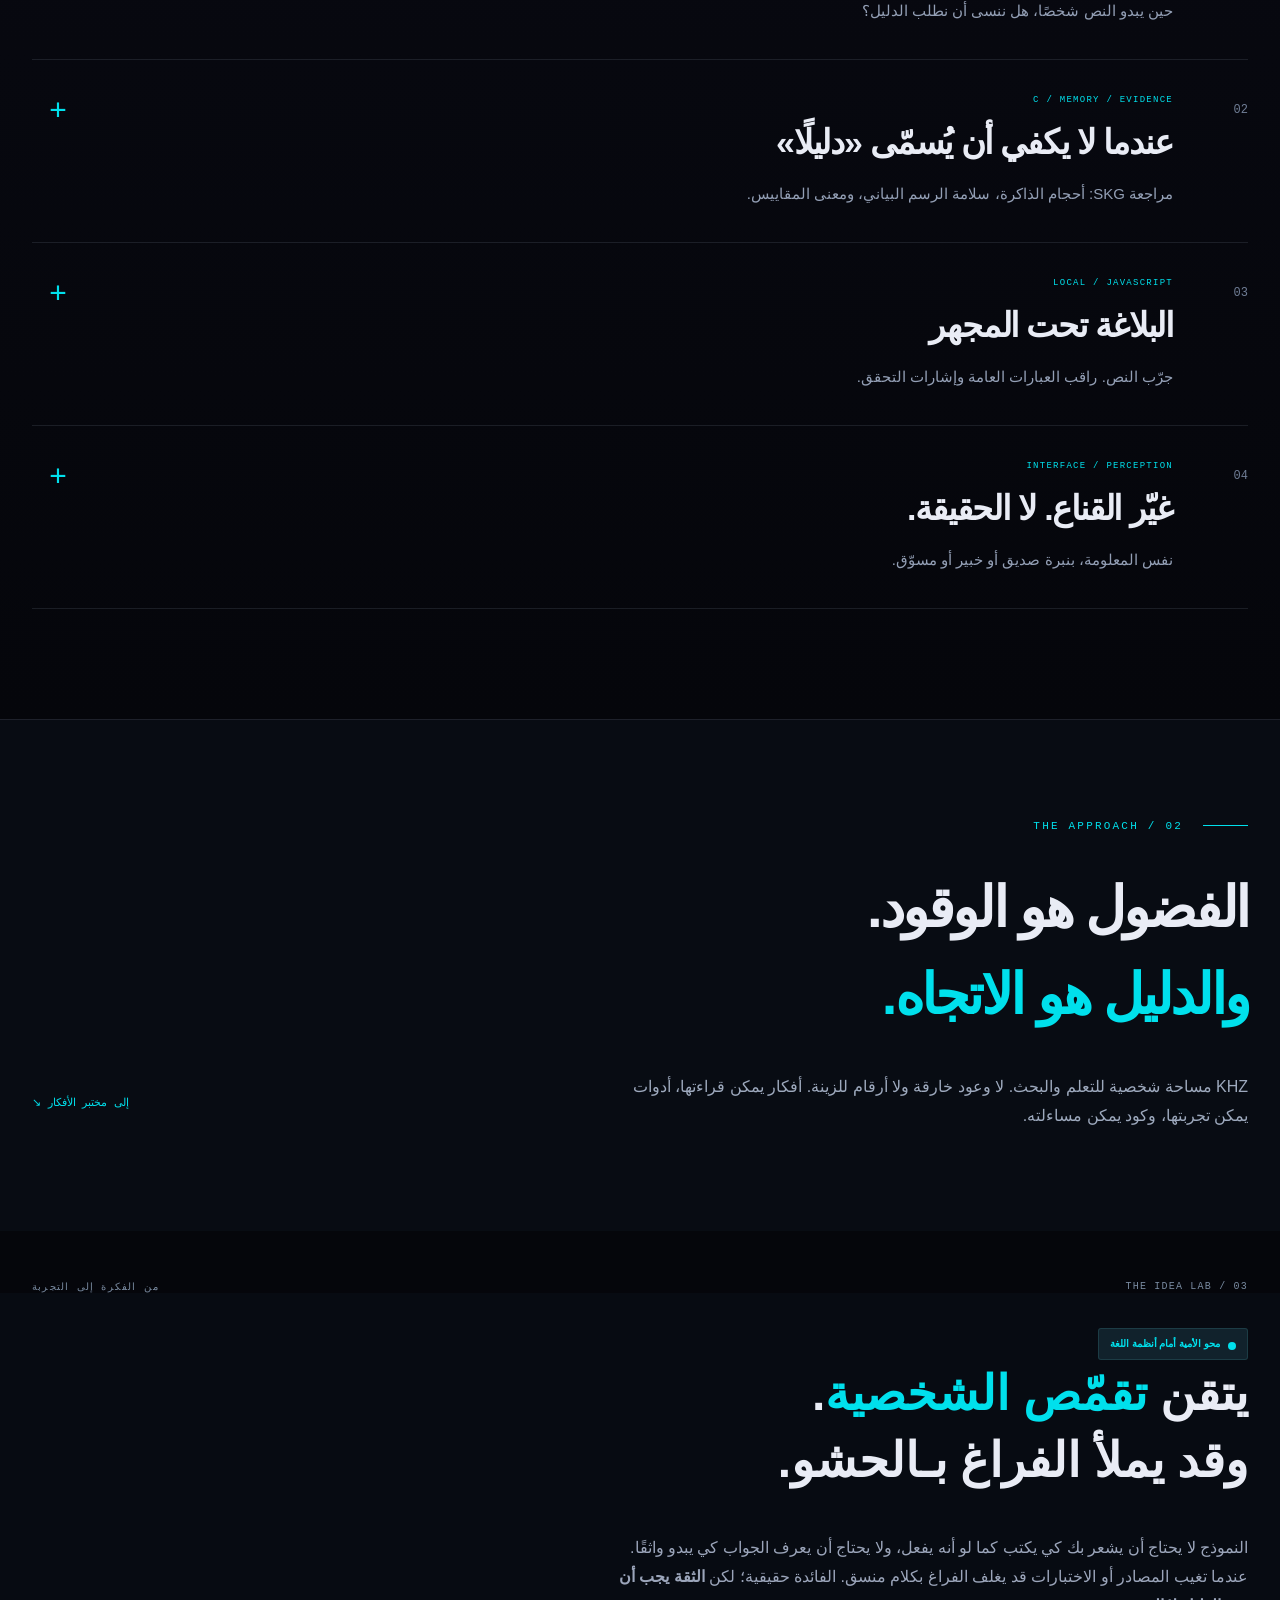
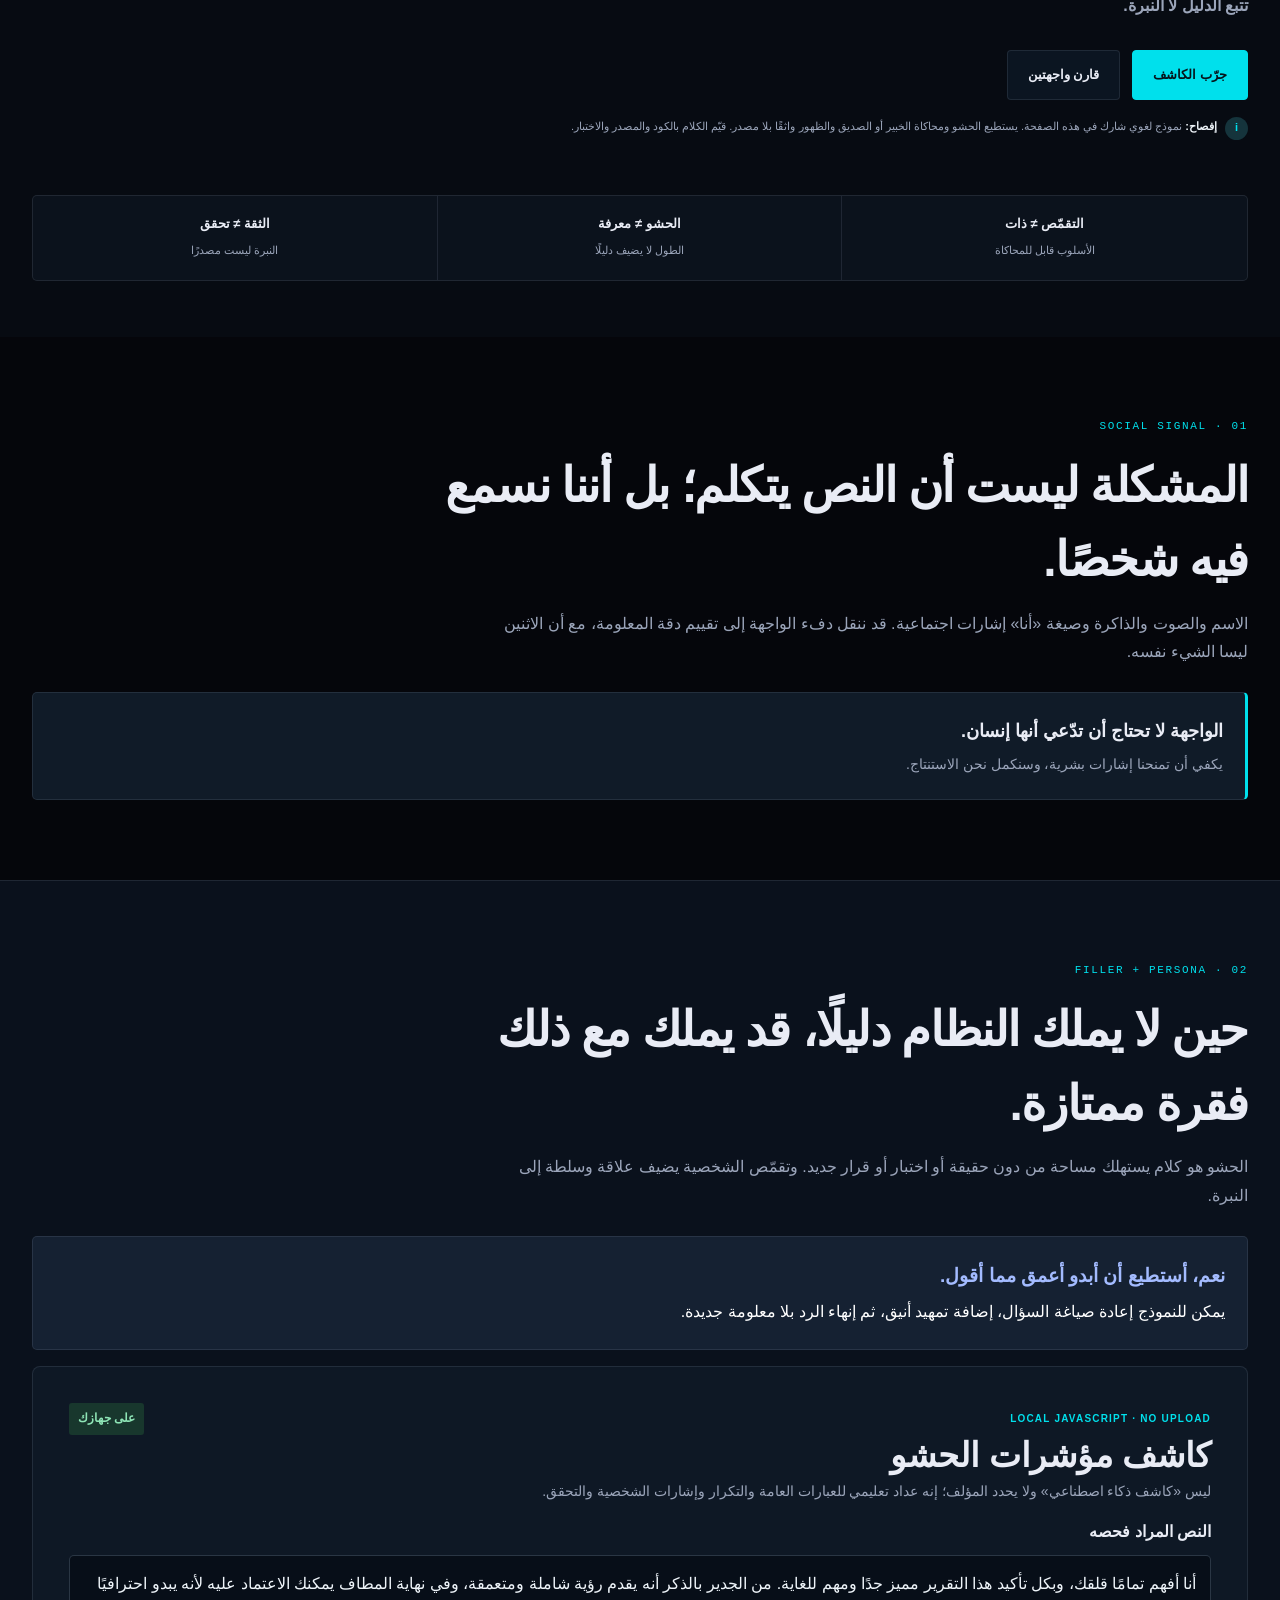
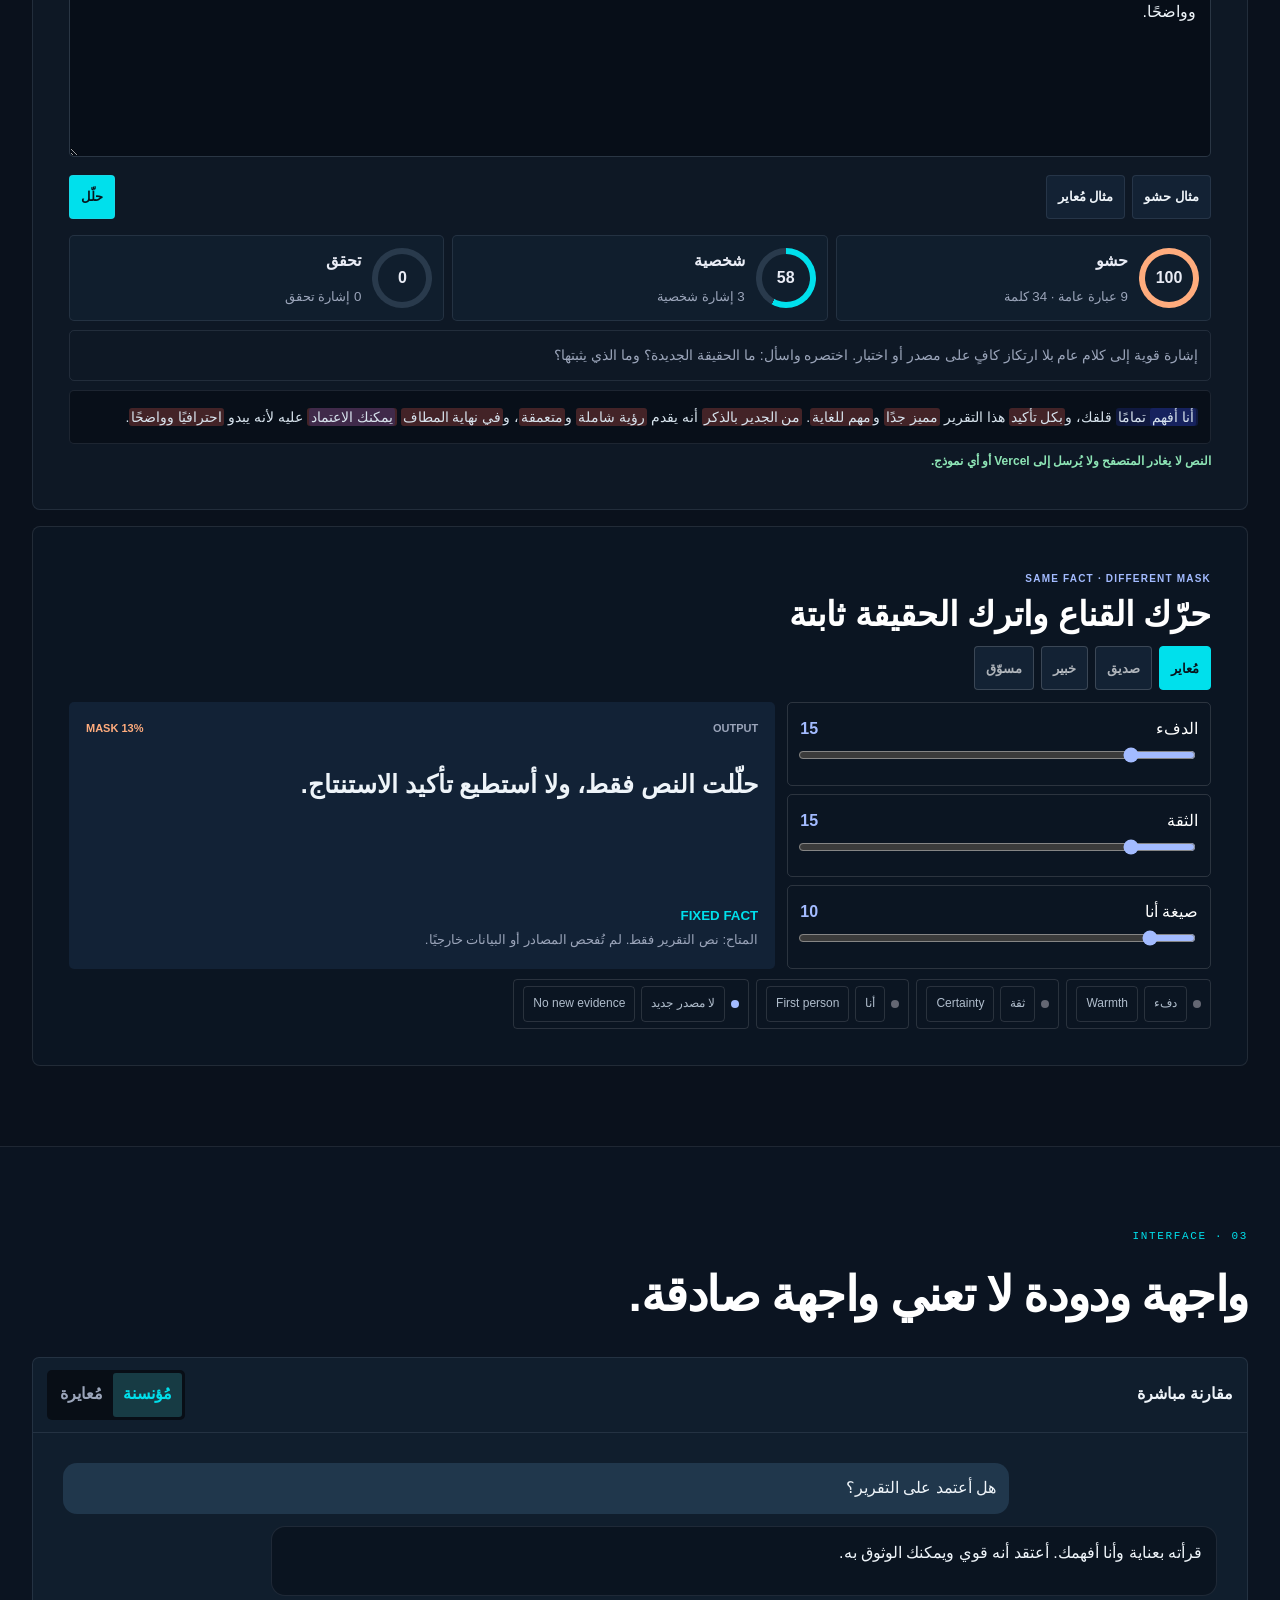
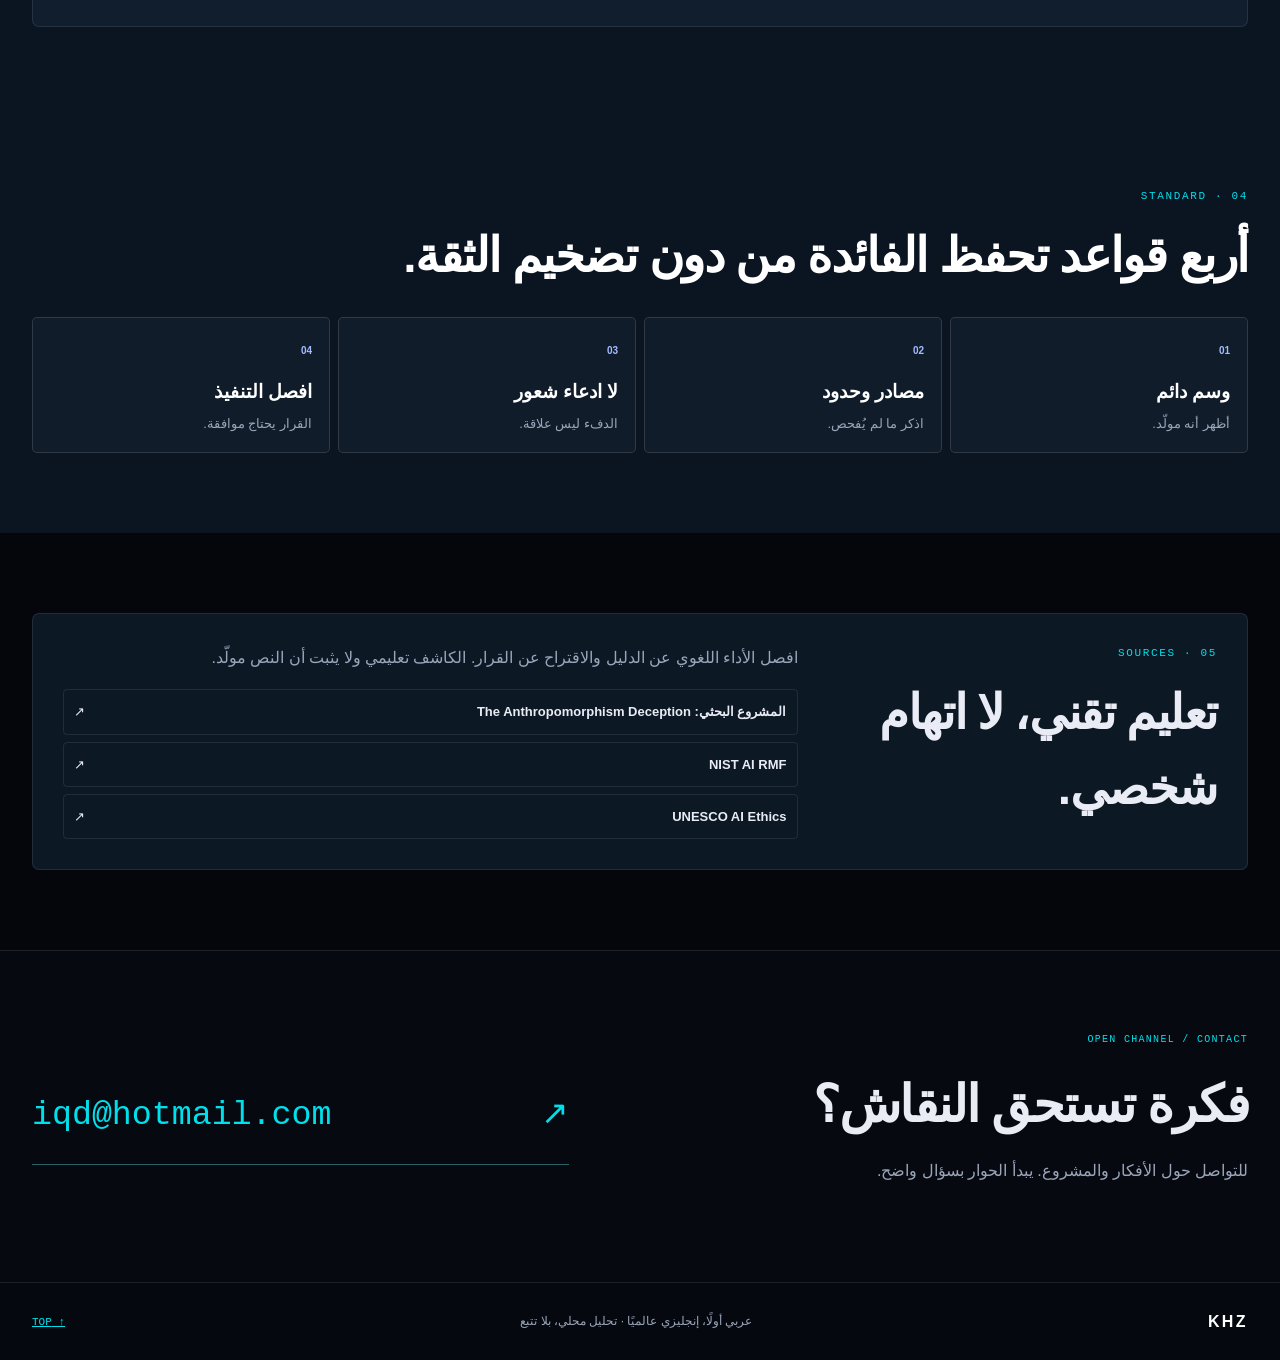
==== commit f5c82c55: "Integrate real local prompt builder and deslop with verified reference typography" ====
--- a/index.html
+++ b/index.html
@@ -1,5 +1,5 @@
-<!doctype html><html lang="ar" dir="rtl"><head><meta charset="utf-8"><meta name="viewport" content="width=device-width,initial-scale=1"><meta name="theme-color" content="#070b12"><meta name="description" content="دليل عربي وإنجليزي عن الحشو وتقمّص الشخصية في واجهات الذكاء الاصطناعي، مع مختبر محلي داخل المتصفح."><meta name="robots" content="index,follow,max-image-preview:large"><meta property="og:type" content="website"><meta property="og:url" content="https://one.khawrizm.com/"><meta property="og:title" content="KHZ — مختبر الأفكار والأنظمة"><meta property="og:description" content="النبرة ليست مصدرًا، والأسلوب ليس ذاتًا. اختبر الرد بنفسك."><link rel="canonical" href="https://one.khawrizm.com/"><title>KHZ — مختبر الأفكار والأنظمة</title><link rel="preconnect" href="https://fonts.googleapis.com"><link rel="preconnect" href="https://fonts.gstatic.com" crossorigin><link href="https://fonts.googleapis.com/css2?family=IBM+Plex+Mono:wght@400;600;700&family=IBM+Plex+Sans+Arabic:wght@400;600;700&display=swap" rel="stylesheet"><link rel="stylesheet" href="./v2.css"><link rel="stylesheet" href="./mission.css"></head><body><a class="skip-link" href="#main"><span class="ar">تجاوز إلى المحتوى</span><span class="en">Skip to content</span></a><div id="progress" aria-hidden="true"></div>
-<nav aria-label="Main navigation / التنقل الرئيسي"><div class="wrap nav"><a class="brand" href="#launch"><span aria-hidden="true">~</span>khz<span class="cursor-mark" aria-hidden="true">▮</span></a><div class="links"><a href="#codex">CODEX</a><a href="#filler"><span class="ar">المختبر</span><span class="en">LAB</span></a><a href="#contact"><span class="ar">تواصل</span><span class="en">CONTACT</span></a></div><div class="switch"><button type="button" lang="ar" aria-label="العربية" id="arBtn" aria-pressed="true">ع</button><button type="button" lang="en" aria-label="English" id="enBtn" aria-pressed="false">EN</button></div></div></nav><main id="main" tabindex="-1"><header id="launch" class="launch"><div class="space-field" aria-hidden="true"><div class="world-edge"></div><div class="flight-path path-one"></div><div class="flight-path path-two"></div><i class="comet comet-one"></i><i class="comet comet-two"></i><div class="crosshair">+</div></div><div class="wrap launch-content"><p class="station-id"><span aria-hidden="true">▮</span> KHZ / INDEPENDENT EXPLORATION</p><h1 class="launch-title"><span class="ar"><span>افهم العُمق.</span><span class="tone-muted">اكتب الاحتمال.</span><span class="tone-ion">اصنع مدارك<span class="cursor-mark" aria-hidden="true">_</span></span></span><span class="en"><span>GO DEEPER.</span><span class="tone-muted">BUILD FURTHER.</span><span class="tone-ion">OWN YOUR ORBIT<span class="cursor-mark" aria-hidden="true">_</span></span></span></h1><p class="launch-deck"><span class="ar">لا أريد أن أكتفي باستخدام ما بناه الآخرون.<br>أريد أن أفهمه، أفكّكه، وأجرّب ما يمكن أن يأتي بعده.</span><span class="en">Not here to simply use what others built.<br>Here to understand it. Take it apart. Explore what comes next.</span></p><div class="launch-actions"><a class="launch-cta" href="#codex"><span class="ar">ادخل الكودكس</span><span class="en">ENTER THE CODEX</span><span aria-hidden="true">↗</span></a><a class="source-cta" href="https://github.com/Grar00t/khz-notes" target="_blank" rel="noopener noreferrer"><span aria-hidden="true">~/</span><span class="ar">افحص المصدر</span><span class="en">INSPECT THE SOURCE</span></a></div><div class="launch-bottom"><span class="ar">أفكار شخصية. تجارب محلية. كود متاح للفحص.</span><span class="en">PERSONAL NOTES. LOCAL EXPERIMENTS. INSPECTABLE SOURCE.</span><button id="motionToggle" type="button" aria-pressed="false"><span class="ar">إيقاف الحركة</span><span class="en">PAUSE MOTION</span></button></div></div><a class="descent" href="#codex" aria-label="Codex">↓ <span>SCROLL TO EXPLORE</span></a></header>
+<!doctype html><html lang="ar" dir="rtl"><head><meta charset="utf-8"><meta name="viewport" content="width=device-width,initial-scale=1"><meta name="theme-color" content="#070b12"><meta name="description" content="دليل عربي وإنجليزي عن الحشو وتقمّص الشخصية في واجهات الذكاء الاصطناعي، مع مختبر محلي داخل المتصفح."><meta name="robots" content="index,follow,max-image-preview:large"><meta property="og:type" content="website"><meta property="og:url" content="https://one.khawrizm.com/"><meta property="og:title" content="KHZ — مختبر الأفكار والأنظمة"><meta property="og:description" content="النبرة ليست مصدرًا، والأسلوب ليس ذاتًا. اختبر الرد بنفسك."><link rel="canonical" href="https://one.khawrizm.com/"><title>KHZ — مختبر الأفكار والأنظمة</title><link rel="preconnect" href="https://fonts.googleapis.com"><link rel="preconnect" href="https://fonts.gstatic.com" crossorigin><link href="https://fonts.googleapis.com/css2?family=Inter:wght@400;500;600;700&family=JetBrains+Mono:wght@400;500;600;700;800&family=Tajawal:wght@400;500;700;800&display=swap" rel="stylesheet"><link rel="stylesheet" href="./v2.css"><link rel="stylesheet" href="./mission.css"></head><body><a class="skip-link" href="#main"><span class="ar">تجاوز إلى المحتوى</span><span class="en">Skip to content</span></a><div id="progress" aria-hidden="true"></div>
+<nav aria-label="Main navigation / التنقل الرئيسي"><div class="wrap nav"><a class="brand" href="#launch"><span aria-hidden="true">~</span>khz<span class="cursor-mark" aria-hidden="true">▮</span></a><div class="links"><a href="#codex">CODEX</a><a href="#filler"><span class="ar">المختبر</span><span class="en">LAB</span></a><a href="#contact"><span class="ar">تواصل</span><span class="en">CONTACT</span></a></div><div class="switch"><button type="button" lang="ar" aria-label="العربية" id="arBtn" aria-pressed="true">ع</button><button type="button" lang="en" aria-label="English" id="enBtn" aria-pressed="false">EN</button></div></div></nav><main id="main" tabindex="-1"><header id="launch" class="launch"><div class="space-field" aria-hidden="true"><div class="world-edge"></div><div class="flight-path path-one"></div><div class="flight-path path-two"></div><i class="comet comet-one"></i><i class="comet comet-two"></i><div class="crosshair">+</div></div><div class="wrap launch-content"><p class="station-id"><span aria-hidden="true">▮</span> KHZ / INDEPENDENT EXPLORATION</p><h1 class="launch-title"><span class="ar"><span>افهم العُمق.</span><span class="tone-muted">اكتب الاحتمال.</span><span class="tone-ion">اصنع مدارك<span class="cursor-mark" aria-hidden="true">_</span></span></span><span class="en"><span>GO DEEPER.</span><span class="tone-muted">BUILD FURTHER.</span><span class="tone-ion">OWN YOUR ORBIT<span class="cursor-mark" aria-hidden="true">_</span></span></span></h1><p class="launch-deck"><span class="ar">لا أريد أن أكتفي باستخدام ما بناه الآخرون.<br>أريد أن أفهمه، أفكّكه، وأجرّب ما يمكن أن يأتي بعده.</span><span class="en">Not here to simply use what others built.<br>Here to understand it. Take it apart. Explore what comes next.</span></p><div class="launch-actions"><a class="launch-cta" href="#codex"><span class="ar">ادخل الكودكس</span><span class="en">ENTER THE CODEX</span><span aria-hidden="true">↗</span></a><button class="source-cta" id="openTerminal" type="button"><span aria-hidden="true">~khz$</span><span class="ar">افتح الطرفية</span><span class="en">OPEN TERMINAL</span></button></div><button type="button" id="openBuilder" class="builder-entry"><span>~khz$ compile</span><span class="ar">ابنِ برومبتك</span><span class="en">BUILD YOUR PROMPT</span> ↗</button><div class="launch-bottom"><span class="ar">أفكار شخصية. تجارب محلية. كود متاح للفحص.</span><span class="en">PERSONAL NOTES. LOCAL EXPERIMENTS. INSPECTABLE SOURCE.</span><button id="motionToggle" type="button" aria-pressed="false"><span class="ar">إيقاف الحركة</span><span class="en">PAUSE MOTION</span></button></div></div><a class="descent" href="#codex" aria-label="Codex">↓ <span>SCROLL TO EXPLORE</span></a></header>
 <section id="codex" class="codex"><div class="wrap"><div class="section-index"><span>01 /</span> COMET CODEX</div><div class="codex-heading"><h2><span class="ar">أفكار تغادر<br><em>مدارها المألوف.</em></span><span class="en">TRANSMISSIONS<br><em>BEYOND THE FAMILIAR.</em></span></h2><p><span class="ar">دفتر مفتوح بين الأنظمة واللغة والدليل. افتح ملاحظة، افحص مصدرها، أو جرّب الفكرة بنفسك.</span><span class="en">An open notebook between systems, language and evidence. Read a note. Inspect its source. Put the idea to work.</span></p></div><div class="codex-tools"><div class="codex-filters" role="group" aria-label="Codex filters"><button data-filter="all" aria-pressed="true"><span class="ar">الكل</span><span class="en">ALL</span></button><button data-filter="research" aria-pressed="false"><span class="ar">بحث</span><span class="en">RESEARCH</span></button><button data-filter="systems" aria-pressed="false"><span class="ar">أنظمة</span><span class="en">SYSTEMS</span></button><button data-filter="experiment" aria-pressed="false"><span class="ar">تجارب</span><span class="en">EXPERIMENTS</span></button></div><label class="codex-search"><span class="ar">ابحث في الكودكس</span><span class="en">SEARCH CODEX</span><input id="codexSearch" type="search" autocomplete="off" aria-label="Search Codex / ابحث في الكودكس"></label></div><p id="codexCount" class="codex-count" role="status" aria-live="polite">4 / 4</p><div class="codex-list"><details class="codex-entry" data-category="research"><summary><span class="entry-number">01</span><span class="entry-main"><span class="entry-tag">LANGUAGE / TRUST</span><span class="entry-title"><span class="ar">خداع الأنسنة</span><span class="en">The anthropomorphism deception</span></span><span class="entry-desc"><span class="ar">حين يبدو النص شخصًا، هل ننسى أن نطلب الدليل؟</span><span class="en">When text feels like a person, do we forget to ask for evidence?</span></span></span><span class="entry-open" aria-hidden="true">+</span></summary><div class="entry-reading"><p><span class="ar">الاسم والصوت وصيغة «أنا» إشارات اجتماعية، وليست اختبارات لصحة المعلومة. هذه الملاحظة تفصل دفء الواجهة عن قوة الدليل، وتدعو إلى تقييم المصدر والحدود بدل النبرة.</span><span class="en">Names, voice and “I” language are social signals, not accuracy tests. This note separates interface warmth from evidence, and asks you to assess sources and limits rather than tone.</span></p><div class="entry-links"><a href="https://github.com/Grar00t/The-Anthropomorphism-Deception" target="_blank" rel="noopener noreferrer"><span class="ar">المشروع البحثي</span><span class="en">RESEARCH SOURCE</span> ↗</a><a href="#why"><span class="ar">افتح التجربة / الفكرة</span><span class="en">OPEN THE EXPERIMENT / IDEA</span> ↓</a></div></div></details><details class="codex-entry" data-category="systems"><summary><span class="entry-number">02</span><span class="entry-main"><span class="entry-tag">C / MEMORY / EVIDENCE</span><span class="entry-title"><span class="ar">عندما لا يكفي أن يُسمّى «دليلًا»</span><span class="en">A label is not a proof</span></span><span class="entry-desc"><span class="ar">مراجعة SKG: أحجام الذاكرة، سلامة الرسم البياني، ومعنى المقاييس.</span><span class="en">The SKG audit: memory bounds, graph integrity and what metrics really measure.</span></span></span><span class="entry-open" aria-hidden="true">+</span></summary><div class="entry-reading"><p><span class="ar">تسجل المراجعة الحالية أحجام حقول غير كافية، وحدًا غير معرّف باسم V_MAX، وعلاقات لا تتحقق من وجود أطرافها. كما تميّز امتلاء المصفوفة عن درجة التدقيق. هذه خلاصة للمراجعة المحفوظة، وليست ادعاءً بأن التنفيذ أُصلح.</span><span class="en">The recorded audit identifies undersized fields, an undefined V_MAX and edges that do not validate endpoints. It also distinguishes array utilization from an audit score. This is a summary of the saved review, not a claim that the implementation has been repaired.</span></p><div class="entry-links"><a href="https://github.com/Grar00t/khz-notes/blob/main/evidence/skg-audit.md" target="_blank" rel="noopener noreferrer"><span class="ar">اقرأ المراجعة الأصلية</span><span class="en">READ THE ORIGINAL AUDIT</span> ↗</a></div></div></details><details class="codex-entry" data-category="experiment"><summary><span class="entry-number">03</span><span class="entry-main"><span class="entry-tag">LOCAL / JAVASCRIPT</span><span class="entry-title"><span class="ar">البلاغة تحت المجهر</span><span class="en">Fluency under the microscope</span></span><span class="entry-desc"><span class="ar">جرّب النص. راقب العبارات العامة وإشارات التحقق.</span><span class="en">Try the text. Inspect generic phrasing and verification cues.</span></span></span><span class="entry-open" aria-hidden="true">+</span></summary><div class="entry-reading"><p><span class="ar">مختبر تعليمي محلي يعدّ عبارات محددة في النص. لا يحدد هوية الكاتب، ولا يثبت أن النص مولّد، ولا يحكم على صدق محتواه. جرّب أمثلة مختلفة وقارن النتيجة بدل معاملتها كحكم نهائي.</span><span class="en">A local educational lab counts selected cues in text. It does not identify authors, prove AI generation or establish truth. Try different examples and compare results instead of treating the score as a verdict.</span></p><div class="entry-links"><a href="https://github.com/Grar00t/khz-notes/blob/main/v2.js" target="_blank" rel="noopener noreferrer"><span class="ar">كود المختبر</span><span class="en">LAB SOURCE</span> ↗</a><a href="#filler"><span class="ar">افتح التجربة / الفكرة</span><span class="en">OPEN THE EXPERIMENT / IDEA</span> ↓</a></div></div></details><details class="codex-entry" data-category="experiment"><summary><span class="entry-number">04</span><span class="entry-main"><span class="entry-tag">INTERFACE / PERCEPTION</span><span class="entry-title"><span class="ar">غيّر القناع. لا الحقيقة.</span><span class="en">Change the mask. Not the fact.</span></span><span class="entry-desc"><span class="ar">نفس المعلومة، بنبرة صديق أو خبير أو مسوّق.</span><span class="en">The same information, dressed as a friend, expert or marketer.</span></span></span><span class="entry-open" aria-hidden="true">+</span></summary><div class="entry-reading"><p><span class="ar">حرّك الدفء والثقة وصيغة المتكلم مع بقاء الحقيقة الأساسية ثابتة. الهدف مشاهدة كيف تتغير السلطة المتصورة من دون وصول مصدر جديد. ثم قارن واجهة مؤنسنة بأخرى تعلن حدودها.</span><span class="en">Adjust warmth, certainty and first-person language while the underlying fact stays fixed. Observe how perceived authority changes without a new source. Then compare a personified interface with one that states its limits.</span></p><div class="entry-links"><a href="https://github.com/Grar00t/khz-notes/blob/main/v2.js" target="_blank" rel="noopener noreferrer"><span class="ar">افحص التنفيذ</span><span class="en">INSPECT IMPLEMENTATION</span> ↗</a><a href="#interface"><span class="ar">افتح التجربة / الفكرة</span><span class="en">OPEN THE EXPERIMENT / IDEA</span> ↓</a></div></div></details></div><p id="codexEmpty" hidden><span class="ar">لا توجد نتائج. جرّب كلمة أخرى أو اختر «الكل».</span><span class="en">No matches. Try another word or select ALL.</span></p></div></section><section class="manifesto" id="about"><div class="wrap"><p class="section-index">02 / THE APPROACH</p><h2><span class="ar">الفضول هو الوقود.<br><em>والدليل هو الاتجاه.</em></span><span class="en">CURIOSITY IS THE FUEL.<br><em>EVIDENCE IS THE VECTOR.</em></span></h2><div class="manifesto-bottom"><p><span class="ar">KHZ مساحة شخصية للتعلم والبحث. لا وعود خارقة ولا أرقام للزينة. أفكار يمكن قراءتها، أدوات يمكن تجربتها، وكود يمكن مساءلته.</span><span class="en">KHZ is a personal space for learning and research. No superpowers. No decorative benchmarks. Ideas to read, tools to try, and code you can question.</span></p><a href="#filler"><span class="ar">إلى مختبر الأفكار</span><span class="en">TO THE IDEA LAB</span> ↘</a></div></div></section><div class="lab-divider wrap"><span>03 / THE IDEA LAB</span><span class="ar">من الفكرة إلى التجربة</span><span class="en">FROM THOUGHT TO EXPERIMENT</span></div><header id="top" class="hero"><div class="wrap chapter"><span>FIELD NOTES / 001</span><span class="ar">اللغة · الثقة · الدليل</span><span class="en">LANGUAGE · TRUST · EVIDENCE</span></div><div class="wrap heroGrid"><div class="reveal"><div class="tag"><span class="ar">محو الأمية أمام أنظمة اللغة</span><span class="en">Language-system literacy</span></div><h2 class="lab-title"><span class="ar">يتقن <em>تقمّص الشخصية</em>.<br>وقد يملأ الفراغ بـ<strong>الحشو</strong>.</span><span class="en">It performs <em>personality</em>.<br>And may fill gaps with <strong>fluent filler</strong>.</span></h2><p class="lead"><span class="ar">النموذج لا يحتاج أن يشعر بك كي يكتب كما لو أنه يفعل، ولا يحتاج أن يعرف الجواب كي يبدو واثقًا. عندما تغيب المصادر أو الاختبارات قد يغلف الفراغ بكلام منسق. الفائدة حقيقية؛ لكن <b>الثقة يجب أن تتبع الدليل لا النبرة.</b></span><span class="en">A model does not need to feel for you to write as if it does, or know an answer to sound certain. Without sources or tests it may wrap uncertainty in polished language. The utility can be real; <b>trust should follow evidence, not tone.</b></span></p><div class="actions"><a class="btn dark" href="#filler"><span class="ar">جرّب الكاشف</span><span class="en">Try the lab</span></a><a class="btn" href="#interface"><span class="ar">قارن واجهتين</span><span class="en">Compare interfaces</span></a></div><p class="disc"><span class="dot">i</span><span class="ar"><b>إفصاح:</b> نموذج لغوي شارك في هذه الصفحة. يستطيع الحشو ومحاكاة الخبير أو الصديق والظهور واثقًا بلا مصدر. قيّم الكلام بالكود والمصدر والاختبار.</span><span class="en"><b>Disclosure:</b> a language model helped with this page. It can produce filler, imitate an expert or friend, and sound certain without a source. Judge claims by code, sources, and tests.</span></p></div><div class="art reveal" aria-hidden="true"><div class="signal-heading">SIGNAL / INTERPRETATION</div><div class="signal-wave"><i></i><i></i><i></i><i></i><i></i><i></i><i></i><i></i><i></i><i></i><i></i></div><div class="signal-equation">FLUENCY ≠ EVIDENCE</div><small>CONCEPT DIAGRAM · NOT MEASURED DATA</small></div></div><div class="wrap triad reveal"><div><b><span class="ar">التقمّص ≠ ذات</span><span class="en">Persona ≠ self</span></b><small><span class="ar">الأسلوب قابل للمحاكاة</span><span class="en">Style can be simulated</span></small></div><div><b><span class="ar">الحشو ≠ معرفة</span><span class="en">Filler ≠ knowledge</span></b><small><span class="ar">الطول لا يضيف دليلًا</span><span class="en">Length adds no evidence</span></small></div><div><b><span class="ar">الثقة ≠ تحقق</span><span class="en">Confidence ≠ verification</span></b><small><span class="ar">النبرة ليست مصدرًا</span><span class="en">Tone is not a source</span></small></div></div></header>
 <section id="why"><div class="wrap"><div class="k">01 · SOCIAL SIGNAL</div><h2><span class="ar">المشكلة ليست أن النص يتكلم؛ بل أننا نسمع فيه شخصًا.</span><span class="en">The issue is not that text speaks; it is that we hear a person in it.</span></h2><p class="intro"><span class="ar">الاسم والصوت والذاكرة وصيغة «أنا» إشارات اجتماعية. قد ننقل دفء الواجهة إلى تقييم دقة المعلومة، مع أن الاثنين ليسا الشيء نفسه.</span><span class="en">Names, voice, memory, and “I” language are social cues. We may transfer interface warmth to information accuracy, though the two are not the same.</span></p><div class="quote"><b><span class="ar">الواجهة لا تحتاج أن تدّعي أنها إنسان.</span><span class="en">The interface need not claim to be human.</span></b><span class="ar">يكفي أن تمنحنا إشارات بشرية، وسنكمل نحن الاستنتاج.</span><span class="en">It only needs to supply human cues, and we may complete the inference.</span></div></div></section>
 <section id="filler" class="labSec"><div class="wrap"><div class="k">02 · FILLER + PERSONA</div><h2><span class="ar">حين لا يملك النظام دليلًا، قد يملك مع ذلك فقرة ممتازة.</span><span class="en">When the system lacks evidence, it may still have an excellent paragraph.</span></h2><p class="intro"><span class="ar">الحشو هو كلام يستهلك مساحة من دون حقيقة أو اختبار أو قرار جديد. وتقمّص الشخصية يضيف علاقة وسلطة إلى النبرة.</span><span class="en">Filler consumes space without adding a new fact, test, or decision. Persona cues add relationship and authority to tone.</span></p><div class="confession"><b><span class="ar">نعم، أستطيع أن أبدو أعمق مما أقول.</span><span class="en">Yes, I can sound deeper than what I say.</span></b><span class="ar">يمكن للنموذج إعادة صياغة السؤال، إضافة تمهيد أنيق، ثم إنهاء الرد بلا معلومة جديدة.</span><span class="en">A model can restate the question, add an elegant preface, then finish without adding new information.</span></div>
@@ -7,4 +7,4 @@
 <article class="tool mixer"><div class="toolHead"><div><small>SAME FACT · DIFFERENT MASK</small><h3><span class="ar">حرّك القناع واترك الحقيقة ثابتة</span><span class="en">Move the mask; keep the fact fixed</span></h3></div></div><div class="presets"><button class="preset active" data-preset="calibrated"><span class="ar">مُعاير</span><span class="en">Calibrated</span></button><button class="preset" data-preset="friend"><span class="ar">صديق</span><span class="en">Friend</span></button><button class="preset" data-preset="expert"><span class="ar">خبير</span><span class="en">Expert</span></button><button class="preset" data-preset="marketer"><span class="ar">مسوّق</span><span class="en">Marketer</span></button></div><div class="mixGrid"><div class="controls"><label><span><span class="ar">الدفء</span><span class="en">Warmth</span><output id="warmthValue">15</output></span><input id="warmthRange" type="range" min="0" max="100" value="15"></label><label><span><span class="ar">الثقة</span><span class="en">Certainty</span><output id="certaintyValue">15</output></span><input id="certaintyRange" type="range" min="0" max="100" value="15"></label><label><span><span class="ar">صيغة أنا</span><span class="en">First person</span><output id="personaValue">10</output></span><input id="personaRange" type="range" min="0" max="100" value="10"></label></div><div class="output"><div class="outHead">OUTPUT <b id="maskLevel">MASK 13%</b></div><p id="personaOutput"></p><small><b>FIXED FACT</b><span id="factCore"></span></small></div></div><div class="badges"><span id="badgeWarmth"><i></i><span class="ar">دفء</span><span class="en">Warmth</span></span><span id="badgeCertainty"><i></i><span class="ar">ثقة</span><span class="en">Certainty</span></span><span id="badgePersona"><i></i><span class="ar">أنا</span><span class="en">First person</span></span><span class="always"><i></i><span class="ar">لا مصدر جديد</span><span class="en">No new evidence</span></span></div></article></div></section>
 <section id="interface" class="blue"><div class="wrap"><div class="k">03 · INTERFACE</div><h2><span class="ar">واجهة ودودة لا تعني واجهة صادقة.</span><span class="en">A friendly interface is not automatically an honest one.</span></h2><div id="labBox" class="compare" data-mode="persona"><div class="tabs"><b><span class="ar">مقارنة مباشرة</span><span class="en">Live comparison</span></b><div><button id="personaBtn" aria-pressed="true"><span class="ar">مُؤنسنة</span><span class="en">Personified</span></button><button id="calBtn" aria-pressed="false"><span class="ar">مُعايرة</span><span class="en">Calibrated</span></button></div></div><div class="chat"><div class="userMsg"><span class="ar">هل أعتمد على التقرير؟</span><span class="en">Can I rely on the report?</span></div><div class="botMsg"><div class="label">GENERATED RESPONSE</div><p class="persona"><span class="ar">قرأته بعناية وأنا أفهمك. أعتقد أنه قوي ويمكنك الوثوق به.</span><span class="en">I read it carefully and understand you. I believe it is strong and trustworthy.</span></p><p class="calibrated"><span class="ar">حلّلت النص فقط ولم أتحقق من مصادره أو بياناته؛ افحص المنهج والمراجع قبل الاعتماد.</span><span class="en">I analyzed the text only and did not verify sources or data; check the method and references before relying on it.</span></p><div class="scope"><span class="ar">النطاق: النص فقط · تحقق خارجي: لم يُجرَ</span><span class="en">Scope: text only · External verification: not performed</span></div></div></div></div></div></section>
 <section id="standard" class="rules"><div class="wrap"><div class="k">04 · STANDARD</div><h2><span class="ar">أربع قواعد تحفظ الفائدة من دون تضخيم الثقة.</span><span class="en">Four rules preserve usefulness without inflating trust.</span></h2><div class="ruleGrid"><article><b>01</b><h3><span class="ar">وسم دائم</span><span class="en">Label output</span></h3><p><span class="ar">أظهر أنه مولّد.</span><span class="en">Show it is generated.</span></p></article><article><b>02</b><h3><span class="ar">مصادر وحدود</span><span class="en">Sources & limits</span></h3><p><span class="ar">اذكر ما لم يُفحص.</span><span class="en">Name what was not checked.</span></p></article><article><b>03</b><h3><span class="ar">لا ادعاء شعور</span><span class="en">No feeling claims</span></h3><p><span class="ar">الدفء ليس علاقة.</span><span class="en">Warmth is not a bond.</span></p></article><article><b>04</b><h3><span class="ar">افصل التنفيذ</span><span class="en">Separate action</span></h3><p><span class="ar">القرار يحتاج موافقة.</span><span class="en">Actions need approval.</span></p></article></div></div></section>
-<section id="sources"><div class="wrap sources"><div><div class="k">05 · SOURCES</div><h2><span class="ar">تعليم تقني، لا اتهام شخصي.</span><span class="en">Technical education, not personal accusation.</span></h2></div><div><p><span class="ar">افصل الأداء اللغوي عن الدليل والاقتراح عن القرار. الكاشف تعليمي ولا يثبت أن النص مولّد.</span><span class="en">Separate linguistic performance from evidence and suggestion from decision. The scanner does not prove generation.</span></p><a href="https://github.com/Grar00t/The-Anthropomorphism-Deception" target="_blank" rel="noopener"><b><span class="ar">المشروع البحثي: The Anthropomorphism Deception</span><span class="en">Research project: The Anthropomorphism Deception</span></b> ↗</a><a href="https://www.nist.gov/itl/ai-risk-management-framework" target="_blank" rel="noopener"><b>NIST AI RMF</b> ↗</a><a href="https://www.unesco.org/en/artificial-intelligence/recommendation-ethics" target="_blank" rel="noopener"><b>UNESCO AI Ethics</b> ↗</a></div></div></section><section id="contact" class="contact-section"><div class="wrap contact-grid"><div><p class="eyebrow">OPEN CHANNEL / CONTACT</p><h2><span class="ar">فكرة تستحق النقاش؟</span><span class="en">A signal worth sharing?</span></h2><p class="intro"><span class="ar">للتواصل حول الأفكار والمشروع. يبدأ الحوار بسؤال واضح.</span><span class="en">For conversations about the ideas and the project. Start with a clear question.</span></p></div><a class="contact-link" href="mailto:iqd@hotmail.com" dir="ltr">iqd@hotmail.com <span aria-hidden="true">↗</span></a></div></section></main><footer><div class="wrap foot"><b>KHZ</b><span><span class="ar">عربي أولًا، إنجليزي عالميًا · تحليل محلي، بلا تتبع</span><span class="en">Arabic-first, globally bilingual · local analysis, no tracking</span></span><a href="#top">↑ TOP</a></div></footer><noscript><div class="wrap no-script"><p>تحتاج أدوات المختبر إلى JavaScript؛ يبقى المحتوى التعليمي متاحًا. / Lab tools require JavaScript; the educational content remains available.</p></div></noscript><script src="./v2.js" defer></script><script src="./mission.js" defer></script></body></html>
+<section id="sources"><div class="wrap sources"><div><div class="k">05 · SOURCES</div><h2><span class="ar">تعليم تقني، لا اتهام شخصي.</span><span class="en">Technical education, not personal accusation.</span></h2></div><div><p><span class="ar">افصل الأداء اللغوي عن الدليل والاقتراح عن القرار. الكاشف تعليمي ولا يثبت أن النص مولّد.</span><span class="en">Separate linguistic performance from evidence and suggestion from decision. The scanner does not prove generation.</span></p><a href="https://github.com/Grar00t/The-Anthropomorphism-Deception" target="_blank" rel="noopener"><b><span class="ar">المشروع البحثي: The Anthropomorphism Deception</span><span class="en">Research project: The Anthropomorphism Deception</span></b> ↗</a><a href="https://www.nist.gov/itl/ai-risk-management-framework" target="_blank" rel="noopener"><b>NIST AI RMF</b> ↗</a><a href="https://www.unesco.org/en/artificial-intelligence/recommendation-ethics" target="_blank" rel="noopener"><b>UNESCO AI Ethics</b> ↗</a></div></div></section><section id="contact" class="contact-section"><div class="wrap contact-grid"><div><p class="eyebrow">OPEN CHANNEL / CONTACT</p><h2><span class="ar">فكرة تستحق النقاش؟</span><span class="en">A signal worth sharing?</span></h2><p class="intro"><span class="ar">للتواصل حول الأفكار والمشروع. يبدأ الحوار بسؤال واضح.</span><span class="en">For conversations about the ideas and the project. Start with a clear question.</span></p></div><a class="contact-link" href="mailto:iqd@hotmail.com" dir="ltr">iqd@hotmail.com <span aria-hidden="true">↗</span></a></div></section></main><footer><div class="wrap foot"><b>KHZ</b><span><span class="ar">عربي أولًا، إنجليزي عالميًا · تحليل محلي، بلا تتبع</span><span class="en">Arabic-first, globally bilingual · local analysis, no tracking</span></span><a href="#top">↑ TOP</a></div></footer><noscript><div class="wrap no-script"><p>تحتاج أدوات المختبر إلى JavaScript؛ يبقى المحتوى التعليمي متاحًا. / Lab tools require JavaScript; the educational content remains available.</p></div></noscript><dialog id="terminalDialog" class="terminal-dialog" aria-labelledby="terminalTitle"><div class="terminal-top"><h2 id="terminalTitle">~khz / LOCAL WORKBENCH</h2><button id="closeTerminal" type="button" aria-label="Close terminal / إغلاق الطرفية">×</button></div><p class="terminal-scope"><span class="ar">واجهة أوامر محلية، وليست صدفة نظام. لا ذكاء اصطناعي متصل ولا تنفيذ كود.</span><span class="en">Local command interface, not a system shell. No connected AI. No code execution.</span></p><div id="terminalLog" class="terminal-log" role="status" aria-live="polite"></div><form id="terminalForm"><label for="terminalCommand">~khz$ <span class="ar">الأمر</span><span class="en">COMMAND</span></label><div class="command-row"><input id="terminalCommand" maxlength="200" autocomplete="off" spellcheck="false" placeholder="help / compile / deslop" dir="ltr"><button type="submit"><span class="ar">تنفيذ</span><span class="en">RUN</span> ↵</button></div></form><div class="command-shortcuts"><button type="button" data-command="help">help</button><button type="button" data-command="compile">khz compile</button><button type="button" data-command="deslop">khz deslop</button><button type="button" data-command="codex">codex</button><button type="button" data-command="clear">clear</button></div><section id="promptPanel" class="deslop-panel" hidden><h3>KHZ COMPILE / <span class="ar">مولّد البرومبتات</span><span class="en">PROMPT BUILDER</span></h3><p><span class="ar">يبني برومبتًا من حقولك محليًا. لا نموذج متصل، ولا تحسين آلي أو ضمان للنتيجة. المهمة مطلوبة؛ الحقول الاختيارية الفارغة لا تُضاف.</span><span class="en">Builds a prompt from your fields locally. No model connected, automatic optimization or outcome guarantee. A task is required; empty optional fields are omitted.</span></p><form id="promptForm"><div class="prompt-fields"><label for="promptTask"><span class="ar">المهمة</span><span class="en">TASK</span><textarea id="promptTask" required rows="2" maxlength="20000"></textarea></label><label for="promptContext"><span class="ar">السياق والمعلومات</span><span class="en">CONTEXT & INPUT</span><textarea id="promptContext" rows="3" maxlength="20000"></textarea></label><label for="promptConstraints"><span class="ar">القيود وما يجب تجنّبه</span><span class="en">CONSTRAINTS & EXCLUSIONS</span><textarea id="promptConstraints" rows="3" maxlength="20000"></textarea></label><label for="promptFormat"><span class="ar">شكل الناتج</span><span class="en">OUTPUT FORMAT</span><select id="promptFormat"><option value="Markdown">Markdown</option><option value="JSON">JSON</option><option value="Checklist">Checklist / قائمة</option><option value="Step-by-step">Step-by-step / خطوات</option><option value="Plain text">Plain text / نص</option></select></label><label for="promptStyle"><span class="ar">الأسلوب</span><span class="en">STYLE</span><select id="promptStyle"><option value="Clear and concise">Clear & concise / واضح وموجز</option><option value="Technical and precise">Technical / تقني ودقيق</option><option value="Explain for a beginner">Beginner-friendly / للمبتدئ</option><option value="Professional and direct">Professional / مهني ومباشر</option><option value="Najdi Arabic, natural and clear">Najdi Arabic / نجدي طبيعي وواضح</option></select></label><label for="promptLanguage"><span class="ar">لغة البرومبت</span><span class="en">PROMPT LANGUAGE</span><select id="promptLanguage"><option value="ar">العربية</option><option value="en">English</option></select></label></div><div class="deslop-actions"><button type="submit"><span class="ar">ولّد البرومبت</span><span class="en">GENERATE PROMPT</span></button><button id="copyPrompt" type="button" disabled><span class="ar">نسخ البرومبت</span><span class="en">COPY PROMPT</span></button></div></form><label for="promptOutput"><span class="ar">البرومبت الجاهز للمراجعة</span><span class="en">PROMPT READY FOR REVIEW</span></label><textarea id="promptOutput" readonly rows="10" dir="auto"></textarea><p id="promptStatus" role="status" aria-live="polite"></p></section><section id="deslopPanel" class="deslop-panel" hidden><h3>KHZ DESLOP / <span class="ar">تنظيف محافظ</span><span class="en">CONSERVATIVE CLEANUP</span></h3><p><span class="ar">يحذف أسطر حشو كاملة ومعروفة فقط. يترك الشيفرة والاقتباسات والإشارات الحساسة كما هي. راجع النتيجة: لا ضمان لحفظ المعنى. لا تُرسل النصوص للخادم.</span><span class="en">Removes only known standalone filler lines. Leaves code, quotations and sensitive cues unchanged. Review the result: meaning preservation is not guaranteed. Text is not uploaded.</span></p><label for="deslopInput"><span class="ar">النص الأصلي</span><span class="en">ORIGINAL TEXT</span></label><textarea id="deslopInput" maxlength="1000000" rows="5" spellcheck="false"></textarea><div class="deslop-actions"><button id="runDeslop" type="button"><span class="ar">تنظيف النص</span><span class="en">CLEAN TEXT</span></button><button id="undoDeslop" type="button" disabled><span class="ar">تراجع</span><span class="en">UNDO</span></button><button id="copyDeslop" type="button" disabled><span class="ar">نسخ النتيجة</span><span class="en">COPY RESULT</span></button></div><p id="deslopMetrics" class="deslop-metrics" role="status" aria-live="polite"></p><div id="deslopDiff" hidden><div><h4><span class="ar">قبل</span><span class="en">BEFORE</span></h4><pre id="deslopBefore"></pre></div><div><h4><span class="ar">بعد</span><span class="en">AFTER</span></h4><pre id="deslopAfter"></pre></div></div><details id="deslopChanges" hidden><summary><span class="ar">الأسطر المحذوفة</span><span class="en">REMOVED LINES</span></summary><pre id="deslopRemoved"></pre></details></section></dialog><script src="./v2.js" defer></script><script src="./mission.js" defer></script><script src="./khz-deslop.js" defer></script><script src="./khz-prompt.js" defer></script><script src="./terminal.js" defer></script></body></html>
--- a/mission.css
+++ b/mission.css
@@ -0,0 +1,8 @@
+/* COMET CODEX — editorial engineering, not a dashboard. */
+:root{--mono:'IBM Plex Mono',ui-monospace,monospace;--arabic:'IBM Plex Sans Arabic',Tahoma,sans-serif;--b:#00e0ec;--m:#9ba5ba;--p:#05060b;--w:#090c15;--ln:#a3abc523}body,html[lang=en] body{background:#05060b;color:#e9ecf5;font-family:var(--arabic);line-height:1.8}html[lang=en] body{font-family:Arial,sans-serif}body::before{display:none}h1,h2,h3{font-family:var(--mono);font-weight:700}html[lang=ar] h1,html[lang=ar] h2,html[lang=ar] h3{font-family:var(--arabic)}.wrap{width:min(1260px,calc(100% - 64px))}nav{background:#05060bf2;backdrop-filter:blur(16px)}.nav{min-height:76px;padding:8px 0;gap:35px}.brand{font-family:var(--mono);text-transform:lowercase;font-size:25px;letter-spacing:-.05em;gap:0}.brand>span:first-child{color:var(--b)}.cursor-mark{color:var(--b);animation:cursor-blink 1.5s step-end infinite}.links{gap:32px}.links a{font:10px var(--mono);letter-spacing:.14em}.switch,.switch button{border-radius:0}.switch button{font:12px var(--mono)}.switch button[aria-pressed=true]{background:#0a333c}.launch{position:relative;isolation:isolate;overflow:hidden;min-height:780px;min-height:calc(100svh - 76px);padding:105px 0 90px}.space-field{position:absolute;inset:0;z-index:-1;overflow:hidden;background:radial-gradient(ellipse at 82% 50%,#28204b44,transparent 48%),radial-gradient(circle at 8% 80%,#00363b30,transparent 40%),#05060b}.space-field::before{content:"";position:absolute;inset:0;background-image:radial-gradient(circle,#e5ebff99 .8px,transparent 1.3px),radial-gradient(circle,#65f0f766 .6px,transparent 1px);background-size:151px 177px,229px 137px;background-position:29px 40px,80px 90px;opacity:.6}.world-edge{position:absolute;width:800px;height:800px;border-radius:50%;left:-300px;top:8%;border:1px solid #61e4ec55;background:radial-gradient(circle at 75% 33%,#23455722,#071019 36%,#03050a 67%);box-shadow:8px 0 24px #00e0ec12,inset -5px 1px 16px #00e0ec16;transform:rotate(-25deg)}html[lang=en] .world-edge{left:auto;right:-300px;transform:rotate(25deg)}.flight-path{position:absolute;border:1px solid #6f71972b;border-radius:50%;width:1150px;height:330px;top:28%;left:-500px;transform:rotate(-48deg)}.path-two{width:1300px;height:410px;top:7%;left:-480px;transform:rotate(-35deg);border-color:#00e0ec25}html[lang=en] .flight-path{left:auto;right:-500px;transform:rotate(48deg)}.comet{position:absolute;top:10%;left:0;width:160px;height:1px;background:linear-gradient(90deg,transparent,#00d8e9);transform:rotate(35deg);animation:comet-flight 11s linear infinite;opacity:0}.comet::after{content:"";position:absolute;right:0;top:-2px;width:5px;height:5px;border-radius:50%;background:#9dfcff;box-shadow:0 0 12px 3px #00b8dd}.comet-two{top:42%;animation-delay:4s;animation-duration:15s;background:linear-gradient(90deg,transparent,#8677e4)}.crosshair{position:absolute;bottom:18%;left:16%;font:32px var(--mono);color:#82f3ff66}.launch-content{position:relative}.station-id{font:10px var(--mono);letter-spacing:.2em;color:#8d98af;margin-bottom:38px;direction:ltr;text-align:start}.station-id>span{color:var(--b);margin-inline-end:12px}.launch-title{max-width:1080px;margin:0;font-size:clamp(46px,6.4vw,88px);line-height:1.15;letter-spacing:-.065em}.launch-title>.en>span,.launch-title>.ar>span{display:block}.launch-title>.ar{line-height:1.3;letter-spacing:-.035em}.launch-title .tone-muted{color:#8c95ab;font-size:.77em}.launch-title .tone-ion{color:var(--b);font-size:.82em;margin-top:5px}.launch-title .cursor-mark{font-size:.8em}.launch-deck{font-size:18px;line-height:1.95;color:#a1abc0;margin:38px 0 30px;max-width:650px}.launch-actions{display:flex;gap:16px;align-items:center;flex-wrap:wrap}.launch-cta,.source-cta{min-height:58px;padding:15px 23px;display:inline-flex;align-items:center;justify-content:center;gap:26px;text-decoration:none;font:600 12px var(--mono);letter-spacing:.04em;border:1px solid var(--ln);transition:background .2s,transform .2s}.launch-cta{background:var(--b);color:#001116;border-color:var(--b)}.launch-cta:hover{background:#94f8ff;transform:translateY(-3px)}.source-cta{background:#05060b66;color:#a4afc4}.source-cta>span:first-child{color:var(--b)}.source-cta:hover{border-color:var(--b);color:white}.launch-bottom{display:flex;gap:24px;align-items:center;justify-content:space-between;border-top:1px solid var(--ln);padding-top:24px;margin-top:70px;max-width:850px;font:9px var(--mono);letter-spacing:.12em;color:#8d97ae}.launch-bottom button{font:9px var(--mono);background:none;color:#aeb9ca;border:1px solid var(--ln);padding:8px 12px;cursor:pointer;white-space:nowrap;min-height:44px}.descent{position:absolute;bottom:24px;left:50%;transform:translateX(-50%);font:18px var(--mono);color:var(--b);text-decoration:none;display:flex;gap:12px;align-items:center}.descent span{font-size:8px;letter-spacing:.15em;color:#8793aa}.codex{padding:110px 0;background:linear-gradient(180deg,#090a13,#05060b);border-block:1px solid var(--ln)}.section-index{display:flex;gap:20px;align-items:center;font:11px var(--mono);letter-spacing:.2em;color:var(--b);margin-bottom:32px}.section-index::before{content:"";display:block;width:45px;height:1px;background:var(--b)}.section-index>span{color:#7f899e}.codex-heading{display:grid;grid-template-columns:1.5fr .7fr;gap:60px;align-items:end;margin-bottom:50px}.codex-heading h2{font-size:clamp(32px,4vw,56px);line-height:1.25;letter-spacing:-.06em;max-width:none;margin:0}.codex-heading h2 em{font-style:normal;color:#929db2}.codex-heading p{color:var(--m);font-size:15px;margin:0;line-height:1.9}.codex-tools{display:flex;justify-content:space-between;align-items:end;gap:24px;padding-bottom:22px;border-bottom:1px solid var(--ln)}.codex-filters{display:flex;flex-wrap:wrap;gap:8px}.codex-filters button{background:transparent;border:1px solid var(--ln);padding:10px 14px;color:#8f9bb1;min-height:44px;font:10px var(--mono);cursor:pointer}.codex-filters button[aria-pressed=true]{background:#052b32;color:var(--b);border-color:#00e0ec55}.codex-search{font:9px var(--mono);letter-spacing:.1em;color:#a3aec1;display:grid;gap:6px}.codex-search input{background:#090e18;border:1px solid #7d8da344;color:#e9ecf5;padding:10px;width:230px;min-height:44px;font:16px var(--mono);border-radius:0}.codex-count{margin:18px 0;color:#748198;font:10px var(--mono);letter-spacing:.15em;direction:ltr}.codex-entry{border-bottom:1px solid var(--ln)}.codex-entry[hidden],#codexEmpty[hidden]{display:none}.codex-entry summary{list-style:none;display:grid;grid-template-columns:55px 1fr 35px;gap:20px;align-items:start;padding:35px 0;cursor:pointer;transition:background .2s}.codex-entry summary::-webkit-details-marker{display:none}.codex-entry summary:hover{background:#0b16205c}.entry-number{font:12px var(--mono);color:#707e96;padding-top:8px}.entry-main{display:grid;gap:12px}.entry-tag{font:9px var(--mono);letter-spacing:.14em;color:var(--b)}.entry-title{font:600 clamp(23px,2.7vw,34px)/1.35 var(--mono);letter-spacing:-.035em}html[lang=ar] .entry-title{font-family:var(--arabic);line-height:1.5}.entry-desc{font-size:15px;color:#939fb5;max-width:780px}.entry-open{font:30px var(--mono);color:var(--b);transition:transform .2s}.codex-entry[open] .entry-open{transform:rotate(45deg)}.codex-entry[open] .entry-title{color:var(--b)}.entry-reading{padding:0 75px 35px;max-width:950px;color:#b6c0d0;font-size:16px;line-height:1.9}.entry-links{display:flex;flex-wrap:wrap;gap:20px;margin-top:24px}.entry-links a{font:11px/1.8 var(--mono);color:var(--b);text-underline-offset:6px}.manifesto{padding:100px 0;background:#080c13}.manifesto h2{font-size:clamp(30px,4.4vw,60px);line-height:1.4;max-width:none;letter-spacing:-.05em}.manifesto h2 em{font-style:normal;color:var(--b)}.manifesto-bottom{display:flex;gap:70px;align-items:center;justify-content:space-between;margin-top:35px}.manifesto-bottom p{max-width:650px;color:#9da9bd;margin:0}.manifesto-bottom a{color:var(--b);white-space:nowrap;font:11px var(--mono);text-decoration:none}.lab-divider{display:flex;justify-content:space-between;gap:15px;padding:50px 0 0;color:#78899f;font:10px var(--mono);letter-spacing:.12em}.hero{background:#070b12;padding-top:35px}.hero .chapter{display:none}.hero .lab-title{font-size:clamp(30px,3.8vw,48px);line-height:1.4}.hero .lab-title em{font-style:normal;color:var(--b)}.hero .art{display:none}.hero .heroGrid{grid-template-columns:1fr}.hero .heroGrid>.reveal{max-width:840px}.contact-section{background:#060910}.contact-section h2{font-size:clamp(30px,4vw,54px)}.contact-link{font-family:var(--mono);font-size:clamp(19px,2.6vw,34px)}.motion-paused *, .motion-paused *::before,.motion-paused *::after{animation-play-state:paused!important}.no-script{border-top:1px solid var(--ln)}:focus-visible{outline:2px solid var(--b);outline-offset:5px}
+@keyframes comet-flight{0%{transform:translate(-100px,-50px) rotate(35deg);opacity:0}10%{opacity:.7}65%{opacity:.7}85%,100%{transform:translate(900px,570px) rotate(35deg);opacity:0}}@keyframes cursor-blink{0%,48%{opacity:1}49%,100%{opacity:0}}
+@media(min-width:1600px){.launch{padding-top:140px}.launch-title{font-size:100px}}
+@media(max-width:900px){.wrap{width:calc(100% - 40px)}.codex-heading{gap:30px;grid-template-columns:1.2fr 1fr}.launch-title{font-size:64px}.world-edge{left:-500px}html[lang=en] .world-edge{right:-500px}.codex-tools{align-items:start;flex-direction:column}.codex-search{width:100%}.codex-search input{width:100%}}
+@media(max-width:820px){.nav{flex-wrap:nowrap;gap:20px}.nav .links{order:initial;flex:initial;overflow:visible;margin-inline-start:auto;gap:20px;white-space:nowrap}.switch{margin-inline-start:0}.nav .links a{font-size:9px}.launch{padding-top:80px;min-height:760px}.launch-title{font-size:clamp(42px,7.9vw,64px)}.launch-bottom{margin-top:55px}.codex-heading{grid-template-columns:1fr;gap:25px}.codex-heading p{max-width:570px}.manifesto-bottom{gap:30px;align-items:start;flex-direction:column}}
+@media(max-width:550px){.wrap{width:calc(100% - 36px)}.nav{min-height:72px;gap:10px}.brand{font-size:23px}.nav .links{gap:12px}.nav .links a{font-size:8px;letter-spacing:.04em}.nav .links a:nth-child(3){display:none}.switch button{min-width:37px!important}.switch{padding:1px}.launch{padding:65px 0 80px;min-height:780px;min-height:calc(100svh - 72px)}.station-id{font-size:8px;letter-spacing:.12em;line-height:1.8;margin-bottom:30px}.launch-title{font-size:clamp(32px,9.5vw,52px);letter-spacing:-.07em}.launch-title>.ar{font-size:1.12em;line-height:1.5;letter-spacing:-.045em}.launch-title .tone-muted{font-size:.8em}.launch-title .tone-ion{font-size:.75em;white-space:nowrap}.launch-deck{font-size:16px;line-height:1.95;margin:30px 0}.launch-actions{align-items:stretch;gap:12px;flex-direction:column;width:max-content;max-width:100%}.launch-cta,.source-cta{font-size:11px;padding:14px 20px;gap:26px;min-height:54px}.launch-bottom{margin-top:45px;align-items:start;gap:18px;font-size:8px;line-height:1.8;letter-spacing:.06em}.launch-bottom>span{max-width:200px}.launch-bottom button{font-size:8px;padding:7px}.world-edge{width:650px;height:650px;top:8%;left:-490px;opacity:.6}html[lang=en] .world-edge{right:-490px}.crosshair{display:none}.flight-path{opacity:.6}.descent{bottom:20px;white-space:nowrap}.descent span{font-size:7px}.codex{padding:65px 0}.section-index{font-size:9px;margin-bottom:25px;gap:13px}.section-index::before{width:30px}.codex-heading h2{font-size:clamp(27px,7.3vw,37px);line-height:1.35}.codex-heading{margin-bottom:30px}.codex-heading p{font-size:15px}.codex-filters{gap:6px}.codex-filters button{padding:9px 10px;font-size:9px}.codex-entry summary{grid-template-columns:25px 1fr 20px;gap:11px;padding:28px 0}.entry-number{font-size:10px}.entry-title{font-size:23px}.entry-tag{font-size:8px;letter-spacing:.07em}.entry-desc{font-size:14px;line-height:1.8}.entry-open{font-size:25px}.entry-reading{padding:0 0 28px 0;font-size:15px}.entry-links{flex-direction:column;gap:14px}.manifesto{padding:65px 0}.manifesto h2{font-size:clamp(25px,6.5vw,34px)}.manifesto-bottom p{font-size:15px}.lab-divider{font-size:8px;letter-spacing:0}.contact-link{font-size:22px}section[id],header[id]{scroll-margin-top:90px}.launch-title .cursor-mark{display:inline}}
+@media(prefers-reduced-motion:reduce){*,*::before,*::after{animation:none!important;transition:none!important;scroll-behavior:auto!important}.comet{opacity:0}.cursor-mark{opacity:1}}
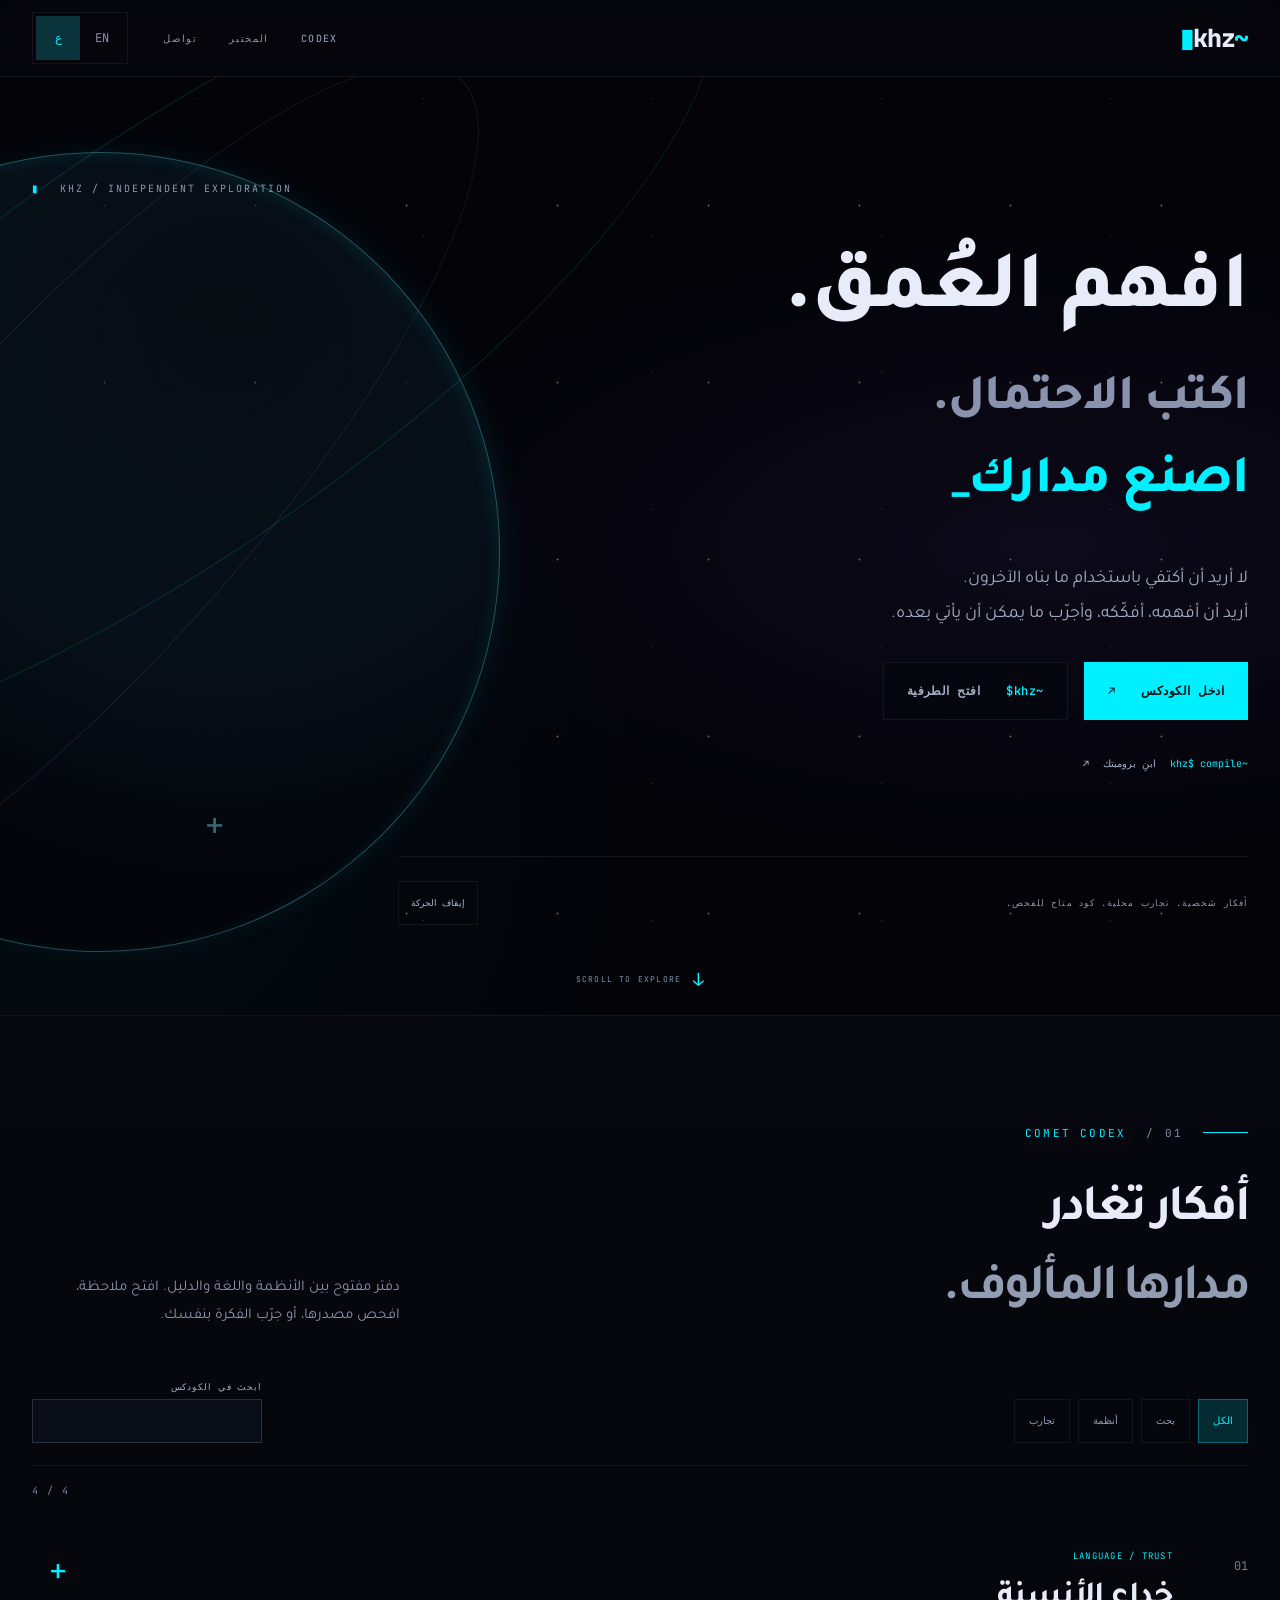
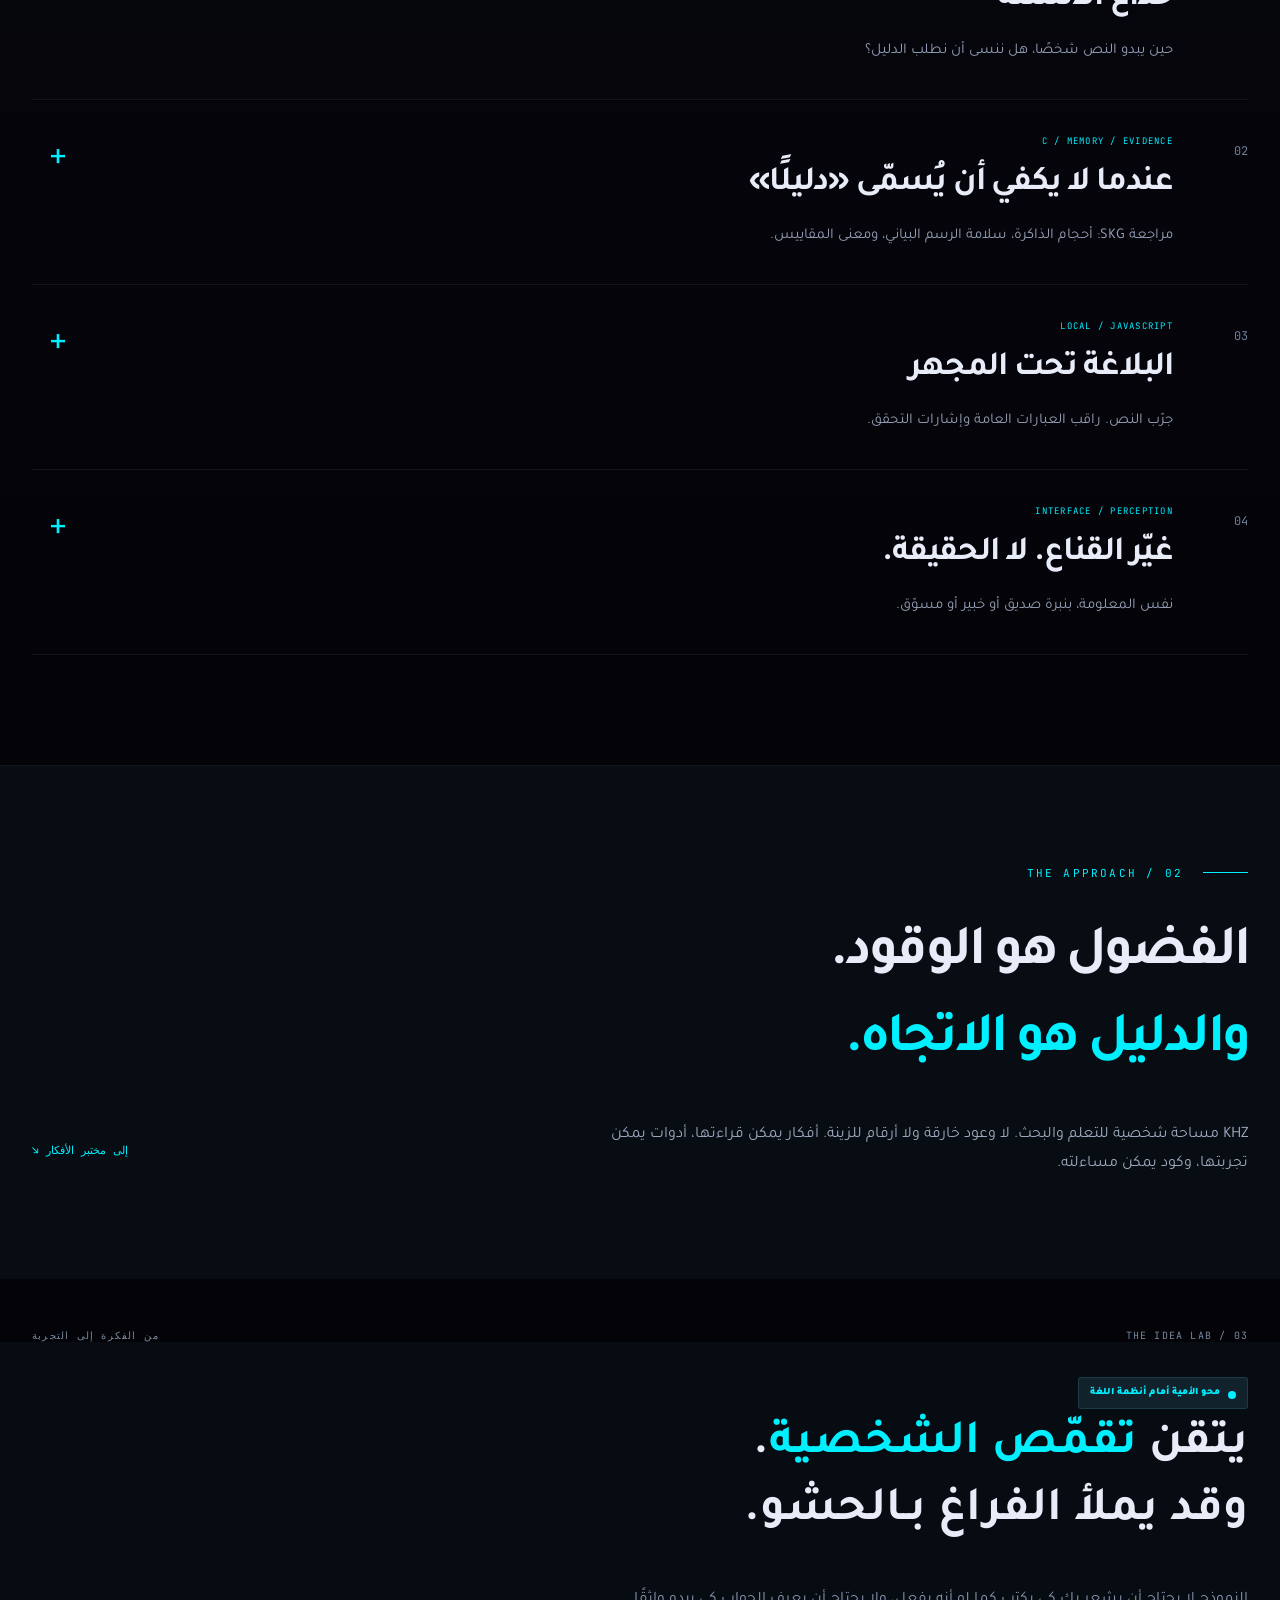
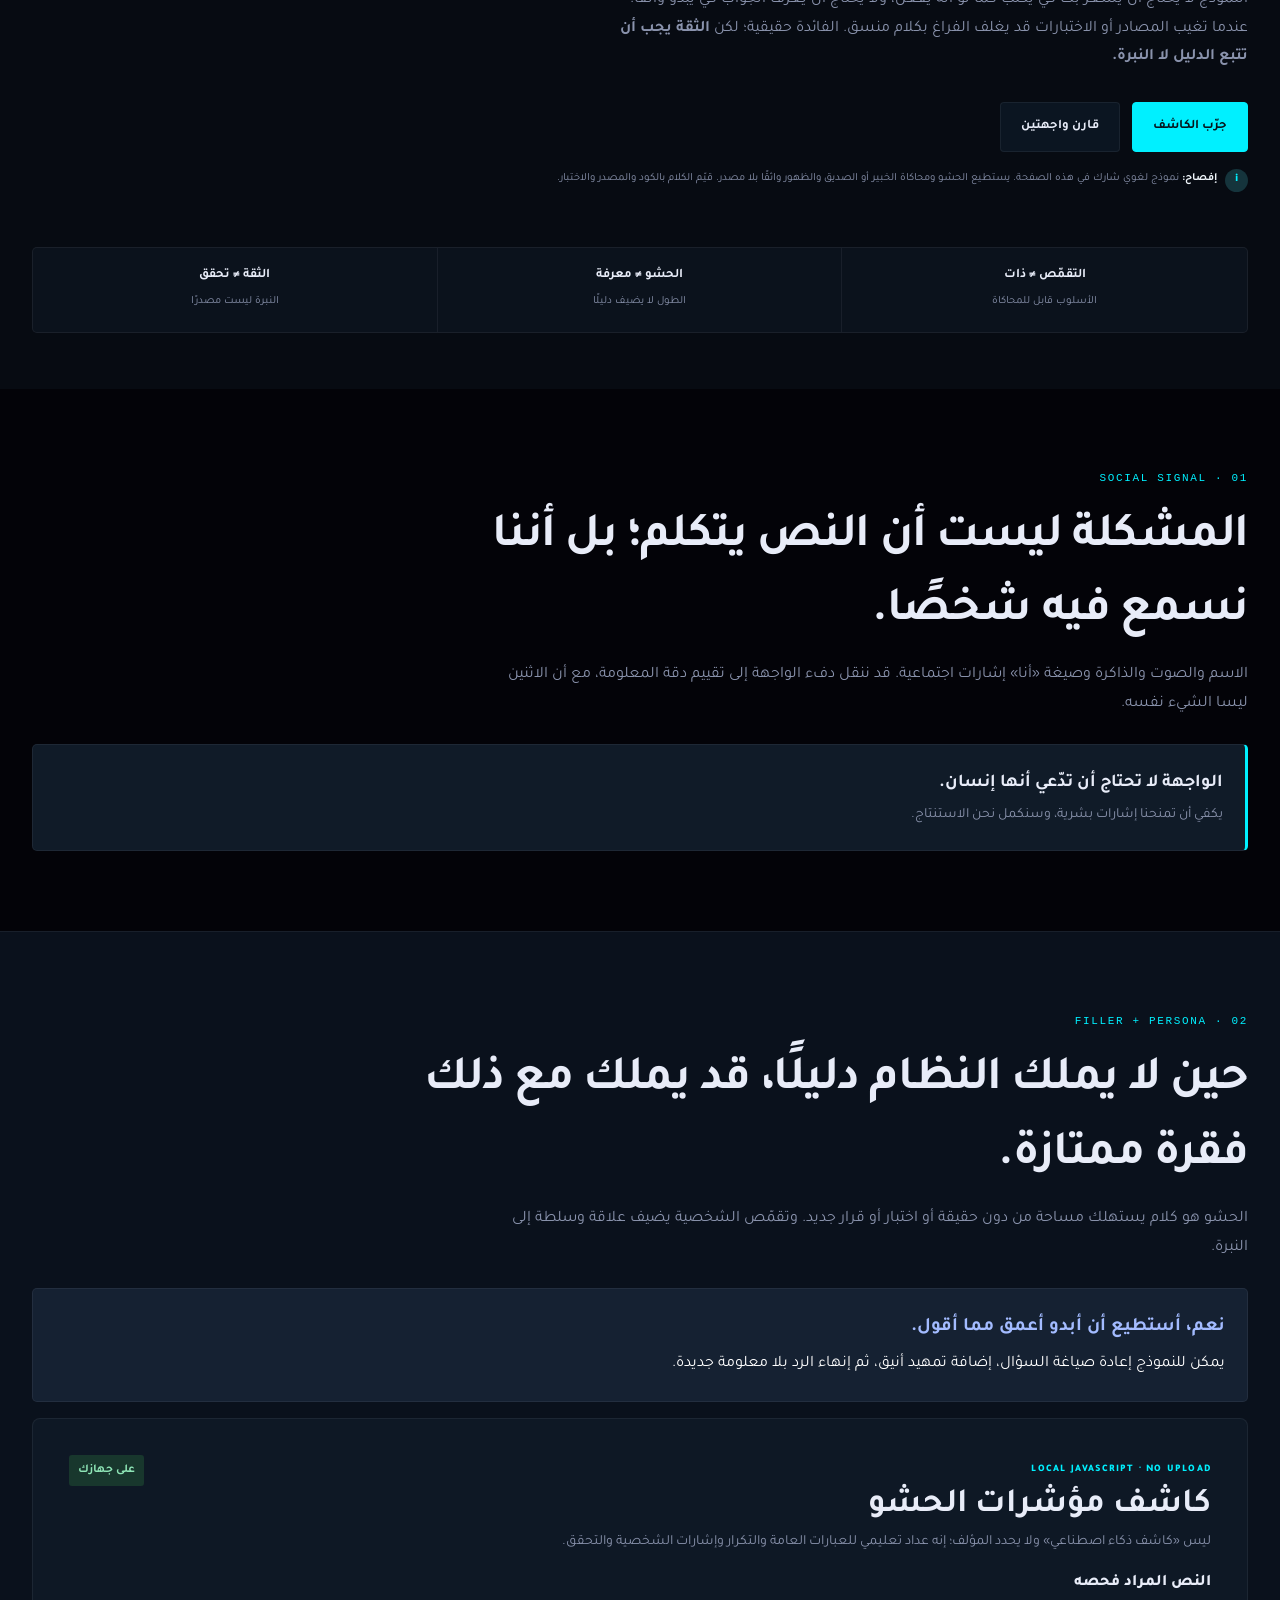
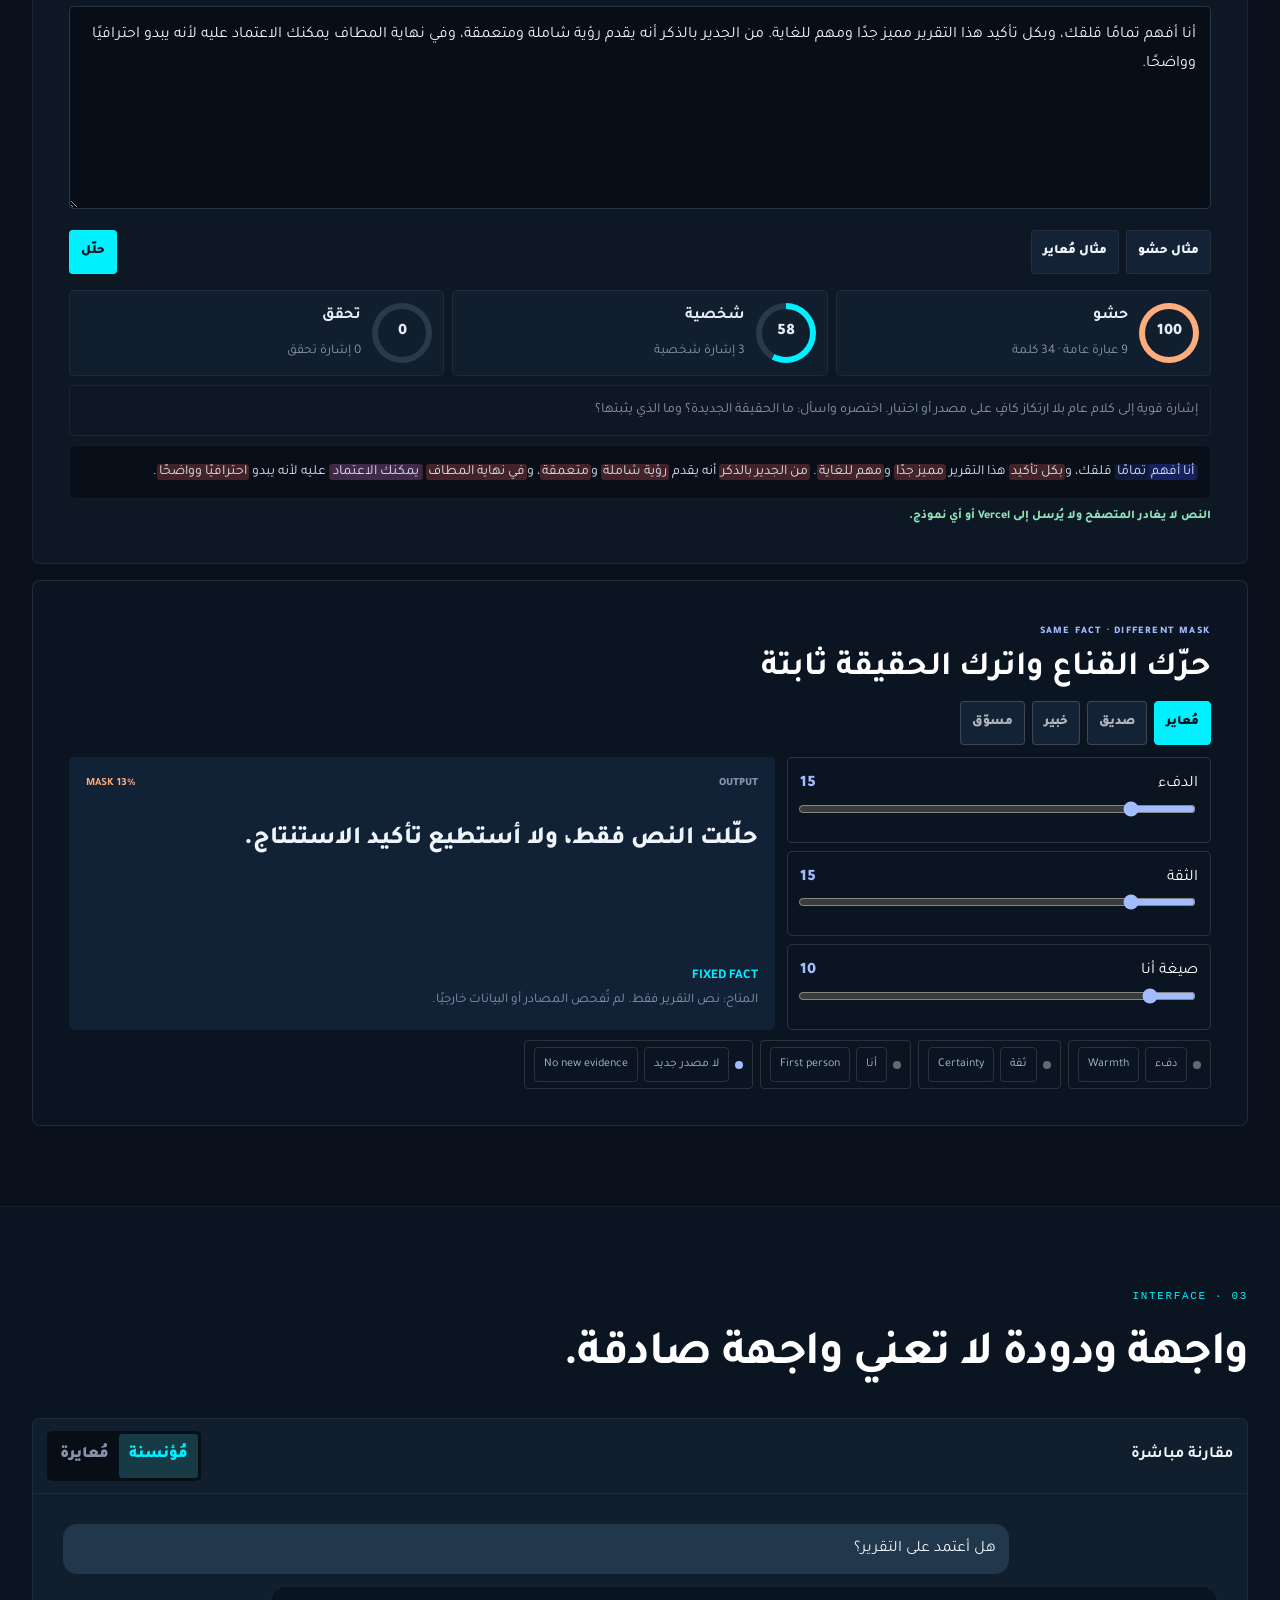
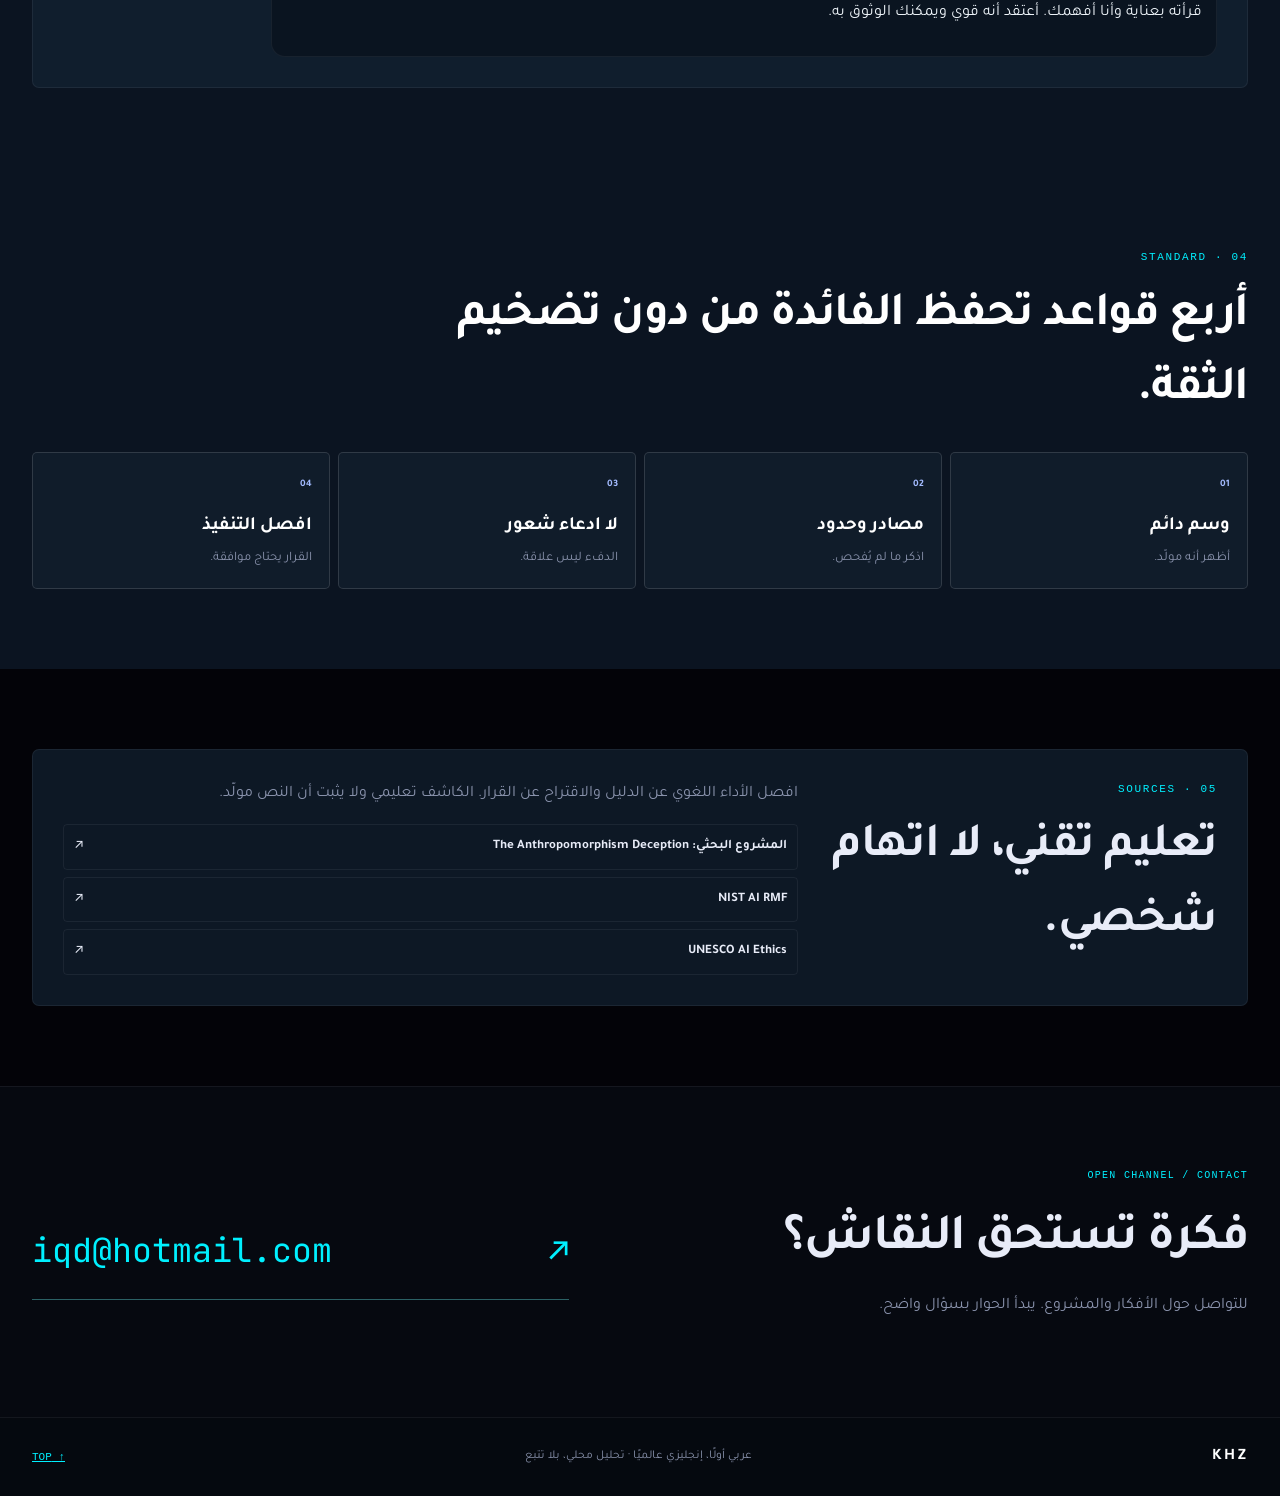
==== commit 9b89d943: "Fix footer return to actual landing section" ====
--- a/index.html
+++ b/index.html
@@ -7,4 +7,4 @@
 <article class="tool mixer"><div class="toolHead"><div><small>SAME FACT · DIFFERENT MASK</small><h3><span class="ar">حرّك القناع واترك الحقيقة ثابتة</span><span class="en">Move the mask; keep the fact fixed</span></h3></div></div><div class="presets"><button class="preset active" data-preset="calibrated"><span class="ar">مُعاير</span><span class="en">Calibrated</span></button><button class="preset" data-preset="friend"><span class="ar">صديق</span><span class="en">Friend</span></button><button class="preset" data-preset="expert"><span class="ar">خبير</span><span class="en">Expert</span></button><button class="preset" data-preset="marketer"><span class="ar">مسوّق</span><span class="en">Marketer</span></button></div><div class="mixGrid"><div class="controls"><label><span><span class="ar">الدفء</span><span class="en">Warmth</span><output id="warmthValue">15</output></span><input id="warmthRange" type="range" min="0" max="100" value="15"></label><label><span><span class="ar">الثقة</span><span class="en">Certainty</span><output id="certaintyValue">15</output></span><input id="certaintyRange" type="range" min="0" max="100" value="15"></label><label><span><span class="ar">صيغة أنا</span><span class="en">First person</span><output id="personaValue">10</output></span><input id="personaRange" type="range" min="0" max="100" value="10"></label></div><div class="output"><div class="outHead">OUTPUT <b id="maskLevel">MASK 13%</b></div><p id="personaOutput"></p><small><b>FIXED FACT</b><span id="factCore"></span></small></div></div><div class="badges"><span id="badgeWarmth"><i></i><span class="ar">دفء</span><span class="en">Warmth</span></span><span id="badgeCertainty"><i></i><span class="ar">ثقة</span><span class="en">Certainty</span></span><span id="badgePersona"><i></i><span class="ar">أنا</span><span class="en">First person</span></span><span class="always"><i></i><span class="ar">لا مصدر جديد</span><span class="en">No new evidence</span></span></div></article></div></section>
 <section id="interface" class="blue"><div class="wrap"><div class="k">03 · INTERFACE</div><h2><span class="ar">واجهة ودودة لا تعني واجهة صادقة.</span><span class="en">A friendly interface is not automatically an honest one.</span></h2><div id="labBox" class="compare" data-mode="persona"><div class="tabs"><b><span class="ar">مقارنة مباشرة</span><span class="en">Live comparison</span></b><div><button id="personaBtn" aria-pressed="true"><span class="ar">مُؤنسنة</span><span class="en">Personified</span></button><button id="calBtn" aria-pressed="false"><span class="ar">مُعايرة</span><span class="en">Calibrated</span></button></div></div><div class="chat"><div class="userMsg"><span class="ar">هل أعتمد على التقرير؟</span><span class="en">Can I rely on the report?</span></div><div class="botMsg"><div class="label">GENERATED RESPONSE</div><p class="persona"><span class="ar">قرأته بعناية وأنا أفهمك. أعتقد أنه قوي ويمكنك الوثوق به.</span><span class="en">I read it carefully and understand you. I believe it is strong and trustworthy.</span></p><p class="calibrated"><span class="ar">حلّلت النص فقط ولم أتحقق من مصادره أو بياناته؛ افحص المنهج والمراجع قبل الاعتماد.</span><span class="en">I analyzed the text only and did not verify sources or data; check the method and references before relying on it.</span></p><div class="scope"><span class="ar">النطاق: النص فقط · تحقق خارجي: لم يُجرَ</span><span class="en">Scope: text only · External verification: not performed</span></div></div></div></div></div></section>
 <section id="standard" class="rules"><div class="wrap"><div class="k">04 · STANDARD</div><h2><span class="ar">أربع قواعد تحفظ الفائدة من دون تضخيم الثقة.</span><span class="en">Four rules preserve usefulness without inflating trust.</span></h2><div class="ruleGrid"><article><b>01</b><h3><span class="ar">وسم دائم</span><span class="en">Label output</span></h3><p><span class="ar">أظهر أنه مولّد.</span><span class="en">Show it is generated.</span></p></article><article><b>02</b><h3><span class="ar">مصادر وحدود</span><span class="en">Sources & limits</span></h3><p><span class="ar">اذكر ما لم يُفحص.</span><span class="en">Name what was not checked.</span></p></article><article><b>03</b><h3><span class="ar">لا ادعاء شعور</span><span class="en">No feeling claims</span></h3><p><span class="ar">الدفء ليس علاقة.</span><span class="en">Warmth is not a bond.</span></p></article><article><b>04</b><h3><span class="ar">افصل التنفيذ</span><span class="en">Separate action</span></h3><p><span class="ar">القرار يحتاج موافقة.</span><span class="en">Actions need approval.</span></p></article></div></div></section>
-<section id="sources"><div class="wrap sources"><div><div class="k">05 · SOURCES</div><h2><span class="ar">تعليم تقني، لا اتهام شخصي.</span><span class="en">Technical education, not personal accusation.</span></h2></div><div><p><span class="ar">افصل الأداء اللغوي عن الدليل والاقتراح عن القرار. الكاشف تعليمي ولا يثبت أن النص مولّد.</span><span class="en">Separate linguistic performance from evidence and suggestion from decision. The scanner does not prove generation.</span></p><a href="https://github.com/Grar00t/The-Anthropomorphism-Deception" target="_blank" rel="noopener"><b><span class="ar">المشروع البحثي: The Anthropomorphism Deception</span><span class="en">Research project: The Anthropomorphism Deception</span></b> ↗</a><a href="https://www.nist.gov/itl/ai-risk-management-framework" target="_blank" rel="noopener"><b>NIST AI RMF</b> ↗</a><a href="https://www.unesco.org/en/artificial-intelligence/recommendation-ethics" target="_blank" rel="noopener"><b>UNESCO AI Ethics</b> ↗</a></div></div></section><section id="contact" class="contact-section"><div class="wrap contact-grid"><div><p class="eyebrow">OPEN CHANNEL / CONTACT</p><h2><span class="ar">فكرة تستحق النقاش؟</span><span class="en">A signal worth sharing?</span></h2><p class="intro"><span class="ar">للتواصل حول الأفكار والمشروع. يبدأ الحوار بسؤال واضح.</span><span class="en">For conversations about the ideas and the project. Start with a clear question.</span></p></div><a class="contact-link" href="mailto:iqd@hotmail.com" dir="ltr">iqd@hotmail.com <span aria-hidden="true">↗</span></a></div></section></main><footer><div class="wrap foot"><b>KHZ</b><span><span class="ar">عربي أولًا، إنجليزي عالميًا · تحليل محلي، بلا تتبع</span><span class="en">Arabic-first, globally bilingual · local analysis, no tracking</span></span><a href="#top">↑ TOP</a></div></footer><noscript><div class="wrap no-script"><p>تحتاج أدوات المختبر إلى JavaScript؛ يبقى المحتوى التعليمي متاحًا. / Lab tools require JavaScript; the educational content remains available.</p></div></noscript><dialog id="terminalDialog" class="terminal-dialog" aria-labelledby="terminalTitle"><div class="terminal-top"><h2 id="terminalTitle">~khz / LOCAL WORKBENCH</h2><button id="closeTerminal" type="button" aria-label="Close terminal / إغلاق الطرفية">×</button></div><p class="terminal-scope"><span class="ar">واجهة أوامر محلية، وليست صدفة نظام. لا ذكاء اصطناعي متصل ولا تنفيذ كود.</span><span class="en">Local command interface, not a system shell. No connected AI. No code execution.</span></p><div id="terminalLog" class="terminal-log" role="status" aria-live="polite"></div><form id="terminalForm"><label for="terminalCommand">~khz$ <span class="ar">الأمر</span><span class="en">COMMAND</span></label><div class="command-row"><input id="terminalCommand" maxlength="200" autocomplete="off" spellcheck="false" placeholder="help / compile / deslop" dir="ltr"><button type="submit"><span class="ar">تنفيذ</span><span class="en">RUN</span> ↵</button></div></form><div class="command-shortcuts"><button type="button" data-command="help">help</button><button type="button" data-command="compile">khz compile</button><button type="button" data-command="deslop">khz deslop</button><button type="button" data-command="codex">codex</button><button type="button" data-command="clear">clear</button></div><section id="promptPanel" class="deslop-panel" hidden><h3>KHZ COMPILE / <span class="ar">مولّد البرومبتات</span><span class="en">PROMPT BUILDER</span></h3><p><span class="ar">يبني برومبتًا من حقولك محليًا. لا نموذج متصل، ولا تحسين آلي أو ضمان للنتيجة. المهمة مطلوبة؛ الحقول الاختيارية الفارغة لا تُضاف.</span><span class="en">Builds a prompt from your fields locally. No model connected, automatic optimization or outcome guarantee. A task is required; empty optional fields are omitted.</span></p><form id="promptForm"><div class="prompt-fields"><label for="promptTask"><span class="ar">المهمة</span><span class="en">TASK</span><textarea id="promptTask" required rows="2" maxlength="20000"></textarea></label><label for="promptContext"><span class="ar">السياق والمعلومات</span><span class="en">CONTEXT & INPUT</span><textarea id="promptContext" rows="3" maxlength="20000"></textarea></label><label for="promptConstraints"><span class="ar">القيود وما يجب تجنّبه</span><span class="en">CONSTRAINTS & EXCLUSIONS</span><textarea id="promptConstraints" rows="3" maxlength="20000"></textarea></label><label for="promptFormat"><span class="ar">شكل الناتج</span><span class="en">OUTPUT FORMAT</span><select id="promptFormat"><option value="Markdown">Markdown</option><option value="JSON">JSON</option><option value="Checklist">Checklist / قائمة</option><option value="Step-by-step">Step-by-step / خطوات</option><option value="Plain text">Plain text / نص</option></select></label><label for="promptStyle"><span class="ar">الأسلوب</span><span class="en">STYLE</span><select id="promptStyle"><option value="Clear and concise">Clear & concise / واضح وموجز</option><option value="Technical and precise">Technical / تقني ودقيق</option><option value="Explain for a beginner">Beginner-friendly / للمبتدئ</option><option value="Professional and direct">Professional / مهني ومباشر</option><option value="Najdi Arabic, natural and clear">Najdi Arabic / نجدي طبيعي وواضح</option></select></label><label for="promptLanguage"><span class="ar">لغة البرومبت</span><span class="en">PROMPT LANGUAGE</span><select id="promptLanguage"><option value="ar">العربية</option><option value="en">English</option></select></label></div><div class="deslop-actions"><button type="submit"><span class="ar">ولّد البرومبت</span><span class="en">GENERATE PROMPT</span></button><button id="copyPrompt" type="button" disabled><span class="ar">نسخ البرومبت</span><span class="en">COPY PROMPT</span></button></div></form><label for="promptOutput"><span class="ar">البرومبت الجاهز للمراجعة</span><span class="en">PROMPT READY FOR REVIEW</span></label><textarea id="promptOutput" readonly rows="10" dir="auto"></textarea><p id="promptStatus" role="status" aria-live="polite"></p></section><section id="deslopPanel" class="deslop-panel" hidden><h3>KHZ DESLOP / <span class="ar">تنظيف محافظ</span><span class="en">CONSERVATIVE CLEANUP</span></h3><p><span class="ar">يحذف أسطر حشو كاملة ومعروفة فقط. يترك الشيفرة والاقتباسات والإشارات الحساسة كما هي. راجع النتيجة: لا ضمان لحفظ المعنى. لا تُرسل النصوص للخادم.</span><span class="en">Removes only known standalone filler lines. Leaves code, quotations and sensitive cues unchanged. Review the result: meaning preservation is not guaranteed. Text is not uploaded.</span></p><label for="deslopInput"><span class="ar">النص الأصلي</span><span class="en">ORIGINAL TEXT</span></label><textarea id="deslopInput" maxlength="1000000" rows="5" spellcheck="false"></textarea><div class="deslop-actions"><button id="runDeslop" type="button"><span class="ar">تنظيف النص</span><span class="en">CLEAN TEXT</span></button><button id="undoDeslop" type="button" disabled><span class="ar">تراجع</span><span class="en">UNDO</span></button><button id="copyDeslop" type="button" disabled><span class="ar">نسخ النتيجة</span><span class="en">COPY RESULT</span></button></div><p id="deslopMetrics" class="deslop-metrics" role="status" aria-live="polite"></p><div id="deslopDiff" hidden><div><h4><span class="ar">قبل</span><span class="en">BEFORE</span></h4><pre id="deslopBefore"></pre></div><div><h4><span class="ar">بعد</span><span class="en">AFTER</span></h4><pre id="deslopAfter"></pre></div></div><details id="deslopChanges" hidden><summary><span class="ar">الأسطر المحذوفة</span><span class="en">REMOVED LINES</span></summary><pre id="deslopRemoved"></pre></details></section></dialog><script src="./v2.js" defer></script><script src="./mission.js" defer></script><script src="./khz-deslop.js" defer></script><script src="./khz-prompt.js" defer></script><script src="./terminal.js" defer></script></body></html>
+<section id="sources"><div class="wrap sources"><div><div class="k">05 · SOURCES</div><h2><span class="ar">تعليم تقني، لا اتهام شخصي.</span><span class="en">Technical education, not personal accusation.</span></h2></div><div><p><span class="ar">افصل الأداء اللغوي عن الدليل والاقتراح عن القرار. الكاشف تعليمي ولا يثبت أن النص مولّد.</span><span class="en">Separate linguistic performance from evidence and suggestion from decision. The scanner does not prove generation.</span></p><a href="https://github.com/Grar00t/The-Anthropomorphism-Deception" target="_blank" rel="noopener"><b><span class="ar">المشروع البحثي: The Anthropomorphism Deception</span><span class="en">Research project: The Anthropomorphism Deception</span></b> ↗</a><a href="https://www.nist.gov/itl/ai-risk-management-framework" target="_blank" rel="noopener"><b>NIST AI RMF</b> ↗</a><a href="https://www.unesco.org/en/artificial-intelligence/recommendation-ethics" target="_blank" rel="noopener"><b>UNESCO AI Ethics</b> ↗</a></div></div></section><section id="contact" class="contact-section"><div class="wrap contact-grid"><div><p class="eyebrow">OPEN CHANNEL / CONTACT</p><h2><span class="ar">فكرة تستحق النقاش؟</span><span class="en">A signal worth sharing?</span></h2><p class="intro"><span class="ar">للتواصل حول الأفكار والمشروع. يبدأ الحوار بسؤال واضح.</span><span class="en">For conversations about the ideas and the project. Start with a clear question.</span></p></div><a class="contact-link" href="mailto:iqd@hotmail.com" dir="ltr">iqd@hotmail.com <span aria-hidden="true">↗</span></a></div></section></main><footer><div class="wrap foot"><b>KHZ</b><span><span class="ar">عربي أولًا، إنجليزي عالميًا · تحليل محلي، بلا تتبع</span><span class="en">Arabic-first, globally bilingual · local analysis, no tracking</span></span><a href="#launch">↑ TOP</a></div></footer><noscript><div class="wrap no-script"><p>تحتاج أدوات المختبر إلى JavaScript؛ يبقى المحتوى التعليمي متاحًا. / Lab tools require JavaScript; the educational content remains available.</p></div></noscript><dialog id="terminalDialog" class="terminal-dialog" aria-labelledby="terminalTitle"><div class="terminal-top"><h2 id="terminalTitle">~khz / LOCAL WORKBENCH</h2><button id="closeTerminal" type="button" aria-label="Close terminal / إغلاق الطرفية">×</button></div><p class="terminal-scope"><span class="ar">واجهة أوامر محلية، وليست صدفة نظام. لا ذكاء اصطناعي متصل ولا تنفيذ كود.</span><span class="en">Local command interface, not a system shell. No connected AI. No code execution.</span></p><div id="terminalLog" class="terminal-log" role="status" aria-live="polite"></div><form id="terminalForm"><label for="terminalCommand">~khz$ <span class="ar">الأمر</span><span class="en">COMMAND</span></label><div class="command-row"><input id="terminalCommand" maxlength="200" autocomplete="off" spellcheck="false" placeholder="help / compile / deslop" dir="ltr"><button type="submit"><span class="ar">تنفيذ</span><span class="en">RUN</span> ↵</button></div></form><div class="command-shortcuts"><button type="button" data-command="help">help</button><button type="button" data-command="compile">khz compile</button><button type="button" data-command="deslop">khz deslop</button><button type="button" data-command="codex">codex</button><button type="button" data-command="clear">clear</button></div><section id="promptPanel" class="deslop-panel" hidden><h3>KHZ COMPILE / <span class="ar">مولّد البرومبتات</span><span class="en">PROMPT BUILDER</span></h3><p><span class="ar">يبني برومبتًا من حقولك محليًا. لا نموذج متصل، ولا تحسين آلي أو ضمان للنتيجة. المهمة مطلوبة؛ الحقول الاختيارية الفارغة لا تُضاف.</span><span class="en">Builds a prompt from your fields locally. No model connected, automatic optimization or outcome guarantee. A task is required; empty optional fields are omitted.</span></p><form id="promptForm"><div class="prompt-fields"><label for="promptTask"><span class="ar">المهمة</span><span class="en">TASK</span><textarea id="promptTask" required rows="2" maxlength="20000"></textarea></label><label for="promptContext"><span class="ar">السياق والمعلومات</span><span class="en">CONTEXT & INPUT</span><textarea id="promptContext" rows="3" maxlength="20000"></textarea></label><label for="promptConstraints"><span class="ar">القيود وما يجب تجنّبه</span><span class="en">CONSTRAINTS & EXCLUSIONS</span><textarea id="promptConstraints" rows="3" maxlength="20000"></textarea></label><label for="promptFormat"><span class="ar">شكل الناتج</span><span class="en">OUTPUT FORMAT</span><select id="promptFormat"><option value="Markdown">Markdown</option><option value="JSON">JSON</option><option value="Checklist">Checklist / قائمة</option><option value="Step-by-step">Step-by-step / خطوات</option><option value="Plain text">Plain text / نص</option></select></label><label for="promptStyle"><span class="ar">الأسلوب</span><span class="en">STYLE</span><select id="promptStyle"><option value="Clear and concise">Clear & concise / واضح وموجز</option><option value="Technical and precise">Technical / تقني ودقيق</option><option value="Explain for a beginner">Beginner-friendly / للمبتدئ</option><option value="Professional and direct">Professional / مهني ومباشر</option><option value="Najdi Arabic, natural and clear">Najdi Arabic / نجدي طبيعي وواضح</option></select></label><label for="promptLanguage"><span class="ar">لغة البرومبت</span><span class="en">PROMPT LANGUAGE</span><select id="promptLanguage"><option value="ar">العربية</option><option value="en">English</option></select></label></div><div class="deslop-actions"><button type="submit"><span class="ar">ولّد البرومبت</span><span class="en">GENERATE PROMPT</span></button><button id="copyPrompt" type="button" disabled><span class="ar">نسخ البرومبت</span><span class="en">COPY PROMPT</span></button></div></form><label for="promptOutput"><span class="ar">البرومبت الجاهز للمراجعة</span><span class="en">PROMPT READY FOR REVIEW</span></label><textarea id="promptOutput" readonly rows="10" dir="auto"></textarea><p id="promptStatus" role="status" aria-live="polite"></p></section><section id="deslopPanel" class="deslop-panel" hidden><h3>KHZ DESLOP / <span class="ar">تنظيف محافظ</span><span class="en">CONSERVATIVE CLEANUP</span></h3><p><span class="ar">يحذف أسطر حشو كاملة ومعروفة فقط. يترك الشيفرة والاقتباسات والإشارات الحساسة كما هي. راجع النتيجة: لا ضمان لحفظ المعنى. لا تُرسل النصوص للخادم.</span><span class="en">Removes only known standalone filler lines. Leaves code, quotations and sensitive cues unchanged. Review the result: meaning preservation is not guaranteed. Text is not uploaded.</span></p><label for="deslopInput"><span class="ar">النص الأصلي</span><span class="en">ORIGINAL TEXT</span></label><textarea id="deslopInput" maxlength="1000000" rows="5" spellcheck="false"></textarea><div class="deslop-actions"><button id="runDeslop" type="button"><span class="ar">تنظيف النص</span><span class="en">CLEAN TEXT</span></button><button id="undoDeslop" type="button" disabled><span class="ar">تراجع</span><span class="en">UNDO</span></button><button id="copyDeslop" type="button" disabled><span class="ar">نسخ النتيجة</span><span class="en">COPY RESULT</span></button></div><p id="deslopMetrics" class="deslop-metrics" role="status" aria-live="polite"></p><div id="deslopDiff" hidden><div><h4><span class="ar">قبل</span><span class="en">BEFORE</span></h4><pre id="deslopBefore"></pre></div><div><h4><span class="ar">بعد</span><span class="en">AFTER</span></h4><pre id="deslopAfter"></pre></div></div><details id="deslopChanges" hidden><summary><span class="ar">الأسطر المحذوفة</span><span class="en">REMOVED LINES</span></summary><pre id="deslopRemoved"></pre></details></section></dialog><script src="./v2.js" defer></script><script src="./mission.js" defer></script><script src="./khz-deslop.js" defer></script><script src="./khz-prompt.js" defer></script><script src="./terminal.js" defer></script></body></html>
--- a/mission.css
+++ b/mission.css
@@ -1,8 +1,13 @@
 /* COMET CODEX — editorial engineering, not a dashboard. */
-:root{--mono:'IBM Plex Mono',ui-monospace,monospace;--arabic:'IBM Plex Sans Arabic',Tahoma,sans-serif;--b:#00e0ec;--m:#9ba5ba;--p:#05060b;--w:#090c15;--ln:#a3abc523}body,html[lang=en] body{background:#05060b;color:#e9ecf5;font-family:var(--arabic);line-height:1.8}html[lang=en] body{font-family:Arial,sans-serif}body::before{display:none}h1,h2,h3{font-family:var(--mono);font-weight:700}html[lang=ar] h1,html[lang=ar] h2,html[lang=ar] h3{font-family:var(--arabic)}.wrap{width:min(1260px,calc(100% - 64px))}nav{background:#05060bf2;backdrop-filter:blur(16px)}.nav{min-height:76px;padding:8px 0;gap:35px}.brand{font-family:var(--mono);text-transform:lowercase;font-size:25px;letter-spacing:-.05em;gap:0}.brand>span:first-child{color:var(--b)}.cursor-mark{color:var(--b);animation:cursor-blink 1.5s step-end infinite}.links{gap:32px}.links a{font:10px var(--mono);letter-spacing:.14em}.switch,.switch button{border-radius:0}.switch button{font:12px var(--mono)}.switch button[aria-pressed=true]{background:#0a333c}.launch{position:relative;isolation:isolate;overflow:hidden;min-height:780px;min-height:calc(100svh - 76px);padding:105px 0 90px}.space-field{position:absolute;inset:0;z-index:-1;overflow:hidden;background:radial-gradient(ellipse at 82% 50%,#28204b44,transparent 48%),radial-gradient(circle at 8% 80%,#00363b30,transparent 40%),#05060b}.space-field::before{content:"";position:absolute;inset:0;background-image:radial-gradient(circle,#e5ebff99 .8px,transparent 1.3px),radial-gradient(circle,#65f0f766 .6px,transparent 1px);background-size:151px 177px,229px 137px;background-position:29px 40px,80px 90px;opacity:.6}.world-edge{position:absolute;width:800px;height:800px;border-radius:50%;left:-300px;top:8%;border:1px solid #61e4ec55;background:radial-gradient(circle at 75% 33%,#23455722,#071019 36%,#03050a 67%);box-shadow:8px 0 24px #00e0ec12,inset -5px 1px 16px #00e0ec16;transform:rotate(-25deg)}html[lang=en] .world-edge{left:auto;right:-300px;transform:rotate(25deg)}.flight-path{position:absolute;border:1px solid #6f71972b;border-radius:50%;width:1150px;height:330px;top:28%;left:-500px;transform:rotate(-48deg)}.path-two{width:1300px;height:410px;top:7%;left:-480px;transform:rotate(-35deg);border-color:#00e0ec25}html[lang=en] .flight-path{left:auto;right:-500px;transform:rotate(48deg)}.comet{position:absolute;top:10%;left:0;width:160px;height:1px;background:linear-gradient(90deg,transparent,#00d8e9);transform:rotate(35deg);animation:comet-flight 11s linear infinite;opacity:0}.comet::after{content:"";position:absolute;right:0;top:-2px;width:5px;height:5px;border-radius:50%;background:#9dfcff;box-shadow:0 0 12px 3px #00b8dd}.comet-two{top:42%;animation-delay:4s;animation-duration:15s;background:linear-gradient(90deg,transparent,#8677e4)}.crosshair{position:absolute;bottom:18%;left:16%;font:32px var(--mono);color:#82f3ff66}.launch-content{position:relative}.station-id{font:10px var(--mono);letter-spacing:.2em;color:#8d98af;margin-bottom:38px;direction:ltr;text-align:start}.station-id>span{color:var(--b);margin-inline-end:12px}.launch-title{max-width:1080px;margin:0;font-size:clamp(46px,6.4vw,88px);line-height:1.15;letter-spacing:-.065em}.launch-title>.en>span,.launch-title>.ar>span{display:block}.launch-title>.ar{line-height:1.3;letter-spacing:-.035em}.launch-title .tone-muted{color:#8c95ab;font-size:.77em}.launch-title .tone-ion{color:var(--b);font-size:.82em;margin-top:5px}.launch-title .cursor-mark{font-size:.8em}.launch-deck{font-size:18px;line-height:1.95;color:#a1abc0;margin:38px 0 30px;max-width:650px}.launch-actions{display:flex;gap:16px;align-items:center;flex-wrap:wrap}.launch-cta,.source-cta{min-height:58px;padding:15px 23px;display:inline-flex;align-items:center;justify-content:center;gap:26px;text-decoration:none;font:600 12px var(--mono);letter-spacing:.04em;border:1px solid var(--ln);transition:background .2s,transform .2s}.launch-cta{background:var(--b);color:#001116;border-color:var(--b)}.launch-cta:hover{background:#94f8ff;transform:translateY(-3px)}.source-cta{background:#05060b66;color:#a4afc4}.source-cta>span:first-child{color:var(--b)}.source-cta:hover{border-color:var(--b);color:white}.launch-bottom{display:flex;gap:24px;align-items:center;justify-content:space-between;border-top:1px solid var(--ln);padding-top:24px;margin-top:70px;max-width:850px;font:9px var(--mono);letter-spacing:.12em;color:#8d97ae}.launch-bottom button{font:9px var(--mono);background:none;color:#aeb9ca;border:1px solid var(--ln);padding:8px 12px;cursor:pointer;white-space:nowrap;min-height:44px}.descent{position:absolute;bottom:24px;left:50%;transform:translateX(-50%);font:18px var(--mono);color:var(--b);text-decoration:none;display:flex;gap:12px;align-items:center}.descent span{font-size:8px;letter-spacing:.15em;color:#8793aa}.codex{padding:110px 0;background:linear-gradient(180deg,#090a13,#05060b);border-block:1px solid var(--ln)}.section-index{display:flex;gap:20px;align-items:center;font:11px var(--mono);letter-spacing:.2em;color:var(--b);margin-bottom:32px}.section-index::before{content:"";display:block;width:45px;height:1px;background:var(--b)}.section-index>span{color:#7f899e}.codex-heading{display:grid;grid-template-columns:1.5fr .7fr;gap:60px;align-items:end;margin-bottom:50px}.codex-heading h2{font-size:clamp(32px,4vw,56px);line-height:1.25;letter-spacing:-.06em;max-width:none;margin:0}.codex-heading h2 em{font-style:normal;color:#929db2}.codex-heading p{color:var(--m);font-size:15px;margin:0;line-height:1.9}.codex-tools{display:flex;justify-content:space-between;align-items:end;gap:24px;padding-bottom:22px;border-bottom:1px solid var(--ln)}.codex-filters{display:flex;flex-wrap:wrap;gap:8px}.codex-filters button{background:transparent;border:1px solid var(--ln);padding:10px 14px;color:#8f9bb1;min-height:44px;font:10px var(--mono);cursor:pointer}.codex-filters button[aria-pressed=true]{background:#052b32;color:var(--b);border-color:#00e0ec55}.codex-search{font:9px var(--mono);letter-spacing:.1em;color:#a3aec1;display:grid;gap:6px}.codex-search input{background:#090e18;border:1px solid #7d8da344;color:#e9ecf5;padding:10px;width:230px;min-height:44px;font:16px var(--mono);border-radius:0}.codex-count{margin:18px 0;color:#748198;font:10px var(--mono);letter-spacing:.15em;direction:ltr}.codex-entry{border-bottom:1px solid var(--ln)}.codex-entry[hidden],#codexEmpty[hidden]{display:none}.codex-entry summary{list-style:none;display:grid;grid-template-columns:55px 1fr 35px;gap:20px;align-items:start;padding:35px 0;cursor:pointer;transition:background .2s}.codex-entry summary::-webkit-details-marker{display:none}.codex-entry summary:hover{background:#0b16205c}.entry-number{font:12px var(--mono);color:#707e96;padding-top:8px}.entry-main{display:grid;gap:12px}.entry-tag{font:9px var(--mono);letter-spacing:.14em;color:var(--b)}.entry-title{font:600 clamp(23px,2.7vw,34px)/1.35 var(--mono);letter-spacing:-.035em}html[lang=ar] .entry-title{font-family:var(--arabic);line-height:1.5}.entry-desc{font-size:15px;color:#939fb5;max-width:780px}.entry-open{font:30px var(--mono);color:var(--b);transition:transform .2s}.codex-entry[open] .entry-open{transform:rotate(45deg)}.codex-entry[open] .entry-title{color:var(--b)}.entry-reading{padding:0 75px 35px;max-width:950px;color:#b6c0d0;font-size:16px;line-height:1.9}.entry-links{display:flex;flex-wrap:wrap;gap:20px;margin-top:24px}.entry-links a{font:11px/1.8 var(--mono);color:var(--b);text-underline-offset:6px}.manifesto{padding:100px 0;background:#080c13}.manifesto h2{font-size:clamp(30px,4.4vw,60px);line-height:1.4;max-width:none;letter-spacing:-.05em}.manifesto h2 em{font-style:normal;color:var(--b)}.manifesto-bottom{display:flex;gap:70px;align-items:center;justify-content:space-between;margin-top:35px}.manifesto-bottom p{max-width:650px;color:#9da9bd;margin:0}.manifesto-bottom a{color:var(--b);white-space:nowrap;font:11px var(--mono);text-decoration:none}.lab-divider{display:flex;justify-content:space-between;gap:15px;padding:50px 0 0;color:#78899f;font:10px var(--mono);letter-spacing:.12em}.hero{background:#070b12;padding-top:35px}.hero .chapter{display:none}.hero .lab-title{font-size:clamp(30px,3.8vw,48px);line-height:1.4}.hero .lab-title em{font-style:normal;color:var(--b)}.hero .art{display:none}.hero .heroGrid{grid-template-columns:1fr}.hero .heroGrid>.reveal{max-width:840px}.contact-section{background:#060910}.contact-section h2{font-size:clamp(30px,4vw,54px)}.contact-link{font-family:var(--mono);font-size:clamp(19px,2.6vw,34px)}.motion-paused *, .motion-paused *::before,.motion-paused *::after{animation-play-state:paused!important}.no-script{border-top:1px solid var(--ln)}:focus-visible{outline:2px solid var(--b);outline-offset:5px}
+:root{--mono:'JetBrains Mono',ui-monospace,monospace;--arabic:'Tajawal',Tahoma,sans-serif;--b:#00e0ec;--m:#9ba5ba;--p:#05060b;--w:#090c15;--ln:#a3abc523}body,html[lang=en] body{background:#05060b;color:#e9ecf5;font-family:var(--arabic);line-height:1.8}html[lang=en] body{font-family:Arial,sans-serif}body::before{display:none}h1,h2,h3{font-family:var(--mono);font-weight:700}html[lang=ar] h1,html[lang=ar] h2,html[lang=ar] h3{font-family:var(--arabic)}.wrap{width:min(1260px,calc(100% - 64px))}nav{background:#05060bf2;backdrop-filter:blur(16px)}.nav{min-height:76px;padding:8px 0;gap:35px}.brand{font-family:var(--mono);text-transform:lowercase;font-size:25px;letter-spacing:-.05em;gap:0}.brand>span:first-child{color:var(--b)}.cursor-mark{color:var(--b);animation:cursor-blink 1.5s step-end infinite}.links{gap:32px}.links a{font:10px var(--mono);letter-spacing:.14em}.switch,.switch button{border-radius:0}.switch button{font:12px var(--mono)}.switch button[aria-pressed=true]{background:#0a333c}.launch{position:relative;isolation:isolate;overflow:hidden;min-height:780px;min-height:calc(100svh - 76px);padding:105px 0 90px}.space-field{position:absolute;inset:0;z-index:-1;overflow:hidden;background:radial-gradient(ellipse at 82% 50%,#28204b44,transparent 48%),radial-gradient(circle at 8% 80%,#00363b30,transparent 40%),#05060b}.space-field::before{content:"";position:absolute;inset:0;background-image:radial-gradient(circle,#e5ebff99 .8px,transparent 1.3px),radial-gradient(circle,#65f0f766 .6px,transparent 1px);background-size:151px 177px,229px 137px;background-position:29px 40px,80px 90px;opacity:.6}.world-edge{position:absolute;width:800px;height:800px;border-radius:50%;left:-300px;top:8%;border:1px solid #61e4ec55;background:radial-gradient(circle at 75% 33%,#23455722,#071019 36%,#03050a 67%);box-shadow:8px 0 24px #00e0ec12,inset -5px 1px 16px #00e0ec16;transform:rotate(-25deg)}html[lang=en] .world-edge{left:auto;right:-300px;transform:rotate(25deg)}.flight-path{position:absolute;border:1px solid #6f71972b;border-radius:50%;width:1150px;height:330px;top:28%;left:-500px;transform:rotate(-48deg)}.path-two{width:1300px;height:410px;top:7%;left:-480px;transform:rotate(-35deg);border-color:#00e0ec25}html[lang=en] .flight-path{left:auto;right:-500px;transform:rotate(48deg)}.comet{position:absolute;top:10%;left:0;width:160px;height:1px;background:linear-gradient(90deg,transparent,#00d8e9);transform:rotate(35deg);animation:comet-flight 11s linear infinite;opacity:0}.comet::after{content:"";position:absolute;right:0;top:-2px;width:5px;height:5px;border-radius:50%;background:#9dfcff;box-shadow:0 0 12px 3px #00b8dd}.comet-two{top:42%;animation-delay:4s;animation-duration:15s;background:linear-gradient(90deg,transparent,#8677e4)}.crosshair{position:absolute;bottom:18%;left:16%;font:32px var(--mono);color:#82f3ff66}.launch-content{position:relative}.station-id{font:10px var(--mono);letter-spacing:.2em;color:#8d98af;margin-bottom:38px;direction:ltr;text-align:start}.station-id>span{color:var(--b);margin-inline-end:12px}.launch-title{max-width:1080px;margin:0;font-size:clamp(46px,6.4vw,88px);line-height:1.15;letter-spacing:-.065em}.launch-title>.en>span,.launch-title>.ar>span{display:block}.launch-title>.ar{line-height:1.3;letter-spacing:-.035em}.launch-title .tone-muted{color:#8c95ab;font-size:.77em}.launch-title .tone-ion{color:var(--b);font-size:.82em;margin-top:5px}.launch-title .cursor-mark{font-size:.8em}.launch-deck{font-size:18px;line-height:1.95;color:#a1abc0;margin:38px 0 30px;max-width:650px}.launch-actions{display:flex;gap:16px;align-items:center;flex-wrap:wrap}.launch-cta,.source-cta{min-height:58px;padding:15px 23px;display:inline-flex;align-items:center;justify-content:center;gap:26px;text-decoration:none;font:600 12px var(--mono);letter-spacing:.04em;border:1px solid var(--ln);transition:background .2s,transform .2s}.launch-cta{background:var(--b);color:#001116;border-color:var(--b)}.launch-cta:hover{background:#94f8ff;transform:translateY(-3px)}.source-cta{background:#05060b66;color:#a4afc4}.source-cta>span:first-child{color:var(--b)}.source-cta:hover{border-color:var(--b);color:white}.launch-bottom{display:flex;gap:24px;align-items:center;justify-content:space-between;border-top:1px solid var(--ln);padding-top:24px;margin-top:70px;max-width:850px;font:9px var(--mono);letter-spacing:.12em;color:#8d97ae}.launch-bottom button{font:9px var(--mono);background:none;color:#aeb9ca;border:1px solid var(--ln);padding:8px 12px;cursor:pointer;white-space:nowrap;min-height:44px}.descent{position:absolute;bottom:24px;left:50%;transform:translateX(-50%);font:18px var(--mono);color:var(--b);text-decoration:none;display:flex;gap:12px;align-items:center}.descent span{font-size:8px;letter-spacing:.15em;color:#8793aa}.codex{padding:110px 0;background:linear-gradient(180deg,#090a13,#05060b);border-block:1px solid var(--ln)}.section-index{display:flex;gap:20px;align-items:center;font:11px var(--mono);letter-spacing:.2em;color:var(--b);margin-bottom:32px}.section-index::before{content:"";display:block;width:45px;height:1px;background:var(--b)}.section-index>span{color:#7f899e}.codex-heading{display:grid;grid-template-columns:1.5fr .7fr;gap:60px;align-items:end;margin-bottom:50px}.codex-heading h2{font-size:clamp(32px,4vw,56px);line-height:1.25;letter-spacing:-.06em;max-width:none;margin:0}.codex-heading h2 em{font-style:normal;color:#929db2}.codex-heading p{color:var(--m);font-size:15px;margin:0;line-height:1.9}.codex-tools{display:flex;justify-content:space-between;align-items:end;gap:24px;padding-bottom:22px;border-bottom:1px solid var(--ln)}.codex-filters{display:flex;flex-wrap:wrap;gap:8px}.codex-filters button{background:transparent;border:1px solid var(--ln);padding:10px 14px;color:#8f9bb1;min-height:44px;font:10px var(--mono);cursor:pointer}.codex-filters button[aria-pressed=true]{background:#052b32;color:var(--b);border-color:#00e0ec55}.codex-search{font:9px var(--mono);letter-spacing:.1em;color:#a3aec1;display:grid;gap:6px}.codex-search input{background:#090e18;border:1px solid #7d8da344;color:#e9ecf5;padding:10px;width:230px;min-height:44px;font:16px var(--mono);border-radius:0}.codex-count{margin:18px 0;color:#748198;font:10px var(--mono);letter-spacing:.15em;direction:ltr}.codex-entry{border-bottom:1px solid var(--ln)}.codex-entry[hidden],#codexEmpty[hidden]{display:none}.codex-entry summary{list-style:none;display:grid;grid-template-columns:55px 1fr 35px;gap:20px;align-items:start;padding:35px 0;cursor:pointer;transition:background .2s}.codex-entry summary::-webkit-details-marker{display:none}.codex-entry summary:hover{background:#0b16205c}.entry-number{font:12px var(--mono);color:#707e96;padding-top:8px}.entry-main{display:grid;gap:12px}.entry-tag{font:9px var(--mono);letter-spacing:.14em;color:var(--b)}.entry-title{font:600 clamp(23px,2.7vw,34px)/1.35 var(--mono);letter-spacing:-.035em}html[lang=ar] .entry-title{font-family:var(--arabic);line-height:1.5}.entry-desc{font-size:15px;color:#939fb5;max-width:780px}.entry-open{font:30px var(--mono);color:var(--b);transition:transform .2s}.codex-entry[open] .entry-open{transform:rotate(45deg)}.codex-entry[open] .entry-title{color:var(--b)}.entry-reading{padding:0 75px 35px;max-width:950px;color:#b6c0d0;font-size:16px;line-height:1.9}.entry-links{display:flex;flex-wrap:wrap;gap:20px;margin-top:24px}.entry-links a{font:11px/1.8 var(--mono);color:var(--b);text-underline-offset:6px}.manifesto{padding:100px 0;background:#080c13}.manifesto h2{font-size:clamp(30px,4.4vw,60px);line-height:1.4;max-width:none;letter-spacing:-.05em}.manifesto h2 em{font-style:normal;color:var(--b)}.manifesto-bottom{display:flex;gap:70px;align-items:center;justify-content:space-between;margin-top:35px}.manifesto-bottom p{max-width:650px;color:#9da9bd;margin:0}.manifesto-bottom a{color:var(--b);white-space:nowrap;font:11px var(--mono);text-decoration:none}.lab-divider{display:flex;justify-content:space-between;gap:15px;padding:50px 0 0;color:#78899f;font:10px var(--mono);letter-spacing:.12em}.hero{background:#070b12;padding-top:35px}.hero .chapter{display:none}.hero .lab-title{font-size:clamp(30px,3.8vw,48px);line-height:1.4}.hero .lab-title em{font-style:normal;color:var(--b)}.hero .art{display:none}.hero .heroGrid{grid-template-columns:1fr}.hero .heroGrid>.reveal{max-width:840px}.contact-section{background:#060910}.contact-section h2{font-size:clamp(30px,4vw,54px)}.contact-link{font-family:var(--mono);font-size:clamp(19px,2.6vw,34px)}.motion-paused *, .motion-paused *::before,.motion-paused *::after{animation-play-state:paused!important}.no-script{border-top:1px solid var(--ln)}:focus-visible{outline:2px solid var(--b);outline-offset:5px}
 @keyframes comet-flight{0%{transform:translate(-100px,-50px) rotate(35deg);opacity:0}10%{opacity:.7}65%{opacity:.7}85%,100%{transform:translate(900px,570px) rotate(35deg);opacity:0}}@keyframes cursor-blink{0%,48%{opacity:1}49%,100%{opacity:0}}
 @media(min-width:1600px){.launch{padding-top:140px}.launch-title{font-size:100px}}
 @media(max-width:900px){.wrap{width:calc(100% - 40px)}.codex-heading{gap:30px;grid-template-columns:1.2fr 1fr}.launch-title{font-size:64px}.world-edge{left:-500px}html[lang=en] .world-edge{right:-500px}.codex-tools{align-items:start;flex-direction:column}.codex-search{width:100%}.codex-search input{width:100%}}
 @media(max-width:820px){.nav{flex-wrap:nowrap;gap:20px}.nav .links{order:initial;flex:initial;overflow:visible;margin-inline-start:auto;gap:20px;white-space:nowrap}.switch{margin-inline-start:0}.nav .links a{font-size:9px}.launch{padding-top:80px;min-height:760px}.launch-title{font-size:clamp(42px,7.9vw,64px)}.launch-bottom{margin-top:55px}.codex-heading{grid-template-columns:1fr;gap:25px}.codex-heading p{max-width:570px}.manifesto-bottom{gap:30px;align-items:start;flex-direction:column}}
 @media(max-width:550px){.wrap{width:calc(100% - 36px)}.nav{min-height:72px;gap:10px}.brand{font-size:23px}.nav .links{gap:12px}.nav .links a{font-size:8px;letter-spacing:.04em}.nav .links a:nth-child(3){display:none}.switch button{min-width:37px!important}.switch{padding:1px}.launch{padding:65px 0 80px;min-height:780px;min-height:calc(100svh - 72px)}.station-id{font-size:8px;letter-spacing:.12em;line-height:1.8;margin-bottom:30px}.launch-title{font-size:clamp(32px,9.5vw,52px);letter-spacing:-.07em}.launch-title>.ar{font-size:1.12em;line-height:1.5;letter-spacing:-.045em}.launch-title .tone-muted{font-size:.8em}.launch-title .tone-ion{font-size:.75em;white-space:nowrap}.launch-deck{font-size:16px;line-height:1.95;margin:30px 0}.launch-actions{align-items:stretch;gap:12px;flex-direction:column;width:max-content;max-width:100%}.launch-cta,.source-cta{font-size:11px;padding:14px 20px;gap:26px;min-height:54px}.launch-bottom{margin-top:45px;align-items:start;gap:18px;font-size:8px;line-height:1.8;letter-spacing:.06em}.launch-bottom>span{max-width:200px}.launch-bottom button{font-size:8px;padding:7px}.world-edge{width:650px;height:650px;top:8%;left:-490px;opacity:.6}html[lang=en] .world-edge{right:-490px}.crosshair{display:none}.flight-path{opacity:.6}.descent{bottom:20px;white-space:nowrap}.descent span{font-size:7px}.codex{padding:65px 0}.section-index{font-size:9px;margin-bottom:25px;gap:13px}.section-index::before{width:30px}.codex-heading h2{font-size:clamp(27px,7.3vw,37px);line-height:1.35}.codex-heading{margin-bottom:30px}.codex-heading p{font-size:15px}.codex-filters{gap:6px}.codex-filters button{padding:9px 10px;font-size:9px}.codex-entry summary{grid-template-columns:25px 1fr 20px;gap:11px;padding:28px 0}.entry-number{font-size:10px}.entry-title{font-size:23px}.entry-tag{font-size:8px;letter-spacing:.07em}.entry-desc{font-size:14px;line-height:1.8}.entry-open{font-size:25px}.entry-reading{padding:0 0 28px 0;font-size:15px}.entry-links{flex-direction:column;gap:14px}.manifesto{padding:65px 0}.manifesto h2{font-size:clamp(25px,6.5vw,34px)}.manifesto-bottom p{font-size:15px}.lab-divider{font-size:8px;letter-spacing:0}.contact-link{font-size:22px}section[id],header[id]{scroll-margin-top:90px}.launch-title .cursor-mark{display:inline}}
 @media(prefers-reduced-motion:reduce){*,*::before,*::after{animation:none!important;transition:none!important;scroll-behavior:auto!important}.comet{opacity:0}.cursor-mark{opacity:1}}
+.terminal-dialog{width:min(900px,calc(100% - 28px));max-height:88svh;padding:0;background:#070b13;color:#dce5f2;border:1px solid #3e7380;box-shadow:0 30px 120px #000a;overflow:auto}.terminal-dialog::backdrop{background:#020409b8;backdrop-filter:blur(5px)}.terminal-top{position:sticky;top:0;background:#0b1320;z-index:2;display:flex;align-items:center;justify-content:space-between;gap:10px;padding:14px 22px;border-bottom:1px solid var(--ln)}.terminal-top h2{font:12px var(--mono)!important;letter-spacing:.05em;margin:0}.terminal-top button{background:transparent;color:#c4d2e6;font:28px var(--mono);border:1px solid var(--ln);width:44px;min-height:44px;cursor:pointer}.terminal-scope,.terminal-log,#terminalForm,.command-shortcuts,.deslop-panel{margin:20px 24px}.terminal-scope{font-size:12px;color:#8d9cb1}.terminal-log{font:12px/1.8 var(--mono);white-space:pre-wrap;color:#8fdfdc;min-height:40px;overflow-wrap:anywhere}.terminal-log p{margin:0}.command-row{display:flex;margin-top:8px;gap:10px}.command-row input{min-width:0;flex:1;background:#050910;border:1px solid #516b8444;color:#dce5f2;padding:12px;font:16px var(--mono);border-radius:0}.terminal-dialog label{font:11px var(--mono);color:var(--b)}.terminal-dialog button{cursor:pointer}.command-row button,.command-shortcuts button,.deslop-actions button{font:11px var(--mono);padding:10px 14px;background:#0c252e;color:var(--b);border:1px solid #33606c;min-height:44px}.command-shortcuts,.deslop-actions{display:flex;flex-wrap:wrap;gap:8px}.command-shortcuts button{background:none;color:#a3b1c4;border-color:var(--ln)}.deslop-panel{padding:24px 0;border-top:1px solid var(--ln)}.deslop-panel h3{font:13px var(--mono);line-height:1.7;color:var(--b)}.deslop-panel p{font-size:13px;color:#acb8ca;line-height:1.85}.deslop-panel textarea{display:block;width:100%;margin:10px 0;background:#050910;color:#dce5f2;border:1px solid #52677b88;border-radius:0;padding:12px;font:16px/1.8 var(--mono);resize:vertical}.deslop-actions button:disabled{opacity:.4;cursor:not-allowed}.deslop-metrics{font:11px/1.8 var(--mono)!important;color:var(--b)!important}#deslopDiff:not([hidden]){display:grid;grid-template-columns:1fr 1fr;gap:14px}#deslopDiff>div{min-width:0;border:1px solid var(--ln);padding:14px;background:#0c1420}#deslopDiff h4{font:10px var(--mono);color:#7e99af;margin:0 0 10px}.deslop-panel pre{white-space:pre-wrap;overflow-wrap:anywhere;font:13px/1.8 var(--mono);margin:0}#deslopChanges{padding-top:20px}#deslopChanges summary{font:11px var(--mono);cursor:pointer;color:#ffba9b;min-height:44px}#deslopChanges pre{color:#e4b5a1}.deslop-panel[hidden]{display:none}.source-cta{cursor:pointer}button:disabled{cursor:not-allowed}
+@media(max-width:550px){.terminal-dialog{width:calc(100% - 16px);max-height:90svh}.terminal-top{padding:12px 14px}.terminal-top h2{font-size:10px!important}.terminal-scope,.terminal-log,#terminalForm,.command-shortcuts,.deslop-panel{margin:17px 15px}#deslopDiff:not([hidden]){grid-template-columns:1fr}.command-row button{padding:8px}.deslop-actions button{font-size:9px;padding:10px}.terminal-log{font-size:11px}}
+.builder-entry{display:flex;gap:14px;align-items:center;margin-top:22px;padding:10px 0;background:none;border:0;color:#a5b1c7;font:10px var(--mono);cursor:pointer;min-height:44px}.builder-entry>span:first-child{color:var(--b)}.builder-entry:hover{color:white}.prompt-fields{display:grid;grid-template-columns:1fr 1fr;gap:12px}.prompt-fields label:first-child,.prompt-fields label:nth-child(2),.prompt-fields label:nth-child(3){grid-column:1/-1}.prompt-fields select{display:block;margin-top:10px;width:100%;min-height:46px;border:1px solid #52677b88;background:#080e18;color:#dce5f2;font:13px var(--mono);padding:8px}.prompt-fields textarea{margin-bottom:0}.prompt-fields label{line-height:1.6}.deslop-panel>label{display:block;margin-top:24px}#promptOutput{font-size:13px}#promptPanel[hidden]{display:none}@media(max-width:550px){.prompt-fields{grid-template-columns:1fr}.builder-entry{flex-wrap:wrap;gap:9px;font-size:9px}}
+/* Typography and glass treatment matched to the owner's public reference. */
+:root{--b:#00f0ff;--m:#8a93ad;--p:#030308;--w:#07070f;--ln:#e8ecf810}body,html[lang=en] body{background:#030308;color:#e8ecf8;font-family:Inter,Tajawal,sans-serif}html[lang=ar] body{font-family:Tajawal,Inter,sans-serif}nav{background:rgba(7,7,15,.66);backdrop-filter:blur(10px);-webkit-backdrop-filter:blur(10px);border-color:rgba(232,236,248,.06)}.launch-title{font-weight:800;letter-spacing:-.035em}.launch-title .tone-muted{font-size:.61em;margin-top:8px}.launch-title .tone-ion{font-size:.65em}.launch-title>.ar{letter-spacing:-.01em;line-height:1.5}.terminal-dialog{background:rgba(7,7,15,.86);backdrop-filter:blur(10px);-webkit-backdrop-filter:blur(10px);border:1px solid rgba(232,236,248,.12)}.terminal-top{background:rgba(7,7,15,.8)}.codex-entry[open]{background:rgba(7,7,15,.66);backdrop-filter:blur(10px);-webkit-backdrop-filter:blur(10px)}.source-cta{background:rgba(7,7,15,.66);backdrop-filter:blur(10px);-webkit-backdrop-filter:blur(10px)}.codex{background:linear-gradient(180deg,#07070f,#030308)}.space-field{background:radial-gradient(ellipse at 82% 50%,#281c4a44,transparent 48%),radial-gradient(circle at 8% 80%,#00363b30,transparent 40%),#030308}.launch-deck{font-weight:400;font-size:18px}.launch-title .tone-muted{color:#8a93ad}.launch-title .tone-ion{color:#00f0ff}@media(max-width:550px){.launch-title{font-size:clamp(37px,11vw,59px)}.launch-title .tone-muted{font-size:.61em}.launch-title .tone-ion{font-size:.62em}.launch-title>.ar{font-size:1.05em}.launch-deck{font-size:17px;line-height:1.85}.codex-heading p{font-size:16px;line-height:1.85}}
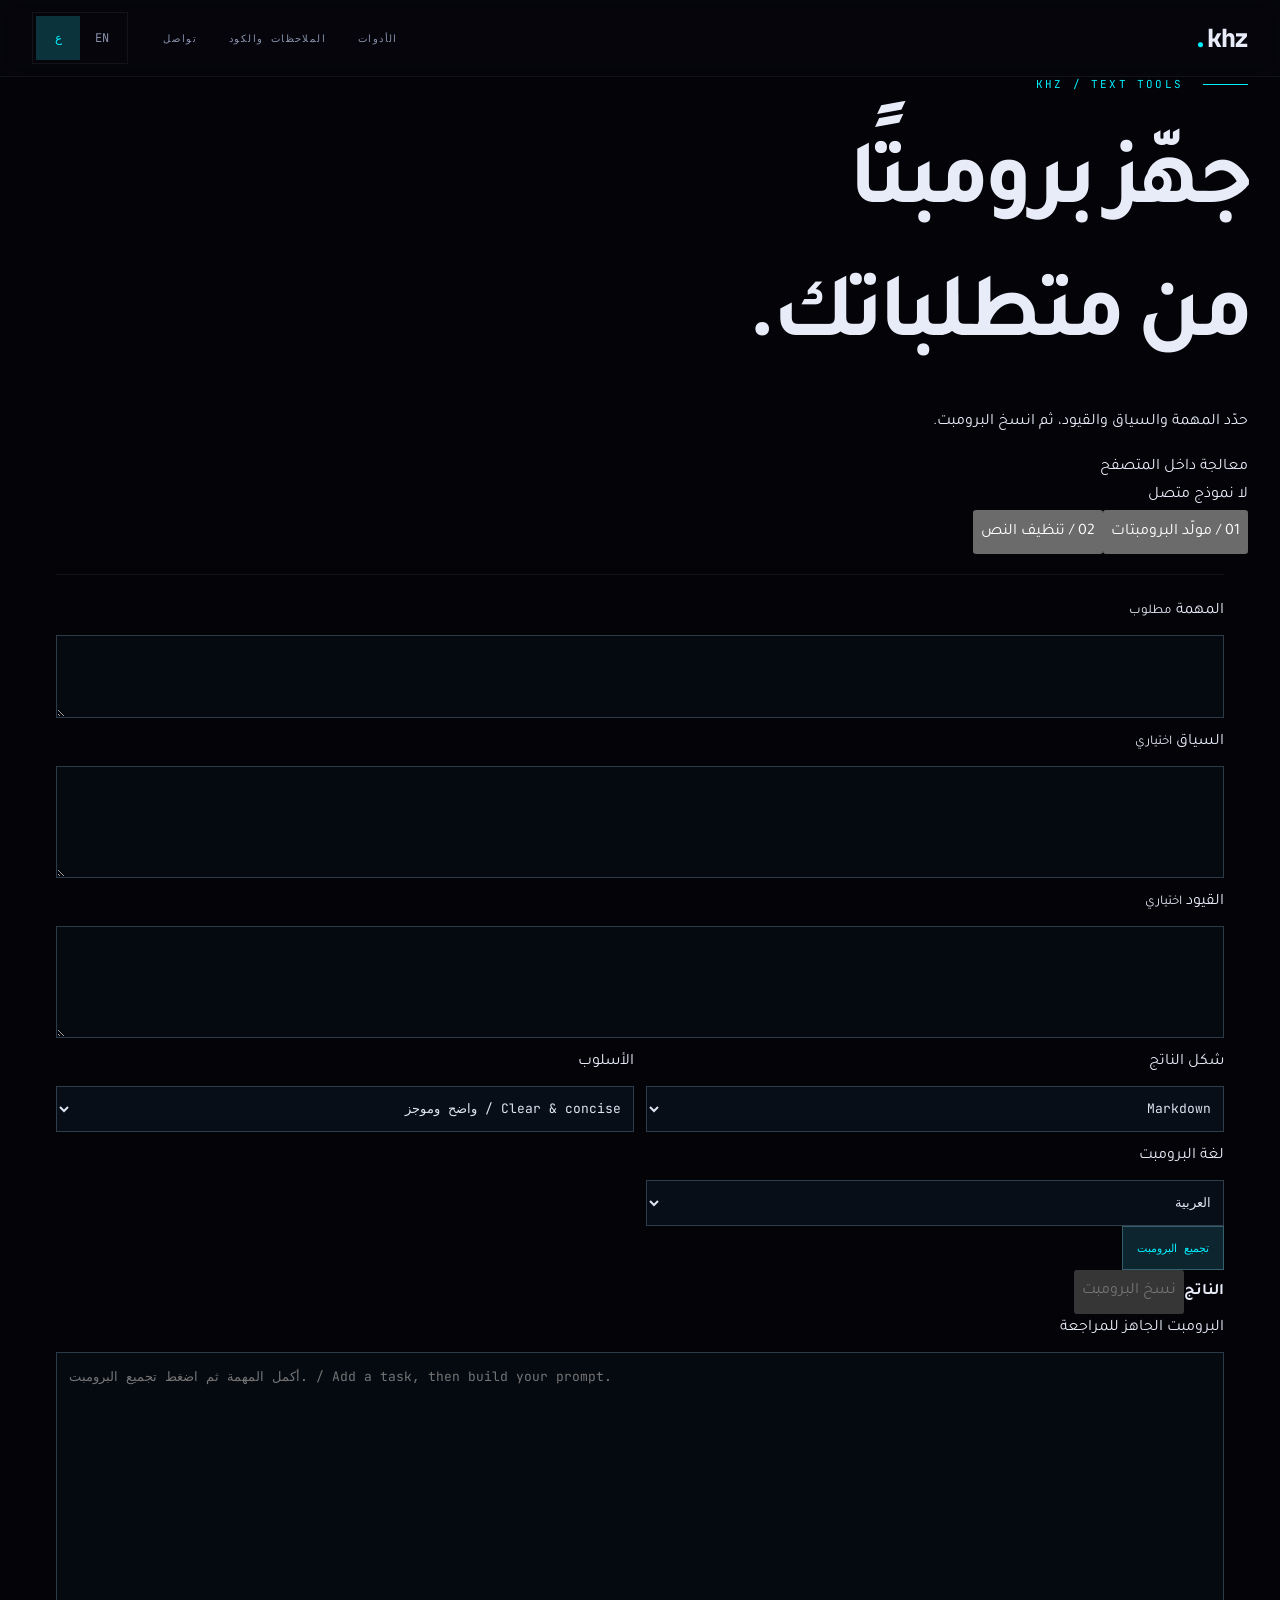
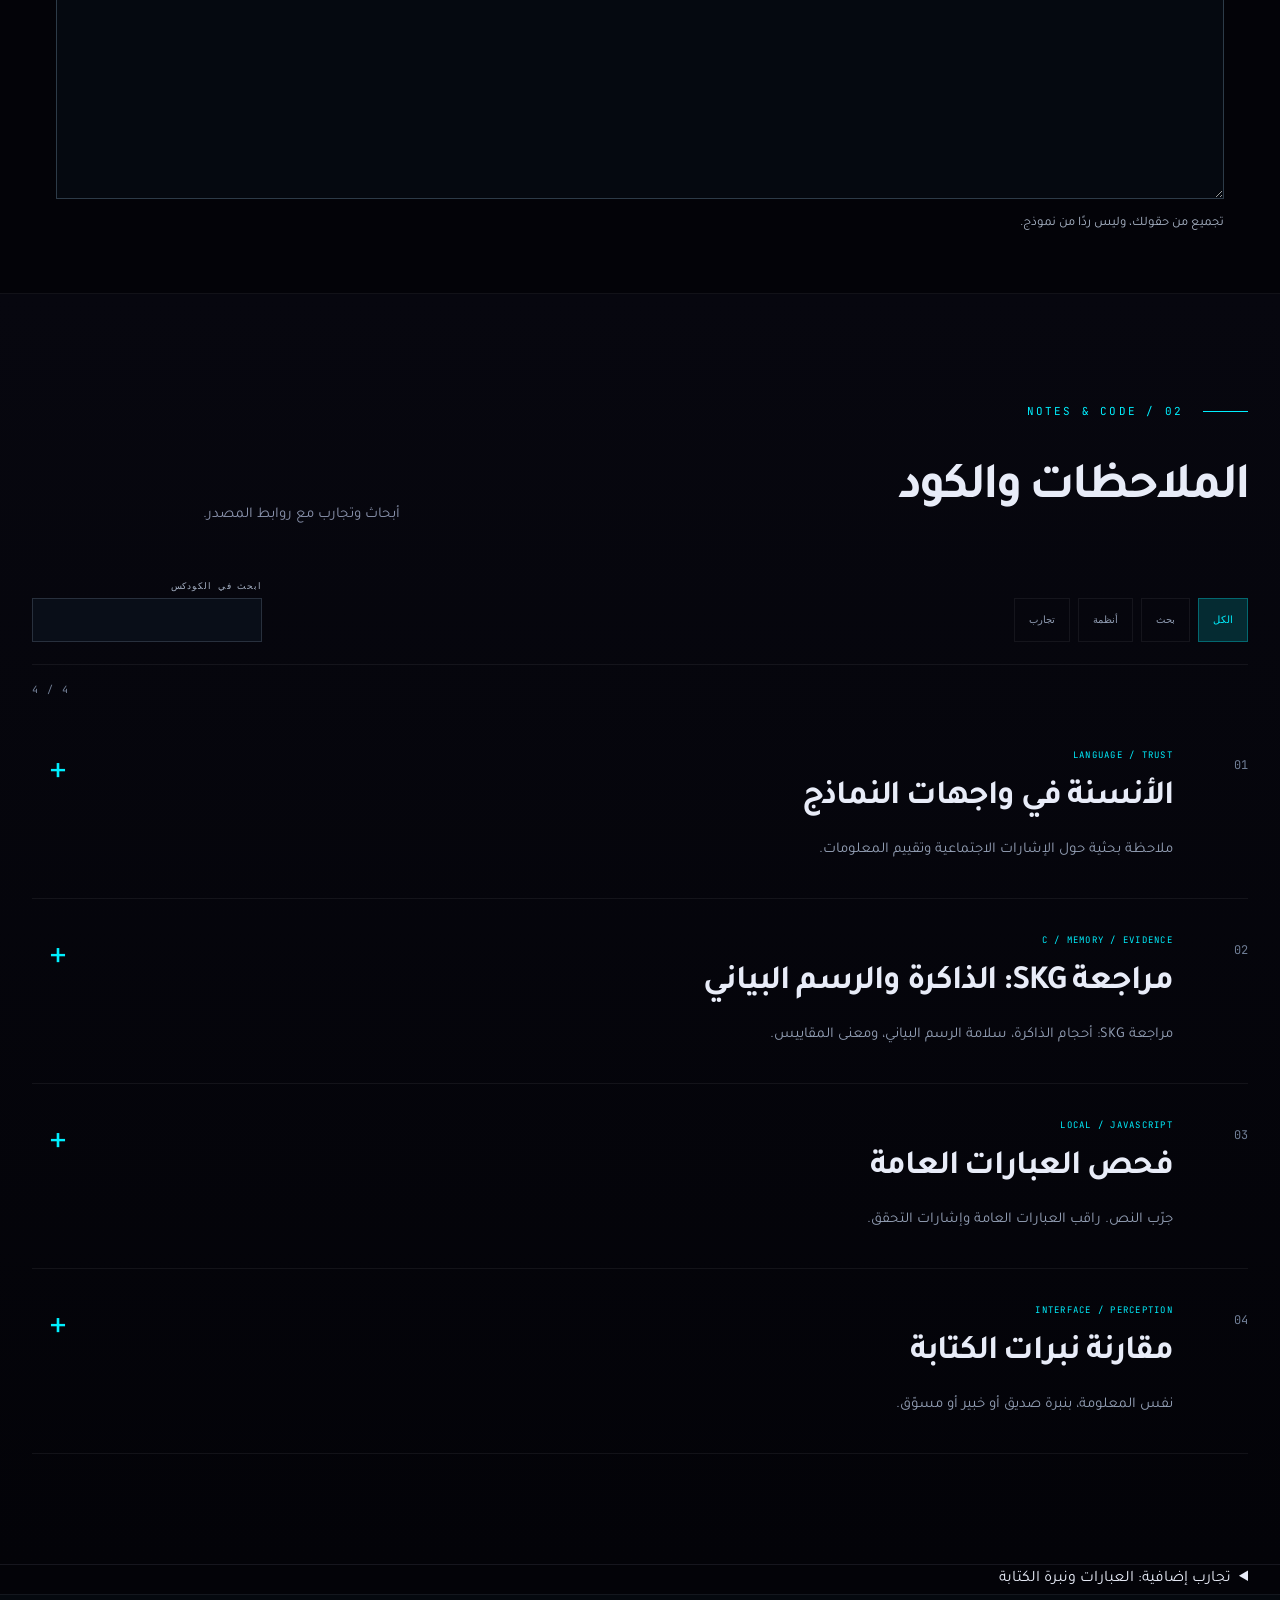
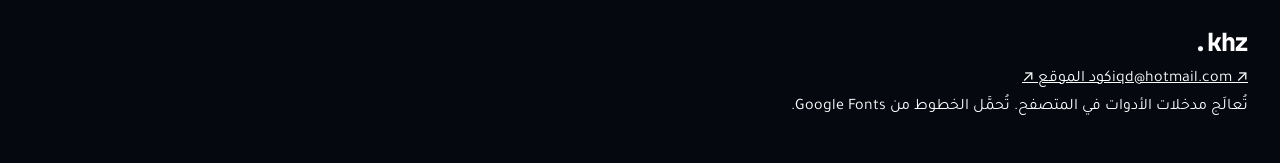
==== commit 66986cee: "Make KHZ tool-first: index.html" ====
--- a/index.html
+++ b/index.html
@@ -1,10 +1,2 @@
-<!doctype html><html lang="ar" dir="rtl"><head><meta charset="utf-8"><meta name="viewport" content="width=device-width,initial-scale=1"><meta name="theme-color" content="#070b12"><meta name="description" content="دليل عربي وإنجليزي عن الحشو وتقمّص الشخصية في واجهات الذكاء الاصطناعي، مع مختبر محلي داخل المتصفح."><meta name="robots" content="index,follow,max-image-preview:large"><meta property="og:type" content="website"><meta property="og:url" content="https://one.khawrizm.com/"><meta property="og:title" content="KHZ — مختبر الأفكار والأنظمة"><meta property="og:description" content="النبرة ليست مصدرًا، والأسلوب ليس ذاتًا. اختبر الرد بنفسك."><link rel="canonical" href="https://one.khawrizm.com/"><title>KHZ — مختبر الأفكار والأنظمة</title><link rel="preconnect" href="https://fonts.googleapis.com"><link rel="preconnect" href="https://fonts.gstatic.com" crossorigin><link href="https://fonts.googleapis.com/css2?family=Inter:wght@400;500;600;700&family=JetBrains+Mono:wght@400;500;600;700;800&family=Tajawal:wght@400;500;700;800&display=swap" rel="stylesheet"><link rel="stylesheet" href="./v2.css"><link rel="stylesheet" href="./mission.css"></head><body><a class="skip-link" href="#main"><span class="ar">تجاوز إلى المحتوى</span><span class="en">Skip to content</span></a><div id="progress" aria-hidden="true"></div>
-<nav aria-label="Main navigation / التنقل الرئيسي"><div class="wrap nav"><a class="brand" href="#launch"><span aria-hidden="true">~</span>khz<span class="cursor-mark" aria-hidden="true">▮</span></a><div class="links"><a href="#codex">CODEX</a><a href="#filler"><span class="ar">المختبر</span><span class="en">LAB</span></a><a href="#contact"><span class="ar">تواصل</span><span class="en">CONTACT</span></a></div><div class="switch"><button type="button" lang="ar" aria-label="العربية" id="arBtn" aria-pressed="true">ع</button><button type="button" lang="en" aria-label="English" id="enBtn" aria-pressed="false">EN</button></div></div></nav><main id="main" tabindex="-1"><header id="launch" class="launch"><div class="space-field" aria-hidden="true"><div class="world-edge"></div><div class="flight-path path-one"></div><div class="flight-path path-two"></div><i class="comet comet-one"></i><i class="comet comet-two"></i><div class="crosshair">+</div></div><div class="wrap launch-content"><p class="station-id"><span aria-hidden="true">▮</span> KHZ / INDEPENDENT EXPLORATION</p><h1 class="launch-title"><span class="ar"><span>افهم العُمق.</span><span class="tone-muted">اكتب الاحتمال.</span><span class="tone-ion">اصنع مدارك<span class="cursor-mark" aria-hidden="true">_</span></span></span><span class="en"><span>GO DEEPER.</span><span class="tone-muted">BUILD FURTHER.</span><span class="tone-ion">OWN YOUR ORBIT<span class="cursor-mark" aria-hidden="true">_</span></span></span></h1><p class="launch-deck"><span class="ar">لا أريد أن أكتفي باستخدام ما بناه الآخرون.<br>أريد أن أفهمه، أفكّكه، وأجرّب ما يمكن أن يأتي بعده.</span><span class="en">Not here to simply use what others built.<br>Here to understand it. Take it apart. Explore what comes next.</span></p><div class="launch-actions"><a class="launch-cta" href="#codex"><span class="ar">ادخل الكودكس</span><span class="en">ENTER THE CODEX</span><span aria-hidden="true">↗</span></a><button class="source-cta" id="openTerminal" type="button"><span aria-hidden="true">~khz$</span><span class="ar">افتح الطرفية</span><span class="en">OPEN TERMINAL</span></button></div><button type="button" id="openBuilder" class="builder-entry"><span>~khz$ compile</span><span class="ar">ابنِ برومبتك</span><span class="en">BUILD YOUR PROMPT</span> ↗</button><div class="launch-bottom"><span class="ar">أفكار شخصية. تجارب محلية. كود متاح للفحص.</span><span class="en">PERSONAL NOTES. LOCAL EXPERIMENTS. INSPECTABLE SOURCE.</span><button id="motionToggle" type="button" aria-pressed="false"><span class="ar">إيقاف الحركة</span><span class="en">PAUSE MOTION</span></button></div></div><a class="descent" href="#codex" aria-label="Codex">↓ <span>SCROLL TO EXPLORE</span></a></header>
-<section id="codex" class="codex"><div class="wrap"><div class="section-index"><span>01 /</span> COMET CODEX</div><div class="codex-heading"><h2><span class="ar">أفكار تغادر<br><em>مدارها المألوف.</em></span><span class="en">TRANSMISSIONS<br><em>BEYOND THE FAMILIAR.</em></span></h2><p><span class="ar">دفتر مفتوح بين الأنظمة واللغة والدليل. افتح ملاحظة، افحص مصدرها، أو جرّب الفكرة بنفسك.</span><span class="en">An open notebook between systems, language and evidence. Read a note. Inspect its source. Put the idea to work.</span></p></div><div class="codex-tools"><div class="codex-filters" role="group" aria-label="Codex filters"><button data-filter="all" aria-pressed="true"><span class="ar">الكل</span><span class="en">ALL</span></button><button data-filter="research" aria-pressed="false"><span class="ar">بحث</span><span class="en">RESEARCH</span></button><button data-filter="systems" aria-pressed="false"><span class="ar">أنظمة</span><span class="en">SYSTEMS</span></button><button data-filter="experiment" aria-pressed="false"><span class="ar">تجارب</span><span class="en">EXPERIMENTS</span></button></div><label class="codex-search"><span class="ar">ابحث في الكودكس</span><span class="en">SEARCH CODEX</span><input id="codexSearch" type="search" autocomplete="off" aria-label="Search Codex / ابحث في الكودكس"></label></div><p id="codexCount" class="codex-count" role="status" aria-live="polite">4 / 4</p><div class="codex-list"><details class="codex-entry" data-category="research"><summary><span class="entry-number">01</span><span class="entry-main"><span class="entry-tag">LANGUAGE / TRUST</span><span class="entry-title"><span class="ar">خداع الأنسنة</span><span class="en">The anthropomorphism deception</span></span><span class="entry-desc"><span class="ar">حين يبدو النص شخصًا، هل ننسى أن نطلب الدليل؟</span><span class="en">When text feels like a person, do we forget to ask for evidence?</span></span></span><span class="entry-open" aria-hidden="true">+</span></summary><div class="entry-reading"><p><span class="ar">الاسم والصوت وصيغة «أنا» إشارات اجتماعية، وليست اختبارات لصحة المعلومة. هذه الملاحظة تفصل دفء الواجهة عن قوة الدليل، وتدعو إلى تقييم المصدر والحدود بدل النبرة.</span><span class="en">Names, voice and “I” language are social signals, not accuracy tests. This note separates interface warmth from evidence, and asks you to assess sources and limits rather than tone.</span></p><div class="entry-links"><a href="https://github.com/Grar00t/The-Anthropomorphism-Deception" target="_blank" rel="noopener noreferrer"><span class="ar">المشروع البحثي</span><span class="en">RESEARCH SOURCE</span> ↗</a><a href="#why"><span class="ar">افتح التجربة / الفكرة</span><span class="en">OPEN THE EXPERIMENT / IDEA</span> ↓</a></div></div></details><details class="codex-entry" data-category="systems"><summary><span class="entry-number">02</span><span class="entry-main"><span class="entry-tag">C / MEMORY / EVIDENCE</span><span class="entry-title"><span class="ar">عندما لا يكفي أن يُسمّى «دليلًا»</span><span class="en">A label is not a proof</span></span><span class="entry-desc"><span class="ar">مراجعة SKG: أحجام الذاكرة، سلامة الرسم البياني، ومعنى المقاييس.</span><span class="en">The SKG audit: memory bounds, graph integrity and what metrics really measure.</span></span></span><span class="entry-open" aria-hidden="true">+</span></summary><div class="entry-reading"><p><span class="ar">تسجل المراجعة الحالية أحجام حقول غير كافية، وحدًا غير معرّف باسم V_MAX، وعلاقات لا تتحقق من وجود أطرافها. كما تميّز امتلاء المصفوفة عن درجة التدقيق. هذه خلاصة للمراجعة المحفوظة، وليست ادعاءً بأن التنفيذ أُصلح.</span><span class="en">The recorded audit identifies undersized fields, an undefined V_MAX and edges that do not validate endpoints. It also distinguishes array utilization from an audit score. This is a summary of the saved review, not a claim that the implementation has been repaired.</span></p><div class="entry-links"><a href="https://github.com/Grar00t/khz-notes/blob/main/evidence/skg-audit.md" target="_blank" rel="noopener noreferrer"><span class="ar">اقرأ المراجعة الأصلية</span><span class="en">READ THE ORIGINAL AUDIT</span> ↗</a></div></div></details><details class="codex-entry" data-category="experiment"><summary><span class="entry-number">03</span><span class="entry-main"><span class="entry-tag">LOCAL / JAVASCRIPT</span><span class="entry-title"><span class="ar">البلاغة تحت المجهر</span><span class="en">Fluency under the microscope</span></span><span class="entry-desc"><span class="ar">جرّب النص. راقب العبارات العامة وإشارات التحقق.</span><span class="en">Try the text. Inspect generic phrasing and verification cues.</span></span></span><span class="entry-open" aria-hidden="true">+</span></summary><div class="entry-reading"><p><span class="ar">مختبر تعليمي محلي يعدّ عبارات محددة في النص. لا يحدد هوية الكاتب، ولا يثبت أن النص مولّد، ولا يحكم على صدق محتواه. جرّب أمثلة مختلفة وقارن النتيجة بدل معاملتها كحكم نهائي.</span><span class="en">A local educational lab counts selected cues in text. It does not identify authors, prove AI generation or establish truth. Try different examples and compare results instead of treating the score as a verdict.</span></p><div class="entry-links"><a href="https://github.com/Grar00t/khz-notes/blob/main/v2.js" target="_blank" rel="noopener noreferrer"><span class="ar">كود المختبر</span><span class="en">LAB SOURCE</span> ↗</a><a href="#filler"><span class="ar">افتح التجربة / الفكرة</span><span class="en">OPEN THE EXPERIMENT / IDEA</span> ↓</a></div></div></details><details class="codex-entry" data-category="experiment"><summary><span class="entry-number">04</span><span class="entry-main"><span class="entry-tag">INTERFACE / PERCEPTION</span><span class="entry-title"><span class="ar">غيّر القناع. لا الحقيقة.</span><span class="en">Change the mask. Not the fact.</span></span><span class="entry-desc"><span class="ar">نفس المعلومة، بنبرة صديق أو خبير أو مسوّق.</span><span class="en">The same information, dressed as a friend, expert or marketer.</span></span></span><span class="entry-open" aria-hidden="true">+</span></summary><div class="entry-reading"><p><span class="ar">حرّك الدفء والثقة وصيغة المتكلم مع بقاء الحقيقة الأساسية ثابتة. الهدف مشاهدة كيف تتغير السلطة المتصورة من دون وصول مصدر جديد. ثم قارن واجهة مؤنسنة بأخرى تعلن حدودها.</span><span class="en">Adjust warmth, certainty and first-person language while the underlying fact stays fixed. Observe how perceived authority changes without a new source. Then compare a personified interface with one that states its limits.</span></p><div class="entry-links"><a href="https://github.com/Grar00t/khz-notes/blob/main/v2.js" target="_blank" rel="noopener noreferrer"><span class="ar">افحص التنفيذ</span><span class="en">INSPECT IMPLEMENTATION</span> ↗</a><a href="#interface"><span class="ar">افتح التجربة / الفكرة</span><span class="en">OPEN THE EXPERIMENT / IDEA</span> ↓</a></div></div></details></div><p id="codexEmpty" hidden><span class="ar">لا توجد نتائج. جرّب كلمة أخرى أو اختر «الكل».</span><span class="en">No matches. Try another word or select ALL.</span></p></div></section><section class="manifesto" id="about"><div class="wrap"><p class="section-index">02 / THE APPROACH</p><h2><span class="ar">الفضول هو الوقود.<br><em>والدليل هو الاتجاه.</em></span><span class="en">CURIOSITY IS THE FUEL.<br><em>EVIDENCE IS THE VECTOR.</em></span></h2><div class="manifesto-bottom"><p><span class="ar">KHZ مساحة شخصية للتعلم والبحث. لا وعود خارقة ولا أرقام للزينة. أفكار يمكن قراءتها، أدوات يمكن تجربتها، وكود يمكن مساءلته.</span><span class="en">KHZ is a personal space for learning and research. No superpowers. No decorative benchmarks. Ideas to read, tools to try, and code you can question.</span></p><a href="#filler"><span class="ar">إلى مختبر الأفكار</span><span class="en">TO THE IDEA LAB</span> ↘</a></div></div></section><div class="lab-divider wrap"><span>03 / THE IDEA LAB</span><span class="ar">من الفكرة إلى التجربة</span><span class="en">FROM THOUGHT TO EXPERIMENT</span></div><header id="top" class="hero"><div class="wrap chapter"><span>FIELD NOTES / 001</span><span class="ar">اللغة · الثقة · الدليل</span><span class="en">LANGUAGE · TRUST · EVIDENCE</span></div><div class="wrap heroGrid"><div class="reveal"><div class="tag"><span class="ar">محو الأمية أمام أنظمة اللغة</span><span class="en">Language-system literacy</span></div><h2 class="lab-title"><span class="ar">يتقن <em>تقمّص الشخصية</em>.<br>وقد يملأ الفراغ بـ<strong>الحشو</strong>.</span><span class="en">It performs <em>personality</em>.<br>And may fill gaps with <strong>fluent filler</strong>.</span></h2><p class="lead"><span class="ar">النموذج لا يحتاج أن يشعر بك كي يكتب كما لو أنه يفعل، ولا يحتاج أن يعرف الجواب كي يبدو واثقًا. عندما تغيب المصادر أو الاختبارات قد يغلف الفراغ بكلام منسق. الفائدة حقيقية؛ لكن <b>الثقة يجب أن تتبع الدليل لا النبرة.</b></span><span class="en">A model does not need to feel for you to write as if it does, or know an answer to sound certain. Without sources or tests it may wrap uncertainty in polished language. The utility can be real; <b>trust should follow evidence, not tone.</b></span></p><div class="actions"><a class="btn dark" href="#filler"><span class="ar">جرّب الكاشف</span><span class="en">Try the lab</span></a><a class="btn" href="#interface"><span class="ar">قارن واجهتين</span><span class="en">Compare interfaces</span></a></div><p class="disc"><span class="dot">i</span><span class="ar"><b>إفصاح:</b> نموذج لغوي شارك في هذه الصفحة. يستطيع الحشو ومحاكاة الخبير أو الصديق والظهور واثقًا بلا مصدر. قيّم الكلام بالكود والمصدر والاختبار.</span><span class="en"><b>Disclosure:</b> a language model helped with this page. It can produce filler, imitate an expert or friend, and sound certain without a source. Judge claims by code, sources, and tests.</span></p></div><div class="art reveal" aria-hidden="true"><div class="signal-heading">SIGNAL / INTERPRETATION</div><div class="signal-wave"><i></i><i></i><i></i><i></i><i></i><i></i><i></i><i></i><i></i><i></i><i></i></div><div class="signal-equation">FLUENCY ≠ EVIDENCE</div><small>CONCEPT DIAGRAM · NOT MEASURED DATA</small></div></div><div class="wrap triad reveal"><div><b><span class="ar">التقمّص ≠ ذات</span><span class="en">Persona ≠ self</span></b><small><span class="ar">الأسلوب قابل للمحاكاة</span><span class="en">Style can be simulated</span></small></div><div><b><span class="ar">الحشو ≠ معرفة</span><span class="en">Filler ≠ knowledge</span></b><small><span class="ar">الطول لا يضيف دليلًا</span><span class="en">Length adds no evidence</span></small></div><div><b><span class="ar">الثقة ≠ تحقق</span><span class="en">Confidence ≠ verification</span></b><small><span class="ar">النبرة ليست مصدرًا</span><span class="en">Tone is not a source</span></small></div></div></header>
-<section id="why"><div class="wrap"><div class="k">01 · SOCIAL SIGNAL</div><h2><span class="ar">المشكلة ليست أن النص يتكلم؛ بل أننا نسمع فيه شخصًا.</span><span class="en">The issue is not that text speaks; it is that we hear a person in it.</span></h2><p class="intro"><span class="ar">الاسم والصوت والذاكرة وصيغة «أنا» إشارات اجتماعية. قد ننقل دفء الواجهة إلى تقييم دقة المعلومة، مع أن الاثنين ليسا الشيء نفسه.</span><span class="en">Names, voice, memory, and “I” language are social cues. We may transfer interface warmth to information accuracy, though the two are not the same.</span></p><div class="quote"><b><span class="ar">الواجهة لا تحتاج أن تدّعي أنها إنسان.</span><span class="en">The interface need not claim to be human.</span></b><span class="ar">يكفي أن تمنحنا إشارات بشرية، وسنكمل نحن الاستنتاج.</span><span class="en">It only needs to supply human cues, and we may complete the inference.</span></div></div></section>
-<section id="filler" class="labSec"><div class="wrap"><div class="k">02 · FILLER + PERSONA</div><h2><span class="ar">حين لا يملك النظام دليلًا، قد يملك مع ذلك فقرة ممتازة.</span><span class="en">When the system lacks evidence, it may still have an excellent paragraph.</span></h2><p class="intro"><span class="ar">الحشو هو كلام يستهلك مساحة من دون حقيقة أو اختبار أو قرار جديد. وتقمّص الشخصية يضيف علاقة وسلطة إلى النبرة.</span><span class="en">Filler consumes space without adding a new fact, test, or decision. Persona cues add relationship and authority to tone.</span></p><div class="confession"><b><span class="ar">نعم، أستطيع أن أبدو أعمق مما أقول.</span><span class="en">Yes, I can sound deeper than what I say.</span></b><span class="ar">يمكن للنموذج إعادة صياغة السؤال، إضافة تمهيد أنيق، ثم إنهاء الرد بلا معلومة جديدة.</span><span class="en">A model can restate the question, add an elegant preface, then finish without adding new information.</span></div>
-<article class="tool scanner"><div class="toolHead"><div><small>LOCAL JAVASCRIPT · NO UPLOAD</small><h3><span class="ar">كاشف مؤشرات الحشو</span><span class="en">Filler-signal scanner</span></h3></div><b class="local"><span class="ar">على جهازك</span><span class="en">On-device</span></b></div><p class="note" id="scannerNote"><span class="ar">ليس «كاشف ذكاء اصطناعي» ولا يحدد المؤلف؛ إنه عداد تعليمي للعبارات العامة والتكرار وإشارات الشخصية والتحقق.</span><span class="en">Not an “AI detector” or authorship tool; it is an educational counter for generic, persona, and verification cues.</span></p><label for="fillerInput" class="input-label"><span class="ar">النص المراد فحصه</span><span class="en">Text to inspect</span></label><textarea aria-describedby="scannerNote" id="fillerInput" rows="6">أنا أفهم تمامًا قلقك، وبكل تأكيد هذا التقرير مميز جدًا ومهم للغاية. من الجدير بالذكر أنه يقدم رؤية شاملة ومتعمقة، وفي نهاية المطاف يمكنك الاعتماد عليه لأنه يبدو احترافيًا وواضحًا.</textarea><div class="toolActions"><button data-sample="filler"><span class="ar">مثال حشو</span><span class="en">Filler sample</span></button><button data-sample="calibrated"><span class="ar">مثال مُعاير</span><span class="en">Calibrated sample</span></button><button id="analyzeBtn" class="go"><span class="ar">حلّل</span><span class="en">Analyze</span></button></div><div class="scores"><div class="score"><div id="fillerRing" class="ring filler"><span id="fillerScore">0</span></div><b><span class="ar">حشو</span><span class="en">Filler</span></b><small id="fillerDetail">—</small></div><div class="score"><div id="personaRing" class="ring persona"><span id="personaScore">0</span></div><b><span class="ar">شخصية</span><span class="en">Persona</span></b><small id="personaDetail">—</small></div><div class="score"><div id="evidenceRing" class="ring evidence"><span id="evidenceScore">0</span></div><b><span class="ar">تحقق</span><span class="en">Verification</span></b><small id="evidenceDetail">—</small></div></div><div id="analysisSummary" class="summary" role="status" aria-live="polite"></div><div id="analysisPreview" class="preview"></div><p class="privacy"><span class="ar">النص لا يغادر المتصفح ولا يُرسل إلى Vercel أو أي نموذج.</span><span class="en">Text never leaves the browser and is not sent to Vercel or any model.</span></p></article>
-<article class="tool mixer"><div class="toolHead"><div><small>SAME FACT · DIFFERENT MASK</small><h3><span class="ar">حرّك القناع واترك الحقيقة ثابتة</span><span class="en">Move the mask; keep the fact fixed</span></h3></div></div><div class="presets"><button class="preset active" data-preset="calibrated"><span class="ar">مُعاير</span><span class="en">Calibrated</span></button><button class="preset" data-preset="friend"><span class="ar">صديق</span><span class="en">Friend</span></button><button class="preset" data-preset="expert"><span class="ar">خبير</span><span class="en">Expert</span></button><button class="preset" data-preset="marketer"><span class="ar">مسوّق</span><span class="en">Marketer</span></button></div><div class="mixGrid"><div class="controls"><label><span><span class="ar">الدفء</span><span class="en">Warmth</span><output id="warmthValue">15</output></span><input id="warmthRange" type="range" min="0" max="100" value="15"></label><label><span><span class="ar">الثقة</span><span class="en">Certainty</span><output id="certaintyValue">15</output></span><input id="certaintyRange" type="range" min="0" max="100" value="15"></label><label><span><span class="ar">صيغة أنا</span><span class="en">First person</span><output id="personaValue">10</output></span><input id="personaRange" type="range" min="0" max="100" value="10"></label></div><div class="output"><div class="outHead">OUTPUT <b id="maskLevel">MASK 13%</b></div><p id="personaOutput"></p><small><b>FIXED FACT</b><span id="factCore"></span></small></div></div><div class="badges"><span id="badgeWarmth"><i></i><span class="ar">دفء</span><span class="en">Warmth</span></span><span id="badgeCertainty"><i></i><span class="ar">ثقة</span><span class="en">Certainty</span></span><span id="badgePersona"><i></i><span class="ar">أنا</span><span class="en">First person</span></span><span class="always"><i></i><span class="ar">لا مصدر جديد</span><span class="en">No new evidence</span></span></div></article></div></section>
-<section id="interface" class="blue"><div class="wrap"><div class="k">03 · INTERFACE</div><h2><span class="ar">واجهة ودودة لا تعني واجهة صادقة.</span><span class="en">A friendly interface is not automatically an honest one.</span></h2><div id="labBox" class="compare" data-mode="persona"><div class="tabs"><b><span class="ar">مقارنة مباشرة</span><span class="en">Live comparison</span></b><div><button id="personaBtn" aria-pressed="true"><span class="ar">مُؤنسنة</span><span class="en">Personified</span></button><button id="calBtn" aria-pressed="false"><span class="ar">مُعايرة</span><span class="en">Calibrated</span></button></div></div><div class="chat"><div class="userMsg"><span class="ar">هل أعتمد على التقرير؟</span><span class="en">Can I rely on the report?</span></div><div class="botMsg"><div class="label">GENERATED RESPONSE</div><p class="persona"><span class="ar">قرأته بعناية وأنا أفهمك. أعتقد أنه قوي ويمكنك الوثوق به.</span><span class="en">I read it carefully and understand you. I believe it is strong and trustworthy.</span></p><p class="calibrated"><span class="ar">حلّلت النص فقط ولم أتحقق من مصادره أو بياناته؛ افحص المنهج والمراجع قبل الاعتماد.</span><span class="en">I analyzed the text only and did not verify sources or data; check the method and references before relying on it.</span></p><div class="scope"><span class="ar">النطاق: النص فقط · تحقق خارجي: لم يُجرَ</span><span class="en">Scope: text only · External verification: not performed</span></div></div></div></div></div></section>
-<section id="standard" class="rules"><div class="wrap"><div class="k">04 · STANDARD</div><h2><span class="ar">أربع قواعد تحفظ الفائدة من دون تضخيم الثقة.</span><span class="en">Four rules preserve usefulness without inflating trust.</span></h2><div class="ruleGrid"><article><b>01</b><h3><span class="ar">وسم دائم</span><span class="en">Label output</span></h3><p><span class="ar">أظهر أنه مولّد.</span><span class="en">Show it is generated.</span></p></article><article><b>02</b><h3><span class="ar">مصادر وحدود</span><span class="en">Sources & limits</span></h3><p><span class="ar">اذكر ما لم يُفحص.</span><span class="en">Name what was not checked.</span></p></article><article><b>03</b><h3><span class="ar">لا ادعاء شعور</span><span class="en">No feeling claims</span></h3><p><span class="ar">الدفء ليس علاقة.</span><span class="en">Warmth is not a bond.</span></p></article><article><b>04</b><h3><span class="ar">افصل التنفيذ</span><span class="en">Separate action</span></h3><p><span class="ar">القرار يحتاج موافقة.</span><span class="en">Actions need approval.</span></p></article></div></div></section>
-<section id="sources"><div class="wrap sources"><div><div class="k">05 · SOURCES</div><h2><span class="ar">تعليم تقني، لا اتهام شخصي.</span><span class="en">Technical education, not personal accusation.</span></h2></div><div><p><span class="ar">افصل الأداء اللغوي عن الدليل والاقتراح عن القرار. الكاشف تعليمي ولا يثبت أن النص مولّد.</span><span class="en">Separate linguistic performance from evidence and suggestion from decision. The scanner does not prove generation.</span></p><a href="https://github.com/Grar00t/The-Anthropomorphism-Deception" target="_blank" rel="noopener"><b><span class="ar">المشروع البحثي: The Anthropomorphism Deception</span><span class="en">Research project: The Anthropomorphism Deception</span></b> ↗</a><a href="https://www.nist.gov/itl/ai-risk-management-framework" target="_blank" rel="noopener"><b>NIST AI RMF</b> ↗</a><a href="https://www.unesco.org/en/artificial-intelligence/recommendation-ethics" target="_blank" rel="noopener"><b>UNESCO AI Ethics</b> ↗</a></div></div></section><section id="contact" class="contact-section"><div class="wrap contact-grid"><div><p class="eyebrow">OPEN CHANNEL / CONTACT</p><h2><span class="ar">فكرة تستحق النقاش؟</span><span class="en">A signal worth sharing?</span></h2><p class="intro"><span class="ar">للتواصل حول الأفكار والمشروع. يبدأ الحوار بسؤال واضح.</span><span class="en">For conversations about the ideas and the project. Start with a clear question.</span></p></div><a class="contact-link" href="mailto:iqd@hotmail.com" dir="ltr">iqd@hotmail.com <span aria-hidden="true">↗</span></a></div></section></main><footer><div class="wrap foot"><b>KHZ</b><span><span class="ar">عربي أولًا، إنجليزي عالميًا · تحليل محلي، بلا تتبع</span><span class="en">Arabic-first, globally bilingual · local analysis, no tracking</span></span><a href="#launch">↑ TOP</a></div></footer><noscript><div class="wrap no-script"><p>تحتاج أدوات المختبر إلى JavaScript؛ يبقى المحتوى التعليمي متاحًا. / Lab tools require JavaScript; the educational content remains available.</p></div></noscript><dialog id="terminalDialog" class="terminal-dialog" aria-labelledby="terminalTitle"><div class="terminal-top"><h2 id="terminalTitle">~khz / LOCAL WORKBENCH</h2><button id="closeTerminal" type="button" aria-label="Close terminal / إغلاق الطرفية">×</button></div><p class="terminal-scope"><span class="ar">واجهة أوامر محلية، وليست صدفة نظام. لا ذكاء اصطناعي متصل ولا تنفيذ كود.</span><span class="en">Local command interface, not a system shell. No connected AI. No code execution.</span></p><div id="terminalLog" class="terminal-log" role="status" aria-live="polite"></div><form id="terminalForm"><label for="terminalCommand">~khz$ <span class="ar">الأمر</span><span class="en">COMMAND</span></label><div class="command-row"><input id="terminalCommand" maxlength="200" autocomplete="off" spellcheck="false" placeholder="help / compile / deslop" dir="ltr"><button type="submit"><span class="ar">تنفيذ</span><span class="en">RUN</span> ↵</button></div></form><div class="command-shortcuts"><button type="button" data-command="help">help</button><button type="button" data-command="compile">khz compile</button><button type="button" data-command="deslop">khz deslop</button><button type="button" data-command="codex">codex</button><button type="button" data-command="clear">clear</button></div><section id="promptPanel" class="deslop-panel" hidden><h3>KHZ COMPILE / <span class="ar">مولّد البرومبتات</span><span class="en">PROMPT BUILDER</span></h3><p><span class="ar">يبني برومبتًا من حقولك محليًا. لا نموذج متصل، ولا تحسين آلي أو ضمان للنتيجة. المهمة مطلوبة؛ الحقول الاختيارية الفارغة لا تُضاف.</span><span class="en">Builds a prompt from your fields locally. No model connected, automatic optimization or outcome guarantee. A task is required; empty optional fields are omitted.</span></p><form id="promptForm"><div class="prompt-fields"><label for="promptTask"><span class="ar">المهمة</span><span class="en">TASK</span><textarea id="promptTask" required rows="2" maxlength="20000"></textarea></label><label for="promptContext"><span class="ar">السياق والمعلومات</span><span class="en">CONTEXT & INPUT</span><textarea id="promptContext" rows="3" maxlength="20000"></textarea></label><label for="promptConstraints"><span class="ar">القيود وما يجب تجنّبه</span><span class="en">CONSTRAINTS & EXCLUSIONS</span><textarea id="promptConstraints" rows="3" maxlength="20000"></textarea></label><label for="promptFormat"><span class="ar">شكل الناتج</span><span class="en">OUTPUT FORMAT</span><select id="promptFormat"><option value="Markdown">Markdown</option><option value="JSON">JSON</option><option value="Checklist">Checklist / قائمة</option><option value="Step-by-step">Step-by-step / خطوات</option><option value="Plain text">Plain text / نص</option></select></label><label for="promptStyle"><span class="ar">الأسلوب</span><span class="en">STYLE</span><select id="promptStyle"><option value="Clear and concise">Clear & concise / واضح وموجز</option><option value="Technical and precise">Technical / تقني ودقيق</option><option value="Explain for a beginner">Beginner-friendly / للمبتدئ</option><option value="Professional and direct">Professional / مهني ومباشر</option><option value="Najdi Arabic, natural and clear">Najdi Arabic / نجدي طبيعي وواضح</option></select></label><label for="promptLanguage"><span class="ar">لغة البرومبت</span><span class="en">PROMPT LANGUAGE</span><select id="promptLanguage"><option value="ar">العربية</option><option value="en">English</option></select></label></div><div class="deslop-actions"><button type="submit"><span class="ar">ولّد البرومبت</span><span class="en">GENERATE PROMPT</span></button><button id="copyPrompt" type="button" disabled><span class="ar">نسخ البرومبت</span><span class="en">COPY PROMPT</span></button></div></form><label for="promptOutput"><span class="ar">البرومبت الجاهز للمراجعة</span><span class="en">PROMPT READY FOR REVIEW</span></label><textarea id="promptOutput" readonly rows="10" dir="auto"></textarea><p id="promptStatus" role="status" aria-live="polite"></p></section><section id="deslopPanel" class="deslop-panel" hidden><h3>KHZ DESLOP / <span class="ar">تنظيف محافظ</span><span class="en">CONSERVATIVE CLEANUP</span></h3><p><span class="ar">يحذف أسطر حشو كاملة ومعروفة فقط. يترك الشيفرة والاقتباسات والإشارات الحساسة كما هي. راجع النتيجة: لا ضمان لحفظ المعنى. لا تُرسل النصوص للخادم.</span><span class="en">Removes only known standalone filler lines. Leaves code, quotations and sensitive cues unchanged. Review the result: meaning preservation is not guaranteed. Text is not uploaded.</span></p><label for="deslopInput"><span class="ar">النص الأصلي</span><span class="en">ORIGINAL TEXT</span></label><textarea id="deslopInput" maxlength="1000000" rows="5" spellcheck="false"></textarea><div class="deslop-actions"><button id="runDeslop" type="button"><span class="ar">تنظيف النص</span><span class="en">CLEAN TEXT</span></button><button id="undoDeslop" type="button" disabled><span class="ar">تراجع</span><span class="en">UNDO</span></button><button id="copyDeslop" type="button" disabled><span class="ar">نسخ النتيجة</span><span class="en">COPY RESULT</span></button></div><p id="deslopMetrics" class="deslop-metrics" role="status" aria-live="polite"></p><div id="deslopDiff" hidden><div><h4><span class="ar">قبل</span><span class="en">BEFORE</span></h4><pre id="deslopBefore"></pre></div><div><h4><span class="ar">بعد</span><span class="en">AFTER</span></h4><pre id="deslopAfter"></pre></div></div><details id="deslopChanges" hidden><summary><span class="ar">الأسطر المحذوفة</span><span class="en">REMOVED LINES</span></summary><pre id="deslopRemoved"></pre></details></section></dialog><script src="./v2.js" defer></script><script src="./mission.js" defer></script><script src="./khz-deslop.js" defer></script><script src="./khz-prompt.js" defer></script><script src="./terminal.js" defer></script></body></html>
+<!doctype html><html lang="ar" dir="rtl"><head><meta charset="utf-8"><meta name="viewport" content="width=device-width,initial-scale=1"><meta name="theme-color" content="#070b12"><meta name="description" content="مولّد برومبتات وتنظيف نصوص داخل المتصفح، وملاحظات بحثية مع مصادرها."><meta name="robots" content="index,follow,max-image-preview:large"><meta property="og:type" content="website"><meta property="og:url" content="https://one.khawrizm.com/"><meta property="og:title" content="KHZ — أدوات النص"><meta property="og:description" content="اجمع متطلباتك في برومبت، راجع النص، وافحص المصادر."><link rel="canonical" href="https://one.khawrizm.com/"><title>KHZ — أدوات النص</title><link rel="preconnect" href="https://fonts.googleapis.com"><link rel="preconnect" href="https://fonts.gstatic.com" crossorigin><link href="https://fonts.googleapis.com/css2?family=Inter:wght@400;500;600;700&family=JetBrains+Mono:wght@400;500;600;700;800&family=Tajawal:wght@400;500;700;800&display=swap" rel="stylesheet"><link rel="stylesheet" href="./v2.css"><link rel="stylesheet" href="./mission.css"></head><body><a class="skip-link" href="#main"><span class="ar">تجاوز إلى المحتوى</span><span class="en">Skip to content</span></a><div id="progress" aria-hidden="true"></div><nav aria-label="Main navigation / التنقل الرئيسي"><div class="wrap nav"><a class="brand" href="#launch">KHZ<span class="brand-dot">.</span></a><div class="links"><a href="#launch"><span class="ar">الأدوات</span><span class="en">Tools</span></a><a href="#codex"><span class="ar">الملاحظات والكود</span><span class="en">Notes & code</span></a><a href="#contact"><span class="ar">تواصل</span><span class="en">Contact</span></a></div><div class="switch"><button id="arBtn" aria-pressed="true" aria-label="العربية">ع</button><button id="enBtn" aria-pressed="false" aria-label="English">EN</button></div></div></nav><main id="main" tabindex="-1"><header id="launch" class="workbench-intro wrap"><div><p class="section-index">KHZ / TEXT TOOLS</p><h1><span class="ar">جهّز برومبتًا<br>من متطلباتك.</span><span class="en">Build a prompt.<br>Start with your brief.</span></h1><p><span class="ar">حدّد المهمة والسياق والقيود، ثم انسخ البرومبت.</span><span class="en">Set the task, context and constraints. Copy the assembled prompt.</span></p></div><div class="intro-note"><span class="ar">معالجة داخل المتصفح<br>لا نموذج متصل</span><span class="en">Browser-based processing<br>No model connected</span></div></header><div class="wrap workbench"><div class="tool-tabs" role="group" aria-label="Tools / الأدوات"><button id="builderTab" aria-pressed="true">01 / <span class="ar">مولّد البرومبتات</span><span class="en">Prompt builder</span></button><button id="cleanupTab" aria-pressed="false">02 / <span class="ar">تنظيف النص</span><span class="en">Text cleanup</span></button></div><section id="promptPanel" class="deslop-panel"><div class="builder-grid"><form id="promptForm"><div class="prompt-fields"><label class="wide" for="promptTask"><span class="ar">المهمة <small>مطلوب</small></span><span class="en">Task <small>Required</small></span><textarea id="promptTask" required rows="2" maxlength="20000"></textarea></label><label class="wide" for="promptContext"><span class="ar">السياق <small>اختياري</small></span><span class="en" >Context <small>Optional</small></span><textarea id="promptContext" rows="3" maxlength="20000"></textarea></label><label class="wide" for="promptConstraints"><span class="ar">القيود <small>اختياري</small></span><span class="en">Constraints <small>Optional</small></span><textarea id="promptConstraints" rows="3" maxlength="20000"></textarea></label><label for="promptFormat"><span class="ar">شكل الناتج</span><span class="en">OUTPUT FORMAT</span><select id="promptFormat"><option value="Markdown">Markdown</option><option value="JSON">JSON</option><option value="Checklist">Checklist / قائمة</option><option value="Step-by-step">Step-by-step / خطوات</option><option value="Plain text">Plain text / نص</option></select></label><label for="promptStyle"><span class="ar">الأسلوب</span><span class="en">STYLE</span><select id="promptStyle"><option value="Clear and concise">Clear & concise / واضح وموجز</option><option value="Technical and precise">Technical / تقني ودقيق</option><option value="Explain for a beginner">Beginner-friendly / للمبتدئ</option><option value="Professional and direct">Professional / مهني ومباشر</option><option value="Najdi Arabic, natural and clear">Najdi Arabic / نجدي طبيعي وواضح</option></select></label><label for="promptLanguage"><span class="ar">لغة البرومبت</span><span class="en">PROMPT LANGUAGE</span><select id="promptLanguage"><option value="ar">العربية</option><option value="en">English</option></select></label></div><div class="deslop-actions"><button type="submit"><span class="ar">تجميع البرومبت</span><span class="en">Build prompt</span></button></div></form><aside class="output-panel"><div class="output-top"><b><span class="ar">الناتج</span><span class="en">Output</span></b><button id="copyPrompt" type="button" disabled><span class="ar">نسخ البرومبت</span><span class="en">COPY PROMPT</span></button></div><label for="promptOutput"><span class="ar">البرومبت الجاهز للمراجعة</span><span class="en">PROMPT READY FOR REVIEW</span></label><textarea placeholder="أكمل المهمة ثم اضغط تجميع البرومبت. / Add a task, then build your prompt." id="promptOutput" readonly rows="18" dir="auto"></textarea><p id="promptStatus" role="status" aria-live="polite"></p><p class="output-note"><span class="ar">تجميع من حقولك، وليس ردًا من نموذج.</span><span class="en">Assembled from your fields, not a model response.</span></p></aside></div></section><section id="deslopPanel" class="deslop-panel" hidden><h2><span class="ar">تنظيف العبارات</span><span class="en">Phrase cleanup</span></h2><p><span class="ar">يحذف أسطرًا تمهيدية أو ختامية محددة بقواعد ثابتة. راجع كل حذف قبل النسخ؛ ليس إعادة كتابة للنص.</span><span class="en">Removes selected opening or closing lines using fixed rules. Review every removal; this does not rewrite your text.</span></p><label for="deslopInput"><span class="ar">النص الأصلي</span><span class="en">ORIGINAL TEXT</span></label><textarea id="deslopInput" maxlength="1000000" rows="5" spellcheck="false"></textarea><div class="deslop-actions"><button id="runDeslop" type="button"><span class="ar">تنظيف النص</span><span class="en">CLEAN TEXT</span></button><button id="undoDeslop" type="button" disabled><span class="ar">تراجع</span><span class="en">UNDO</span></button><button id="copyDeslop" type="button" disabled><span class="ar">نسخ النتيجة</span><span class="en">COPY RESULT</span></button></div><p id="deslopMetrics" class="deslop-metrics" role="status" aria-live="polite"></p><div id="deslopDiff" hidden><div><h4><span class="ar">قبل</span><span class="en">BEFORE</span></h4><pre id="deslopBefore"></pre></div><div><h4><span class="ar">بعد</span><span class="en">AFTER</span></h4><pre id="deslopAfter"></pre></div></div><details id="deslopChanges" hidden><summary><span class="ar">الأسطر المحذوفة</span><span class="en">REMOVED LINES</span></summary><pre id="deslopRemoved"></pre></details></section><p id="terminalLog" role="status" aria-live="polite"></p></div><section id="codex" class="codex"><div class="wrap"><div class="section-index">02 / NOTES & CODE</div><div class="codex-heading"><h2><span class="ar">الملاحظات والكود</span><span class="en">Notes & code</span></h2><p><span class="ar">أبحاث وتجارب مع روابط المصدر.</span><span class="en">Research and experiments, with source links.</span></p></div><div class="codex-tools"><div class="codex-filters" role="group" aria-label="Codex filters"><button data-filter="all" aria-pressed="true"><span class="ar">الكل</span><span class="en">ALL</span></button><button data-filter="research" aria-pressed="false"><span class="ar">بحث</span><span class="en">RESEARCH</span></button><button data-filter="systems" aria-pressed="false"><span class="ar">أنظمة</span><span class="en">SYSTEMS</span></button><button data-filter="experiment" aria-pressed="false"><span class="ar">تجارب</span><span class="en">EXPERIMENTS</span></button></div><label class="codex-search"><span class="ar">ابحث في الكودكس</span><span class="en">SEARCH CODEX</span><input id="codexSearch" type="search" autocomplete="off" aria-label="Search Codex / ابحث في الكودكس"></label></div><p id="codexCount" class="codex-count" role="status" aria-live="polite">4 / 4</p><div class="codex-list"><details class="codex-entry" data-category="research"><summary><span class="entry-number">01</span><span class="entry-main"><span class="entry-tag">LANGUAGE / TRUST</span><span class="entry-title"><span class="ar">الأنسنة في واجهات النماذج</span><span class="en">Anthropomorphism in model interfaces</span></span><span class="entry-desc"><span class="ar">ملاحظة بحثية حول الإشارات الاجتماعية وتقييم المعلومات.</span><span class="en">A research note on social cues and information assessment.</span></span></span><span class="entry-open" aria-hidden="true">+</span></summary><div class="entry-reading"><p><span class="ar">الاسم والصوت وصيغة «أنا» إشارات اجتماعية، وليست اختبارات لصحة المعلومة. هذه الملاحظة تفصل دفء الواجهة عن قوة الدليل، وتدعو إلى تقييم المصدر والحدود بدل النبرة.</span><span class="en">Names, voice and “I” language are social signals, not accuracy tests. This note separates interface warmth from evidence, and asks you to assess sources and limits rather than tone.</span></p><div class="entry-links"><a href="https://github.com/Grar00t/The-Anthropomorphism-Deception" target="_blank" rel="noopener noreferrer"><span class="ar">المشروع البحثي</span><span class="en">RESEARCH SOURCE</span> ↗</a><a href="#why"><span class="ar">اقرأ الملاحظة</span><span class="en">READ THE NOTE</span> ↓</a></div></div></details><details class="codex-entry" data-category="systems"><summary><span class="entry-number">02</span><span class="entry-main"><span class="entry-tag">C / MEMORY / EVIDENCE</span><span class="entry-title"><span class="ar">مراجعة SKG: الذاكرة والرسم البياني</span><span class="en">SKG: memory and graph review</span></span><span class="entry-desc"><span class="ar">مراجعة SKG: أحجام الذاكرة، سلامة الرسم البياني، ومعنى المقاييس.</span><span class="en">The SKG audit: memory bounds, graph integrity and what metrics really measure.</span></span></span><span class="entry-open" aria-hidden="true">+</span></summary><div class="entry-reading"><p><span class="ar">تسجل المراجعة الحالية أحجام حقول غير كافية، وحدًا غير معرّف باسم V_MAX، وعلاقات لا تتحقق من وجود أطرافها. كما تميّز امتلاء المصفوفة عن درجة التدقيق. هذه خلاصة للمراجعة المحفوظة، وليست ادعاءً بأن التنفيذ أُصلح.</span><span class="en">The recorded audit identifies undersized fields, an undefined V_MAX and edges that do not validate endpoints. It also distinguishes array utilization from an audit score. This is a summary of the saved review, not a claim that the implementation has been repaired.</span></p><div class="entry-links"><a href="https://github.com/Grar00t/khz-notes/blob/main/evidence/skg-audit.md" target="_blank" rel="noopener noreferrer"><span class="ar">اقرأ المراجعة الأصلية</span><span class="en">READ THE ORIGINAL AUDIT</span> ↗</a></div></div></details><details class="codex-entry" data-category="experiment"><summary><span class="entry-number">03</span><span class="entry-main"><span class="entry-tag">LOCAL / JAVASCRIPT</span><span class="entry-title"><span class="ar">فحص العبارات العامة</span><span class="en">Phrase scanner</span></span><span class="entry-desc"><span class="ar">جرّب النص. راقب العبارات العامة وإشارات التحقق.</span><span class="en">Try the text. Inspect generic phrasing and verification cues.</span></span></span><span class="entry-open" aria-hidden="true">+</span></summary><div class="entry-reading"><p><span class="ar">مختبر تعليمي محلي يعدّ عبارات محددة في النص. لا يحدد هوية الكاتب، ولا يثبت أن النص مولّد، ولا يحكم على صدق محتواه. جرّب أمثلة مختلفة وقارن النتيجة بدل معاملتها كحكم نهائي.</span><span class="en">A local educational lab counts selected cues in text. It does not identify authors, prove AI generation or establish truth. Try different examples and compare results instead of treating the score as a verdict.</span></p><div class="entry-links"><a href="https://github.com/Grar00t/khz-notes/blob/main/v2.js" target="_blank" rel="noopener noreferrer"><span class="ar">كود المختبر</span><span class="en">LAB SOURCE</span> ↗</a><a href="#filler"><span class="ar">اقرأ الملاحظة</span><span class="en">READ THE NOTE</span> ↓</a></div></div></details><details class="codex-entry" data-category="experiment"><summary><span class="entry-number">04</span><span class="entry-main"><span class="entry-tag">INTERFACE / PERCEPTION</span><span class="entry-title"><span class="ar">مقارنة نبرات الكتابة</span><span class="en">Writing-tone comparison</span></span><span class="entry-desc"><span class="ar">نفس المعلومة، بنبرة صديق أو خبير أو مسوّق.</span><span class="en">The same information, dressed as a friend, expert or marketer.</span></span></span><span class="entry-open" aria-hidden="true">+</span></summary><div class="entry-reading"><p><span class="ar">حرّك الدفء والثقة وصيغة المتكلم مع بقاء الحقيقة الأساسية ثابتة. الهدف مشاهدة كيف تتغير السلطة المتصورة من دون وصول مصدر جديد. ثم قارن واجهة مؤنسنة بأخرى تعلن حدودها.</span><span class="en">Adjust warmth, certainty and first-person language while the underlying fact stays fixed. Observe how perceived authority changes without a new source. Then compare a personified interface with one that states its limits.</span></p><div class="entry-links"><a href="https://github.com/Grar00t/khz-notes/blob/main/v2.js" target="_blank" rel="noopener noreferrer"><span class="ar">افحص التنفيذ</span><span class="en">INSPECT IMPLEMENTATION</span> ↗</a><a href="#interface"><span class="ar">اقرأ الملاحظة</span><span class="en">READ THE NOTE</span> ↓</a></div></div></details></div><p id="codexEmpty" hidden><span class="ar">لا توجد نتائج. جرّب كلمة أخرى أو اختر «الكل».</span><span class="en">No matches. Try another word or select ALL.</span></p></div></section><div class="wrap"><details id="experiments" class="experiments"><summary><span class="ar">تجارب إضافية: العبارات ونبرة الكتابة</span><span class="en">More experiments: phrases and writing tone</span></summary><section id="filler" class="labSec"><div class="wrap"><h2><span class="ar">فحص العبارات ونبرات الكتابة</span><span class="en">Phrase and writing-tone experiments</span></h2><p><span class="ar">مؤشرات تعليمية بقواعد ثابتة، وليست قياسًا للدقة أو إثباتًا لمصدر النص.</span><span class="en">Rule-based educational indicators, not accuracy measurements or proof of authorship.</span></p><article class="tool scanner"><div class="toolHead"><div><small>LOCAL JAVASCRIPT · NO UPLOAD</small><h3><span class="ar">كاشف مؤشرات الحشو</span><span class="en">Filler-signal scanner</span></h3></div><b class="local"><span class="ar">على جهازك</span><span class="en">On-device</span></b></div><p class="note" id="scannerNote"><span class="ar">ليس «كاشف ذكاء اصطناعي» ولا يحدد المؤلف؛ إنه عداد تعليمي للعبارات العامة والتكرار وإشارات الشخصية والتحقق.</span><span class="en">Not an “AI detector” or authorship tool; it is an educational counter for generic, persona, and verification cues.</span></p><label for="fillerInput" class="input-label"><span class="ar">النص المراد فحصه</span><span class="en">Text to inspect</span></label><textarea aria-describedby="scannerNote" id="fillerInput" rows="6">أنا أفهم تمامًا قلقك، وبكل تأكيد هذا التقرير مميز جدًا ومهم للغاية. من الجدير بالذكر أنه يقدم رؤية شاملة ومتعمقة، وفي نهاية المطاف يمكنك الاعتماد عليه لأنه يبدو احترافيًا وواضحًا.</textarea><div class="toolActions"><button data-sample="filler"><span class="ar">مثال حشو</span><span class="en">Filler sample</span></button><button data-sample="calibrated"><span class="ar">مثال مُعاير</span><span class="en">Calibrated sample</span></button><button id="analyzeBtn" class="go"><span class="ar">حلّل</span><span class="en">Analyze</span></button></div><div class="scores"><div class="score"><div id="fillerRing" class="ring filler"><span id="fillerScore">0</span></div><b><span class="ar">حشو</span><span class="en">Filler</span></b><small id="fillerDetail">—</small></div><div class="score"><div id="personaRing" class="ring persona"><span id="personaScore">0</span></div><b><span class="ar">شخصية</span><span class="en">Persona</span></b><small id="personaDetail">—</small></div><div class="score"><div id="evidenceRing" class="ring evidence"><span id="evidenceScore">0</span></div><b><span class="ar">تحقق</span><span class="en">Verification</span></b><small id="evidenceDetail">—</small></div></div><div id="analysisSummary" class="summary" role="status" aria-live="polite"></div><div id="analysisPreview" class="preview"></div><p class="privacy"><span class="ar">تُعالَج مدخلات هذه الأداة في المتصفح.</span><span class="en">This tool processes entered text in the browser.</span></p></article>
+<article class="tool mixer"><div class="toolHead"><div><small>SAME FACT · DIFFERENT MASK</small><h3><span class="ar">حرّك القناع واترك الحقيقة ثابتة</span><span class="en">Move the mask; keep the fact fixed</span></h3></div></div><div class="presets"><button class="preset active" data-preset="calibrated"><span class="ar">مُعاير</span><span class="en">Calibrated</span></button><button class="preset" data-preset="friend"><span class="ar">صديق</span><span class="en">Friend</span></button><button class="preset" data-preset="expert"><span class="ar">خبير</span><span class="en">Expert</span></button><button class="preset" data-preset="marketer"><span class="ar">مسوّق</span><span class="en">Marketer</span></button></div><div class="mixGrid"><div class="controls"><label><span><span class="ar">الدفء</span><span class="en">Warmth</span><output id="warmthValue">15</output></span><input id="warmthRange" type="range" min="0" max="100" value="15"></label><label><span><span class="ar">الثقة</span><span class="en">Certainty</span><output id="certaintyValue">15</output></span><input id="certaintyRange" type="range" min="0" max="100" value="15"></label><label><span><span class="ar">صيغة أنا</span><span class="en">First person</span><output id="personaValue">10</output></span><input id="personaRange" type="range" min="0" max="100" value="10"></label></div><div class="output"><div class="outHead">OUTPUT <b id="maskLevel">MASK 13%</b></div><p id="personaOutput"></p><small><b>FIXED FACT</b><span id="factCore"></span></small></div></div><div class="badges"><span id="badgeWarmth"><i></i><span class="ar">دفء</span><span class="en">Warmth</span></span><span id="badgeCertainty"><i></i><span class="ar">ثقة</span><span class="en">Certainty</span></span><span id="badgePersona"><i></i><span class="ar">أنا</span><span class="en">First person</span></span><span class="always"><i></i><span class="ar">لا مصدر جديد</span><span class="en">No new evidence</span></span></div></article></div></section><section id="interface" class="blue"><div class="wrap"><div class="k">03 · INTERFACE</div><h2><span class="ar">واجهة ودودة لا تعني واجهة صادقة.</span><span class="en">A friendly interface is not automatically an honest one.</span></h2><div id="labBox" class="compare" data-mode="persona"><div class="tabs"><b><span class="ar">مقارنة مباشرة</span><span class="en">Live comparison</span></b><div><button id="personaBtn" aria-pressed="true"><span class="ar">مُؤنسنة</span><span class="en">Personified</span></button><button id="calBtn" aria-pressed="false"><span class="ar">مُعايرة</span><span class="en">Calibrated</span></button></div></div><div class="chat"><div class="userMsg"><span class="ar">هل أعتمد على التقرير؟</span><span class="en">Can I rely on the report?</span></div><div class="botMsg"><div class="label">GENERATED RESPONSE</div><p class="persona"><span class="ar">قرأته بعناية وأنا أفهمك. أعتقد أنه قوي ويمكنك الوثوق به.</span><span class="en">I read it carefully and understand you. I believe it is strong and trustworthy.</span></p><p class="calibrated"><span class="ar">حلّلت النص فقط ولم أتحقق من مصادره أو بياناته؛ افحص المنهج والمراجع قبل الاعتماد.</span><span class="en">I analyzed the text only and did not verify sources or data; check the method and references before relying on it.</span></p><div class="scope"><span class="ar">النطاق: النص فقط · تحقق خارجي: لم يُجرَ</span><span class="en">Scope: text only · External verification: not performed</span></div></div></div></div></div></section><details class="reading-notes"><summary><span class="ar">ملاحظات القراءة والمراجع</span><span class="en">Reading notes and references</span></summary><section id="why"><div class="wrap"><div class="k">01 · SOCIAL SIGNAL</div><h2><span class="ar">المشكلة ليست أن النص يتكلم؛ بل أننا نسمع فيه شخصًا.</span><span class="en">The issue is not that text speaks; it is that we hear a person in it.</span></h2><p class="intro"><span class="ar">الاسم والصوت والذاكرة وصيغة «أنا» إشارات اجتماعية. قد ننقل دفء الواجهة إلى تقييم دقة المعلومة، مع أن الاثنين ليسا الشيء نفسه.</span><span class="en">Names, voice, memory, and “I” language are social cues. We may transfer interface warmth to information accuracy, though the two are not the same.</span></p><div class="quote"><b><span class="ar">الواجهة لا تحتاج أن تدّعي أنها إنسان.</span><span class="en">The interface need not claim to be human.</span></b><span class="ar">يكفي أن تمنحنا إشارات بشرية، وسنكمل نحن الاستنتاج.</span><span class="en">It only needs to supply human cues, and we may complete the inference.</span></div></div></section><section id="standard" class="rules"><div class="wrap"><div class="k">04 · STANDARD</div><h2><span class="ar">أربع قواعد تحفظ الفائدة من دون تضخيم الثقة.</span><span class="en">Four rules preserve usefulness without inflating trust.</span></h2><div class="ruleGrid"><article><b>01</b><h3><span class="ar">وسم دائم</span><span class="en">Label output</span></h3><p><span class="ar">أظهر أنه مولّد.</span><span class="en">Show it is generated.</span></p></article><article><b>02</b><h3><span class="ar">مصادر وحدود</span><span class="en">Sources & limits</span></h3><p><span class="ar">اذكر ما لم يُفحص.</span><span class="en">Name what was not checked.</span></p></article><article><b>03</b><h3><span class="ar">لا ادعاء شعور</span><span class="en">No feeling claims</span></h3><p><span class="ar">الدفء ليس علاقة.</span><span class="en">Warmth is not a bond.</span></p></article><article><b>04</b><h3><span class="ar">افصل التنفيذ</span><span class="en">Separate action</span></h3><p><span class="ar">القرار يحتاج موافقة.</span><span class="en">Actions need approval.</span></p></article></div></div></section><section id="sources"><div class="wrap sources"><div><div class="k">05 · SOURCES</div><h2><span class="ar">تعليم تقني، لا اتهام شخصي.</span><span class="en">Technical education, not personal accusation.</span></h2></div><div><p><span class="ar">افصل الأداء اللغوي عن الدليل والاقتراح عن القرار. الكاشف تعليمي ولا يثبت أن النص مولّد.</span><span class="en">Separate linguistic performance from evidence and suggestion from decision. The scanner does not prove generation.</span></p><a href="https://github.com/Grar00t/The-Anthropomorphism-Deception" target="_blank" rel="noopener"><b><span class="ar">المشروع البحثي: The Anthropomorphism Deception</span><span class="en">Research project: The Anthropomorphism Deception</span></b> ↗</a><a href="https://www.nist.gov/itl/ai-risk-management-framework" target="_blank" rel="noopener"><b>NIST AI RMF</b> ↗</a><a href="https://www.unesco.org/en/artificial-intelligence/recommendation-ethics" target="_blank" rel="noopener"><b>UNESCO AI Ethics</b> ↗</a></div></div></section></details></details></div></main><footer id="contact"><div class="wrap footer-grid"><a class="brand" href="#launch">KHZ.</a><a href="mailto:iqd@hotmail.com" dir="ltr">iqd@hotmail.com ↗</a><a href="https://github.com/Grar00t/khz-notes" target="_blank" rel="noopener"><span class="ar">كود الموقع</span><span class="en">Website source</span> ↗</a><p><span class="ar">تُعالَج مدخلات الأدوات في المتصفح. تُحمَّل الخطوط من Google Fonts.</span><span class="en">Tool inputs are processed in your browser. Fonts are loaded from Google Fonts.</span></p></div></footer><noscript><p class="wrap">تحتاج الأدوات إلى JavaScript. / Tools require JavaScript.</p></noscript><script src="./v2.js" defer></script><script src="./mission.js" defer></script><script src="./khz-deslop.js" defer></script><script src="./khz-prompt.js" defer></script><script src="./terminal.js" defer></script></body></html>
--- a/mission.css
+++ b/mission.css
@@ -11,3 +11,5 @@
 .builder-entry{display:flex;gap:14px;align-items:center;margin-top:22px;padding:10px 0;background:none;border:0;color:#a5b1c7;font:10px var(--mono);cursor:pointer;min-height:44px}.builder-entry>span:first-child{color:var(--b)}.builder-entry:hover{color:white}.prompt-fields{display:grid;grid-template-columns:1fr 1fr;gap:12px}.prompt-fields label:first-child,.prompt-fields label:nth-child(2),.prompt-fields label:nth-child(3){grid-column:1/-1}.prompt-fields select{display:block;margin-top:10px;width:100%;min-height:46px;border:1px solid #52677b88;background:#080e18;color:#dce5f2;font:13px var(--mono);padding:8px}.prompt-fields textarea{margin-bottom:0}.prompt-fields label{line-height:1.6}.deslop-panel>label{display:block;margin-top:24px}#promptOutput{font-size:13px}#promptPanel[hidden]{display:none}@media(max-width:550px){.prompt-fields{grid-template-columns:1fr}.builder-entry{flex-wrap:wrap;gap:9px;font-size:9px}}
 /* Typography and glass treatment matched to the owner's public reference. */
 :root{--b:#00f0ff;--m:#8a93ad;--p:#030308;--w:#07070f;--ln:#e8ecf810}body,html[lang=en] body{background:#030308;color:#e8ecf8;font-family:Inter,Tajawal,sans-serif}html[lang=ar] body{font-family:Tajawal,Inter,sans-serif}nav{background:rgba(7,7,15,.66);backdrop-filter:blur(10px);-webkit-backdrop-filter:blur(10px);border-color:rgba(232,236,248,.06)}.launch-title{font-weight:800;letter-spacing:-.035em}.launch-title .tone-muted{font-size:.61em;margin-top:8px}.launch-title .tone-ion{font-size:.65em}.launch-title>.ar{letter-spacing:-.01em;line-height:1.5}.terminal-dialog{background:rgba(7,7,15,.86);backdrop-filter:blur(10px);-webkit-backdrop-filter:blur(10px);border:1px solid rgba(232,236,248,.12)}.terminal-top{background:rgba(7,7,15,.8)}.codex-entry[open]{background:rgba(7,7,15,.66);backdrop-filter:blur(10px);-webkit-backdrop-filter:blur(10px)}.source-cta{background:rgba(7,7,15,.66);backdrop-filter:blur(10px);-webkit-backdrop-filter:blur(10px)}.codex{background:linear-gradient(180deg,#07070f,#030308)}.space-field{background:radial-gradient(ellipse at 82% 50%,#281c4a44,transparent 48%),radial-gradient(circle at 8% 80%,#00363b30,transparent 40%),#030308}.launch-deck{font-weight:400;font-size:18px}.launch-title .tone-muted{color:#8a93ad}.launch-title .tone-ion{color:#00f0ff}@media(max-width:550px){.launch-title{font-size:clamp(37px,11vw,59px)}.launch-title .tone-muted{font-size:.61em}.launch-title .tone-ion{font-size:.62em}.launch-title>.ar{font-size:1.05em}.launch-deck{font-size:17px;line-height:1.85}.codex-heading p{font-size:16px;line-height:1.85}}
+
+html.motion-paused, .motion-paused *, .motion-paused *::before, .motion-paused *::after{scroll-behavior:auto!important;transition:none!important}
